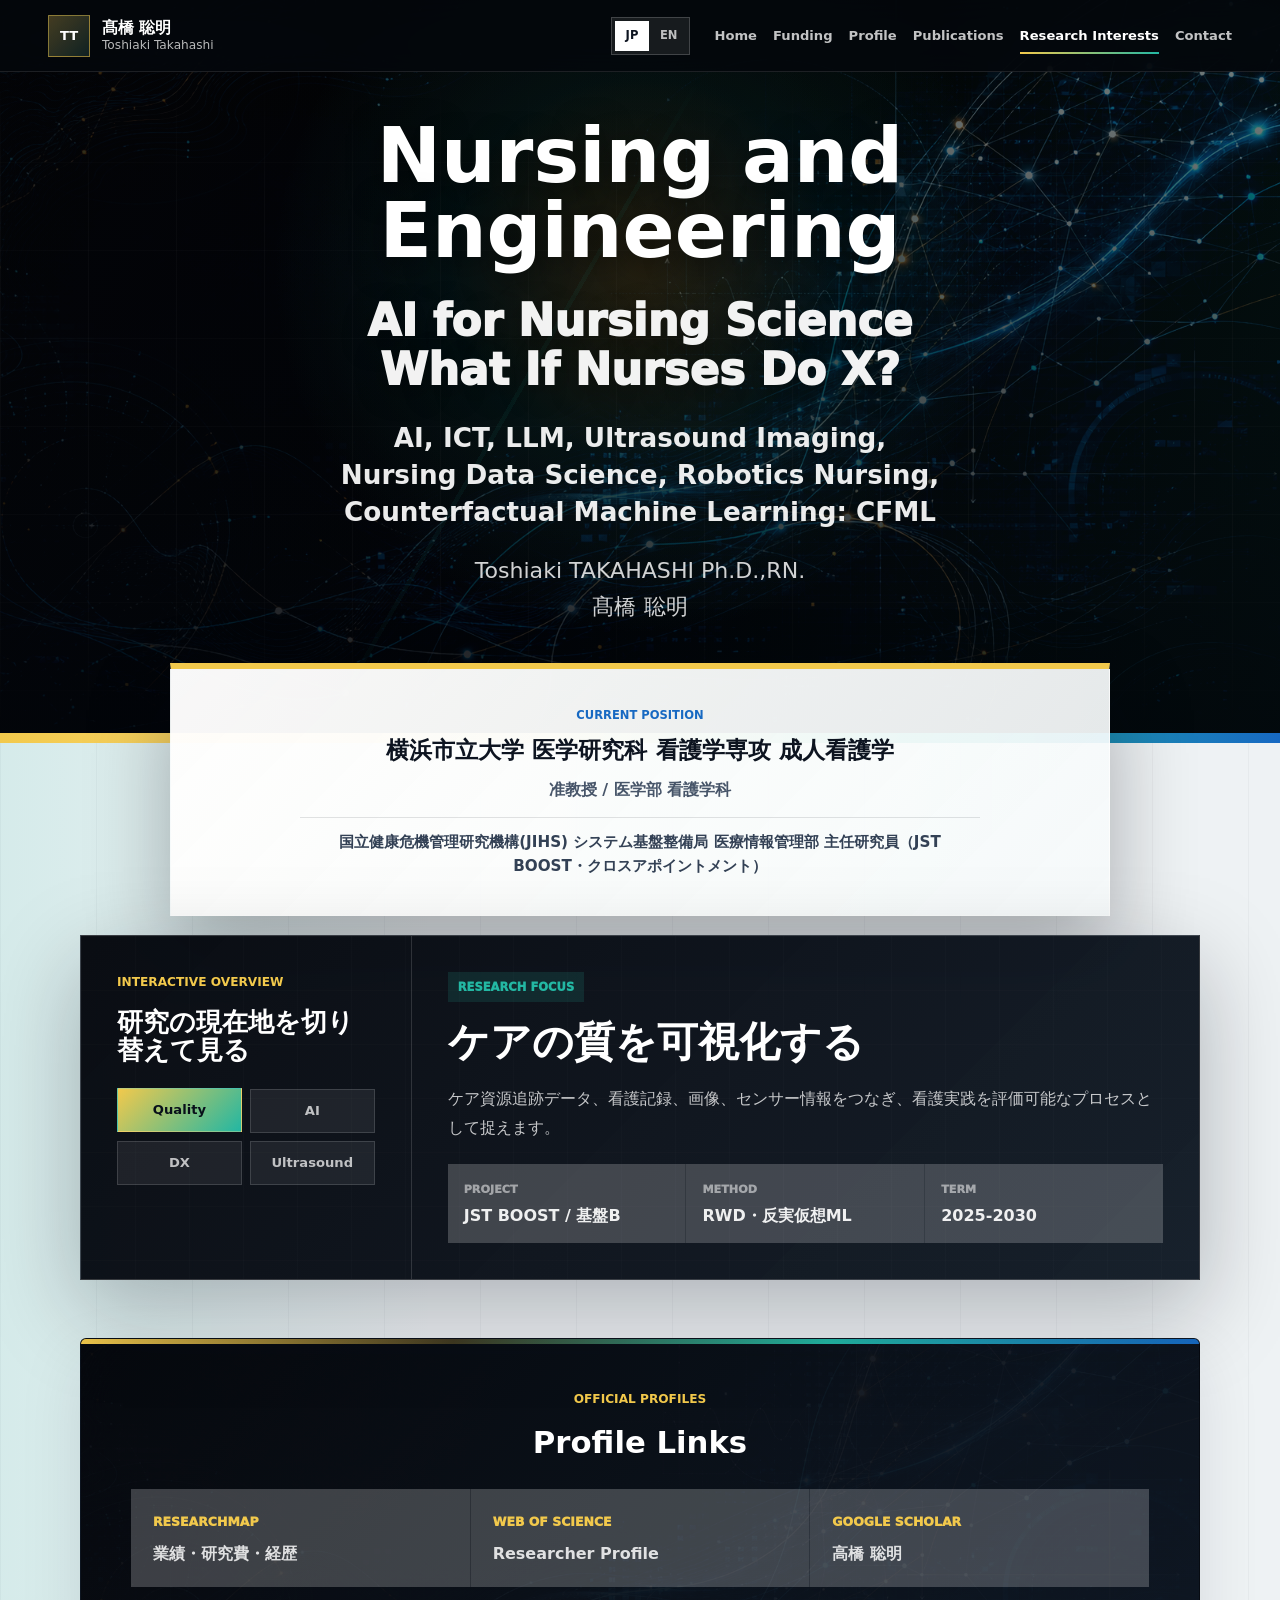
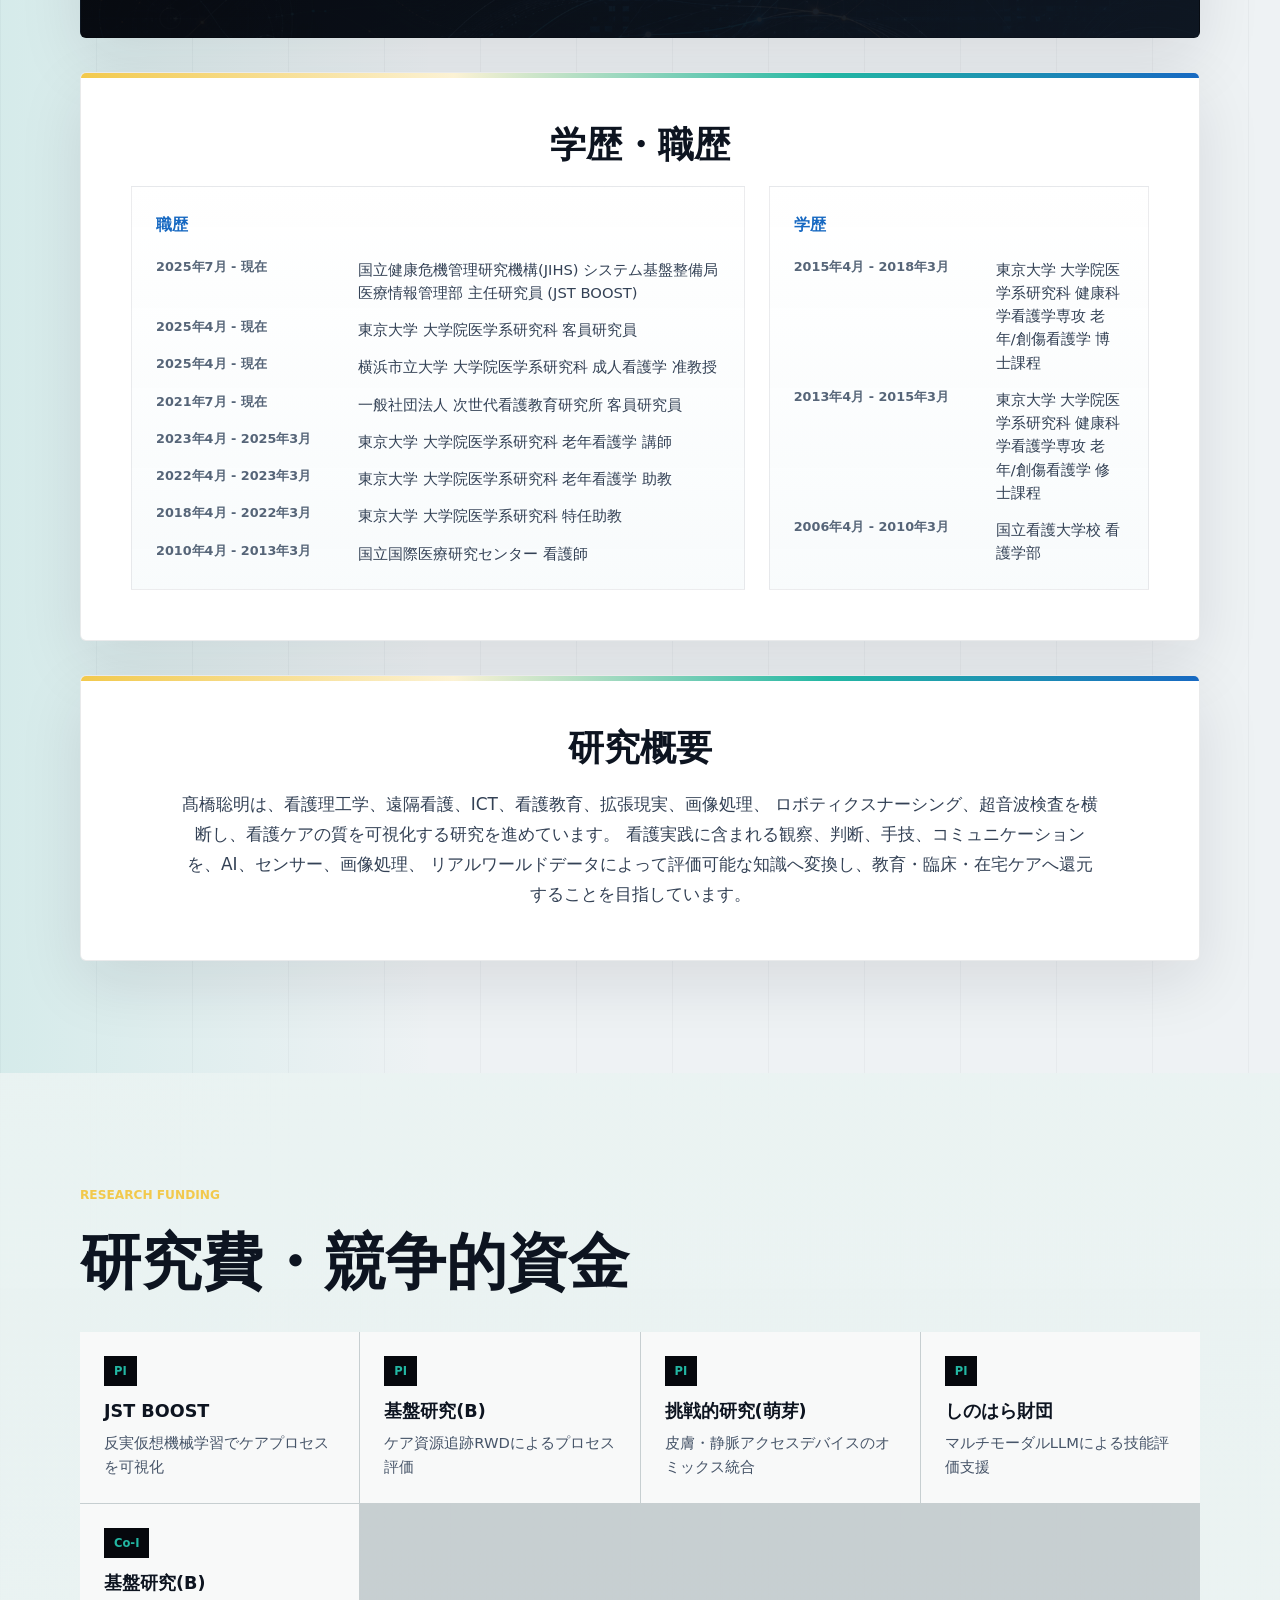
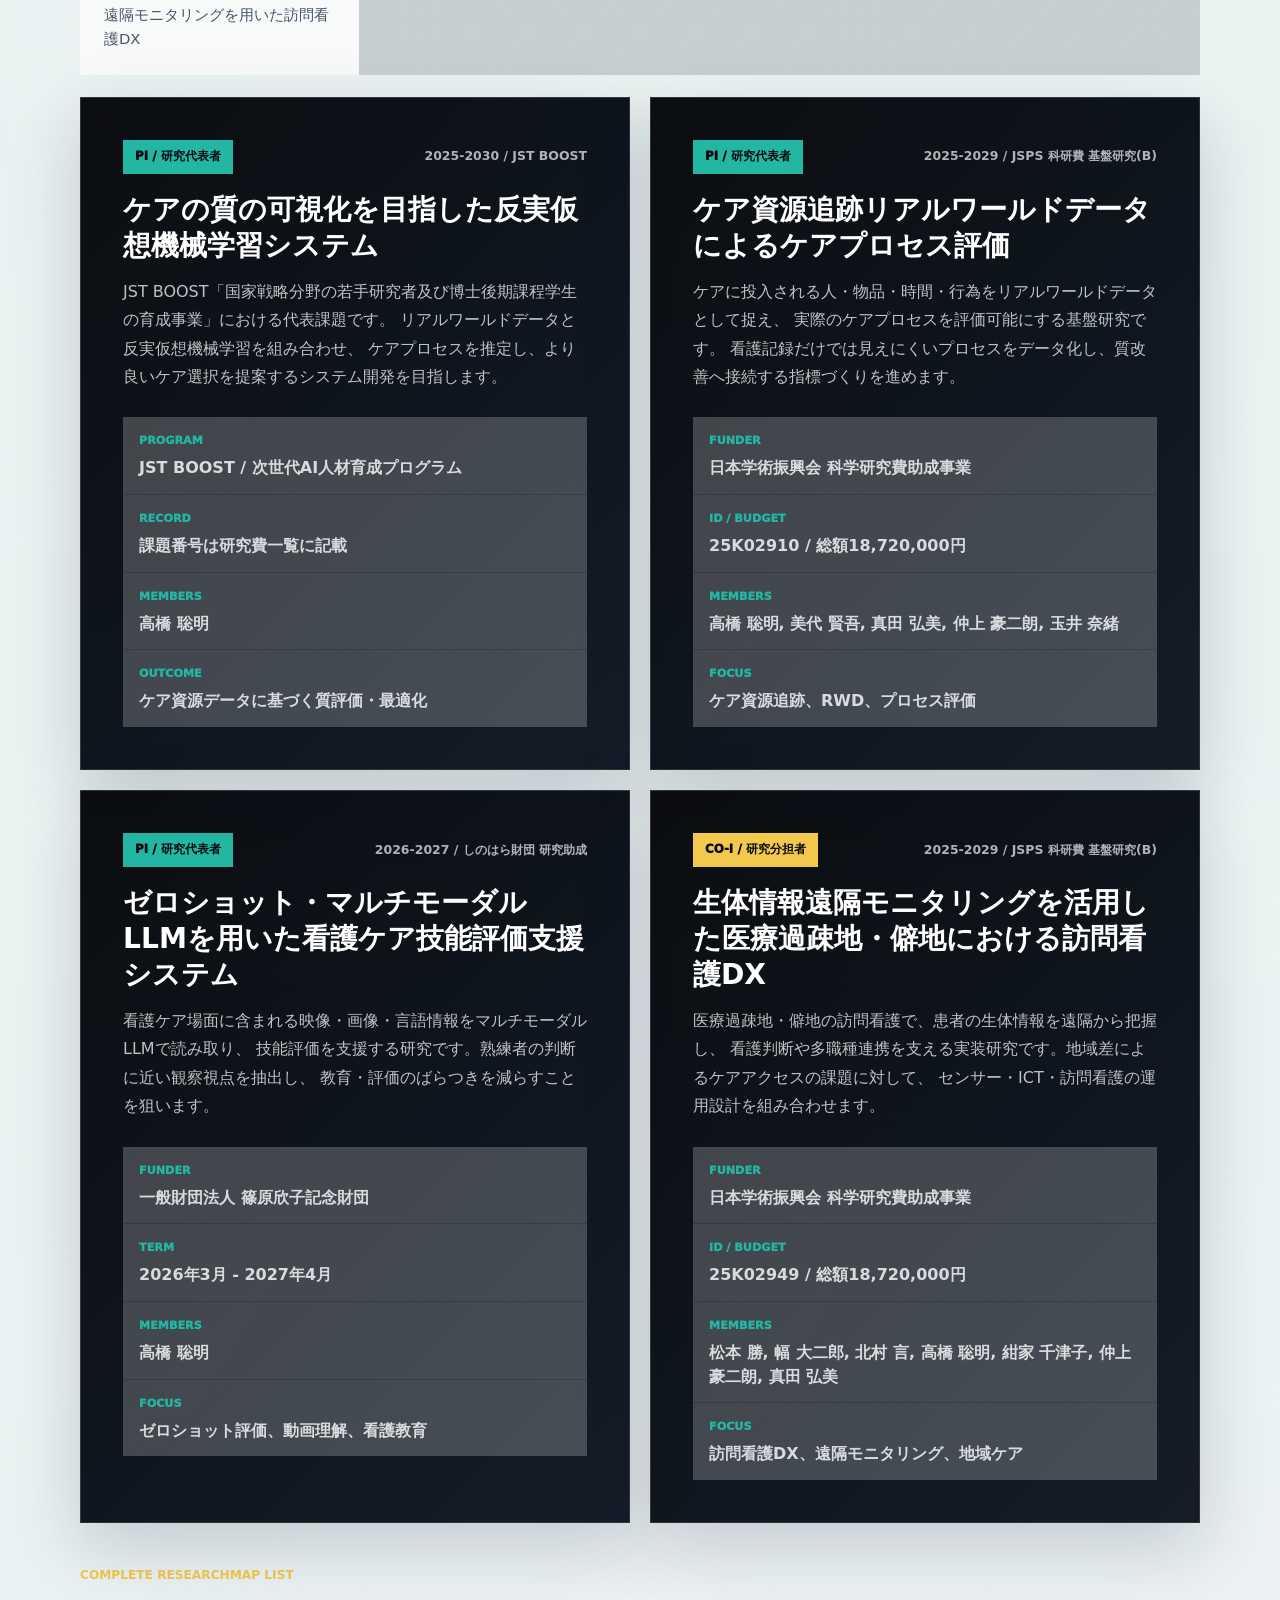
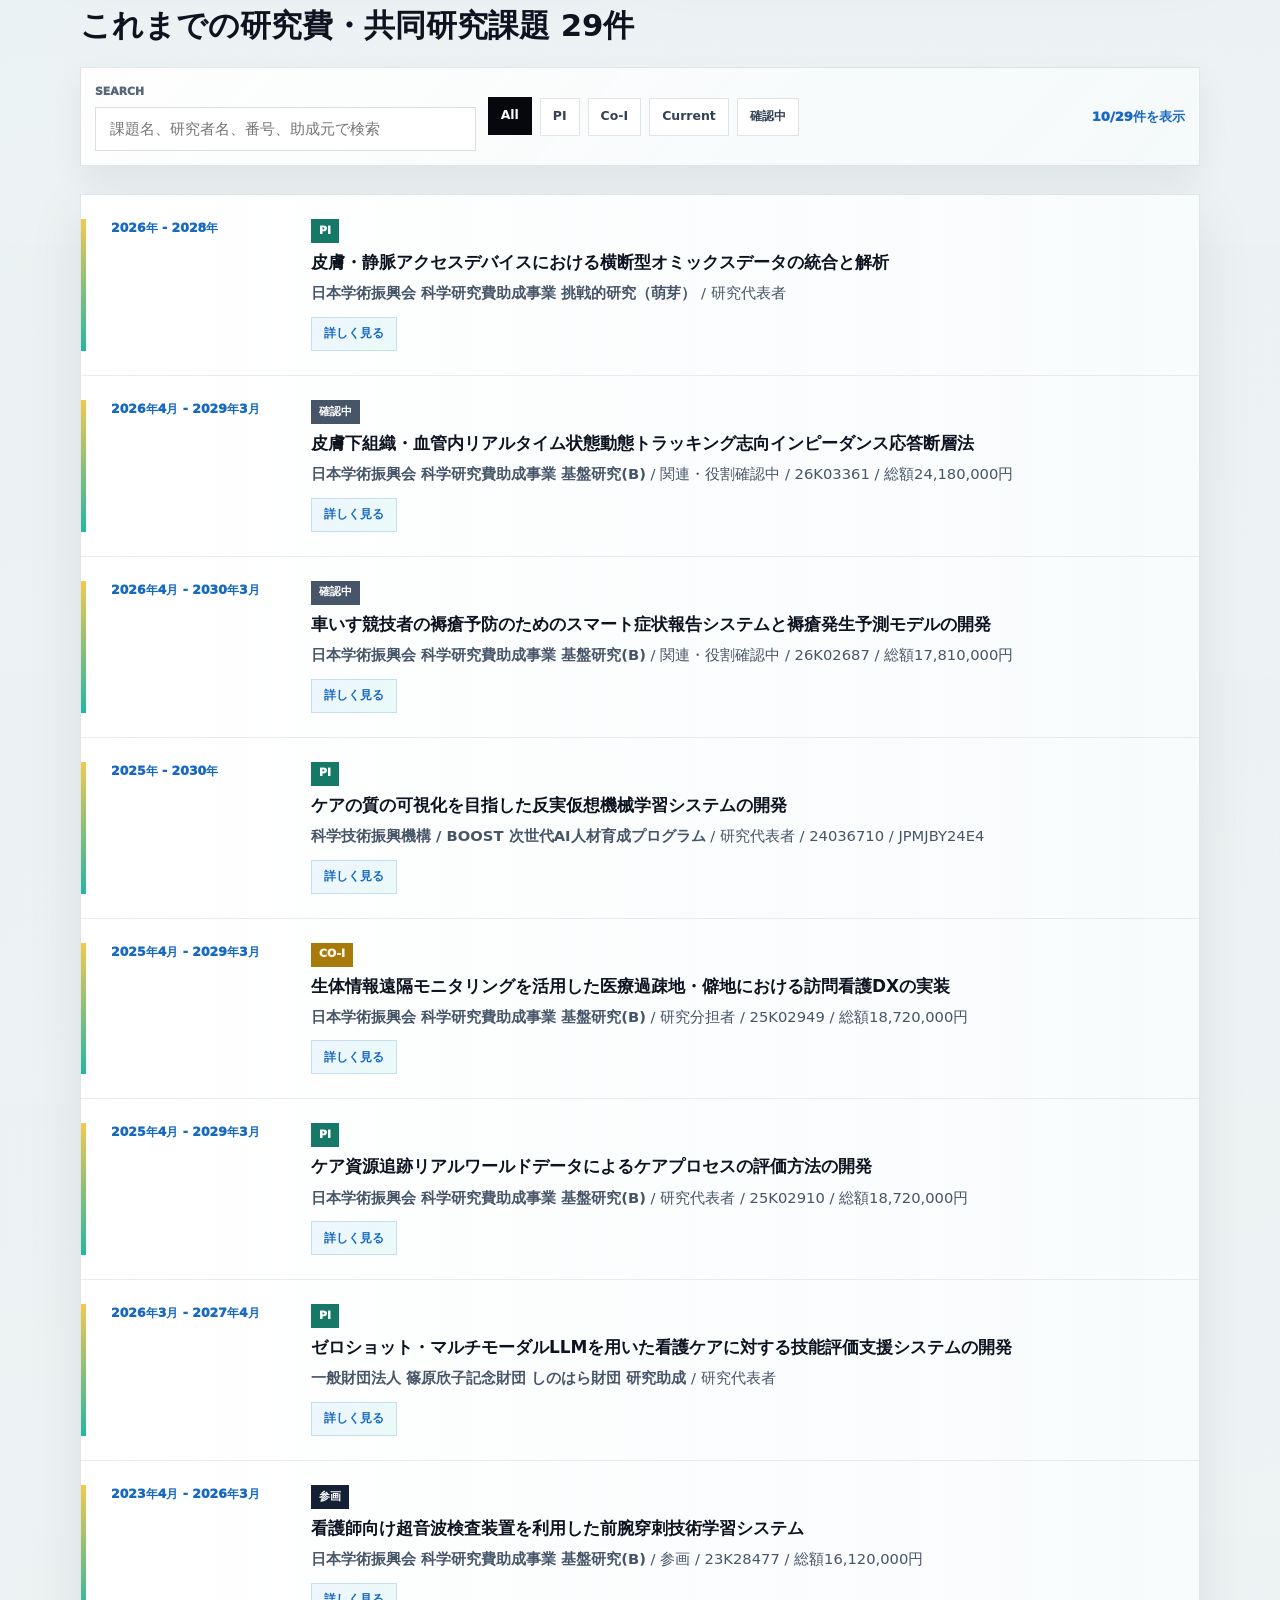
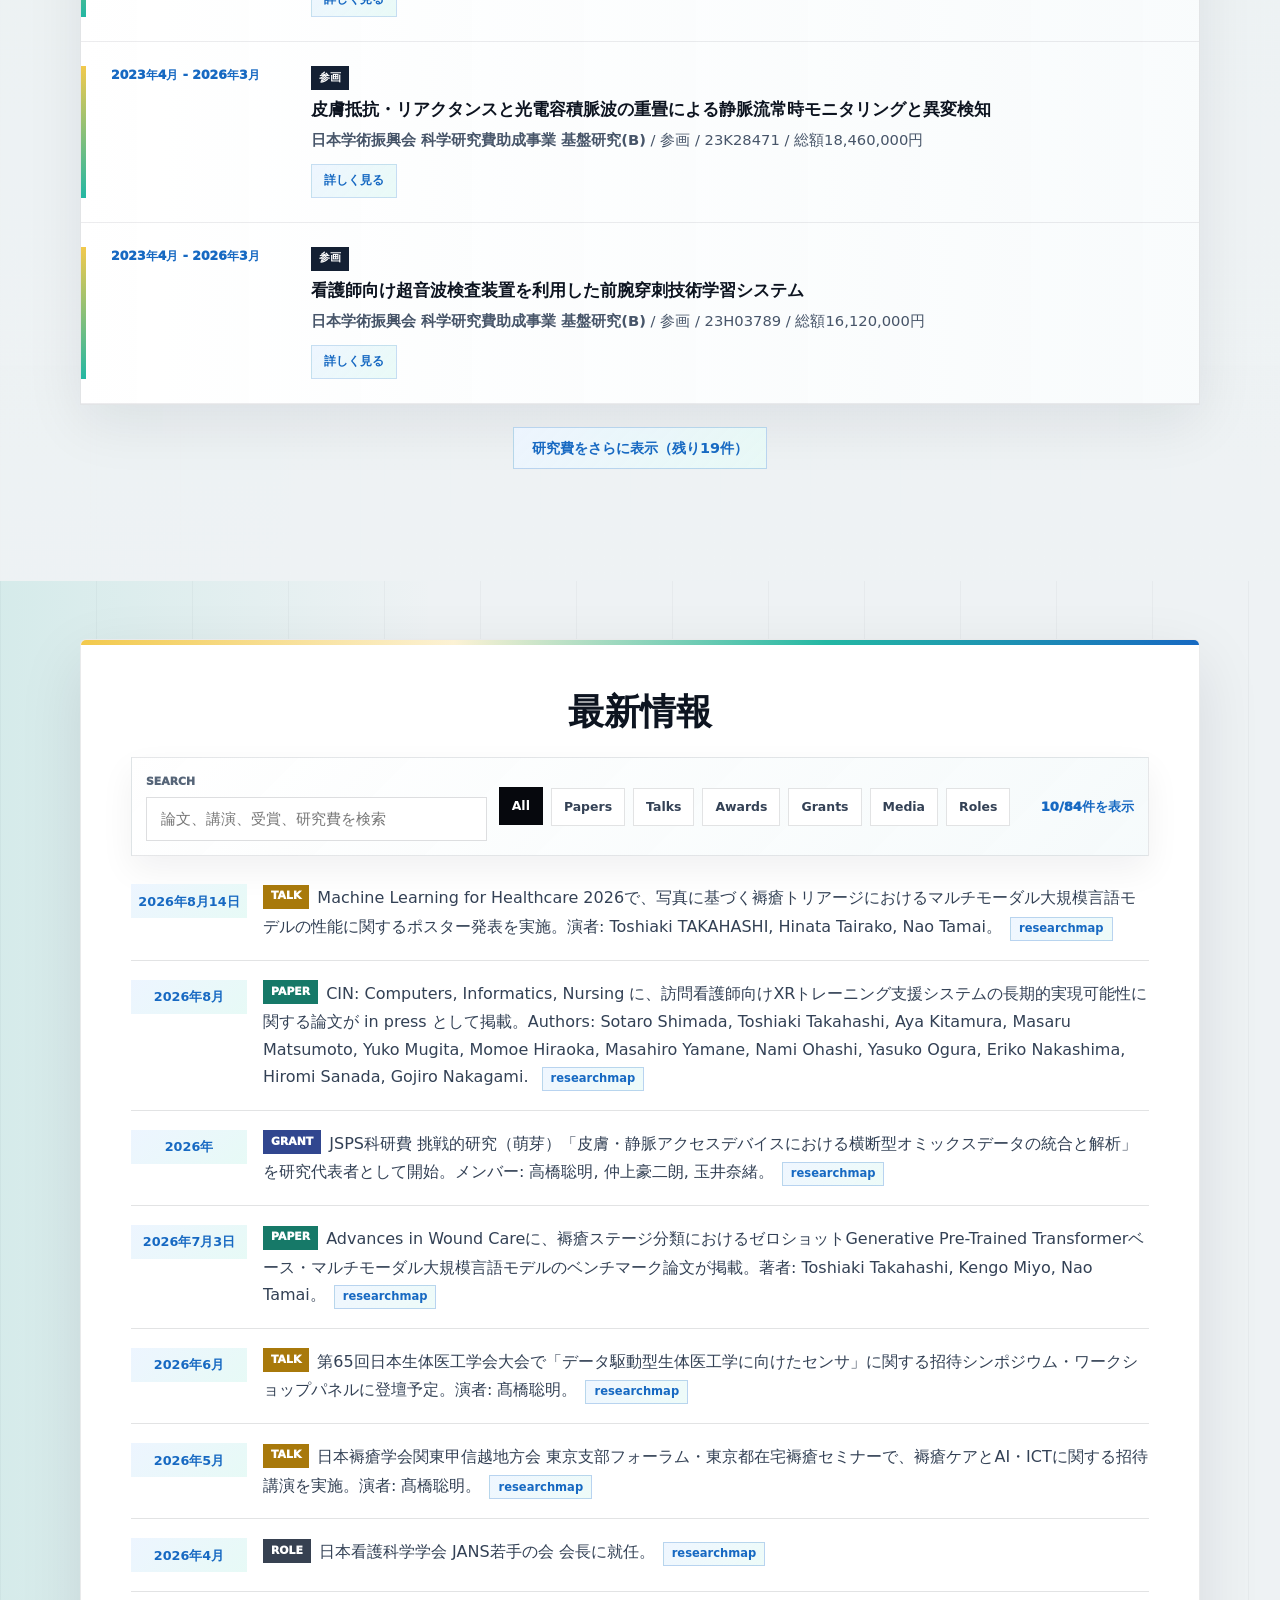
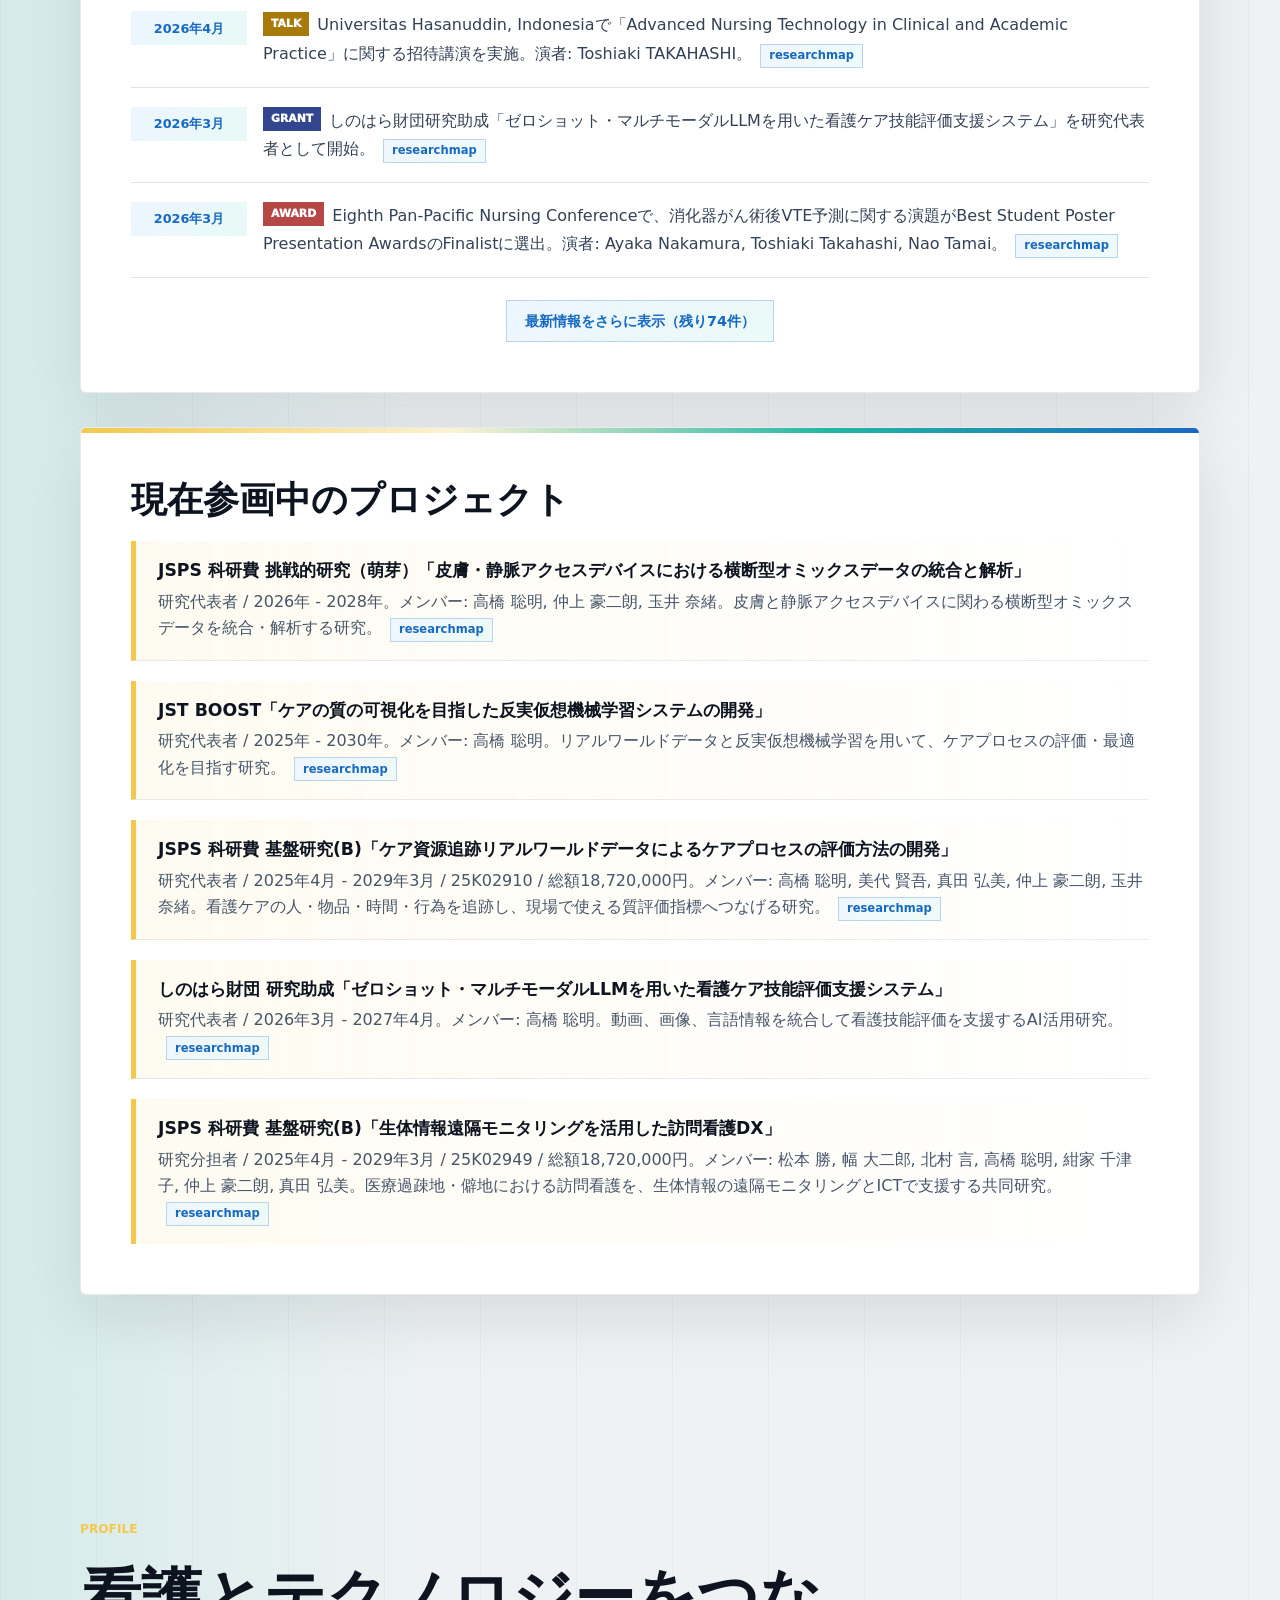
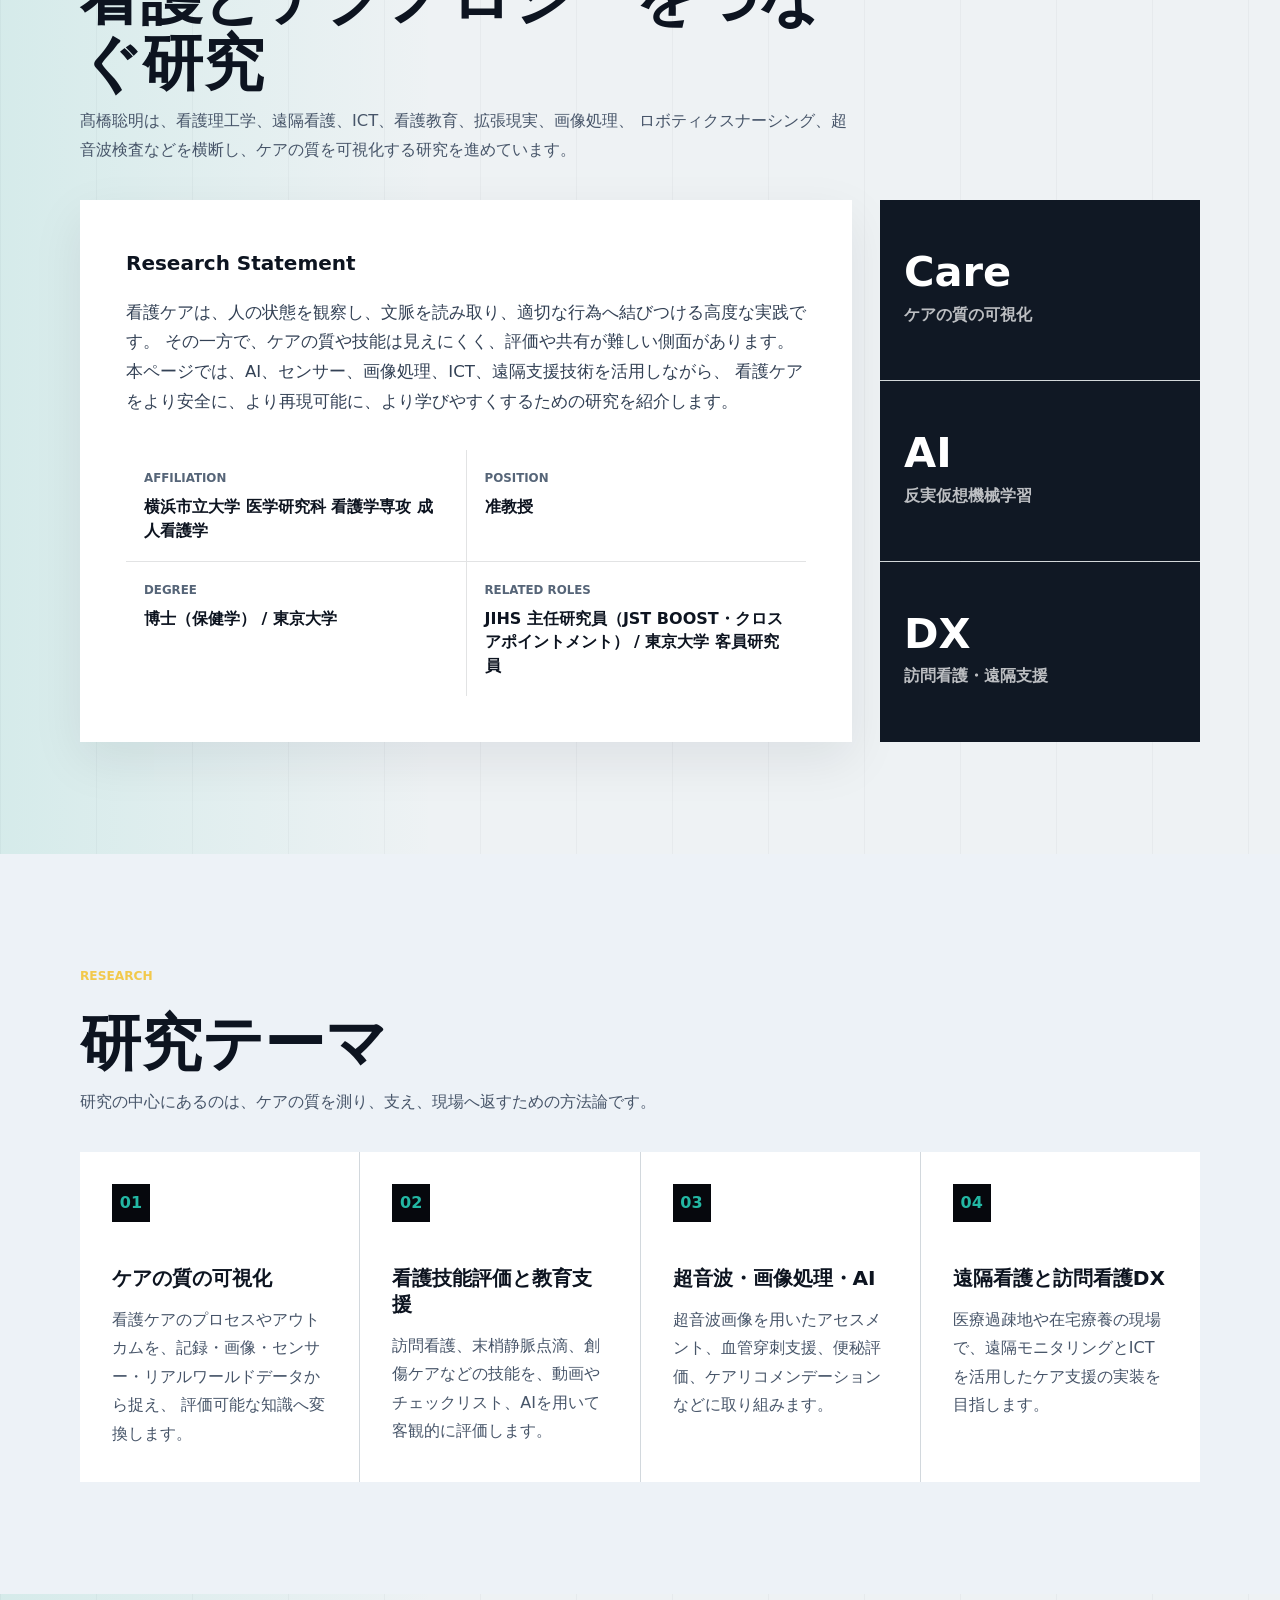
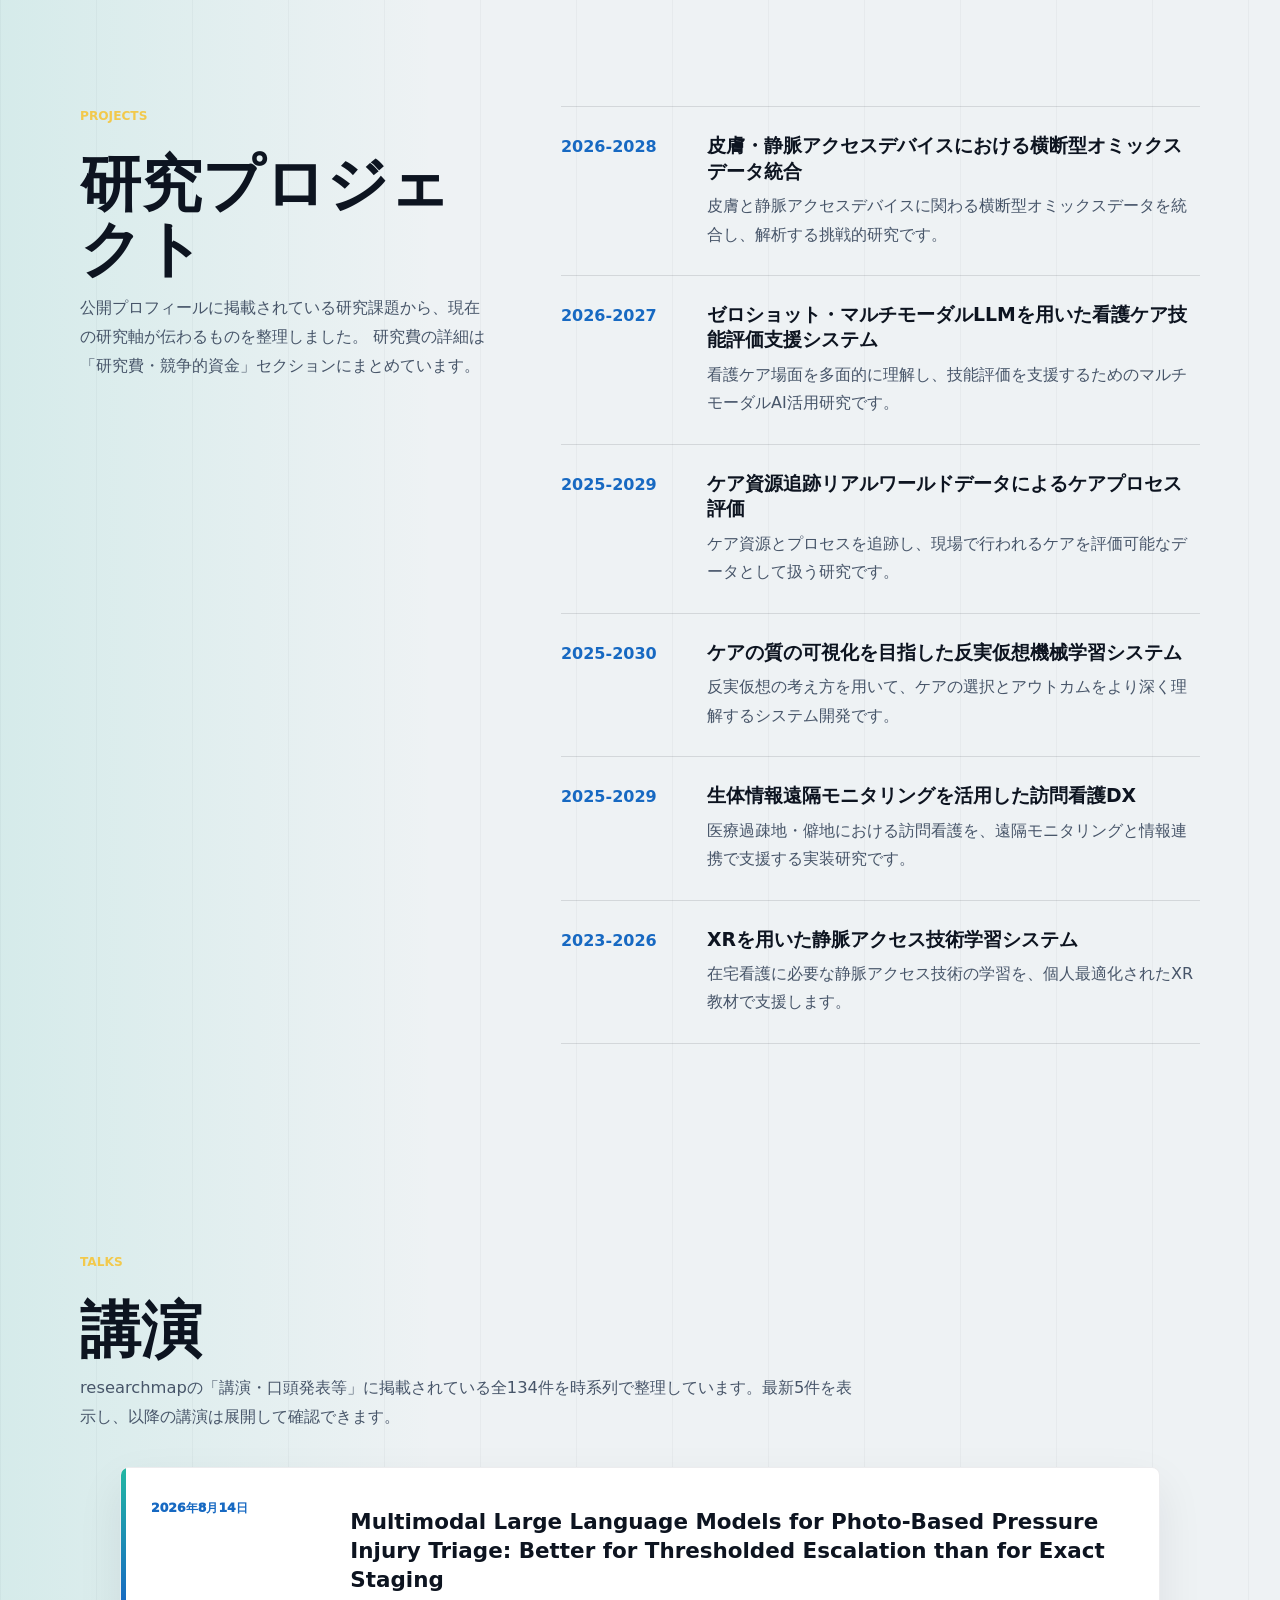
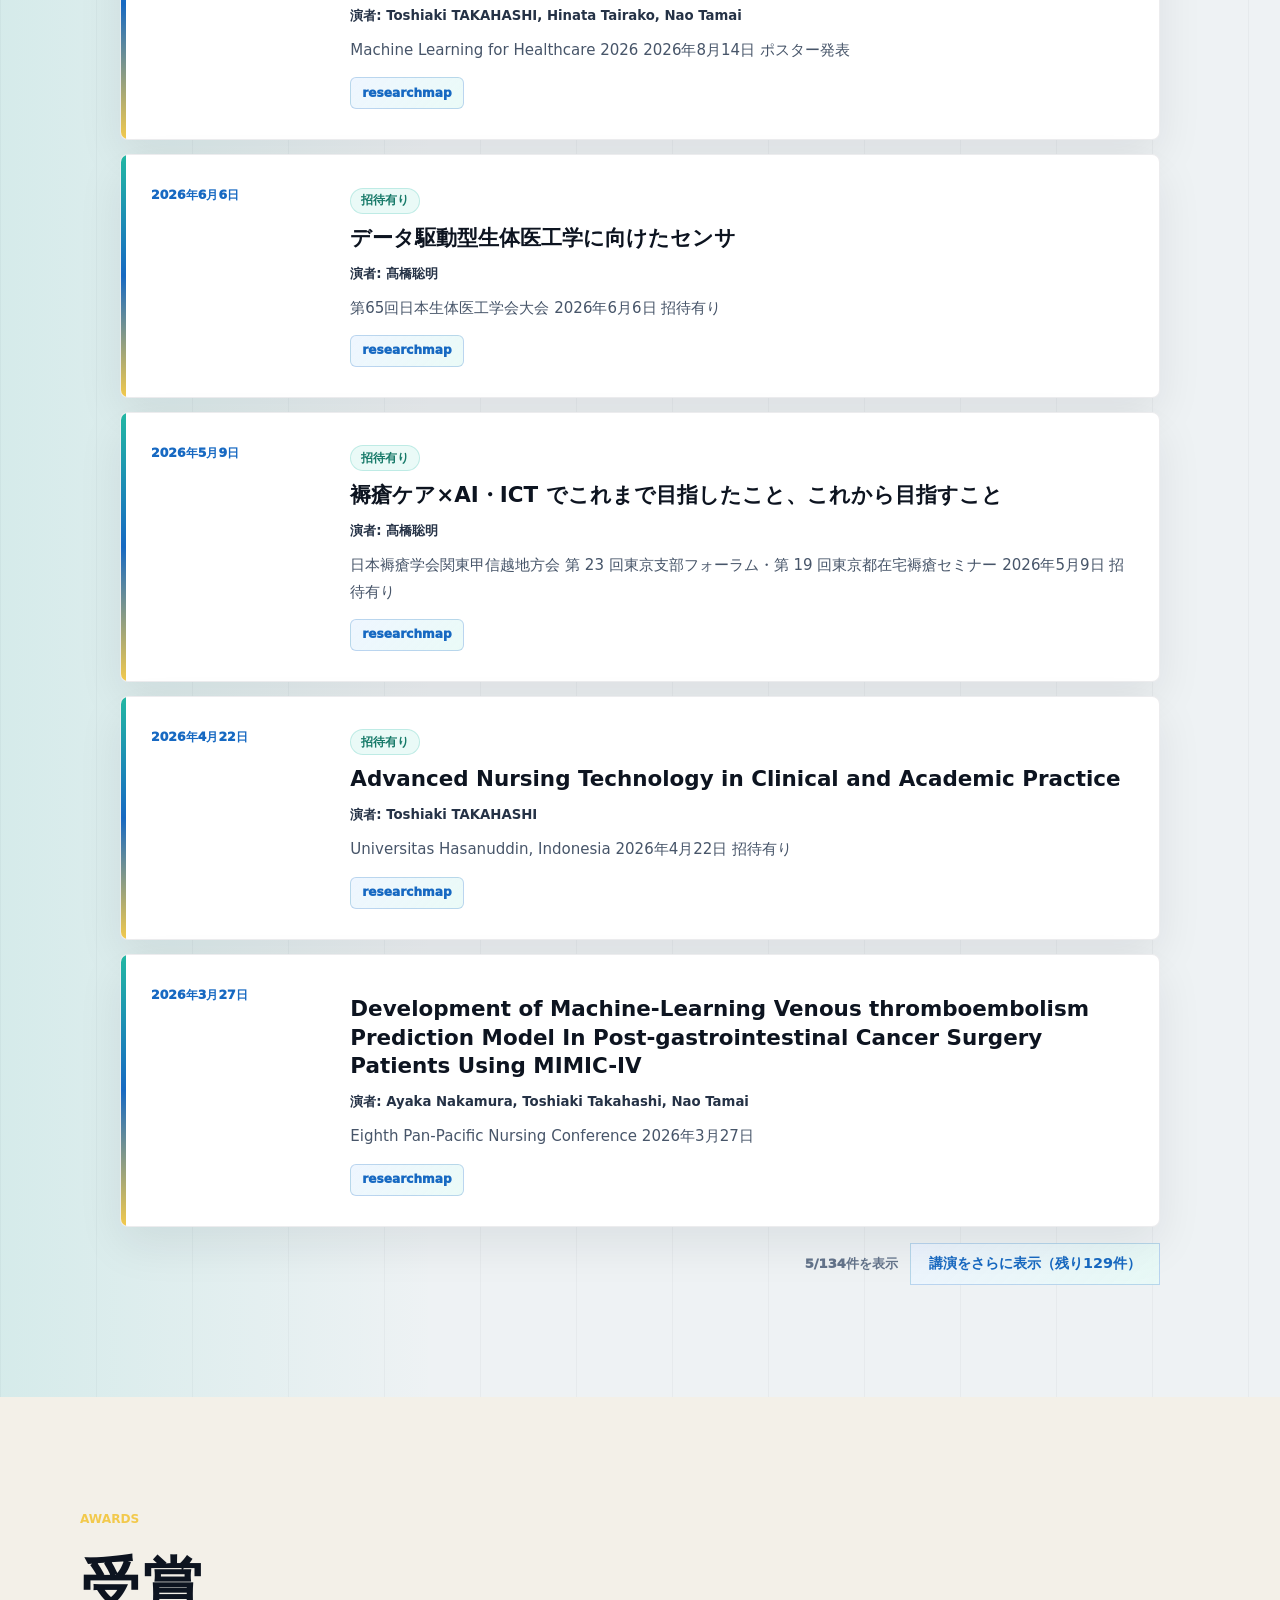
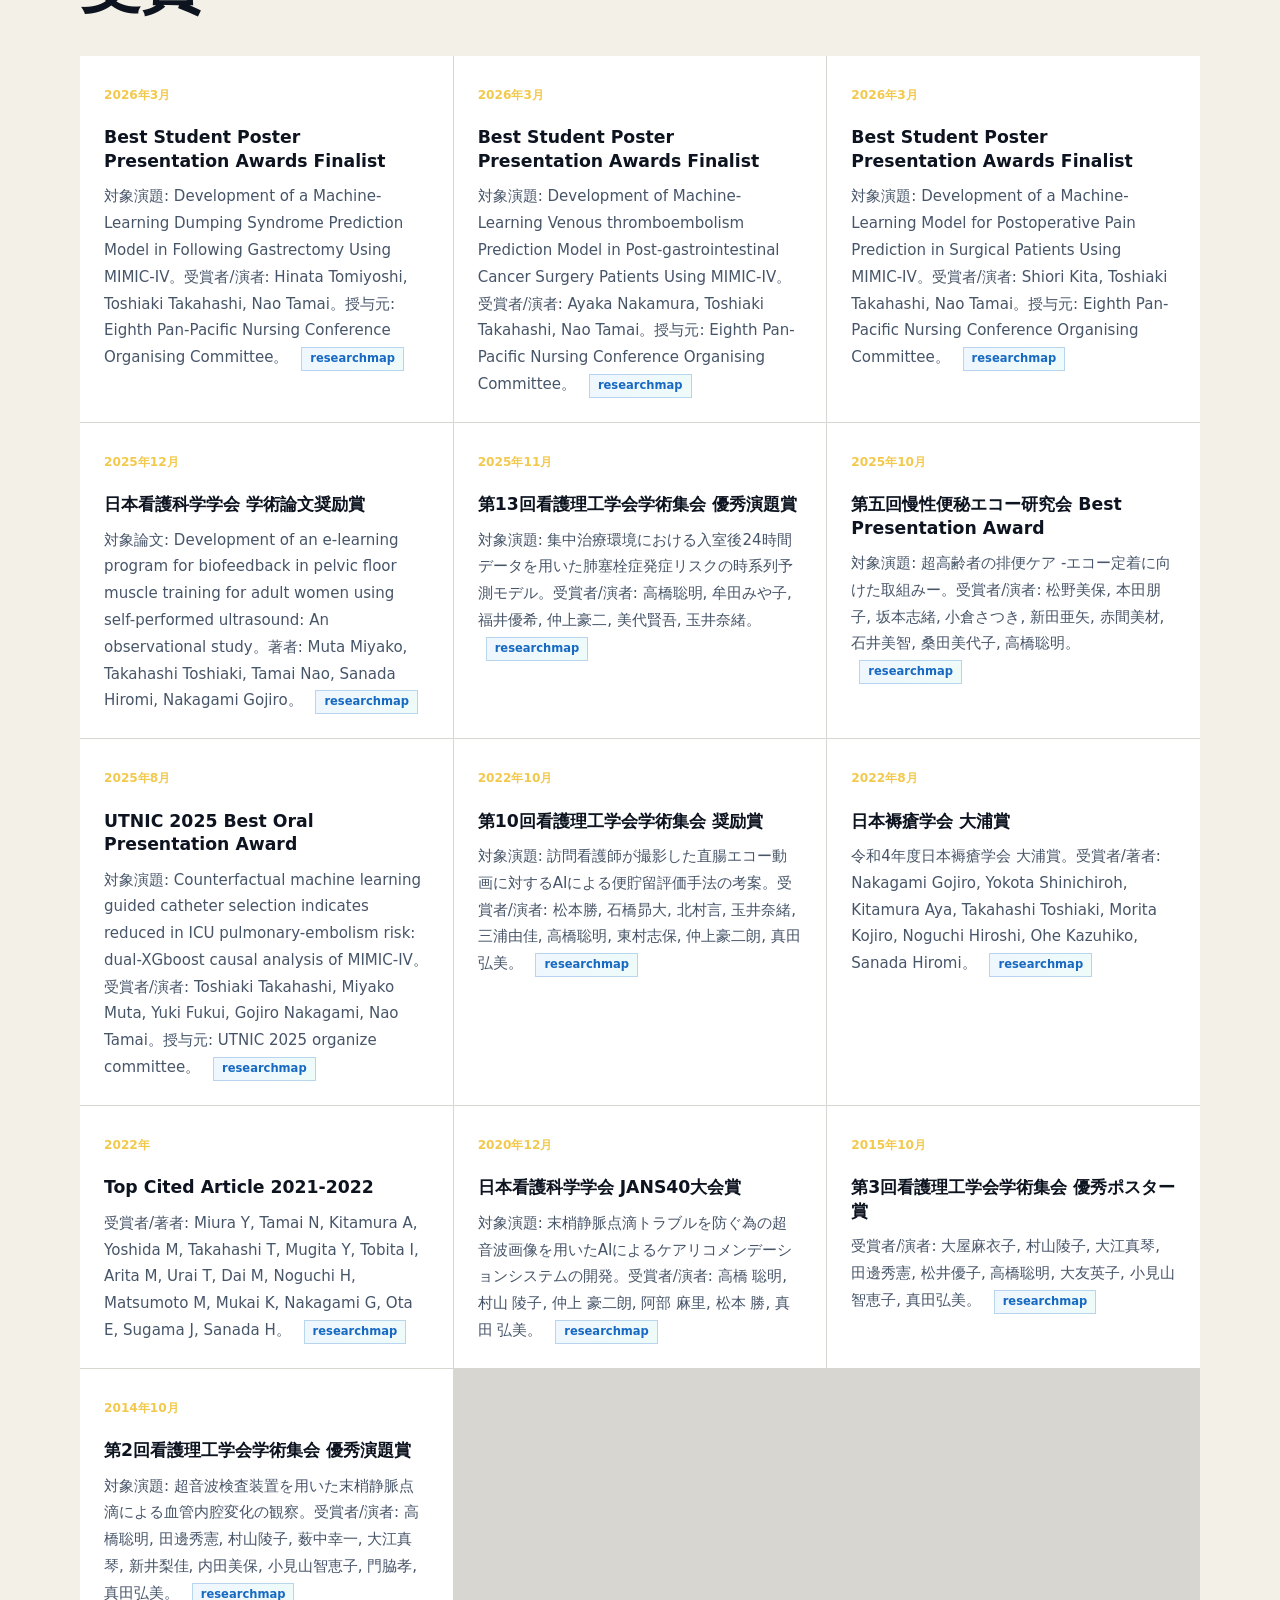
==== index.html @ 97d1c649 "Add latest researchmap presentation" ====
<!doctype html>
<html lang="ja">
  <head>
    <meta charset="utf-8">
    <meta name="viewport" content="width=device-width, initial-scale=1">
    <title>髙橋 聡明 | Toshiaki Takahashi</title>
    <meta
      name="description"
      content="髙橋聡明の研究プロフィールページ。看護理工学、ケアの質の可視化、遠隔看護、ICT、AI、超音波検査、訪問看護DXに関する研究情報を掲載。"
    >
    <link rel="alternate" hreflang="ja" href="index.html">
    <link rel="alternate" hreflang="en" href="en.html">
    <link rel="stylesheet" href="styles.css?v=20260618-researchmap">
  </head>
  <body>
    <header class="site-header" data-header>
      <a class="brand" href="#top" aria-label="Go to top">
        <span class="brand-mark">TT</span>
        <span>
          <strong>髙橋 聡明</strong>
          <small>Toshiaki Takahashi</small>
        </span>
      </a>

      <div class="language-switch" aria-label="Language switch">
        <a class="is-active" href="index.html" aria-current="page">JP</a>
        <a href="en.html">EN</a>
      </div>

      <button class="nav-toggle" type="button" aria-label="Open navigation" aria-expanded="false" data-nav-toggle>
        <span></span>
        <span></span>
      </button>

      <nav class="site-nav" aria-label="Main navigation" data-nav>
        <a href="#home">Home</a>
        <a href="#funding">Funding</a>
        <a href="#profile">Profile</a>
        <a href="#publications">Publications</a>
        <a href="#research">Research Interests</a>
        <a href="#links">Contact</a>
      </nav>
    </header>
    <div class="scroll-progress" aria-hidden="true" data-scroll-progress></div>

    <main id="top">
      <section class="hero" aria-labelledby="hero-title">
        <img class="hero-image" src="assets/research-hero.png" alt="">
        <div class="hero-shade"></div>
        <div class="hero-content">
          <h1 id="hero-title">Nursing and Engineering</h1>
          <p class="hero-question">
            <span>AI for Nursing Science</span>
            <span>What If Nurses Do X?</span>
          </p>
          <p class="hero-name">
            <span>AI, ICT, LLM, Ultrasound Imaging,</span>
            <span>Nursing Data Science, Robotics Nursing,</span>
            <span>Counterfactual Machine Learning: CFML</span>
          </p>
          <p class="hero-copy">
            <span>Toshiaki TAKAHASHI Ph.D.,RN.</span>
            <span>髙橋 聡明</span>
          </p>
        </div>
        <div class="hero-panel" aria-label="Current affiliation">
          <span class="panel-kicker">Current Position</span>
          <strong>横浜市立大学 医学研究科 看護学専攻 成人看護学</strong>
          <p>准教授 / 医学部 看護学科</p>
          <p class="cross-appointment">
            国立健康危機管理研究機構(JIHS) システム基盤整備局 医療情報管理部
            主任研究員（JST BOOST・クロスアポイントメント）
          </p>
        </div>
      </section>

      <section class="research-console" aria-label="Interactive research overview" data-console>
        <div class="console-panel">
          <p class="eyebrow">Interactive Overview</p>
          <h2>研究の現在地を切り替えて見る</h2>
          <div class="console-tabs" role="tablist" aria-label="Research focus">
            <button class="is-active" type="button" role="tab" aria-selected="true" data-console-tab="quality">
              Quality
            </button>
            <button type="button" role="tab" aria-selected="false" data-console-tab="ai">
              AI
            </button>
            <button type="button" role="tab" aria-selected="false" data-console-tab="dx">
              DX
            </button>
            <button type="button" role="tab" aria-selected="false" data-console-tab="ultrasound">
              Ultrasound
            </button>
          </div>
        </div>
        <div class="console-stage">
          <span class="console-kicker" data-console-kicker>Research Focus</span>
          <h2 data-console-title>ケアの質を可視化する</h2>
          <p data-console-text>
            ケア資源追跡データ、看護記録、画像、センサー情報をつなぎ、看護実践を評価可能なプロセスとして捉えます。
          </p>
          <div class="console-metrics" aria-label="Focus details">
            <div>
              <span>Project</span>
              <strong data-console-project>JST BOOST / 基盤B</strong>
            </div>
            <div>
              <span>Method</span>
              <strong data-console-method>RWD・反実仮想ML</strong>
            </div>
            <div>
              <span>Term</span>
              <strong data-console-term>2025-2030</strong>
            </div>
          </div>
        </div>
      </section>

      <section class="section home-section" id="home">
        <article class="home-card official-profile-card">
          <p class="eyebrow">Official Profiles</p>
          <h2>Profile Links</h2>
          <div class="official-link-grid" aria-label="Official profile links">
            <a href="https://researchmap.jp/some0104" target="_blank" rel="noreferrer">
              <span>researchmap</span>
              <strong>業績・研究費・経歴</strong>
            </a>
            <a href="https://www.webofscience.com/wos/author/record/GSD-2869-2022" target="_blank" rel="noreferrer">
              <span>Web of Science</span>
              <strong>Researcher Profile</strong>
            </a>
            <a href="https://scholar.google.com/citations?user=sXyr4_oAAAAJ&amp;hl=ja" target="_blank" rel="noreferrer">
              <span>Google Scholar</span>
              <strong>高橋 聡明</strong>
            </a>
          </div>
        </article>

        <article class="home-card career-snapshot-card">
          <h2>学歴・職歴</h2>
          <div class="timeline-columns">
            <section>
              <h3>職歴</h3>
              <ol class="compact-timeline">
                <li><time>2025年7月 - 現在</time><span>国立健康危機管理研究機構(JIHS) システム基盤整備局医療情報管理部 主任研究員 (JST BOOST)</span></li>
                <li><time>2025年4月 - 現在</time><span>東京大学 大学院医学系研究科 客員研究員</span></li>
                <li><time>2025年4月 - 現在</time><span>横浜市立大学 大学院医学系研究科 成人看護学 准教授</span></li>
                <li><time>2021年7月 - 現在</time><span>一般社団法人 次世代看護教育研究所 客員研究員</span></li>
                <li><time>2023年4月 - 2025年3月</time><span>東京大学 大学院医学系研究科 老年看護学 講師</span></li>
                <li><time>2022年4月 - 2023年3月</time><span>東京大学 大学院医学系研究科 老年看護学 助教</span></li>
                <li><time>2018年4月 - 2022年3月</time><span>東京大学 大学院医学系研究科 特任助教</span></li>
                <li><time>2010年4月 - 2013年3月</time><span>国立国際医療研究センター 看護師</span></li>
              </ol>
            </section>
            <section>
              <h3>学歴</h3>
              <ol class="compact-timeline">
                <li><time>2015年4月 - 2018年3月</time><span>東京大学 大学院医学系研究科 健康科学看護学専攻 老年/創傷看護学 博士課程</span></li>
                <li><time>2013年4月 - 2015年3月</time><span>東京大学 大学院医学系研究科 健康科学看護学専攻 老年/創傷看護学 修士課程</span></li>
                <li><time>2006年4月 - 2010年3月</time><span>国立看護大学校 看護学部</span></li>
              </ol>
            </section>
          </div>
        </article>

        <article class="home-card home-summary">
          <h2>研究概要</h2>
          <p>
            髙橋聡明は、看護理工学、遠隔看護、ICT、看護教育、拡張現実、画像処理、
            ロボティクスナーシング、超音波検査を横断し、看護ケアの質を可視化する研究を進めています。
            看護実践に含まれる観察、判断、手技、コミュニケーションを、AI、センサー、画像処理、
            リアルワールドデータによって評価可能な知識へ変換し、教育・臨床・在宅ケアへ還元することを目指しています。
          </p>
        </article>
      </section>

      <section class="section band funding-section" id="funding">
        <div class="section-heading">
          <p class="eyebrow">Research Funding</p>
          <h2>研究費・競争的資金</h2>
        </div>

        <div class="funding-overview" aria-label="Funding overview">
          <div>
            <span>PI</span>
            <strong>JST BOOST</strong>
            <p>反実仮想機械学習でケアプロセスを可視化</p>
          </div>
          <div>
            <span>PI</span>
            <strong>基盤研究(B)</strong>
            <p>ケア資源追跡RWDによるプロセス評価</p>
          </div>
          <div>
            <span>PI</span>
            <strong>挑戦的研究(萌芽)</strong>
            <p>皮膚・静脈アクセスデバイスのオミックス統合</p>
          </div>
          <div>
            <span>PI</span>
            <strong>しのはら財団</strong>
            <p>マルチモーダルLLMによる技能評価支援</p>
          </div>
          <div>
            <span>Co-I</span>
            <strong>基盤研究(B)</strong>
            <p>遠隔モニタリングを用いた訪問看護DX</p>
          </div>
        </div>

        <div class="funding-feature">
          <article class="grant-spotlight">
            <div class="grant-head">
              <span class="grant-role">PI / 研究代表者</span>
              <small>2025-2030 / JST BOOST</small>
            </div>
            <h3>ケアの質の可視化を目指した反実仮想機械学習システム</h3>
            <p>
              JST BOOST「国家戦略分野の若手研究者及び博士後期課程学生の育成事業」における代表課題です。
              リアルワールドデータと反実仮想機械学習を組み合わせ、
              ケアプロセスを推定し、より良いケア選択を提案するシステム開発を目指します。
            </p>
            <dl class="grant-meta">
              <div>
                <dt>Program</dt>
                <dd>JST BOOST / 次世代AI人材育成プログラム</dd>
              </div>
              <div>
                <dt>Record</dt>
                <dd>課題番号は研究費一覧に記載</dd>
              </div>
              <div>
                <dt>Members</dt>
                <dd>高橋 聡明</dd>
              </div>
              <div>
                <dt>Outcome</dt>
                <dd>ケア資源データに基づく質評価・最適化</dd>
              </div>
            </dl>
          </article>

          <article class="grant-spotlight">
            <div class="grant-head">
              <span class="grant-role">PI / 研究代表者</span>
              <small>2025-2029 / JSPS 科研費 基盤研究(B)</small>
            </div>
            <h3>ケア資源追跡リアルワールドデータによるケアプロセス評価</h3>
            <p>
              ケアに投入される人・物品・時間・行為をリアルワールドデータとして捉え、
              実際のケアプロセスを評価可能にする基盤研究です。
              看護記録だけでは見えにくいプロセスをデータ化し、質改善へ接続する指標づくりを進めます。
            </p>
            <dl class="grant-meta">
              <div>
                <dt>Funder</dt>
                <dd>日本学術振興会 科学研究費助成事業</dd>
              </div>
              <div>
                <dt>ID / Budget</dt>
                <dd>25K02910 / 総額18,720,000円</dd>
              </div>
              <div>
                <dt>Members</dt>
                <dd>高橋 聡明, 美代 賢吾, 真田 弘美, 仲上 豪二朗, 玉井 奈緒</dd>
              </div>
              <div>
                <dt>Focus</dt>
                <dd>ケア資源追跡、RWD、プロセス評価</dd>
              </div>
            </dl>
          </article>

          <article class="grant-spotlight">
            <div class="grant-head">
              <span class="grant-role">PI / 研究代表者</span>
              <small>2026-2027 / しのはら財団 研究助成</small>
            </div>
            <h3>ゼロショット・マルチモーダルLLMを用いた看護ケア技能評価支援システム</h3>
            <p>
              看護ケア場面に含まれる映像・画像・言語情報をマルチモーダルLLMで読み取り、
              技能評価を支援する研究です。熟練者の判断に近い観察視点を抽出し、
              教育・評価のばらつきを減らすことを狙います。
            </p>
            <dl class="grant-meta">
              <div>
                <dt>Funder</dt>
                <dd>一般財団法人 篠原欣子記念財団</dd>
              </div>
              <div>
                <dt>Term</dt>
                <dd>2026年3月 - 2027年4月</dd>
              </div>
              <div>
                <dt>Members</dt>
                <dd>高橋 聡明</dd>
              </div>
              <div>
                <dt>Focus</dt>
                <dd>ゼロショット評価、動画理解、看護教育</dd>
              </div>
            </dl>
          </article>

          <article class="grant-spotlight">
            <div class="grant-head">
              <span class="grant-role co">Co-I / 研究分担者</span>
              <small>2025-2029 / JSPS 科研費 基盤研究(B)</small>
            </div>
            <h3>生体情報遠隔モニタリングを活用した医療過疎地・僻地における訪問看護DX</h3>
            <p>
              医療過疎地・僻地の訪問看護で、患者の生体情報を遠隔から把握し、
              看護判断や多職種連携を支える実装研究です。地域差によるケアアクセスの課題に対して、
              センサー・ICT・訪問看護の運用設計を組み合わせます。
            </p>
            <dl class="grant-meta">
              <div>
                <dt>Funder</dt>
                <dd>日本学術振興会 科学研究費助成事業</dd>
              </div>
              <div>
                <dt>ID / Budget</dt>
                <dd>25K02949 / 総額18,720,000円</dd>
              </div>
              <div>
                <dt>Members</dt>
                <dd>松本 勝, 幅 大二郎, 北村 言, 高橋 聡明, 紺家 千津子, 仲上 豪二朗, 真田 弘美</dd>
              </div>
              <div>
                <dt>Focus</dt>
                <dd>訪問看護DX、遠隔モニタリング、地域ケア</dd>
              </div>
            </dl>
          </article>
        </div>

        <div class="funding-subhead">
          <p class="eyebrow">Complete Researchmap List</p>
          <h3>これまでの研究費・共同研究課題 29件</h3>
        </div>

        <div class="interactive-toolbar funding-toolbar" data-funding-controls>
          <label>
            <span>Search</span>
            <input type="search" placeholder="課題名、研究者名、番号、助成元で検索" data-funding-search>
          </label>
          <div class="filter-group" role="group" aria-label="Funding filter">
            <button class="is-active" type="button" data-funding-filter="all">All</button>
            <button type="button" data-funding-filter="pi">PI</button>
            <button type="button" data-funding-filter="co">Co-I</button>
            <button type="button" data-funding-filter="current">Current</button>
            <button type="button" data-funding-filter="related">確認中</button>
          </div>
          <p class="result-count" data-funding-count>29件を表示</p>
        </div>

        <ol class="funding-ledger" id="funding-ledger" aria-label="Complete research funding list" data-funding-list>
          <li>
            <time>2026年 - 2028年</time>
            <div>
              <h3><a href="https://researchmap.jp/some0104/research_projects/54341096?lang=ja" target="_blank" rel="noreferrer">皮膚・静脈アクセスデバイスにおける横断型オミックスデータの統合と解析</a></h3>
              <p><strong>日本学術振興会 科学研究費助成事業 挑戦的研究（萌芽）</strong> / 研究代表者</p>
              <p class="members">メンバー: 高橋 聡明, 仲上 豪二朗, 玉井 奈緒</p>
            </div>
          </li>
          <li>
            <time>2026年4月 - 2029年3月</time>
            <div>
              <h3><a href="https://kaken.nii.ac.jp/ja/grant/KAKENHI-PROJECT-26K03361/" target="_blank" rel="noreferrer">皮膚下組織・血管内リアルタイム状態動態トラッキング志向インピーダンス応答断層法</a></h3>
              <p><strong>日本学術振興会 科学研究費助成事業 基盤研究(B)</strong> / 関連・役割確認中 / 26K03361 / 総額24,180,000円</p>
              <p class="members">KAKEN公開表示: 研究代表者 森 武俊。高橋先生の担当区分はresearchmap反映後に確認予定。</p>
            </div>
          </li>
          <li>
            <time>2026年4月 - 2030年3月</time>
            <div>
              <h3><a href="https://kaken.nii.ac.jp/ja/grant/KAKENHI-PROJECT-26K02687/" target="_blank" rel="noreferrer">車いす競技者の褥瘡予防のためのスマート症状報告システムと褥瘡発生予測モデルの開発</a></h3>
              <p><strong>日本学術振興会 科学研究費助成事業 基盤研究(B)</strong> / 関連・役割確認中 / 26K02687 / 総額17,810,000円</p>
              <p class="members">KAKEN公開表示: 研究代表者 玉井 奈緒。高橋先生の担当区分はresearchmap反映後に確認予定。</p>
            </div>
          </li>
          <li>
            <time>2025年 - 2030年</time>
            <div>
              <h3><a href="https://researchmap.jp/some0104/research_projects/50336627?lang=ja" target="_blank" rel="noreferrer">ケアの質の可視化を目指した反実仮想機械学習システムの開発</a></h3>
              <p><strong>科学技術振興機構 / BOOST 次世代AI人材育成プログラム</strong> / 研究代表者 / 24036710 / JPMJBY24E4</p>
              <p class="members">メンバー: 高橋 聡明</p>
            </div>
          </li>
          <li>
            <time>2025年4月 - 2029年3月</time>
            <div>
              <h3><a href="https://researchmap.jp/some0104/research_projects/50547393?lang=ja" target="_blank" rel="noreferrer">生体情報遠隔モニタリングを活用した医療過疎地・僻地における訪問看護DXの実装</a></h3>
              <p><strong>日本学術振興会 科学研究費助成事業 基盤研究(B)</strong> / 研究分担者 / 25K02949 / 総額18,720,000円</p>
              <p class="members">メンバー: 松本 勝, 幅 大二郎, 北村 言, 高橋 聡明, 紺家 千津子, 仲上 豪二朗, 真田 弘美</p>
            </div>
          </li>
          <li>
            <time>2025年4月 - 2029年3月</time>
            <div>
              <h3><a href="https://researchmap.jp/some0104/research_projects/50331793?lang=ja" target="_blank" rel="noreferrer">ケア資源追跡リアルワールドデータによるケアプロセスの評価方法の開発</a></h3>
              <p><strong>日本学術振興会 科学研究費助成事業 基盤研究(B)</strong> / 研究代表者 / 25K02910 / 総額18,720,000円</p>
              <p class="members">メンバー: 高橋 聡明, 美代 賢吾, 真田 弘美, 仲上 豪二朗, 玉井 奈緒</p>
            </div>
          </li>
          <li>
            <time>2026年3月 - 2027年4月</time>
            <div>
              <h3><a href="https://researchmap.jp/some0104/research_projects/52979107?lang=ja" target="_blank" rel="noreferrer">ゼロショット・マルチモーダルLLMを用いた看護ケアに対する技能評価支援システムの開発</a></h3>
              <p><strong>一般財団法人 篠原欣子記念財団 しのはら財団 研究助成</strong> / 研究代表者</p>
              <p class="members">メンバー: 高橋 聡明</p>
            </div>
          </li>
          <li>
            <time>2023年4月 - 2026年3月</time>
            <div>
              <h3><a href="https://researchmap.jp/some0104/research_projects/47788537?lang=ja" target="_blank" rel="noreferrer">看護師向け超音波検査装置を利用した前腕穿刺技術学習システム</a></h3>
              <p><strong>日本学術振興会 科学研究費助成事業 基盤研究(B)</strong> / 参画 / 23K28477 / 総額16,120,000円</p>
              <p class="members">メンバー: 野口 博史, 吉本 佳世, 村山 陵子, 森 武俊, 高橋 聡明</p>
            </div>
          </li>
          <li>
            <time>2023年4月 - 2026年3月</time>
            <div>
              <h3><a href="https://researchmap.jp/some0104/research_projects/47464760?lang=ja" target="_blank" rel="noreferrer">皮膚抵抗・リアクタンスと光電容積脈波の重畳による静脈流常時モニタリングと異変検知</a></h3>
              <p><strong>日本学術振興会 科学研究費助成事業 基盤研究(B)</strong> / 参画 / 23K28471 / 総額18,460,000円</p>
              <p class="members">メンバー: 森 武俊, 矢入 郁子, 土井 麻里, 高橋 聡明, 山田 憲嗣, 仲上 豪二朗</p>
            </div>
          </li>
          <li>
            <time>2023年4月 - 2026年3月</time>
            <div>
              <h3><a href="https://researchmap.jp/some0104/research_projects/43024876?lang=ja" target="_blank" rel="noreferrer">看護師向け超音波検査装置を利用した前腕穿刺技術学習システム</a></h3>
              <p><strong>日本学術振興会 科学研究費助成事業 基盤研究(B)</strong> / 参画 / 23H03789 / 総額16,120,000円</p>
              <p class="members">メンバー: 野口 博史, 吉本 佳世, 村山 陵子, 森 武俊, 高橋 聡明</p>
            </div>
          </li>
          <li>
            <time>2022年4月 - 2026年3月</time>
            <div>
              <h3><a href="https://researchmap.jp/some0104/research_projects/40422809?lang=ja" target="_blank" rel="noreferrer">スマートセンサーとAIによるがん性皮膚潰瘍においモニタリング・ケアシステムの開発</a></h3>
              <p><strong>日本学術振興会 科学研究費助成事業 基盤研究(B)</strong> / 参画 / 22H03384 / 総額17,290,000円</p>
              <p class="members">メンバー: 玉井 奈緒, 峰松 健夫, 真田 弘美, 高橋 聡明</p>
            </div>
          </li>
          <li>
            <time>2023年4月 - 2026年3月</time>
            <div>
              <h3><a href="https://researchmap.jp/some0104/research_projects/43024875?lang=ja" target="_blank" rel="noreferrer">在宅看護で必要な静脈アクセス技術の習得を個人最適化するXR学習システムの開発</a></h3>
              <p><strong>日本学術振興会 科学研究費助成事業 若手研究</strong> / 研究代表者 / 23K16486 / 総額4,680,000円</p>
              <p class="members">メンバー: 高橋 聡明</p>
            </div>
          </li>
          <li>
            <time>2024年4月 - 2025年3月</time>
            <div>
              <h3><a href="https://researchmap.jp/some0104/research_projects/47039311?lang=ja" target="_blank" rel="noreferrer">バイタルサイン測定連動型コミュニケーションロボットシステムの実装に向けた生成系AIによる会話生成機能の開発</a></h3>
              <p><strong>日本看護科学学会 研究助成制度</strong> / 研究代表者</p>
              <p class="members">メンバー: 高橋 聡明</p>
            </div>
          </li>
          <li>
            <time>2022年6月 - 2025年3月</time>
            <div>
              <h3><a href="https://researchmap.jp/some0104/research_projects/40422798?lang=ja" target="_blank" rel="noreferrer">セルフエコーとAIケアリコメンデーションによる骨盤底筋訓練サポートシステムの開発</a></h3>
              <p><strong>日本学術振興会 科学研究費助成事業 挑戦的研究(萌芽)</strong> / 参画 / 22K19685 / 総額6,240,000円</p>
              <p class="members">メンバー: 玉井 奈緒, 松本 勝, 真田 弘美, 高橋 聡明, 仲上 豪二朗</p>
            </div>
          </li>
          <li>
            <time>2021年4月 - 2024年3月</time>
            <div>
              <h3><a href="https://researchmap.jp/some0104/research_projects/34277666?lang=ja" target="_blank" rel="noreferrer">高齢者看護ケア提供のためのＡＩ技術等を活用した動作支援プログラムの開発研究</a></h3>
              <p><strong>日本医療研究開発機構(AMED) 長寿科学研究開発事業</strong> / 研究分担者</p>
              <p class="members">メンバー: 真田 弘美, 仲上豪二朗, 高橋聡明, 野口博史, 小池武嗣, 松本勝, 北村言, 小路和幸, 東村志保, 麦田裕子, 須藤翔太, 山家亮太</p>
            </div>
          </li>
          <li>
            <time>2022年5月 - 2023年5月</time>
            <div>
              <h3><a href="https://researchmap.jp/some0104/research_projects/40427467?lang=ja" target="_blank" rel="noreferrer">体圧・皮膚温連続測定による高精度褥瘡発生リスクアセスメントの開発</a></h3>
              <p><strong>日本創傷・オストミー・失禁管理学会 アルケア技術・研究助成</strong> / 研究分担者</p>
              <p class="members">メンバー: 新川みなみ, 真田弘美, 仲上豪二朗, 麦田裕子, 高橋聡明, 國光真生, 高田千嘉</p>
            </div>
          </li>
          <li>
            <time>2022年5月 - 2023年5月</time>
            <div>
              <h3><a href="https://researchmap.jp/some0104/research_projects/40427463?lang=ja" target="_blank" rel="noreferrer">尿失禁のある女性高齢者のセルフエコーによる骨盤底筋訓練を支援するAIを用いた骨盤底筋挙上判定システムの開発</a></h3>
              <p><strong>日本創傷・オストミー・失禁管理学会 アルケア技術・研究助成</strong> / 研究分担者</p>
              <p class="members">メンバー: 牟田みや子, 玉井奈緒, 高橋聡明, 仲上豪二朗, 真田弘美, 鈴木基文</p>
            </div>
          </li>
          <li>
            <time>2020年4月 - 2023年3月</time>
            <div>
              <h3><a href="https://researchmap.jp/some0104/research_projects/34276954?lang=ja" target="_blank" rel="noreferrer">インピーダンストモグラフィ法に基づくシート型創傷モニタリングシステムの開発</a></h3>
              <p><strong>日本学術振興会 科学研究費助成事業 基盤研究(B)</strong> / 参画 / 20H04560 / 総額17,550,000円</p>
              <p class="members">メンバー: 森 武俊, 野口 博史, 山田 憲嗣, 高橋 聡明, 真田 弘美, 仲上 豪二朗</p>
            </div>
          </li>
          <li>
            <time>2020年4月 - 2023年3月</time>
            <div>
              <h3><a href="https://researchmap.jp/some0104/research_projects/27416635?lang=ja" target="_blank" rel="noreferrer">認知症BPSD緩和に向けた休息パターン把握とパーソナライズドロボットチェア開発</a></h3>
              <p><strong>日本学術振興会 科学研究費助成事業 若手研究</strong> / 研究代表者 / 20K19270 / 総額4,290,000円</p>
              <p class="members">メンバー: 高橋 聡明</p>
            </div>
          </li>
          <li>
            <time>2020年7月 - 2022年3月</time>
            <div>
              <h3><a href="https://researchmap.jp/some0104/research_projects/34276951?lang=ja" target="_blank" rel="noreferrer">創傷画像データベースの機械学習に基づく重度・治癒度スコアリング支援システムの開発</a></h3>
              <p><strong>日本学術振興会 科学研究費助成事業 挑戦的研究(萌芽)</strong> / 参画 / 20K21700 / 総額6,370,000円</p>
              <p class="members">メンバー: 森 武俊, 野口 博史, 真田 弘美, 高橋 聡明</p>
            </div>
          </li>
          <li>
            <time>2019年6月 - 2022年3月</time>
            <div>
              <h3><a href="https://researchmap.jp/some0104/research_projects/24551155?lang=ja" target="_blank" rel="noreferrer">AR技術の援用による新人看護師向け穿刺技術自己学習システム</a></h3>
              <p><strong>日本学術振興会 科学研究費助成事業 挑戦的研究(萌芽)</strong> / 参画 / 19K22742 / 総額6,240,000円</p>
              <p class="members">メンバー: 真田 弘美, 村山 陵子, 野口 博史, 仲上 豪二朗, 高橋 聡明</p>
            </div>
          </li>
          <li>
            <time>2020年4月 - 2021年3月</time>
            <div>
              <h3><a href="https://researchmap.jp/some0104/research_projects/34277303?lang=ja" target="_blank" rel="noreferrer">訪問系サービスにおけるロボット技術活用の効果検証事業</a></h3>
              <p><strong>厚生労働省 老人保健健康増進等事業</strong> / 研究分担者</p>
              <p class="members">メンバー: 真田 弘美, 仲上 豪二朗, 松本 勝, 高橋 聡明, 北村 言, 東村 志保</p>
            </div>
          </li>
          <li>
            <time>2017年4月 - 2020年3月</time>
            <div>
              <h3><a href="https://researchmap.jp/some0104/research_projects/24551159?lang=ja" target="_blank" rel="noreferrer">ベッドサイドで利用可能な四肢の３次元的アセスメントのためのハンディスキャナ</a></h3>
              <p><strong>日本学術振興会 科学研究費助成事業 基盤研究(C)</strong> / 参画 / 17K01554 / 総額4,420,000円</p>
              <p class="members">メンバー: 野口 博史, 仲上 豪二朗, 森 武俊, 荒木 大地, 高橋 聡明</p>
            </div>
          </li>
          <li>
            <time>2016年4月 - 2020年3月</time>
            <div>
              <h3><a href="https://researchmap.jp/some0104/research_projects/24551166?lang=ja" target="_blank" rel="noreferrer">可視化デバイスを用いたエビデンスに基づく輸液管理プログラムの開発と評価</a></h3>
              <p><strong>日本学術振興会 科学研究費助成事業 基盤研究(B)</strong> / 参画 / 16H05561 / 総額15,210,000円</p>
              <p class="members">メンバー: 村山 陵子, 松井 優子, 真田 弘美, 土井 麻里, 高橋 聡明, 小見山 智恵子, 大江 真琴</p>
            </div>
          </li>
          <li>
            <time>2018年12月 - 2020年3月</time>
            <div>
              <h3><a href="https://researchmap.jp/some0104/research_projects/12865290?lang=ja" target="_blank" rel="noreferrer">点滴トラブルを防ぐ新しい可視化ソリューションの開発と評価</a></h3>
              <p><strong>公益財団法人テルモ生命科学芸術財団</strong> / 研究代表者</p>
              <p class="members">メンバー: 高橋聡明</p>
            </div>
          </li>
          <li>
            <time>2018年8月 - 2020年3月</time>
            <div>
              <h3><a href="https://researchmap.jp/some0104/research_projects/34276955?lang=ja" target="_blank" rel="noreferrer">点滴漏れ予防の新規手法開発と評価-AIによる超音波画像上のケア情報提示システム-</a></h3>
              <p><strong>日本学術振興会 科学研究費助成事業 研究活動スタート支援</strong> / 研究代表者 / 19K21424 / 総額2,990,000円</p>
              <p class="members">メンバー: 高橋 聡明</p>
            </div>
          </li>
          <li>
            <time>2018年11月 - 2019年12月</time>
            <div>
              <h3><a href="https://researchmap.jp/some0104/research_projects/12508184?lang=ja" target="_blank" rel="noreferrer">軽度認知機能障害の高齢者に対するコミュニケーションロボットの利用適性実態調査</a></h3>
              <p><strong>公益財団法人 太陽生命厚生財団 研究・調査助成</strong> / 研究代表者</p>
              <p class="members">メンバー: 高橋聡明</p>
            </div>
          </li>
          <li>
            <time>2018年5月 - 2019年5月</time>
            <div>
              <h3><a href="https://researchmap.jp/some0104/research_projects/12508185?lang=ja" target="_blank" rel="noreferrer">超音波検査装置による高濃度薬剤による血管外漏出の予防方法の開発</a></h3>
              <p><strong>日本創傷オストミー失禁管理学会 研究助成</strong> / 研究代表者</p>
              <p class="members">メンバー: 高橋聡明</p>
            </div>
          </li>
          <li>
            <time>2016年4月 - 2018年3月</time>
            <div>
              <h3><a href="https://researchmap.jp/some0104/research_projects/12508183?lang=ja" target="_blank" rel="noreferrer">可視化デバイスを用いた末梢静脈カテーテル留置支援アルゴリズムの開発</a></h3>
              <p><strong>公益信託山路ふみ子専門看護教育研究助成基金</strong> / 研究代表者</p>
              <p class="members">メンバー: 高橋聡明</p>
            </div>
          </li>
        </ol>
        <div class="list-actions">
          <button
            class="list-toggle"
            type="button"
            data-funding-toggle
            data-collapsed-label="研究費をさらに表示"
            data-expanded-label="研究費を10件表示に戻す"
            aria-controls="funding-ledger"
            aria-expanded="false"
          >
            研究費をさらに表示
          </button>
        </div>
      </section>

      <section class="section home-section home-section-after-funding" aria-label="Current projects and updates">
        <article class="home-card news-card">
          <h2>最新情報</h2>
          <div class="interactive-toolbar news-toolbar" data-news-controls>
            <label>
              <span>Search</span>
              <input type="search" placeholder="論文、講演、受賞、研究費を検索" data-news-search>
            </label>
            <div class="filter-group" role="group" aria-label="News filter">
              <button class="is-active" type="button" data-news-filter="all">All</button>
              <button type="button" data-news-filter="paper">Papers</button>
              <button type="button" data-news-filter="talk">Talks</button>
              <button type="button" data-news-filter="award">Awards</button>
              <button type="button" data-news-filter="grant">Grants</button>
              <button type="button" data-news-filter="media">Media</button>
              <button type="button" data-news-filter="role">Roles</button>
            </div>
            <p class="result-count" data-news-count>84件を表示</p>
          </div>
          <ul class="news-list home-news-list" id="latest-news-list" data-news-list>
            <li><time>2026年8月14日</time><span>Machine Learning for Healthcare 2026で、写真に基づく褥瘡トリアージにおけるマルチモーダル大規模言語モデルの性能に関するポスター発表を実施。演者: Toshiaki TAKAHASHI, Hinata Tairako, Nao Tamai。<a class="source-link" href="https://researchmap.jp/some0104/presentations/54672453?lang=ja" target="_blank" rel="noreferrer">researchmap</a></span></li>
            <li><time>2026年8月</time><span>CIN: Computers, Informatics, Nursing に、訪問看護師向けXRトレーニング支援システムの長期的実現可能性に関する論文が in press として掲載。Authors: Sotaro Shimada, Toshiaki Takahashi, Aya Kitamura, Masaru Matsumoto, Yuko Mugita, Momoe Hiraoka, Masahiro Yamane, Nami Ohashi, Yasuko Ogura, Eriko Nakashima, Hiromi Sanada, Gojiro Nakagami. <a class="source-link" href="https://researchmap.jp/some0104/published_papers/54492163?lang=ja" target="_blank" rel="noreferrer">researchmap</a></span></li>
            <li><time>2026年</time><span>JSPS科研費 挑戦的研究（萌芽）「皮膚・静脈アクセスデバイスにおける横断型オミックスデータの統合と解析」を研究代表者として開始。メンバー: 高橋聡明, 仲上豪二朗, 玉井奈緒。<a class="source-link" href="https://researchmap.jp/some0104/research_projects/54341096?lang=ja" target="_blank" rel="noreferrer">researchmap</a></span></li>
            <li><time>2026年7月3日</time><span>Advances in Wound Careに、褥瘡ステージ分類におけるゼロショットGenerative Pre-Trained Transformerベース・マルチモーダル大規模言語モデルのベンチマーク論文が掲載。著者: Toshiaki Takahashi, Kengo Miyo, Nao Tamai。<a class="source-link" href="https://researchmap.jp/some0104/published_papers/54170512?lang=ja" target="_blank" rel="noreferrer">researchmap</a></span></li>
            <li><time>2026年6月</time><span>第65回日本生体医工学会大会で「データ駆動型生体医工学に向けたセンサ」に関する招待シンポジウム・ワークショップパネルに登壇予定。演者: 髙橋聡明。<a class="source-link" href="https://researchmap.jp/some0104/presentations/53331632?lang=ja" target="_blank" rel="noreferrer">researchmap</a></span></li>
            <li><time>2026年5月</time><span>日本褥瘡学会関東甲信越地方会 東京支部フォーラム・東京都在宅褥瘡セミナーで、褥瘡ケアとAI・ICTに関する招待講演を実施。演者: 髙橋聡明。<a class="source-link" href="https://researchmap.jp/some0104/presentations/53331595?lang=ja" target="_blank" rel="noreferrer">researchmap</a></span></li>
            <li><time>2026年4月</time><span>日本看護科学学会 JANS若手の会 会長に就任。<a class="source-link" href="https://researchmap.jp/some0104/committee_memberships/53654649?lang=ja" target="_blank" rel="noreferrer">researchmap</a></span></li>
            <li><time>2026年4月</time><span>Universitas Hasanuddin, Indonesiaで「Advanced Nursing Technology in Clinical and Academic Practice」に関する招待講演を実施。演者: Toshiaki TAKAHASHI。<a class="source-link" href="https://researchmap.jp/some0104/presentations/53331978?lang=ja" target="_blank" rel="noreferrer">researchmap</a></span></li>
            <li><time>2026年3月</time><span>しのはら財団研究助成「ゼロショット・マルチモーダルLLMを用いた看護ケア技能評価支援システム」を研究代表者として開始。<a class="source-link" href="https://researchmap.jp/some0104/research_projects/52979107?lang=ja" target="_blank" rel="noreferrer">researchmap</a></span></li>
            <li><time>2026年3月</time><span>Eighth Pan-Pacific Nursing Conferenceで、消化器がん術後VTE予測に関する演題がBest Student Poster Presentation AwardsのFinalistに選出。演者: Ayaka Nakamura, Toshiaki Takahashi, Nao Tamai。<a class="source-link" href="https://researchmap.jp/some0104/awards/52178598?lang=ja" target="_blank" rel="noreferrer">researchmap</a></span></li>
            <li><time>2026年3月</time><span>Eighth Pan-Pacific Nursing Conferenceで、術後疼痛予測に関する演題がBest Student Poster Presentation AwardsのFinalistに選出。演者: Shiori Kita, Toshiaki Takahashi, Nao Tamai。<a class="source-link" href="https://researchmap.jp/some0104/awards/52178594?lang=ja" target="_blank" rel="noreferrer">researchmap</a></span></li>
            <li><time>2026年3月</time><span>Eighth Pan-Pacific Nursing Conferenceで、ダンピング症候群予測に関する演題がBest Student Poster Presentation AwardsのFinalistに選出。演者: Hinata Tomiyoshi, Toshiaki Takahashi, Nao Tamai。<a class="source-link" href="https://researchmap.jp/some0104/awards/52178612?lang=ja" target="_blank" rel="noreferrer">researchmap</a></span></li>
            <li><time>2026年3月</time><span>看護展望 2026年3月増刊号に「看護×生成AI 実践ガイド 教育・臨床で使える活用法と事例『医療・教育分野における生成AIの諸外国の活用事例』」を執筆。著者: 髙橋聡明。<a class="source-link" href="https://researchmap.jp/some0104/misc/52575470?lang=ja" target="_blank" rel="noreferrer">researchmap</a></span></li>
            <li><time>2026年3月</time><span>Eighth Pan-Pacific Nursing Conferenceで、MIMIC-IVを用いた術後疼痛予測に関するポスター発表を実施。演者: Shiori Kita, Toshiaki Takahashi, Nao Tamai。<a class="source-link" href="https://researchmap.jp/some0104/presentations/52126035?lang=ja" target="_blank" rel="noreferrer">researchmap</a></span></li>
            <li><time>2026年3月</time><span>Eighth Pan-Pacific Nursing Conferenceで、MIMIC-IVを用いたダンピング症候群予測に関するポスター発表を実施。演者: Hinata Tomiyoshi, Toshiaki Takahashi, Nao Tamai。<a class="source-link" href="https://researchmap.jp/some0104/presentations/52126014?lang=ja" target="_blank" rel="noreferrer">researchmap</a></span></li>
            <li><time>2026年3月</time><span>Eighth Pan-Pacific Nursing Conferenceで、MIMIC-IVを用いた消化器がん術後VTE予測に関するポスター発表を実施。演者: Ayaka Nakamura, Toshiaki Takahashi, Nao Tamai。<a class="source-link" href="https://researchmap.jp/some0104/presentations/52126046?lang=ja" target="_blank" rel="noreferrer">researchmap</a></span></li>
            <li><time>2026年2月</time><span>Health Science Reportsに、地域在住高齢者のメンタルヘルスとソーシャルサポート互恵性に関する論文がaccepted。著者: Natsumi Hirose, Toshiaki Takahashi, Tomoki Tanaka, Bo-Kyung Son, Weida Lyu, Katsuya Iijima, Gojiro Nakagami。<a class="source-link" href="https://researchmap.jp/some0104/published_papers/52230296?lang=ja" target="_blank" rel="noreferrer">researchmap</a></span></li>
            <li><time>2026年2月</time><span>29th East Asian Forum of Nursing Scholarsで、上肢表在静脈の解剖学的多様性と血流動態に関する口頭発表を実施。演者: Sakura Oishi, Toshiaki Takahashi, Nao Tamai。<a class="source-link" href="https://researchmap.jp/some0104/presentations/52126071?lang=ja" target="_blank" rel="noreferrer">researchmap</a></span></li>
            <li><time>2026年2月</time><span>第40回日本がん看護学会学術集会で、ロボット支援下前立腺全摘除術後の骨盤底筋収縮機能改善に対するエコー可視化と臀部挙上運動の活用に関する事例報告を発表。演者: 玉井奈緒, 林ゑり子, 高橋聡明。<a class="source-link" href="https://researchmap.jp/some0104/presentations/52255853?lang=ja" target="_blank" rel="noreferrer">researchmap</a></span></li>
            <li><time>2026年2月</time><span>JSTとRoyal Academy of EngineeringによるFrontiers symposium Artificial Intelligenceに招待参加。<a class="source-link" href="https://researchmap.jp/some0104/others/52552966?lang=ja" target="_blank" rel="noreferrer">researchmap</a></span></li>
            <li><time>2026年1月</time><span>Journal of Tissue Viabilityに、褥瘡の予後因子に関するスコーピングレビューが掲載。著者: Yuki Fukui, Toshiaki Takahashi, Mao Kunimitsu, Miyako Muta, Sotaro Shimada, Gojiro Nakagami。<a class="source-link" href="https://researchmap.jp/some0104/published_papers/52030128?lang=ja" target="_blank" rel="noreferrer">researchmap</a></span></li>
            <li><time>2026年1月</time><span>横浜市立大学エクステンション講座で「看護と理工学の融合: AI搭載超音波装置で変える看護の未来」を企画・担当。<a class="source-link" href="https://researchmap.jp/some0104/social_contribution/52099033?lang=ja" target="_blank" rel="noreferrer">researchmap</a></span></li>
            <li><time>2025年12月</time><span>日本看護科学学会 学術論文奨励賞を受賞。対象論文: Development of an e-learning program for biofeedback in pelvic floor muscle training for adult women using self-performed ultrasound。<a class="source-link" href="https://researchmap.jp/some0104/awards/51824693?lang=ja" target="_blank" rel="noreferrer">researchmap</a></span></li>
            <li><time>2025年12月</time><span>医学界新聞に「ロボット，AIとARが拓く看護・在宅ケア」を本人執筆で掲載。<a class="source-link" href="https://researchmap.jp/some0104/media_coverage/52077540?lang=ja" target="_blank" rel="noreferrer">researchmap</a></span></li>
            <li><time>2025年12月</time><span>看護理工学会 法人化アドホック委員会に参画。<a class="source-link" href="https://researchmap.jp/some0104/committee_memberships/51824720?lang=ja" target="_blank" rel="noreferrer">researchmap</a></span></li>
            <li><time>2025年12月</time><span>看護理工学会 広報委員会に参画。<a class="source-link" href="https://researchmap.jp/some0104/committee_memberships/51824717?lang=ja" target="_blank" rel="noreferrer">researchmap</a></span></li>
            <li><time>2025年12月</time><span>東京大学 松尾・岩澤研究室 大規模言語モデルLLM講座 応用編を修了。<a class="source-link" href="https://researchmap.jp/some0104/others/53051278?lang=ja" target="_blank" rel="noreferrer">researchmap</a></span></li>
            <li><time>2025年11月</time><span>第13回看護理工学会学術集会 優秀演題賞を受賞。対象演題: 集中治療環境における入室後24時間データを用いた肺塞栓症発症リスクの時系列予測モデル。受賞者/演者: 高橋聡明, 牟田みや子, 福井優希, 仲上豪二, 美代賢吾, 玉井奈緒。<a class="source-link" href="https://researchmap.jp/some0104/awards/51620773?lang=ja" target="_blank" rel="noreferrer">researchmap</a></span></li>
            <li><time>2025年11月</time><span>第13回看護理工学会学術集会で、集中治療環境における入室後24時間データを用いた肺塞栓症発症リスクの時系列予測モデルを発表。演者: 高橋聡明, 牟田みや子, 福井優希, 仲上豪二朗, 美代賢吾, 玉井奈緒。<a class="source-link" href="https://researchmap.jp/some0104/presentations/51638579?lang=ja" target="_blank" rel="noreferrer">researchmap</a></span></li>
            <li><time>2025年11月</time><span>第13回看護理工学会学術集会で、在宅リアルワールドデータを用いた仙骨部褥瘡保有療養者の特徴に関する後ろ向きコホート研究を発表。演者: 福井優希, 高橋聡明, 國光真生, 牟田みや子, 北村言, 真田弘美, 三宅邦明, 仲上豪二朗。<a class="source-link" href="https://researchmap.jp/some0104/presentations/51638569?lang=ja" target="_blank" rel="noreferrer">researchmap</a></span></li>
            <li><time>2025年11月</time><span>第13回看護理工学会学術集会で、ロボット支援下前立腺全摘除術後の経腹部エコーによる膀胱および膀胱底部の観察可能性を発表。演者: 神原真理子, 藤澤海帆, 高橋聡明, 林ゑり子, 玉井奈緒。<a class="source-link" href="https://researchmap.jp/some0104/presentations/51643645?lang=ja" target="_blank" rel="noreferrer">researchmap</a></span></li>
            <li><time>2025年10月</time><span>日本泌尿器内視鏡・ロボティクス学会総会 39回で、RARP施行患者におけるエコーを用いた骨盤底筋群収縮量と術後尿失禁の関連について発表。演者: 蓼沼 知之, 神原 真理子, 玉井 奈緒, 高橋 聡明, 林 ゑり子, 槙山 和秀。<a class="source-link" href="https://researchmap.jp/some0104/presentations/54170481?lang=ja" target="_blank" rel="noreferrer">researchmap</a></span></li>
            <li><time>2025年10月</time><span>第五回慢性便秘エコー研究会 Best Presentation Awardを受賞。対象演題: 超高齢者の排便ケア -エコー定着に向けた取組みー。受賞者/演者: 松野美保, 本田朋子, 坂本志緒, 小倉さつき, 新田亜矢, 赤間美材, 石井美智, 桑田美代子, 高橋聡明。<a class="source-link" href="https://researchmap.jp/some0104/awards/51540667?lang=ja" target="_blank" rel="noreferrer">researchmap</a></span></li>
            <li><time>2025年10月</time><span>Nursing Research and Practiceに、胸部装着カメラ映像を用いた訪問看護師の技能評価チェックリストに関する論文が掲載。著者: Sotaro Shimada, Toshiaki Takahashi, Aya Kitamura, Masaru Matsumoto, Yuko Mugita, Hiromi Sanada, Gojiro Nakagami。<a class="source-link" href="https://researchmap.jp/some0104/published_papers/51523444?lang=ja" target="_blank" rel="noreferrer">researchmap</a></span></li>
            <li><time>2025年9月</time><span>Medical Tribuneに、褥瘡予防におけるロボット介護機器の有用性と展望に関する内容が掲載。<a class="source-link" href="https://researchmap.jp/some0104/media_coverage/51258892?lang=ja" target="_blank" rel="noreferrer">researchmap</a></span></li>
            <li><time>2025年9月</time><span>近畿地区国立病院 第67回看護学会で、シンポジウム「テクノロジーと歩む看護の未来」に登壇。演者: 髙橋聡明。<a class="source-link" href="https://researchmap.jp/some0104/presentations/51037137?lang=ja" target="_blank" rel="noreferrer">researchmap</a></span></li>
            <li><time>2025年8月</time><span>UTNIC 2025 Best Oral Presentation Awardを受賞。対象演題: Counterfactual machine learning guided catheter selection indicates reduced in ICU pulmonary-embolism risk: dual-XGboost causal analysis of MIMIC-IV。受賞者/演者: Toshiaki Takahashi, Miyako Muta, Yuki Fukui, Gojiro Nakagami, Nao Tamai。<a class="source-link" href="https://researchmap.jp/some0104/awards/50798649?lang=ja" target="_blank" rel="noreferrer">researchmap</a></span></li>
            <li><time>2025年8月</time><span>Journal of Ultrasoundに、超音波ガイド下血管穿刺におけるドレッシングフィルム評価の論文が掲載。著者: Mari Abe, Toshiaki Takahashi, Miyako Muta, Atsuo Kawamoto, Ryoko Murayama, Gojiro Nakagami。<a class="source-link" href="https://researchmap.jp/some0104/published_papers/51408914?lang=ja" target="_blank" rel="noreferrer">researchmap</a></span></li>
            <li><time>2025年8月</time><span>Journal of Infusion Nursingに、末梢静脈カテーテル留置後の皮下浮腫とカテーテル不成功の関連に関する論文が掲載。著者: Toshiaki Takahashi, Gojiro Nakagami, Ryoko Murayama, Mari Abe, Hiromi Sanada。<a class="source-link" href="https://researchmap.jp/some0104/published_papers/49027180?lang=ja" target="_blank" rel="noreferrer">researchmap</a></span></li>
            <li><time>2025年8月</time><span>高齢者の便秘検出における超音波検査の診断精度に関するシステマティックレビュー・メタ分析論文が掲載。著者: Nakai Ayano, Shimizu Mikiko, Katogi Masashi, Hamada Mayumi, Sonoda Nozomi, Urai Tamae, Takahashi Toshiaki, Dai Misako, Ishimitsu Fumiko, Miura Yukaほか。<a class="source-link" href="https://researchmap.jp/some0104/published_papers/50798618?lang=ja" target="_blank" rel="noreferrer">researchmap</a></span></li>
            <li><time>2025年8月</time><span>UTNIC2025で、ICU肺塞栓リスクとカテーテル選択に関する反実仮想機械学習研究を口頭発表。演者: Toshiaki Takahashi, Miyako Muta, Yuki Fukui, Gojiro Nakagami, Nao Tamai。<a class="source-link" href="https://researchmap.jp/some0104/presentations/50798632?lang=ja" target="_blank" rel="noreferrer">researchmap</a></span></li>
            <li><time>2025年8月</time><span>第27回日本褥瘡学会学術集会で、教育講演「近未来、褥瘡予防にロボット介護機器ができることは？ 褥瘡への活用の可能性」に登壇。演者: 髙橋聡明。<a class="source-link" href="https://researchmap.jp/some0104/presentations/51037118?lang=ja" target="_blank" rel="noreferrer">researchmap</a></span></li>
            <li><time>2025年8月</time><span>第27回日本褥瘡学会学術集会で、訪問看護利用者の仙骨部褥瘡の経過に関する在宅リアルワールドデータ研究を発表。演者: 福井優希, 高橋聡明, 牟田みや子, 北村言, 阿部麻里, 真田弘美, 仲上豪二。<a class="source-link" href="https://researchmap.jp/some0104/presentations/51037111?lang=ja" target="_blank" rel="noreferrer">researchmap</a></span></li>
            <li><time>2025年7月</time><span>国立健康危機管理研究機構(JIHS) システム基盤整備局 医療情報管理部 主任研究員として着任。<a class="source-link" href="https://researchmap.jp/some0104/research_experience/50518928?lang=ja" target="_blank" rel="noreferrer">researchmap</a></span></li>
            <li><time>2025年7月</time><span>松尾研LLM開発コンペ2025で、チームCogitoのサブリーダーとして医療特化型LLMの安全性検証・実証に参画。<a class="source-link" href="https://researchmap.jp/some0104/others/52236796?lang=ja" target="_blank" rel="noreferrer">researchmap</a></span></li>
            <li><time>2025年7月</time><span>日本老年泌尿器科学会誌に、エコーを用いた骨盤底筋群収縮量と術後尿失禁の関連に関する症例集積研究が掲載。著者: 神原 真理子, 蓼沼 知之, 槙山 和秀, 牟田 みや子, 高橋 聡明, 仲上 豪二朗, 林 ゑり子, 玉井 奈緒。<a class="source-link" href="https://researchmap.jp/some0104/published_papers/52865220?lang=ja" target="_blank" rel="noreferrer">researchmap</a></span></li>
            <li><time>2025年7月</time><span>IEEE EMBC 2025で、MIMIC-IV電子健康記録データを用いたICU肺塞栓予測研究をポスター発表。演者: Toshiaki Takahashi, Miyako Muta, Yuki Fukui, Nao Tamai, Gojiro Nakagami。<a class="source-link" href="https://researchmap.jp/some0104/presentations/50650100?lang=ja" target="_blank" rel="noreferrer">researchmap</a></span></li>
            <li><time>2025年6月</time><span>Journal of the Association for Vascular Accessに、超音波画像から血栓・皮下浮腫を自動検出する研究論文が掲載。著者: Toshiaki Takahashi, Gojiro Nakagami, Ryoko Murayama, Mari Abe, Masaru Matsumoto, Hiromi Sanada。<a class="source-link" href="https://researchmap.jp/some0104/published_papers/48871216?lang=ja" target="_blank" rel="noreferrer">researchmap</a></span></li>
            <li><time>2025年6月</time><span>第67回日本老年医学会学術集会で、介護ロボットや新しい医療介護機器による高齢者支援に関する招待講演を実施。演者: 高橋聡明。<a class="source-link" href="https://researchmap.jp/some0104/presentations/50505371?lang=ja" target="_blank" rel="noreferrer">researchmap</a></span></li>
            <li><time>2025年6月</time><span>第34回日本創傷・オストミー・失禁管理学会学術集会で、WOCケアを支える次世代イノベーション技術に関する教育講演を実施。演者: 高橋聡明。<a class="source-link" href="https://researchmap.jp/some0104/presentations/50447200?lang=ja" target="_blank" rel="noreferrer">researchmap</a></span></li>
            <li><time>2025年4月</time><span>横浜市立大学 医学研究科 成人看護学 准教授に着任。<a class="source-link" href="https://researchmap.jp/some0104/research_experience/49662053?lang=ja" target="_blank" rel="noreferrer">researchmap</a></span></li>
            <li><time>2025年4月</time><span>東京大学大学院医学系研究科 客員研究員としての活動を開始。<a class="source-link" href="https://researchmap.jp/some0104/research_experience/50665033?lang=ja" target="_blank" rel="noreferrer">researchmap</a></span></li>
            <li><time>2025年4月</time><span>JSPS科研費 基盤研究(B)「ケア資源追跡リアルワールドデータによるケアプロセスの評価方法の開発」を研究代表者として開始。<a class="source-link" href="https://researchmap.jp/some0104/research_projects/50331793?lang=ja" target="_blank" rel="noreferrer">researchmap</a></span></li>
            <li><time>2025年4月</time><span>JSPS科研費 基盤研究(B)「生体情報遠隔モニタリングを活用した訪問看護DX」に研究分担者として参画。<a class="source-link" href="https://researchmap.jp/some0104/research_projects/50547393?lang=ja" target="_blank" rel="noreferrer">researchmap</a></span></li>
            <li><time>2025年3月</time><span>看護薬理学カンファレンス 2025 in 幕張で、シンポジウム「AIの基本と看護応用 今更聞けない！まだ間に合う！ AIで何ができるの？」に登壇。演者: 高橋聡明。<a class="source-link" href="https://researchmap.jp/some0104/presentations/49932168?lang=ja" target="_blank" rel="noreferrer">researchmap</a></span></li>
            <li><time>2025年2月</time><span>15th International Nursing Conference & 28th East Asian Forum of Nursing Scholarsで、褥瘡予後因子に関するスコーピングレビューを発表。演者: Fukui Yuki, Takahashi Toshiaki, Muta Miyako, Shimada Sotaro, Nakagami Gojiro。<a class="source-link" href="https://researchmap.jp/some0104/presentations/49259674?lang=ja" target="_blank" rel="noreferrer">researchmap</a></span></li>
            <li><time>2025年2月</time><span>15th International Nursing Conference & 28th East Asian Forum of Nursing Scholarsで、地域在住高齢者のソーシャルサポート互恵性とメンタルヘルスに関する研究を発表。演者: Hirose Natsumi, Takahashi Toshiaki, Tanaka Tomoki, Son Bo-kyung, Lyu Weida, Iijima Katsuya, Nakagami Gojiro。<a class="source-link" href="https://researchmap.jp/some0104/presentations/49259662?lang=ja" target="_blank" rel="noreferrer">researchmap</a></span></li>
            <li><time>2025年1月</time><span>Cureusに、訪問系サービス利用者におけるコミュニケーションロボットとバイタルサイン測定連携システムに関する論文が掲載。著者: Toshiaki Takahashi, Shiho Higashimura, Tsuneki Ninomiya, Sachiyo Fujimura, Naoki Sugimoto, Tetsuhiko Horai, Tomoko Abe, Aya Kitamura, Masaru Matsumoto, Gojiro Nakagamiほか。<a class="source-link" href="https://researchmap.jp/some0104/published_papers/48960590?lang=ja" target="_blank" rel="noreferrer">researchmap</a></span></li>
            <li><time>2025年</time><span>JST BOOST「ケアの質の可視化を目指した反実仮想機械学習システムの開発」を研究代表者として開始。<a class="source-link" href="https://researchmap.jp/some0104/research_projects/50336627?lang=ja" target="_blank" rel="noreferrer">researchmap</a></span></li>
            <li><time>2025年</time><span>国立看護大学校同窓会 会長としての社会貢献活動を担当（2018年 - 2025年）。<a class="source-link" href="https://researchmap.jp/some0104/social_contribution/51153227?lang=ja" target="_blank" rel="noreferrer">researchmap</a></span></li>
            <li><time>2024年12月</time><span>Clinical Biomechanicsに、連続身体センサーデータに基づく褥瘡発生予測のための皮膚温推定システムに関する論文が掲載。著者: Minami Shinkawa, Yuko Mugita, Toshiaki Takahashi, Daijiro Haba, Hiromi Sanada, Gojiro Nakagami。<a class="source-link" href="https://researchmap.jp/some0104/published_papers/48972410?lang=ja" target="_blank" rel="noreferrer">researchmap</a></span></li>
            <li><time>2024年12月</time><span>18th International Conference on Biomedical Engineeringで、訪問看護師向けXRトレーニングシステムの有効性評価に関する発表を実施。演者: Toshiaki Takahashi, Sotaro Shimada, Masaru Matsumoto, Aya Kitamura, Yuko Mugita, Gojiro Nakagami, Hiromi Sanada。<a class="source-link" href="https://researchmap.jp/some0104/presentations/48871264?lang=ja" target="_blank" rel="noreferrer">researchmap</a></span></li>
            <li><time>2024年12月</time><span>18th International Conference on Biomedical Engineeringで、ICU入室時の褥瘡発生予測モデルに関する発表を実施。演者: Miyako Muta, Toshiaki Takahashi, Gojiro Nakagami。<a class="source-link" href="https://researchmap.jp/some0104/presentations/48871250?lang=ja" target="_blank" rel="noreferrer">researchmap</a></span></li>
            <li><time>2024年10月</time><span>National Hartford Center of Gerontological Nursing Excellenceで、超音波、XR、AIを高齢者看護教育・実践に統合する取り組みについて講演。演者: Toshiaki Takahashi。<a class="source-link" href="https://researchmap.jp/some0104/presentations/48384255?lang=ja" target="_blank" rel="noreferrer">researchmap</a></span></li>
            <li><time>2024年9月</time><span>「Nursing Skills 超音波検査(エコー)を用いた可視化によるフィジカルアセスメント 表在エコー」を執筆。著者: 高橋聡明。<a class="source-link" href="https://researchmap.jp/some0104/books_etc/48206639?lang=ja" target="_blank" rel="noreferrer">researchmap</a></span></li>
            <li><time>2024年8月</time><span>第25回日本医療情報学会看護学術大会で、大会企画看護理工学会共同企画シンポジウム「AIは看護の可能性を拡げるか」に登壇。演者: 高橋聡明。<a class="source-link" href="https://researchmap.jp/some0104/presentations/47644638?lang=ja" target="_blank" rel="noreferrer">researchmap</a></span></li>
            <li><time>2024年9月</time><span>第25回日本医療情報学会看護学術大会で、電子カルテデータに基づく集中治療環境の肺塞栓発生予測モデルを発表。演者: 高橋聡明, 牟田みや子, 仲上豪二朗。<a class="source-link" href="https://researchmap.jp/some0104/presentations/47644630?lang=ja" target="_blank" rel="noreferrer">researchmap</a></span></li>
            <li><time>2024年8月</time><span>書籍「ポイントオブケア看護エコー」に共著者として参画し、「エコー技術の遠隔支援」「セルフエコー」を担当。著者: 松本 勝, 野村岳志, 河本敦夫, 次世代看護教育研究所, 真田弘美, 高橋聡明ほか。<a class="source-link" href="https://researchmap.jp/some0104/books_etc/47644682?lang=ja" target="_blank" rel="noreferrer">researchmap</a></span></li>
            <li><time>2024年6月</time><span>Japan Journal of Nursing Scienceに、自己操作超音波を用いた骨盤底筋訓練バイオフィードバックe-learningプログラムに関する論文が掲載。著者: Miyako Muta, Toshiaki Takahashi, Nao Tamai, Hiromi Sanada, Gojiro Nakagami。<a class="source-link" href="https://researchmap.jp/some0104/published_papers/46803778?lang=ja" target="_blank" rel="noreferrer">researchmap</a></span></li>
            <li><time>2024年6月</time><span>Journal of Nursing Science and Engineeringに、超音波ガイド下末梢静脈カテーテル留置におけるフィルムドレッシング越し画像品質の予備評価論文が掲載。著者: Mari Abe, Toshiaki Takahashi, Atsuo Kawamoto, Gojiro Nakagami。<a class="source-link" href="https://researchmap.jp/some0104/published_papers/46685026?lang=ja" target="_blank" rel="noreferrer">researchmap</a></span></li>
            <li><time>2024年5月</time><span>IEEE International Conference on Robotics and Automationで、輸液療法の合併症予防に向けたインピーダンス測定と光電容積脈波の予備的人試験を発表。演者: Sooin Kang, Toshiaki Takahashi, Mari Abe-Doi, Gojiro Nakagami, Taketoshi Mori。<a class="source-link" href="https://researchmap.jp/some0104/presentations/46535481?lang=ja" target="_blank" rel="noreferrer">researchmap</a></span></li>
            <li><time>2024年5月</time><span>IEEE International Conference on Robotics and Automationで、訪問系サービス利用者におけるコミュニケーションロボット長期活用とバイタルサイン測定連携システムを発表。演者: Toshiaki Takahashi, Shiho Higashimura, Aya Kitamura, Masaru Matsumoto, Gojiro Nakagami, Hiromi Sanada。<a class="source-link" href="https://researchmap.jp/some0104/presentations/46535460?lang=ja" target="_blank" rel="noreferrer">researchmap</a></span></li>
            <li><time>2024年5月</time><span>Columbia UniversityとUTokyo NursingのJoint eventで、看護における可視化データ分析の応用について招待講演。演者: Takahashi Toshiaki。<a class="source-link" href="https://researchmap.jp/some0104/presentations/49261895?lang=ja" target="_blank" rel="noreferrer">researchmap</a></span></li>
            <li><time>2024年4月</time><span>Expert Review of Medical Devicesに、ICUにおけるPICCと中心静脈カテーテルの合併症比較に関する全国データベース解析論文が掲載。著者: Toshiaki Takahashi, Kojiro Morita, Kazuaki Uda, Hiroki Matsui, Hideo Yasunaga, Gojiro Nakagami。<a class="source-link" href="https://researchmap.jp/some0104/published_papers/45861365?lang=ja" target="_blank" rel="noreferrer">researchmap</a></span></li>
            <li><time>2024年4月</time><span>8th World Congress on Vascular Accessで、末梢静脈カテーテル不成功予防に向けたTransformerモデルによる機械学習リスク評価法を発表。演者: Toshiaki Takahashi, Mari Doi-Abe, Ryoko Murayama, Hiromi Sanada, Gojiro Nanakagami。<a class="source-link" href="https://researchmap.jp/some0104/presentations/46329504?lang=ja" target="_blank" rel="noreferrer">researchmap</a></span></li>
            <li><time>2024年4月</time><span>8th World Congress on Vascular Accessで、超音波を用いた末梢静脈カテーテル留置時の血管選定時間に触診が与える影響を発表。演者: Mari Abe-Doi, Toshiaki Takahashi, Ryoko Murayama, Hiromi Sanada, Gojiro Nakagami。<a class="source-link" href="https://researchmap.jp/some0104/presentations/46329501?lang=ja" target="_blank" rel="noreferrer">researchmap</a></span></li>
            <li><time>2024年4月</time><span>BMC Women's Healthに、自己操作超音波を用いた骨盤底筋訓練バイオフィードバックのための骨盤底筋収縮自動評価アルゴリズム論文が掲載。著者: Miyako Muta, Toshiaki Takahashi, Nao Tamai, Motofumi Suzuki, Atsuo Kawamoto, Hiromi Sanada, Gojiro Nakagami。<a class="source-link" href="https://researchmap.jp/some0104/published_papers/46043237?lang=ja" target="_blank" rel="noreferrer">researchmap</a></span></li>
            <li><time>2024年4月</time><span>日本看護科学学会 研究助成制度「バイタルサイン測定連動型コミュニケーションロボットシステムの実装に向けた生成系AIによる会話生成機能の開発」を研究代表者として開始。<a class="source-link" href="https://researchmap.jp/some0104/research_projects/47039311?lang=ja" target="_blank" rel="noreferrer">researchmap</a></span></li>
            <li><time>2024年3月</time><span>EAFONS 2024で、看護教育・実践における超音波、XR、AIを用いた革新的介入について招待講演。演者: Toshiaki Takahashi。<a class="source-link" href="https://researchmap.jp/some0104/presentations/45604123?lang=ja" target="_blank" rel="noreferrer">researchmap</a></span></li>
            <li><time>2024年3月</time><span>EAFONS 2024で、訪問看護師向けCross Realityベース訓練支援システムの実現可能性を発表。演者: Shimada Sotaro, Takahashi Toshiaki, Kitamura Aya, Matsumoto Masaru, Mugita Yuko, Sanada Hiromi, Nakagami Gojiro。<a class="source-link" href="https://researchmap.jp/some0104/presentations/45907835?lang=ja" target="_blank" rel="noreferrer">researchmap</a></span></li>
            <li><time>2024年3月</time><span>看護研究に「看護理工学を基盤に，ケアの『なぜ』の探索と『無いならつくる』によってめざす，より良い未来」を掲載。著者: 高橋聡明。<a class="source-link" href="https://researchmap.jp/some0104/misc/45716547?lang=ja" target="_blank" rel="noreferrer">researchmap</a></span></li>
            <li><time>2024年1月 - 2024年2月</time><span>第2回 金融データ活用チャレンジ SIGNATEに参加し、企業向けローン返済可否予測タスクに取り組む。<a class="source-link" href="https://researchmap.jp/some0104/others/52237042?lang=ja" target="_blank" rel="noreferrer">researchmap</a></span></li>
            <li><time>2024年1月</time><span>日本創傷治癒学会 教育委員会に参画。<a class="source-link" href="https://researchmap.jp/some0104/committee_memberships/45603676?lang=ja" target="_blank" rel="noreferrer">researchmap</a></span></li>
            <li><time>2023年12月</time><span>日本看護科学学会学術集会講演集に、DPCデータベースを用いた末梢挿入型中心静脈カテーテル合併症の後ろ向きコホート研究が掲載。著者: 高橋 聡明, 森田 光治良, 仲上 豪二朗。<a class="source-link" href="https://researchmap.jp/some0104/misc/53066599?lang=ja" target="_blank" rel="noreferrer">researchmap</a></span></li>
          </ul>
          <div class="list-actions">
            <button
              class="list-toggle"
              type="button"
              data-news-toggle
              data-collapsed-label="最新情報をさらに表示"
              data-expanded-label="最新情報を10件表示に戻す"
              aria-controls="latest-news-list"
              aria-expanded="false"
            >
              最新情報をさらに表示
            </button>
          </div>
        </article>

        <article class="home-card current-project-card">
          <h2>現在参画中のプロジェクト</h2>
          <ul class="project-list project-list-detailed">
            <li>
              <strong>JSPS 科研費 挑戦的研究（萌芽）「皮膚・静脈アクセスデバイスにおける横断型オミックスデータの統合と解析」</strong>
              <span>研究代表者 / 2026年 - 2028年。メンバー: 高橋 聡明, 仲上 豪二朗, 玉井 奈緒。皮膚と静脈アクセスデバイスに関わる横断型オミックスデータを統合・解析する研究。<a class="source-link" href="https://researchmap.jp/some0104/research_projects/54341096?lang=ja" target="_blank" rel="noreferrer">researchmap</a></span>
            </li>
            <li>
              <strong>JST BOOST「ケアの質の可視化を目指した反実仮想機械学習システムの開発」</strong>
              <span>研究代表者 / 2025年 - 2030年。メンバー: 高橋 聡明。リアルワールドデータと反実仮想機械学習を用いて、ケアプロセスの評価・最適化を目指す研究。<a class="source-link" href="https://researchmap.jp/some0104/research_projects/50336627?lang=ja" target="_blank" rel="noreferrer">researchmap</a></span>
            </li>
            <li>
              <strong>JSPS 科研費 基盤研究(B)「ケア資源追跡リアルワールドデータによるケアプロセスの評価方法の開発」</strong>
              <span>研究代表者 / 2025年4月 - 2029年3月 / 25K02910 / 総額18,720,000円。メンバー: 高橋 聡明, 美代 賢吾, 真田 弘美, 仲上 豪二朗, 玉井 奈緒。看護ケアの人・物品・時間・行為を追跡し、現場で使える質評価指標へつなげる研究。<a class="source-link" href="https://researchmap.jp/some0104/research_projects/50331793?lang=ja" target="_blank" rel="noreferrer">researchmap</a></span>
            </li>
            <li>
              <strong>しのはら財団 研究助成「ゼロショット・マルチモーダルLLMを用いた看護ケア技能評価支援システム」</strong>
              <span>研究代表者 / 2026年3月 - 2027年4月。メンバー: 高橋 聡明。動画、画像、言語情報を統合して看護技能評価を支援するAI活用研究。<a class="source-link" href="https://researchmap.jp/some0104/research_projects/52979107?lang=ja" target="_blank" rel="noreferrer">researchmap</a></span>
            </li>
            <li>
              <strong>JSPS 科研費 基盤研究(B)「生体情報遠隔モニタリングを活用した訪問看護DX」</strong>
              <span>研究分担者 / 2025年4月 - 2029年3月 / 25K02949 / 総額18,720,000円。メンバー: 松本 勝, 幅 大二郎, 北村 言, 高橋 聡明, 紺家 千津子, 仲上 豪二朗, 真田 弘美。医療過疎地・僻地における訪問看護を、生体情報の遠隔モニタリングとICTで支援する共同研究。<a class="source-link" href="https://researchmap.jp/some0104/research_projects/50547393?lang=ja" target="_blank" rel="noreferrer">researchmap</a></span>
            </li>
          </ul>
        </article>

      </section>

      <section class="section profile-section" id="profile">
        <div class="section-heading">
          <p class="eyebrow">Profile</p>
          <h2>看護とテクノロジーをつなぐ研究</h2>
          <p>
            髙橋聡明は、看護理工学、遠隔看護、ICT、看護教育、拡張現実、画像処理、
            ロボティクスナーシング、超音波検査などを横断し、ケアの質を可視化する研究を進めています。
          </p>
        </div>

        <div class="profile-grid">
          <article class="profile-main">
            <h3>Research Statement</h3>
            <p>
              看護ケアは、人の状態を観察し、文脈を読み取り、適切な行為へ結びつける高度な実践です。
              その一方で、ケアの質や技能は見えにくく、評価や共有が難しい側面があります。
              本ページでは、AI、センサー、画像処理、ICT、遠隔支援技術を活用しながら、
              看護ケアをより安全に、より再現可能に、より学びやすくするための研究を紹介します。
            </p>
            <dl class="facts">
              <div>
                <dt>Affiliation</dt>
                <dd>横浜市立大学 医学研究科 看護学専攻 成人看護学</dd>
              </div>
              <div>
                <dt>Position</dt>
                <dd>准教授</dd>
              </div>
              <div>
                <dt>Degree</dt>
                <dd>博士（保健学） / 東京大学</dd>
              </div>
              <div>
                <dt>Related Roles</dt>
                <dd>JIHS 主任研究員（JST BOOST・クロスアポイントメント） / 東京大学 客員研究員</dd>
              </div>
            </dl>
          </article>

          <aside class="profile-side" aria-label="Research highlights">
            <div>
              <strong>Care</strong>
              <span>ケアの質の可視化</span>
            </div>
            <div>
              <strong>AI</strong>
              <span>反実仮想機械学習</span>
            </div>
            <div>
              <strong>DX</strong>
              <span>訪問看護・遠隔支援</span>
            </div>
          </aside>
        </div>
      </section>

      <section class="section band" id="research">
        <div class="section-heading">
          <p class="eyebrow">Research</p>
          <h2>研究テーマ</h2>
          <p>研究の中心にあるのは、ケアの質を測り、支え、現場へ返すための方法論です。</p>
        </div>
        <div class="research-grid">
          <article class="topic">
            <span>01</span>
            <h3>ケアの質の可視化</h3>
            <p>
              看護ケアのプロセスやアウトカムを、記録・画像・センサー・リアルワールドデータから捉え、
              評価可能な知識へ変換します。
            </p>
          </article>
          <article class="topic">
            <span>02</span>
            <h3>看護技能評価と教育支援</h3>
            <p>
              訪問看護、末梢静脈点滴、創傷ケアなどの技能を、動画やチェックリスト、AIを用いて客観的に評価します。
            </p>
          </article>
          <article class="topic">
            <span>03</span>
            <h3>超音波・画像処理・AI</h3>
            <p>
              超音波画像を用いたアセスメント、血管穿刺支援、便秘評価、ケアリコメンデーションなどに取り組みます。
            </p>
          </article>
          <article class="topic">
            <span>04</span>
            <h3>遠隔看護と訪問看護DX</h3>
            <p>
              医療過疎地や在宅療養の現場で、遠隔モニタリングとICTを活用したケア支援の実装を目指します。
            </p>
          </article>
        </div>
      </section>

      <section class="section split" id="projects">
        <div class="section-heading">
          <p class="eyebrow">Projects</p>
          <h2>研究プロジェクト</h2>
          <p>
            公開プロフィールに掲載されている研究課題から、現在の研究軸が伝わるものを整理しました。
            研究費の詳細は「研究費・競争的資金」セクションにまとめています。
          </p>
        </div>
        <div class="timeline">
          <article>
            <time>2026-2028</time>
            <div>
              <h3>皮膚・静脈アクセスデバイスにおける横断型オミックスデータ統合</h3>
              <p>皮膚と静脈アクセスデバイスに関わる横断型オミックスデータを統合し、解析する挑戦的研究です。</p>
            </div>
          </article>
          <article>
            <time>2026-2027</time>
            <div>
              <h3>ゼロショット・マルチモーダルLLMを用いた看護ケア技能評価支援システム</h3>
              <p>看護ケア場面を多面的に理解し、技能評価を支援するためのマルチモーダルAI活用研究です。</p>
            </div>
          </article>
          <article>
            <time>2025-2029</time>
            <div>
              <h3>ケア資源追跡リアルワールドデータによるケアプロセス評価</h3>
              <p>ケア資源とプロセスを追跡し、現場で行われるケアを評価可能なデータとして扱う研究です。</p>
            </div>
          </article>
          <article>
            <time>2025-2030</time>
            <div>
              <h3>ケアの質の可視化を目指した反実仮想機械学習システム</h3>
              <p>反実仮想の考え方を用いて、ケアの選択とアウトカムをより深く理解するシステム開発です。</p>
            </div>
          </article>
          <article>
            <time>2025-2029</time>
            <div>
              <h3>生体情報遠隔モニタリングを活用した訪問看護DX</h3>
              <p>医療過疎地・僻地における訪問看護を、遠隔モニタリングと情報連携で支援する実装研究です。</p>
            </div>
          </article>
          <article>
            <time>2023-2026</time>
            <div>
              <h3>XRを用いた静脈アクセス技術学習システム</h3>
              <p>在宅看護に必要な静脈アクセス技術の学習を、個人最適化されたXR教材で支援します。</p>
            </div>
          </article>
        </div>
      </section>
      <section class="section activity-section" id="talks">
        <div class="section-heading">
          <p class="eyebrow">Talks</p>
          <h2>講演</h2>
          <p>
            researchmapの「講演・口頭発表等」に掲載されている全134件を時系列で整理しています。最新5件を表示し、以降の講演は展開して確認できます。
          </p>
        </div>
        <div class="activity-grid" id="talk-list" data-talk-list>
          <article>
            <time>2026年8月14日</time>
            <div>
              <h3><a href="https://researchmap.jp/some0104/presentations/54672453?lang=ja" target="_blank" rel="noreferrer">Multimodal Large Language Models for Photo-Based Pressure Injury Triage: Better for Thresholded Escalation than for Exact Staging</a></h3>
              <p class="talk-authors">演者: Toshiaki TAKAHASHI, Hinata Tairako, Nao Tamai</p>
              <p>Machine Learning for Healthcare 2026 2026年8月14日 ポスター発表</p>
              <div class="talk-links"><a href="https://researchmap.jp/some0104/presentations/54672453?lang=ja" target="_blank" rel="noreferrer">researchmap</a></div>
            </div>
          </article>
          <article>
            <time>2026年6月6日</time>
            <div>
              <span class="talk-label">招待有り</span>
              <h3><a href="https://researchmap.jp/some0104/presentations/53331632?lang=ja" target="_blank" rel="noreferrer">データ駆動型生体医工学に向けたセンサ</a></h3>
              <p class="talk-authors">演者: 髙橋聡明</p>
              <p>第65回日本生体医工学会大会 2026年6月6日 招待有り</p>
              <div class="talk-links"><a href="https://researchmap.jp/some0104/presentations/53331632?lang=ja" target="_blank" rel="noreferrer">researchmap</a></div>
            </div>
          </article>
          <article>
            <time>2026年5月9日</time>
            <div>
              <span class="talk-label">招待有り</span>
              <h3><a href="https://researchmap.jp/some0104/presentations/53331595?lang=ja" target="_blank" rel="noreferrer">褥瘡ケア×AI・ICT でこれまで目指したこと、これから目指すこと</a></h3>
              <p class="talk-authors">演者: 髙橋聡明</p>
              <p>日本褥瘡学会関東甲信越地方会 第 23 回東京支部フォーラム・第 19 回東京都在宅褥瘡セミナー 2026年5月9日 招待有り</p>
              <div class="talk-links"><a href="https://researchmap.jp/some0104/presentations/53331595?lang=ja" target="_blank" rel="noreferrer">researchmap</a></div>
            </div>
          </article>
          <article>
            <time>2026年4月22日</time>
            <div>
              <span class="talk-label">招待有り</span>
              <h3><a href="https://researchmap.jp/some0104/presentations/53331978?lang=ja" target="_blank" rel="noreferrer">Advanced Nursing Technology in Clinical and Academic Practice</a></h3>
              <p class="talk-authors">演者: Toshiaki TAKAHASHI</p>
              <p>Universitas Hasanuddin, Indonesia 2026年4月22日 招待有り</p>
              <div class="talk-links"><a href="https://researchmap.jp/some0104/presentations/53331978?lang=ja" target="_blank" rel="noreferrer">researchmap</a></div>
            </div>
          </article>
          <article>
            <time>2026年3月27日</time>
            <div>
              <h3><a href="https://researchmap.jp/some0104/presentations/52126046?lang=ja" target="_blank" rel="noreferrer">Development of Machine-Learning Venous thromboembolism Prediction Model In Post-gastrointestinal Cancer Surgery Patients Using MIMIC-IV</a></h3>
              <p class="talk-authors">演者: Ayaka Nakamura, Toshiaki Takahashi, Nao Tamai</p>
              <p>Eighth Pan-Pacific Nursing Conference 2026年3月27日</p>
              <div class="talk-links"><a href="https://researchmap.jp/some0104/presentations/52126046?lang=ja" target="_blank" rel="noreferrer">researchmap</a></div>
            </div>
          </article>
          <article>
            <time>2026年3月27日</time>
            <div>
              <h3><a href="https://researchmap.jp/some0104/presentations/52126035?lang=ja" target="_blank" rel="noreferrer">Development of a Machine-Learning Model for Postoperative Pain Prediction in Surgical Patients Using MIMIC-IV</a></h3>
              <p class="talk-authors">演者: Shiori Kita, Toshiaki Takahashi, Nao Tamai</p>
              <p>Eighth Pan-Pacific Nursing Conference 2026年3月27日</p>
              <div class="talk-links"><a href="https://researchmap.jp/some0104/presentations/52126035?lang=ja" target="_blank" rel="noreferrer">researchmap</a></div>
            </div>
          </article>
          <article>
            <time>2026年3月26日</time>
            <div>
              <h3><a href="https://researchmap.jp/some0104/presentations/52126014?lang=ja" target="_blank" rel="noreferrer">Development of a machine-learning model to predict dumping syndrome after gastrectomy using MIMIC-IV</a></h3>
              <p class="talk-authors">演者: Hinata Tomiyoshi, Toshiaki Takahashi, Nao Tamai</p>
              <p>Eighth Pan-Pacific Nursing Conference 2026年3月26日</p>
              <div class="talk-links"><a href="https://researchmap.jp/some0104/presentations/52126014?lang=ja" target="_blank" rel="noreferrer">researchmap</a></div>
            </div>
          </article>
          <article>
            <time>2026年2月27日</time>
            <div>
              <h3><a href="https://researchmap.jp/some0104/presentations/52126071?lang=ja" target="_blank" rel="noreferrer">Anatomical variations and blood flow dynamics of superficial veins in the upper limb measured by ultrasound</a></h3>
              <p class="talk-authors">演者: Sakura Oishi, Toshiaki Takahashi, Nao Tamai</p>
              <p>29th East Asian Forum of Nursing Scholars 2026年2月27日</p>
              <div class="talk-links"><a href="https://researchmap.jp/some0104/presentations/52126071?lang=ja" target="_blank" rel="noreferrer">researchmap</a></div>
            </div>
          </article>
          <article>
            <time>2026年2月22日</time>
            <div>
              <h3><a href="https://researchmap.jp/some0104/presentations/52255853?lang=ja" target="_blank" rel="noreferrer">前立腺全摘除術後の骨盤底筋収縮機能改善に対するエコーを用いた可視化と臀部挙上運動の活用：事例報告</a></h3>
              <p class="talk-authors">演者: 玉井奈緒, 林ゑり子, 高橋聡明</p>
              <p>第40回日本がん看護学会学術集会 2026年2月22日</p>
              <div class="talk-links"><a href="https://researchmap.jp/some0104/presentations/52255853?lang=ja" target="_blank" rel="noreferrer">researchmap</a></div>
            </div>
          </article>
          <article>
            <time>2025年11月9日</time>
            <div>
              <h3><a href="https://researchmap.jp/some0104/presentations/51638579?lang=ja" target="_blank" rel="noreferrer">集中治療環境における入室後24時間データを用いた肺塞栓症発症リスクの時系列予測モデル</a></h3>
              <p class="talk-authors">演者: 高橋聡明, 牟田みや子, 福井優希, 仲上豪二朗, 美代賢吾, 玉井奈緒</p>
              <p>第13回看護理工学会学術集会 2025年11月9日</p>
              <div class="talk-links"><a href="https://researchmap.jp/some0104/presentations/51638579?lang=ja" target="_blank" rel="noreferrer">researchmap</a></div>
            </div>
          </article>
          <article>
            <time>2025年11月9日</time>
            <div>
              <h3><a href="https://researchmap.jp/some0104/presentations/51638569?lang=ja" target="_blank" rel="noreferrer">訪問看護利用下で治癒まで追跡し得た仙骨部褥瘡保有療養者の特徴―在宅リアルワールドデータを用いた後ろ向きコホート研究―</a></h3>
              <p class="talk-authors">演者: 福井優希, 高橋聡明, 國光真生, 牟田みや子, 北村言, 真田弘美, 三宅邦明, 仲上豪二朗</p>
              <p>第13回看護理工学会学術集会 2025年11月9日</p>
              <div class="talk-links"><a href="https://researchmap.jp/some0104/presentations/51638569?lang=ja" target="_blank" rel="noreferrer">researchmap</a></div>
            </div>
          </article>
          <article>
            <time>2025年11月8日</time>
            <div>
              <h3><a href="https://researchmap.jp/some0104/presentations/51643645?lang=ja" target="_blank" rel="noreferrer">ロボット支援下前立腺全摘除術後の経腹部エコーを用いた​膀胱および膀胱底部の観察可能性の検討</a></h3>
              <p class="talk-authors">演者: 神原真理子, 藤澤海帆, 高橋聡明, 林ゑり子, 玉井奈緒</p>
              <p>第13回看護理工学会学術集会 2025年11月8日</p>
              <div class="talk-links"><a href="https://researchmap.jp/some0104/presentations/51643645?lang=ja" target="_blank" rel="noreferrer">researchmap</a></div>
            </div>
          </article>
          <article>
            <time>2025年10月</time>
            <div>
              <h3><a href="https://researchmap.jp/some0104/presentations/54170481?lang=ja" target="_blank" rel="noreferrer">RARP施行患者に対するエコーを用いた骨盤底筋群収縮量と術後尿失禁の関連</a></h3>
              <p class="talk-authors">演者: 蓼沼 知之, 神原 真理子, 玉井 奈緒, 高橋 聡明, 林 ゑり子, 槙山 和秀</p>
              <p>日本泌尿器内視鏡・ロボティクス学会総会 39回 2025年10月</p>
              <div class="talk-links"><a href="https://researchmap.jp/some0104/presentations/54170481?lang=ja" target="_blank" rel="noreferrer">researchmap</a></div>
            </div>
          </article>
          <article>
            <time>2025年9月6日</time>
            <div>
              <span class="talk-label">招待有り</span>
              <h3><a href="https://researchmap.jp/some0104/presentations/51037137?lang=ja" target="_blank" rel="noreferrer">シンポジウム テクノロジーと歩む看護の未来</a></h3>
              <p class="talk-authors">演者: 髙橋聡明</p>
              <p>近畿地区国立病院 第67回看護学会 2025年9月6日 招待有り</p>
              <div class="talk-links"><a href="https://researchmap.jp/some0104/presentations/51037137?lang=ja" target="_blank" rel="noreferrer">researchmap</a></div>
            </div>
          </article>
          <article>
            <time>2025年8月31日</time>
            <div>
              <span class="talk-label">招待有り</span>
              <h3><a href="https://researchmap.jp/some0104/presentations/51037118?lang=ja" target="_blank" rel="noreferrer">教育講演 近未来、褥瘡予防にロボット介護機器ができることは？ 褥瘡への活用の可能性</a></h3>
              <p class="talk-authors">演者: 髙橋聡明</p>
              <p>第27回褥瘡学会学術集会 2025年8月31日 招待有り</p>
              <div class="talk-links"><a href="https://researchmap.jp/some0104/presentations/51037118?lang=ja" target="_blank" rel="noreferrer">researchmap</a></div>
            </div>
          </article>
          <article>
            <time>2025年8月29日</time>
            <div>
              <h3><a href="https://researchmap.jp/some0104/presentations/51037111?lang=ja" target="_blank" rel="noreferrer">訪問看護利用者の仙骨部褥瘡の経過の実態：在宅リアルワールドデータを用いた記述研究</a></h3>
              <p class="talk-authors">演者: 福井優希, 高橋聡明, 牟田みや子, 北村言, 阿部麻里, 真田弘美, 仲上豪二</p>
              <p>第27回褥瘡学会学術集会 2025年8月29日</p>
              <div class="talk-links"><a href="https://researchmap.jp/some0104/presentations/51037111?lang=ja" target="_blank" rel="noreferrer">researchmap</a></div>
            </div>
          </article>
          <article>
            <time>2025年8月6日</time>
            <div>
              <h3><a href="https://researchmap.jp/some0104/presentations/50798632?lang=ja" target="_blank" rel="noreferrer">Counterfactual machine learning guided catheter selection indicates reduced in ICU pulmonary‑embolism risk: dual‑XGboost causal analysis of MIMIC‑IV</a></h3>
              <p class="talk-authors">演者: Toshiaki Takahashi, Miyako Muta, Yuki Fukui, Gojiro Nakagami, Nao Tamai</p>
              <p>UTNIC2025 2025年8月6日</p>
              <div class="talk-links"><a href="https://researchmap.jp/some0104/presentations/50798632?lang=ja" target="_blank" rel="noreferrer">researchmap</a></div>
            </div>
          </article>
          <article>
            <time>2025年7月17日</time>
            <div>
              <h3><a href="https://researchmap.jp/some0104/presentations/50650100?lang=ja" target="_blank" rel="noreferrer">Predicting Pulmonary Embolism in ICU Patients Using Machine Learning and MIMIC-IV Electronic Health Records Data</a></h3>
              <p class="talk-authors">演者: Toshiaki Takahashi, Miyako Muta, Yuki Fukui, Nao Tamai, Gojiro Nakagami</p>
              <p>47th Annual International Conference of the IEEE Engineering in Medicine and Biology Society 2025年7月17日</p>
              <div class="talk-links"><a href="https://researchmap.jp/some0104/presentations/50650100?lang=ja" target="_blank" rel="noreferrer">researchmap</a></div>
            </div>
          </article>
          <article>
            <time>2025年6月29日</time>
            <div>
              <span class="talk-label">招待有り</span>
              <h3><a href="https://researchmap.jp/some0104/presentations/50505371?lang=ja" target="_blank" rel="noreferrer">シンポジウム26 介護ロボットや新しい医療介護機器等の利用による高齢者支援の動き</a></h3>
              <p class="talk-authors">演者: 高橋聡明</p>
              <p>第67回日本老年医学会学術集会 2025年6月29日 招待有り</p>
              <div class="talk-links"><a href="https://researchmap.jp/some0104/presentations/50505371?lang=ja" target="_blank" rel="noreferrer">researchmap</a></div>
            </div>
          </article>
          <article>
            <time>2025年6月21日</time>
            <div>
              <span class="talk-label">招待有り</span>
              <h3><a href="https://researchmap.jp/some0104/presentations/50447200?lang=ja" target="_blank" rel="noreferrer">教育講演 WOCケアを支える次世代イノベーション技術とその展望</a></h3>
              <p class="talk-authors">演者: 高橋聡明</p>
              <p>第34回 日本創傷・オストミー・失禁管理学会学術集会 2025年6月21日 招待有り</p>
              <div class="talk-links"><a href="https://researchmap.jp/some0104/presentations/50447200?lang=ja" target="_blank" rel="noreferrer">researchmap</a></div>
            </div>
          </article>
          <article>
            <time>2025年3月20日</time>
            <div>
              <span class="talk-label">招待有り</span>
              <h3><a href="https://researchmap.jp/some0104/presentations/49932168?lang=ja" target="_blank" rel="noreferrer">AIの基本と看護応用 シンポジウム2 今更聞けない！まだ間に合う！ AIで何ができるの？</a></h3>
              <p class="talk-authors">演者: 高橋聡明</p>
              <p>看護薬理学カンファレンス 2025 in 幕張 2025年3月20日 招待有り</p>
              <div class="talk-links"><a href="https://researchmap.jp/some0104/presentations/49932168?lang=ja" target="_blank" rel="noreferrer">researchmap</a></div>
            </div>
          </article>
          <article>
            <time>2025年2月14日</time>
            <div>
              <h3><a href="https://researchmap.jp/some0104/presentations/49259674?lang=ja" target="_blank" rel="noreferrer">Predictors of pressure injury prognosis: a scoping review</a></h3>
              <p class="talk-authors">演者: Fukui Yuki, Takahashi Toshiaki, Muta Miyako, Shimada Sotaro, Nakagami Gojiro</p>
              <p>15th International Nursing Conference &amp; 28th East Asian Forum of Nursing Scholars 2025年2月14日</p>
              <div class="talk-links"><a href="https://researchmap.jp/some0104/presentations/49259674?lang=ja" target="_blank" rel="noreferrer">researchmap</a></div>
            </div>
          </article>
          <article>
            <time>2025年2月13日</time>
            <div>
              <h3><a href="https://researchmap.jp/some0104/presentations/49259662?lang=ja" target="_blank" rel="noreferrer">Effect of social support reciprocity on mental health status among community-dwelling older adults: Kashiwa Cohort Study</a></h3>
              <p class="talk-authors">演者: Hirose Natsumi, Takahashi Toshiaki, Tanaka Tomoki, Son Bo-kyung, Lyu Weida, Iijima Katsuya, Nakagami Gojiro</p>
              <p>15th International Nursing Conference &amp; 28th East Asian Forum of Nursing Scholars 2025年2月13日</p>
              <div class="talk-links"><a href="https://researchmap.jp/some0104/presentations/49259662?lang=ja" target="_blank" rel="noreferrer">researchmap</a></div>
            </div>
          </article>
          <article>
            <time>2024年12月</time>
            <div>
              <h3><a href="https://researchmap.jp/some0104/presentations/48871264?lang=ja" target="_blank" rel="noreferrer">Evaluating the Efficacy of XR-Based Training Systems for Home-Visiting Nurses: A Prospective Non-Randomized Controlled Trial</a></h3>
              <p class="talk-authors">演者: Toshiaki Takahashi, Sotaro Shimada, Masaru Matsumoto, Aya Kitamura, Yuko Mugita, Gojiro Nakagami, Hiromi Sanada</p>
              <p>18th International Conference on Biomedical Engineering 2024年12月</p>
              <div class="talk-links"><a href="https://researchmap.jp/some0104/presentations/48871264?lang=ja" target="_blank" rel="noreferrer">researchmap</a></div>
            </div>
          </article>
          <article>
            <time>2024年12月</time>
            <div>
              <h3><a href="https://researchmap.jp/some0104/presentations/48871250?lang=ja" target="_blank" rel="noreferrer">Development of a pressure injury prediction model at admission for intensive care unit patients using large-scale electronic health record data</a></h3>
              <p class="talk-authors">演者: Miyako Muta, Toshiaki Takahashi, Gojiro Nakagami</p>
              <p>18th International Conference on Biomedical Engineering 2024年12月</p>
              <div class="talk-links"><a href="https://researchmap.jp/some0104/presentations/48871250?lang=ja" target="_blank" rel="noreferrer">researchmap</a></div>
            </div>
          </article>
          <article>
            <time>2024年10月22日</time>
            <div>
              <h3><a href="https://researchmap.jp/some0104/presentations/48384255?lang=ja" target="_blank" rel="noreferrer">Integrating Ultrasonography, XR, and AI into Nursing Education and Practice for Older Adults</a></h3>
              <p class="talk-authors">演者: Toshiaki Takahashi</p>
              <p>2024 National Hartford Center of Gerontological Nursing Excellence 2024年10月22日</p>
              <div class="talk-links"><a href="https://researchmap.jp/some0104/presentations/48384255?lang=ja" target="_blank" rel="noreferrer">researchmap</a></div>
            </div>
          </article>
          <article>
            <time>2024年9月1日</time>
            <div>
              <h3><a href="https://researchmap.jp/some0104/presentations/47644630?lang=ja" target="_blank" rel="noreferrer">集中治療環境における肺塞栓発生を予測する 電子カルテデータに基づく機械学習モデルの開発</a></h3>
              <p class="talk-authors">演者: 高橋聡明, 牟田みや子, 仲上豪二朗</p>
              <p>第25回日本医療情報学会看護学術大会 2024年9月1日</p>
              <div class="talk-links"><a href="https://researchmap.jp/some0104/presentations/47644630?lang=ja" target="_blank" rel="noreferrer">researchmap</a></div>
            </div>
          </article>
          <article>
            <time>2024年8月31日</time>
            <div>
              <span class="talk-label">招待有り</span>
              <h3><a href="https://researchmap.jp/some0104/presentations/47644638?lang=ja" target="_blank" rel="noreferrer">大会企画看護理工学会共同企画シンポジウム 「AIは看護の可能性を拡げるか」</a></h3>
              <p class="talk-authors">演者: 高橋聡明</p>
              <p>第25回日本医療情報学会看護学術大会 2024年8月31日 招待有り</p>
              <div class="talk-links"><a href="https://researchmap.jp/some0104/presentations/47644638?lang=ja" target="_blank" rel="noreferrer">researchmap</a></div>
            </div>
          </article>
          <article>
            <time>2024年5月17日</time>
            <div>
              <h3><a href="https://researchmap.jp/some0104/presentations/46535481?lang=ja" target="_blank" rel="noreferrer">Impedance measurement and photoplethysmography for complication prevention in intravenous therapy: a preliminary human trial</a></h3>
              <p class="talk-authors">演者: Sooin Kang, Toshiaki Takahashi, Mari Abe-Doi, Gojiro Nakagami, Taketoshi Mori</p>
              <p>2024 IEEE International Conference on Robotics and Automation 2024年5月17日</p>
              <div class="talk-links"><a href="https://researchmap.jp/some0104/presentations/46535481?lang=ja" target="_blank" rel="noreferrer">researchmap</a></div>
            </div>
          </article>
          <article>
            <time>2024年5月17日</time>
            <div>
              <h3><a href="https://researchmap.jp/some0104/presentations/46535460?lang=ja" target="_blank" rel="noreferrer">Long-Term Utilization of Communication Robots by Users of Visiting Services: Development of a Vital Signs Measurement System Integration</a></h3>
              <p class="talk-authors">演者: Toshiaki Takahashi, Shiho Higashimura, Aya Kitamura, Masaru Matsumoto, Gojiro Nakagami, Hiromi Sanada</p>
              <p>2024 IEEE International Conference on Robotics and Automation 2024年5月17日</p>
              <div class="talk-links"><a href="https://researchmap.jp/some0104/presentations/46535460?lang=ja" target="_blank" rel="noreferrer">researchmap</a></div>
            </div>
          </article>
          <article>
            <time>2024年5月13日</time>
            <div>
              <span class="talk-label">招待有り</span>
              <h3><a href="https://researchmap.jp/some0104/presentations/49261895?lang=ja" target="_blank" rel="noreferrer">Nursing applications of visualization data analysis</a></h3>
              <p class="talk-authors">演者: Takahashi Toshiaki</p>
              <p>Joint event Columbia University and UTokyo Nursing, The University of Tokyo New York Office, New York, US 2024年5月13日 招待有り</p>
              <div class="talk-links"><a href="https://researchmap.jp/some0104/presentations/49261895?lang=ja" target="_blank" rel="noreferrer">researchmap</a></div>
            </div>
          </article>
          <article>
            <time>2024年4月19日</time>
            <div>
              <h3><a href="https://researchmap.jp/some0104/presentations/46329504?lang=ja" target="_blank" rel="noreferrer">Developing a machine learning-based risk assessment method using Transformer models for enhancing ultrasonography utilization in preventing peripheral intravenous catheter failure</a></h3>
              <p class="talk-authors">演者: Toshiaki Takahashi, Mari Doi-Abe, Ryoko Murayama, Hiromi Sanada, Gojiro Nanakagami</p>
              <p>8th World Congress on Vascular Access 2024年4月19日</p>
              <div class="talk-links"><a href="https://researchmap.jp/some0104/presentations/46329504?lang=ja" target="_blank" rel="noreferrer">researchmap</a></div>
            </div>
          </article>
          <article>
            <time>2024年4月17日</time>
            <div>
              <h3><a href="https://researchmap.jp/some0104/presentations/46329501?lang=ja" target="_blank" rel="noreferrer">Effect of palpation on time required for vessel selection during peripheral intravenous catheter placement using ultrasound</a></h3>
              <p class="talk-authors">演者: Mari Abe-Doi, Toshiaki Takahashi, Ryoko Murayama, Hiromi Sanada, Gojiro Nakagami</p>
              <p>8th World Congress on Vascular Access 2024年4月17日</p>
              <div class="talk-links"><a href="https://researchmap.jp/some0104/presentations/46329501?lang=ja" target="_blank" rel="noreferrer">researchmap</a></div>
            </div>
          </article>
          <article>
            <time>2024年3月7日</time>
            <div>
              <span class="talk-label">招待有り</span>
              <h3><a href="https://researchmap.jp/some0104/presentations/45604123?lang=ja" target="_blank" rel="noreferrer">Innovative Interventions in Research and Education, Using Ultrasonography and XR and AI in Nursing education and practice: Experience in UTokyo Nursing</a></h3>
              <p class="talk-authors">演者: Toshiaki Takahashi</p>
              <p>The 27th East Asian Forum of Nursing Scholars (EAFONS 2024) Conference 2024年3月7日 招待有り</p>
              <div class="talk-links"><a href="https://researchmap.jp/some0104/presentations/45604123?lang=ja" target="_blank" rel="noreferrer">researchmap</a></div>
            </div>
          </article>
          <article>
            <time>2024年3月6日</time>
            <div>
              <h3><a href="https://researchmap.jp/some0104/presentations/45907835?lang=ja" target="_blank" rel="noreferrer">Feasibility examination of cross reality-based training support systems for home-visiting nurses.</a></h3>
              <p class="talk-authors">演者: Shimada Sotaro, Takahashi Toshiaki, Kitamura Aya, Matsumoto Masaru, Mugita Yuko, Sanada Hiromi, Nakagami Gojiro</p>
              <p>The 27th East Asian Forum of Nursing Scholars. 2024 2024年3月6日</p>
              <div class="talk-links"><a href="https://researchmap.jp/some0104/presentations/45907835?lang=ja" target="_blank" rel="noreferrer">researchmap</a></div>
            </div>
          </article>
          <article>
            <time>2023年12月10日</time>
            <div>
              <h3><a href="https://researchmap.jp/some0104/presentations/44348136?lang=ja" target="_blank" rel="noreferrer">末梢挿入型中心静脈カテーテル合併症の分析：DPCデータベースを用いた後向きコホート研究</a></h3>
              <p class="talk-authors">演者: 高橋 聡明, 森田 光治良, 仲上 豪二朗</p>
              <p>第43回日本看護科学学会学術集会 2023年12月10日</p>
              <div class="talk-links"><a href="https://researchmap.jp/some0104/presentations/44348136?lang=ja" target="_blank" rel="noreferrer">researchmap</a></div>
            </div>
          </article>
          <article>
            <time>2023年7月26日</time>
            <div>
              <h3><a href="https://researchmap.jp/some0104/presentations/42950821?lang=ja" target="_blank" rel="noreferrer">Establishment of a method for estimating skin temperature through clothes via machine learning: a skin thermal simulation study</a></h3>
              <p class="talk-authors">演者: Minami Shinkawa, Toshiaki Takahashi, Yuko Mugita, Hiromi Sanada, Gojiro Nakagami</p>
              <p>45th Annual International Conferences of the IEEE Engineering in Medicine and Biology Society 2023年7月26日</p>
              <div class="talk-links"><a href="https://researchmap.jp/some0104/presentations/42950821?lang=ja" target="_blank" rel="noreferrer">researchmap</a></div>
            </div>
          </article>
          <article>
            <time>2023年7月26日</time>
            <div>
              <h3><a href="https://researchmap.jp/some0104/presentations/42950808?lang=ja" target="_blank" rel="noreferrer">Preliminary examination of usability and feasibility of tele-accompanying system using augment reality glasses for nurses</a></h3>
              <p class="talk-authors">演者: Sotaro Shimada, Toshiaki Takahashi, Aya Kitamura, Masaru Matsumoto, Yuko Mugita, Hiromi Sanada, Gojiro Nakagami</p>
              <p>45th Annual International Conferences of the IEEE Engineering in Medicine and Biology Society 2023年7月26日</p>
              <div class="talk-links"><a href="https://researchmap.jp/some0104/presentations/42950808?lang=ja" target="_blank" rel="noreferrer">researchmap</a></div>
            </div>
          </article>
          <article>
            <time>2023年7月26日</time>
            <div>
              <h3><a href="https://researchmap.jp/some0104/presentations/42950522?lang=ja" target="_blank" rel="noreferrer">Estimation of Wound Area and Severity Level of Skin tear using Deep Learning Methods.</a></h3>
              <p class="talk-authors">演者: Kenshin Sato, Yuko Mugita, Toshiaki Takahashi, Gojiro Nakagami, Hiromi Sanada, Hiroshi Noguchi</p>
              <p>45th Annual International Conferences of the IEEE Engineering in Medicine and Biology Society 2023年7月26日</p>
              <div class="talk-links"><a href="https://researchmap.jp/some0104/presentations/42950522?lang=ja" target="_blank" rel="noreferrer">researchmap</a></div>
            </div>
          </article>
          <article>
            <time>2023年7月25日</time>
            <div>
              <h3><a href="https://researchmap.jp/some0104/presentations/42950824?lang=ja" target="_blank" rel="noreferrer">Development of a risk assessment method based on machine learning to promote appropriate use of ultrasonography for the prevention of peripheral intravenous catheter failure</a></h3>
              <p class="talk-authors">演者: Toshiaki Takahashi, Takuma Kinoshita, Hiroshi Noguchi, Mari Abe-Doi, Ryoko Murayama, Gojiro Nakagami, Hiromi Sanada</p>
              <p>45th Annual International Conferences of the IEEE Engineering in Medicine and Biology Society 2023年7月25日</p>
              <div class="talk-links"><a href="https://researchmap.jp/some0104/presentations/42950824?lang=ja" target="_blank" rel="noreferrer">researchmap</a></div>
            </div>
          </article>
          <article>
            <time>2023年7月25日</time>
            <div>
              <h3><a href="https://researchmap.jp/some0104/presentations/42950813?lang=ja" target="_blank" rel="noreferrer">Development of pelvic floor muscle contraction automatic evaluation algorithm using self-performed ultrasound</a></h3>
              <p class="talk-authors">演者: Miyako Muta, Toshiaki Takahashi, Nao Tamai, Motofumi Suzuki, Atsuo Kawamoto, Hiromi Sanada, Gojiro Nakagami</p>
              <p>45th Annual International Conferences of the IEEE Engineering in Medicine and Biology Society 2023年7月25日</p>
              <div class="talk-links"><a href="https://researchmap.jp/some0104/presentations/42950813?lang=ja" target="_blank" rel="noreferrer">researchmap</a></div>
            </div>
          </article>
          <article>
            <time>2023年7月25日</time>
            <div>
              <h3><a href="https://researchmap.jp/some0104/presentations/42950796?lang=ja" target="_blank" rel="noreferrer">Creation of the Forearm 3D-Model with Veins from Transversal Ultrasonography Image Sequence.</a></h3>
              <p class="talk-authors">演者: Takuma Kinoshita, Toshiaki Takahashi, Ryoko Murayama, Gojiro Nakagami, Hiromi Sanada, Hiroshi Noguchi</p>
              <p>5th Annual International Conferences of the IEEE Engineering in Medicine and Biology Society 2023年7月25日</p>
              <div class="talk-links"><a href="https://researchmap.jp/some0104/presentations/42950796?lang=ja" target="_blank" rel="noreferrer">researchmap</a></div>
            </div>
          </article>
          <article>
            <time>2023年7月8日</time>
            <div>
              <h3><a href="https://researchmap.jp/some0104/presentations/42797159?lang=ja" target="_blank" rel="noreferrer">経時的生体センサデータに基づく褥瘡発生予測法のための皮膚温度推定法の開発 ―同一姿勢の健常成人における検証―</a></h3>
              <p class="talk-authors">演者: 新川 みなみ, 高橋 聡明, 麦田 裕子, 真田 弘美, 仲上 豪二朗</p>
              <p>第32回日本創傷・オストミー・失禁管理学会学術集会 2023年7月8日</p>
              <div class="talk-links"><a href="https://researchmap.jp/some0104/presentations/42797159?lang=ja" target="_blank" rel="noreferrer">researchmap</a></div>
            </div>
          </article>
          <article>
            <time>2023年7月8日</time>
            <div>
              <h3><a href="https://researchmap.jp/some0104/presentations/42796763?lang=ja" target="_blank" rel="noreferrer">自己操作による超音波検査を用いた骨盤底筋訓練のバイオフィードバック方法の開発：eラーニングと骨盤底筋収縮自動判定アルゴリズム</a></h3>
              <p class="talk-authors">演者: 牟田 みや子, 高橋 聡明, 玉井 奈緒, 鈴木 基文, 河本 敦夫, 真田 弘美, 仲上 豪二朗</p>
              <p>第32回日本創傷・オストミー・失禁管理学会学術集会 2023年7月8日</p>
              <div class="talk-links"><a href="https://researchmap.jp/some0104/presentations/42796763?lang=ja" target="_blank" rel="noreferrer">researchmap</a></div>
            </div>
          </article>
          <article>
            <time>2023年6月10日</time>
            <div>
              <h3><a href="https://researchmap.jp/some0104/presentations/42523388?lang=ja" target="_blank" rel="noreferrer">超音波検査を用いた末梢静脈カテーテル留置訓練に向けたハンドトラッキング複合シミュレーションの学習効果の予備的検証</a></h3>
              <p class="talk-authors">演者: 高橋 聡明, 北村 言, 阿部 麻里, 麦田 裕子, 島田 宗太郎, 土屋 悠, 牟田 みや子, 堀之内 愛, 松本 勝, 仲上 豪二朗, 真田 弘美</p>
              <p>第11回看護理工学会学術集会 2023年6月10日</p>
              <div class="talk-links"><a href="https://researchmap.jp/some0104/presentations/42523388?lang=ja" target="_blank" rel="noreferrer">researchmap</a></div>
            </div>
          </article>
          <article>
            <time>2023年6月10日</time>
            <div>
              <h3><a href="https://researchmap.jp/some0104/presentations/42523381?lang=ja" target="_blank" rel="noreferrer">骨盤底筋訓練のバイオフィードバックを目的とした自己操作による超音波検査のためのeラーニングの開発</a></h3>
              <p class="talk-authors">演者: 牟田 みや子, 高橋 聡明, 玉井 奈緒, 真田 弘美, 仲上 豪二朗</p>
              <p>第11回看護理工学会学術集会 2023年6月10日</p>
              <div class="talk-links"><a href="https://researchmap.jp/some0104/presentations/42523381?lang=ja" target="_blank" rel="noreferrer">researchmap</a></div>
            </div>
          </article>
          <article>
            <time>2023年6月10日</time>
            <div>
              <h3><a href="https://researchmap.jp/some0104/presentations/42523370?lang=ja" target="_blank" rel="noreferrer">超小型チェストマウントカメラを用いた訪問看護師の褥瘡ケア・スキンケア技術評価指標の作成および信頼性・妥当性の検証</a></h3>
              <p class="talk-authors">演者: 島田 宗太郎, 高橋 聡明, 北村 言, 松本 勝, 麦田 裕子, 真田 弘美, 仲上, 豪二朗</p>
              <p>第11回看護理工学会学術集会 2023年6月10日</p>
              <div class="talk-links"><a href="https://researchmap.jp/some0104/presentations/42523370?lang=ja" target="_blank" rel="noreferrer">researchmap</a></div>
            </div>
          </article>
          <article>
            <time>2023年6月10日</time>
            <div>
              <h3><a href="https://researchmap.jp/some0104/presentations/42523272?lang=ja" target="_blank" rel="noreferrer">Mask R-CNNによる前腕の縦断超音波画像群からの表皮;血管領域推定と;Dモデル生成</a></h3>
              <p class="talk-authors">演者: 木下 拓磨, 高橋 聡明, 村山 陵子, 仲上 豪二朗, 真田 弘美, 野口 博史</p>
              <p>第11回看護理工学会学術集会 2023年6月10日</p>
              <div class="talk-links"><a href="https://researchmap.jp/some0104/presentations/42523272?lang=ja" target="_blank" rel="noreferrer">researchmap</a></div>
            </div>
          </article>
          <article>
            <time>2023年6月10日</time>
            <div>
              <h3><a href="https://researchmap.jp/some0104/presentations/42523268?lang=ja" target="_blank" rel="noreferrer">スキン-テアの重症度の自動推定に向けた深層学習手法による創傷領域検出の試み</a></h3>
              <p class="talk-authors">演者: 佐藤 健心, 麦田 裕子, 高橋 聡明, 仲上 豪二朗, 真田 弘美, 野口 博史</p>
              <p>第11回看護理工学会学術集会 2023年6月10日</p>
              <div class="talk-links"><a href="https://researchmap.jp/some0104/presentations/42523268?lang=ja" target="_blank" rel="noreferrer">researchmap</a></div>
            </div>
          </article>
          <article>
            <time>2023年5月28日</time>
            <div>
              <span class="talk-label">招待有り</span>
              <h3><a href="https://researchmap.jp/some0104/presentations/42401187?lang=ja" target="_blank" rel="noreferrer">ワークショップ 救急(POCUS・横断) ポイントオブケア看護エコー最前線 POCUS による漏れない末梢静脈カテーテルの留置方法</a></h3>
              <p class="talk-authors">演者: 髙橋聡明, 阿部麻里, 村山陵子</p>
              <p>日本超音波医学会第 96 回学術集会 2023年5月28日 招待有り</p>
              <div class="talk-links"><a href="https://researchmap.jp/some0104/presentations/42401187?lang=ja" target="_blank" rel="noreferrer">researchmap</a></div>
            </div>
          </article>
          <article>
            <time>2023年4月21日</time>
            <div>
              <h3><a href="https://researchmap.jp/some0104/presentations/42120162?lang=ja" target="_blank" rel="noreferrer">AR援用による医療/看護支援方法の開発と試行</a></h3>
              <p class="talk-authors">演者: Toshiaki Takahashi, Ryota Yamaga</p>
              <p>Hololab Conference 2023 2023年4月21日</p>
              <div class="talk-links"><a href="https://researchmap.jp/some0104/presentations/42120162?lang=ja" target="_blank" rel="noreferrer">researchmap</a></div>
            </div>
          </article>
          <article>
            <time>2023年3月10日</time>
            <div>
              <h3><a href="https://researchmap.jp/some0104/presentations/42413819?lang=ja" target="_blank" rel="noreferrer">Automatic evaluation of pelvic floor muscle contraction from the bladder images obtained by self-operated ultrasound in healthy women.</a></h3>
              <p class="talk-authors">演者: Miyako Muta, Toshiaki Takahashi, Nao Tamai, Atsuo Kawamoto, Motofumi Suzuki, Hiromi Sanada, Gojiro Nakagami</p>
              <p>The 26th East Asian Forum of Nursing Scholars 2023年3月10日</p>
              <div class="talk-links"><a href="https://researchmap.jp/some0104/presentations/42413819?lang=ja" target="_blank" rel="noreferrer">researchmap</a></div>
            </div>
          </article>
          <article>
            <time>2023年3月10日</time>
            <div>
              <h3><a href="https://researchmap.jp/some0104/presentations/42413795?lang=ja" target="_blank" rel="noreferrer">Assessing the reliability of the video-based objective evaluation checklist for skill of pressure injury care provided in home healthcare setting.</a></h3>
              <p class="talk-authors">演者: Sotaro Shimada, Toshiaki Takahahis, Aya Kitamura, Masaru Matsumoto, YUko Mugita, Gojiro Nakagami, Hiromi Sanada</p>
              <p>The 26th East Asian Forum of Nursing Scholars 2023年3月10日</p>
              <div class="talk-links"><a href="https://researchmap.jp/some0104/presentations/42413795?lang=ja" target="_blank" rel="noreferrer">researchmap</a></div>
            </div>
          </article>
          <article>
            <time>2023年3月10日</time>
            <div>
              <span class="talk-label">招待有り</span>
              <h3><a href="https://researchmap.jp/some0104/presentations/41738460?lang=ja" target="_blank" rel="noreferrer">WORKSHOP 5 Bio-Engineering Nursing/ Hands-on Workshop: Use of Ultrasonography, AI/AR, and Wound Biofilm Visualization Technologies</a></h3>
              <p class="talk-authors">演者: Toshiaki Takahashi</p>
              <p>26th EAFONS2023 2023年3月10日 招待有り</p>
              <div class="talk-links"><a href="https://researchmap.jp/some0104/presentations/41738460?lang=ja" target="_blank" rel="noreferrer">researchmap</a></div>
            </div>
          </article>
          <article>
            <time>2023年2月17日</time>
            <div>
              <span class="talk-label">招待有り</span>
              <h3><a href="https://researchmap.jp/some0104/presentations/41469560?lang=ja" target="_blank" rel="noreferrer">訪問看護における DX(デジタルトラン スフォーメーション)活用の未来像 ~VR・AR・エコーなど~</a></h3>
              <p class="talk-authors">演者: 高橋聡明</p>
              <p>全国訪問看護事業協会 令和四年度 訪問看護事業者(管理者)大会 2023年2月17日 招待有り</p>
              <div class="talk-links"><a href="https://researchmap.jp/some0104/presentations/41469560?lang=ja" target="_blank" rel="noreferrer">researchmap</a></div>
            </div>
          </article>
          <article>
            <time>2022年12月4日</time>
            <div>
              <h3><a href="https://researchmap.jp/some0104/presentations/40632304?lang=ja" target="_blank" rel="noreferrer">集まれ Young Researchers！研究活動の共有・交流をはかろう 研究活動報告 南関東エリア.</a></h3>
              <p class="talk-authors">演者: 高橋 聡明, 細野 知子, 椿 美智博, 橋本 友美</p>
              <p>第42回日本看護科学学会学術集会 2022年12月4日</p>
              <div class="talk-links"><a href="https://researchmap.jp/some0104/presentations/40632304?lang=ja" target="_blank" rel="noreferrer">researchmap</a></div>
            </div>
          </article>
          <article>
            <time>2022年12月4日</time>
            <div>
              <h3><a href="https://researchmap.jp/some0104/presentations/40632287?lang=ja" target="_blank" rel="noreferrer">末梢静脈カテーテル留置のための穿刺部位選定における AIによるエコー画像読影サポート機能の効果</a></h3>
              <p class="talk-authors">演者: 阿部 麻里, 村山 陵子, 高橋 聡明, 松本 勝, 玉井 奈緒, 仲上 豪二朗, 真田 弘美</p>
              <p>第42回日本看護科学学会学術集会 2022年12月4日</p>
              <div class="talk-links"><a href="https://researchmap.jp/some0104/presentations/40632287?lang=ja" target="_blank" rel="noreferrer">researchmap</a></div>
            </div>
          </article>
          <article>
            <time>2022年12月4日</time>
            <div>
              <h3><a href="https://researchmap.jp/some0104/presentations/40632281?lang=ja" target="_blank" rel="noreferrer">訪問系サービス利用者におけるコミュニケーションロボットの長期間活用 -バイタルサイン測定機器連動システムの開発-.</a></h3>
              <p class="talk-authors">演者: 高橋 聡明, 東村 志保, 北村 言, 松本 勝, 仲上 豪二朗, 真田 弘美</p>
              <p>第42回日本看護科学学会学術集会 2022年12月4日</p>
              <div class="talk-links"><a href="https://researchmap.jp/some0104/presentations/40632281?lang=ja" target="_blank" rel="noreferrer">researchmap</a></div>
            </div>
          </article>
          <article>
            <time>2022年12月3日</time>
            <div>
              <span class="talk-label">招待有り</span>
              <h3><a href="https://researchmap.jp/some0104/presentations/40632309?lang=ja" target="_blank" rel="noreferrer">メインシンポジウム 看護におけるデジタル情報取得と処理、表現方法におけるトランスフォーメーション -超音波検査画像、人工知能自動処理、拡張複合現実の看護への実装-</a></h3>
              <p class="talk-authors">演者: 高橋 聡明</p>
              <p>第42回日本看護科学学会学術集会 2022年12月3日 招待有り</p>
              <div class="talk-links"><a href="https://researchmap.jp/some0104/presentations/40632309?lang=ja" target="_blank" rel="noreferrer">researchmap</a></div>
            </div>
          </article>
          <article>
            <time>2022年11月5日</time>
            <div>
              <h3><a href="https://researchmap.jp/some0104/presentations/40422638?lang=ja" target="_blank" rel="noreferrer">超音波検査で観察された末梢静脈カテーテル留置直後の皮下浮腫は中途抜去の要因となる</a></h3>
              <p class="talk-authors">演者: 高橋聡明, 仲上豪二朗, 村山陵子, 阿部麻里, 真田弘美</p>
              <p>国際リンパ浮腫フレームワーク・ジャパン研究協議会第11回学術集会 2022年11月5日</p>
              <div class="talk-links"><a href="https://researchmap.jp/some0104/presentations/40422638?lang=ja" target="_blank" rel="noreferrer">researchmap</a></div>
            </div>
          </article>
          <article>
            <time>2022年10月15日</time>
            <div>
              <h3><a href="https://researchmap.jp/some0104/presentations/40266952?lang=ja" target="_blank" rel="noreferrer">エコーを用いた排泄ケア実装の促進要因と阻害要因</a></h3>
              <p class="talk-authors">演者: 三浦 由佳, 玉井 奈緒, 松本 勝, 北村 言, 村山 陵子, 阿部 麻里, 高橋 聡明, 麦田 裕子, 永田 みさ子, 小路 和幸, 仲上 豪二朗, 須釜 淳子, 紺家 千津, 真田 弘美</p>
              <p>第10回看護理工学会学術集会 2022年10月15日</p>
              <div class="talk-links"><a href="https://researchmap.jp/some0104/presentations/40266952?lang=ja" target="_blank" rel="noreferrer">researchmap</a></div>
            </div>
          </article>
          <article>
            <time>2022年10月15日</time>
            <div>
              <h3><a href="https://researchmap.jp/some0104/presentations/40261780?lang=ja" target="_blank" rel="noreferrer">複合現実技術を用いた医療技術シミュレーションの評価 - 筋肉注射シミュレータの試用 -</a></h3>
              <p class="talk-authors">演者: 高橋 聡明, 仲上 豪二朗, 松本 勝, 北村言, 麦田 裕子, 東村 志保, 真田 弘美</p>
              <p>第10回看護理工学会学術集会 2022年10月15日</p>
              <div class="talk-links"><a href="https://researchmap.jp/some0104/presentations/40261780?lang=ja" target="_blank" rel="noreferrer">researchmap</a></div>
            </div>
          </article>
          <article>
            <time>2022年8月4日</time>
            <div>
              <span class="talk-label">招待有り</span>
              <h3><a href="https://researchmap.jp/some0104/presentations/39491725?lang=ja" target="_blank" rel="noreferrer">Using Ultrasonography and AR/XR in Nursing: Experience in Japan</a></h3>
              <p class="talk-authors">演者: Toshiaki Takahashi, Gojiro Nakagami</p>
              <p>Healthcare Education and Simulation Workshop 2022 THE UNIVERSITY OF HONG KONG LKS Faculty of Medicine School of Nursing 2022年8月4日 招待有り</p>
              <div class="talk-links"><a href="https://researchmap.jp/some0104/presentations/39491725?lang=ja" target="_blank" rel="noreferrer">researchmap</a></div>
            </div>
          </article>
          <article>
            <time>2022年7月22日</time>
            <div>
              <span class="talk-label">招待有り</span>
              <h3><a href="https://researchmap.jp/some0104/presentations/39016235?lang=ja" target="_blank" rel="noreferrer">Innovation in nursing: Global Nursing Research Center, The University of Tokyo</a></h3>
              <p class="talk-authors">演者: Gojiro Nakagami, Toshiaki Takahashi, Hiromi Tobe</p>
              <p>2022 Online Exchange Program, College of Nursing, Taipei Medical University 2022年7月22日 招待有り</p>
              <div class="talk-links"><a href="https://researchmap.jp/some0104/presentations/39016235?lang=ja" target="_blank" rel="noreferrer">researchmap</a></div>
            </div>
          </article>
          <article>
            <time>2022年6月25日</time>
            <div>
              <h3><a href="https://researchmap.jp/some0104/presentations/37240091?lang=ja" target="_blank" rel="noreferrer">文科省DX補正予算はこう活用しよう！ 看護基礎教育で身に着けたいエコーを用いた 老年看護のフィジカルアセスメント技法</a></h3>
              <p class="talk-authors">演者: 仲上豪二朗, 玉井奈緒, 村山陵子, 峰松健夫, 松本勝, 阿部麻里, 高橋聡明, 真田弘美</p>
              <p>第27回日本老年看護学会 2022年6月25日</p>
              <div class="talk-links"><a href="https://researchmap.jp/some0104/presentations/37240091?lang=ja" target="_blank" rel="noreferrer">researchmap</a></div>
            </div>
          </article>
          <article>
            <time>2022年6月1日</time>
            <div>
              <h3><a href="https://researchmap.jp/some0104/presentations/39100290?lang=ja" target="_blank" rel="noreferrer">深層学習を利用した前腕の縦断超音波画像群からの表皮・血管推定と3 次元モデル生成</a></h3>
              <p class="talk-authors">演者: 木下 拓磨, 高橋 聡明, 村山 陵子, 仲上 豪二朗, 真田 弘美, 野口 博史</p>
              <p>ロボティクス・メカトロニクス 講演会2022, 2022年6月1日</p>
              <div class="talk-links"><a href="https://researchmap.jp/some0104/presentations/39100290?lang=ja" target="_blank" rel="noreferrer">researchmap</a></div>
            </div>
          </article>
          <article>
            <time>2022年5月20日</time>
            <div>
              <h3><a href="https://researchmap.jp/some0104/presentations/37040869?lang=ja" target="_blank" rel="noreferrer">女性高齢者の骨盤底筋訓練支援の為のEラーニングによるセルフエコーの実施可能性を検証した一例.</a></h3>
              <p class="talk-authors">演者: 牟田みや子, 玉井 奈緒, 高橋 聡明, 新川 みなみ, 土屋 悠, 仲上 豪二朗, 真田 弘美</p>
              <p>第31回日本創傷・オストミー・失禁管理学会学術集会 2022年5月20日</p>
              <div class="talk-links"><a href="https://researchmap.jp/some0104/presentations/37040869?lang=ja" target="_blank" rel="noreferrer">researchmap</a></div>
            </div>
          </article>
          <article>
            <time>2022年5月20日</time>
            <div>
              <h3><a href="https://researchmap.jp/some0104/presentations/37040866?lang=ja" target="_blank" rel="noreferrer">訪問看護師に対する遠隔エコーコンサルテーションにおけるAR技術の活用による手技伝達方法の考案</a></h3>
              <p class="talk-authors">演者: 松本 勝, 高橋 聡明, 北村 言, 保坂 朋美, 渡辺 久美, 津田 桃子, 紺屋 千津子, 真田 弘美</p>
              <p>第31回日本創傷・オストミー・失禁管理学会学術集会 2022年5月20日</p>
              <div class="talk-links"><a href="https://researchmap.jp/some0104/presentations/37040866?lang=ja" target="_blank" rel="noreferrer">researchmap</a></div>
            </div>
          </article>
          <article>
            <time>2021年9月</time>
            <div>
              <h3><a href="https://researchmap.jp/some0104/presentations/34279537?lang=ja" target="_blank" rel="noreferrer">言語データを可視化する：テキストマイニング</a></h3>
              <p class="talk-authors">演者: 高橋聡明</p>
              <p>第9回看護理工学入門セミナー 2021年9月</p>
              <div class="talk-links"><a href="https://researchmap.jp/some0104/presentations/34279537?lang=ja" target="_blank" rel="noreferrer">researchmap</a></div>
            </div>
          </article>
          <article>
            <time>2021年7月3日</time>
            <div>
              <h3><a href="https://researchmap.jp/some0104/presentations/34275981?lang=ja" target="_blank" rel="noreferrer">Extraction of outcome candidates to evaluate the effects of nurses who have completed advanced nursing training.</a></h3>
              <p class="talk-authors">演者: Miura Yuka, Nakagami Gojiro, Yoshida Mikako, Higashimura Shiho, Mugita Yuko, Yoshikawa Tomohiro, Murayama Ryoko, Oe Makoto, Tamai Nao, Matsumoto Masaru, Dai Misako, Kitamura Aya, Takahashi Toshiaki, Abe Mari, Sanada Hiromi</p>
              <p>The 9th Asia Pacific Enterostomal Therapy Nurse Association Conference 2021年7月3日</p>
              <div class="talk-links"><a href="https://researchmap.jp/some0104/presentations/34275981?lang=ja" target="_blank" rel="noreferrer">researchmap</a></div>
            </div>
          </article>
          <article>
            <time>2021年7月3日</time>
            <div>
              <h3><a href="https://researchmap.jp/some0104/presentations/34275690?lang=ja" target="_blank" rel="noreferrer">A scoping review: Which telemedicine intervention from wound experts support wound management for people with pressure injuries in community settings?.</a></h3>
              <p class="talk-authors">演者: Kitamura Aya, Takahashi Toshiaki, Nakagami Gojiro, Weller Carolina, Sanada Hiromi</p>
              <p>The 9th Asia Pacific Enterostomal Therapy Nurse Association Conference abstract book. 2021 2021年7月3日</p>
              <div class="talk-links"><a href="https://researchmap.jp/some0104/presentations/34275690?lang=ja" target="_blank" rel="noreferrer">researchmap</a></div>
            </div>
          </article>
          <article>
            <time>2021年7月2日</time>
            <div>
              <h3><a href="https://researchmap.jp/some0104/presentations/34276806?lang=ja" target="_blank" rel="noreferrer">訪問看護師によるエコーを用いた膀胱留置カテーテル挿入後の観察により観察時間の短縮につながった一例.</a></h3>
              <p class="talk-authors">演者: 新関 こずえ, 小川 真里子, 松本 勝, 玉井 奈緒, 三浦 由佳, 東村 志保, 北村 言, 高橋 聡明, 仲上 豪二朗, 真田 弘美</p>
              <p>第30回日本創傷・オストミー・管理学会 2021年7月2日</p>
              <div class="talk-links"><a href="https://researchmap.jp/some0104/presentations/34276806?lang=ja" target="_blank" rel="noreferrer">researchmap</a></div>
            </div>
          </article>
          <article>
            <time>2021年7月2日</time>
            <div>
              <span class="talk-label">招待有り</span>
              <h3><a href="https://researchmap.jp/some0104/presentations/34276671?lang=ja" target="_blank" rel="noreferrer">訪問看護師によるエコーを用いた排便ケアがリハビリテーションへの不安と緩下剤使用の減少につながった一例.</a></h3>
              <p class="talk-authors">演者: 菅野 智穂, 関根 明子, 佐藤 美雪, 阿部 智子, 松本 勝, 東村 志保, 高橋 聡明, 北村 言, 仲上 豪二朗, 真田 弘美</p>
              <p>第30回日本創傷・オストミー・管理学会 2021年7月2日 招待有り</p>
              <div class="talk-links"><a href="https://researchmap.jp/some0104/presentations/34276671?lang=ja" target="_blank" rel="noreferrer">researchmap</a></div>
            </div>
          </article>
          <article>
            <time>2021年7月2日</time>
            <div>
              <h3><a href="https://researchmap.jp/some0104/presentations/34276574?lang=ja" target="_blank" rel="noreferrer">訪問看護におけるエコーを用いた膀胱の可視化により残尿の原因のアセスメントとケアにつながった一例.</a></h3>
              <p class="talk-authors">演者: 保坂 明美, 小路 郁美, 高橋 明美, 工藤 陽子, 藤森 昌子, 清水 鉄也, 松本 勝, 三浦 由佳, 玉井 奈緒, 真田 弘美</p>
              <p>第30回日本創傷・オストミー・管理学会 2021年7月2日</p>
              <div class="talk-links"><a href="https://researchmap.jp/some0104/presentations/34276574?lang=ja" target="_blank" rel="noreferrer">researchmap</a></div>
            </div>
          </article>
          <article>
            <time>2021年7月2日</time>
            <div>
              <h3><a href="https://researchmap.jp/some0104/presentations/34276452?lang=ja" target="_blank" rel="noreferrer">遠隔褥瘡コンサルテーションにおけるAR技術の援用によるエキスパート手技の伝達手法の開発</a></h3>
              <p class="talk-authors">演者: 北村 言, 高橋 聡明, 松本 勝, 仲上 豪二朗, 東村 志保, 真田 弘美</p>
              <p>第30回日本創傷・オストミー・管理学会 2021年7月2日</p>
              <div class="talk-links"><a href="https://researchmap.jp/some0104/presentations/34276452?lang=ja" target="_blank" rel="noreferrer">researchmap</a></div>
            </div>
          </article>
          <article>
            <time>2021年7月2日</time>
            <div>
              <h3><a href="https://researchmap.jp/some0104/presentations/34276364?lang=ja" target="_blank" rel="noreferrer">訪問看護師のエコーを用いた水腎症評価により早期介入と家族の負担軽減につながった18トリソミー児の一例.</a></h3>
              <p class="talk-authors">演者: 保坂 明美, 中島 美佳, 松本 勝, 三浦 由佳, 北村 言, 玉井 奈緒, 高橋 聡明, 東村 志保, 仲上 豪二朗, 真田 弘美</p>
              <p>第30回日本創傷・オストミー・管理学会 2021年7月2日</p>
              <div class="talk-links"><a href="https://researchmap.jp/some0104/presentations/34276364?lang=ja" target="_blank" rel="noreferrer">researchmap</a></div>
            </div>
          </article>
          <article>
            <time>2021年7月2日</time>
            <div>
              <h3><a href="https://researchmap.jp/some0104/presentations/34276302?lang=ja" target="_blank" rel="noreferrer">訪問看護師によるエコーを用いた下行結腸の便貯留評価に基づく便秘への介入が自力排便につながった一症例.</a></h3>
              <p class="talk-authors">演者: 新関 こずえ, 小川 真里子, 松本 勝, 玉井 奈緒, 三浦 由佳, 東村 志保, 北村 言, 高橋 聡明, 仲上 豪二朗, 真田 弘美</p>
              <p>第30回日本創傷・オストミー・管理学会 2021年7月2日</p>
              <div class="talk-links"><a href="https://researchmap.jp/some0104/presentations/34276302?lang=ja" target="_blank" rel="noreferrer">researchmap</a></div>
            </div>
          </article>
          <article>
            <time>2021年7月2日</time>
            <div>
              <h3><a href="https://researchmap.jp/some0104/presentations/34276253?lang=ja" target="_blank" rel="noreferrer">訪問看護師が撮影した直腸エコー動画に対するAIによる便貯留評価手法の考案.</a></h3>
              <p class="talk-authors">演者: 松本 勝, 石橋 昂大, 北村 言, 玉井 奈緒, 三浦 由佳, 高橋 聡明, 東村 志保, 仲上 豪二朗, 真田 弘美</p>
              <p>第30回日本創傷・オストミー・管理学会 2021年7月2日</p>
              <div class="talk-links"><a href="https://researchmap.jp/some0104/presentations/34276253?lang=ja" target="_blank" rel="noreferrer">researchmap</a></div>
            </div>
          </article>
          <article>
            <time>2021年7月</time>
            <div>
              <h3><a href="https://researchmap.jp/some0104/presentations/43337610?lang=ja" target="_blank" rel="noreferrer">訪問看護師によるエコーを用いた排便ケアがリハビリテーションへの不安と緩下剤使用の減少につながった一例</a></h3>
              <p class="talk-authors">演者: 菅野 智穂, 関根 明子, 佐藤 美雪, 阿部 智子, 松本 勝, 東村 志保, 高橋 聡明, 北村 言, 仲上 豪二朗, 真田 弘美</p>
              <p>日本創傷・オストミー・失禁管理学会誌 2021年7月 (一社)日本創傷・オストミー・失禁管理学会</p>
              <div class="talk-links"><a href="https://researchmap.jp/some0104/presentations/43337610?lang=ja" target="_blank" rel="noreferrer">researchmap</a></div>
            </div>
          </article>
          <article>
            <time>2021年7月</time>
            <div>
              <h3><a href="https://researchmap.jp/some0104/presentations/43126344?lang=ja" target="_blank" rel="noreferrer">訪問看護師のエコーを用いた水腎症評価により早期介入と家族の負担軽減につながった18トリソミー児の一例</a></h3>
              <p class="talk-authors">演者: 保坂 明美, 中島 美佳, 松本 勝, 三浦 由佳, 北村 言, 玉井 奈緒, 高橋 聡明, 東村 志保, 仲上 豪二朗, 真田 弘美</p>
              <p>日本創傷・オストミー・失禁管理学会誌 2021年7月 (一社)日本創傷・オストミー・失禁管理学会</p>
              <div class="talk-links"><a href="https://researchmap.jp/some0104/presentations/43126344?lang=ja" target="_blank" rel="noreferrer">researchmap</a></div>
            </div>
          </article>
          <article>
            <time>2021年7月</time>
            <div>
              <h3><a href="https://researchmap.jp/some0104/presentations/43126332?lang=ja" target="_blank" rel="noreferrer">訪問看護師によるエコーを用いた下行結腸の便貯留評価に基づく便秘への介入が自力排便につながった一症例</a></h3>
              <p class="talk-authors">演者: 新関 こずえ, 小川 真里子, 松本 勝, 玉井 奈緒, 三浦 由佳, 東村 志保, 北村 言, 高橋 聡明, 仲上 豪二朗, 真田 弘美</p>
              <p>日本創傷・オストミー・失禁管理学会誌 2021年7月 (一社)日本創傷・オストミー・失禁管理学会</p>
              <div class="talk-links"><a href="https://researchmap.jp/some0104/presentations/43126332?lang=ja" target="_blank" rel="noreferrer">researchmap</a></div>
            </div>
          </article>
          <article>
            <time>2021年7月</time>
            <div>
              <h3><a href="https://researchmap.jp/some0104/presentations/43126326?lang=ja" target="_blank" rel="noreferrer">訪問看護師によるエコーを用いた膀胱留置カテーテル挿入後の観察により観察時間の短縮につながった一例</a></h3>
              <p class="talk-authors">演者: 新関 こずえ, 小川 真里子, 松本 勝, 玉井 奈緒, 三浦 由佳, 東村 志保, 北村 言, 高橋 聡明, 仲上 豪二朗, 真田 弘美</p>
              <p>日本創傷・オストミー・失禁管理学会誌 2021年7月 (一社)日本創傷・オストミー・失禁管理学会</p>
              <div class="talk-links"><a href="https://researchmap.jp/some0104/presentations/43126326?lang=ja" target="_blank" rel="noreferrer">researchmap</a></div>
            </div>
          </article>
          <article>
            <time>2021年7月</time>
            <div>
              <h3><a href="https://researchmap.jp/some0104/presentations/43126320?lang=ja" target="_blank" rel="noreferrer">訪問看護師が撮影した直腸エコー動画に対するAIによる便貯留評価手法の考案</a></h3>
              <p class="talk-authors">演者: 松本 勝, 石橋 昂大, 北村 言, 玉井 奈緒, 三浦 由佳, 高橋 聡明, 東村 志保, 仲上 豪二朗, 真田 弘美</p>
              <p>日本創傷・オストミー・失禁管理学会誌 2021年7月 (一社)日本創傷・オストミー・失禁管理学会</p>
              <div class="talk-links"><a href="https://researchmap.jp/some0104/presentations/43126320?lang=ja" target="_blank" rel="noreferrer">researchmap</a></div>
            </div>
          </article>
          <article>
            <time>2021年6月</time>
            <div>
              <h3><a href="https://researchmap.jp/some0104/presentations/39100294?lang=ja" target="_blank" rel="noreferrer">静脈穿刺時の仮想超音波画像表示のためのRGB-Dカメラを用いたプローブの位置推定の試み</a></h3>
              <p class="talk-authors">演者: 筒田 航平, 木下 拓磨, 高橋 聡明, 村山 陵子, 仲上 豪二朗, 真田 弘美, 野口 博史</p>
              <p>ロボティクス・メカトロニクス 講演会 2021予稿集, 2A1-E02(1)～2A1-E02(4), 2021. (ロボティクス・メカトロニクス 講演会2021, オンライン開催，6月6～8日開催，8日発表) 2021年6月</p>
              <div class="talk-links"><a href="https://researchmap.jp/some0104/presentations/39100294?lang=ja" target="_blank" rel="noreferrer">researchmap</a></div>
            </div>
          </article>
          <article>
            <time>2021年6月</time>
            <div>
              <h3><a href="https://researchmap.jp/some0104/presentations/34276526?lang=ja" target="_blank" rel="noreferrer">静脈穿刺時の仮想超音波画像表示のためのRGB-Dカメラを用いたプローブの位置推定の試み.</a></h3>
              <p class="talk-authors">演者: 筒田 航平, 木下 拓磨, 高橋 聡明, 村山 陵子, 仲上 豪二朗, 真田 弘美, 野口 博史</p>
              <p>ロボティクス・メカトロニクス 講演会 2021年6月</p>
              <div class="talk-links"><a href="https://researchmap.jp/some0104/presentations/34276526?lang=ja" target="_blank" rel="noreferrer">researchmap</a></div>
            </div>
          </article>
          <article>
            <time>2021年4月24日</time>
            <div>
              <h3><a href="https://researchmap.jp/some0104/presentations/34275743?lang=ja" target="_blank" rel="noreferrer">An observational study of the blood vessel and subcutaneous tissue placed peripheral intravenous catheter during chemotherapy: A descriptive study.</a></h3>
              <p class="talk-authors">演者: Abe M, Murayama R, Sanada H, Takahashi T, Shintani Y, Oyama H, Kawamoto A</p>
              <p>WoCoVA 2020 2021年4月24日</p>
              <div class="talk-links"><a href="https://researchmap.jp/some0104/presentations/34275743?lang=ja" target="_blank" rel="noreferrer">researchmap</a></div>
            </div>
          </article>
          <article>
            <time>2020年12月12日</time>
            <div>
              <span class="talk-label">招待有り</span>
              <h3><a href="https://researchmap.jp/some0104/presentations/31452097?lang=ja" target="_blank" rel="noreferrer">末梢静脈点滴トラブルを防ぐ為の超音波画像を用いたAI によるケアリコメンデーションシステムの開発</a></h3>
              <p class="talk-authors">演者: 高橋 聡明, 村山 陵子, 仲上 豪二朗, 阿部 麻里, 松本 勝, 真田 弘美</p>
              <p>第40回日本看護科学学会学術集会 2020年12月12日 招待有り</p>
              <div class="talk-links"><a href="https://researchmap.jp/some0104/presentations/31452097?lang=ja" target="_blank" rel="noreferrer">researchmap</a></div>
            </div>
          </article>
          <article>
            <time>2020年11月9日</time>
            <div>
              <h3><a href="https://researchmap.jp/some0104/presentations/30814292?lang=ja" target="_blank" rel="noreferrer">教師あり機械学習による褥瘡発生予測手法の検討:電子カルテデータを用いたレトロ スペクティブコホート研究</a></h3>
              <p class="talk-authors">演者: 仲上豪二朗, 横田慎一郎, 北村, 高橋 聡明, 森田光治良, 野口 博史, 大江 和彦, 真田 弘美</p>
              <p>第 50 回日本創傷治癒学会 2020年11月9日</p>
              <div class="talk-links"><a href="https://researchmap.jp/some0104/presentations/30814292?lang=ja" target="_blank" rel="noreferrer">researchmap</a></div>
            </div>
          </article>
          <article>
            <time>2020年7月23日</time>
            <div>
              <span class="talk-label">招待有り</span>
              <h3><a href="https://researchmap.jp/some0104/presentations/29306030?lang=ja" target="_blank" rel="noreferrer">緩和ケアおよび終末期にある患者に存在する皮膚変化と皮膚の不全に関する定義の検討と避けられない褥瘡の定義策定に向けた検討</a></h3>
              <p class="talk-authors">演者: 高橋聡明</p>
              <p>第29回日本創傷・オストミー・失禁管理学会学術集会 2020年7月23日 招待有り</p>
              <div class="talk-links"><a href="https://researchmap.jp/some0104/presentations/29306030?lang=ja" target="_blank" rel="noreferrer">researchmap</a></div>
            </div>
          </article>
          <article>
            <time>2020年7月23日</time>
            <div>
              <h3><a href="https://researchmap.jp/some0104/presentations/29305998?lang=ja" target="_blank" rel="noreferrer">Developing wound monitoring system using electrical impedance tomography spectroscopy: Preliminary trial.</a></h3>
              <p class="talk-authors">演者: SooIn Kang, Shuhei Noyori, Hiroshi Noguchi, Toshiaki Takahashi, Hiromi Sanada, Taketoshi Mori</p>
              <p>The 29th Japanese Society of Wound, Ostomy &amp; Continence Management. 2020年7月23日</p>
              <div class="talk-links"><a href="https://researchmap.jp/some0104/presentations/29305998?lang=ja" target="_blank" rel="noreferrer">researchmap</a></div>
            </div>
          </article>
          <article>
            <time>2020年7月20日</time>
            <div>
              <h3><a href="https://researchmap.jp/some0104/presentations/29305974?lang=ja" target="_blank" rel="noreferrer">Development of an Electrical Impedance Tomography Spectroscopy for Pressure Ulcer Monitoring Tool: Preliminary Study.</a></h3>
              <p class="talk-authors">演者: SooIn Kang, Shuhei Noyori, Hiroshi Noguchi, Toshiaki Takahashi, Hiromi Sanada, Taketoshi Mori</p>
              <p>42nd Annual International Conferences of the IEEE Engineering in Medicine and Biology Society (IEEE EMBC 2020) 2020年7月20日</p>
              <div class="talk-links"><a href="https://researchmap.jp/some0104/presentations/29305974?lang=ja" target="_blank" rel="noreferrer">researchmap</a></div>
            </div>
          </article>
          <article>
            <time>2020年7月20日</time>
            <div>
              <h3><a href="https://researchmap.jp/some0104/presentations/29305962?lang=ja" target="_blank" rel="noreferrer">Bayesian Statistic Model for Nurse Call Data Considering Time-Series, Individual Patient Variabilities and Massive Zero-Count Call Data.</a></h3>
              <p class="talk-authors">演者: Hiroshi Noguchi, Maki Miyahara, SooIn Kang, Shuhei Noyori, Toshiaki Takahashi, Hiromi Sanada, Taketoshi Mori</p>
              <p>42nd Annual International Conferences of the IEEE Engineering in Medicine and Biology Society (IEEE EMBC 2020) 2020年7月20日</p>
              <div class="talk-links"><a href="https://researchmap.jp/some0104/presentations/29305962?lang=ja" target="_blank" rel="noreferrer">researchmap</a></div>
            </div>
          </article>
          <article>
            <time>2020年5月29日</time>
            <div>
              <h3><a href="https://researchmap.jp/some0104/presentations/27524472?lang=ja" target="_blank" rel="noreferrer">Impedance tomography spectroscopy for simultaneous classification of depth and tissue in pressure ulcers: Preliminary study. In Proceedings of the 2020 JSME Conference on Robotics and Mechatronics.</a></h3>
              <p class="talk-authors">演者: Kang SooIn, Noyori Shuhei, Noguchi Hiroshi, Toshiaki Takahashi, Sanada Hiromi, Mori Taketoshi</p>
              <p>ロボティクス・メカトロニクス講演会2020 2020年5月29日</p>
              <div class="talk-links"><a href="https://researchmap.jp/some0104/presentations/27524472?lang=ja" target="_blank" rel="noreferrer">researchmap</a></div>
            </div>
          </article>
          <article>
            <time>2020年5月29日</time>
            <div>
              <h3><a href="https://researchmap.jp/some0104/presentations/27524487?lang=ja" target="_blank" rel="noreferrer">術後ナースコール変化を対象とした調整モデルの違いによるベイズ統計モデルの検討</a></h3>
              <p class="talk-authors">演者: 野口 博史, 野寄 修平, 宮原 真紀, Soo In Kang, 高橋 聡明, 真田 弘美, 森 武俊</p>
              <p>ロボティクス・メカトロニクス講演会2020 2020年5月29日</p>
              <div class="talk-links"><a href="https://researchmap.jp/some0104/presentations/27524487?lang=ja" target="_blank" rel="noreferrer">researchmap</a></div>
            </div>
          </article>
          <article>
            <time>2020年5月5日</time>
            <div>
              <h3><a href="https://researchmap.jp/some0104/presentations/27132665?lang=ja" target="_blank" rel="noreferrer">言語データを可視化する：テキストマイニング</a></h3>
              <p class="talk-authors">演者: 高橋聡明</p>
              <p>第8回看護理工学入門セミナー 2020年5月5日</p>
              <div class="talk-links"><a href="https://researchmap.jp/some0104/presentations/27132665?lang=ja" target="_blank" rel="noreferrer">researchmap</a></div>
            </div>
          </article>
          <article>
            <time>2020年2月11日</time>
            <div>
              <span class="talk-label">招待有り</span>
              <h3><a href="https://researchmap.jp/some0104/presentations/7902266?lang=ja" target="_blank" rel="noreferrer">若手研究者のワークエンゲージメント― 研究ってやっぱり面白い！―</a></h3>
              <p class="talk-authors">演者: 高橋聡明</p>
              <p>第15回JANS セミナー 2020年2月11日 招待有り</p>
              <div class="talk-links"><a href="https://researchmap.jp/some0104/presentations/7902266?lang=ja" target="_blank" rel="noreferrer">researchmap</a></div>
            </div>
          </article>
          <article>
            <time>2019年12月11日</time>
            <div>
              <h3><a href="https://researchmap.jp/some0104/presentations/20441782?lang=ja" target="_blank" rel="noreferrer">長期療養型病院におけるKennedy Terminal Ulcerの発生とその特徴 シンポジウム1防ぎきれない褥瘡を考える</a></h3>
              <p class="talk-authors">演者: 玉井奈緒, 高橋聡明, 真田弘美</p>
              <p>第49回日本創傷治癒学会 2019年12月11日</p>
              <div class="talk-links"><a href="https://researchmap.jp/some0104/presentations/20441782?lang=ja" target="_blank" rel="noreferrer">researchmap</a></div>
            </div>
          </article>
          <article>
            <time>2019年12月</time>
            <div>
              <h3><a href="https://researchmap.jp/some0104/presentations/43126358?lang=ja" target="_blank" rel="noreferrer">防ぎきれない褥瘡を考える 長期療養型病院におけるKennedy Terminal Ulcerの発生とその特徴</a></h3>
              <p class="talk-authors">演者: 玉井 奈緒, 高橋 聡明, 真田 弘美</p>
              <p>日本創傷治癒学会プログラム・抄録集 2019年12月 (一社)日本創傷治癒学会</p>
              <div class="talk-links"><a href="https://researchmap.jp/some0104/presentations/43126358?lang=ja" target="_blank" rel="noreferrer">researchmap</a></div>
            </div>
          </article>
          <article>
            <time>2019年11月30日</time>
            <div>
              <h3><a href="https://researchmap.jp/some0104/presentations/17467906?lang=ja" target="_blank" rel="noreferrer">抜去した末梢静脈カテーテルに付着するヒト細胞の生物学的分析</a></h3>
              <p class="talk-authors">演者: 高橋聡明, 峰松健夫, 仲上豪二朗, 村山陵子, 森武俊, 真田弘美</p>
              <p>第39回日本看護科学学会学術集会 2019年11月30日</p>
              <div class="talk-links"><a href="https://researchmap.jp/some0104/presentations/17467906?lang=ja" target="_blank" rel="noreferrer">researchmap</a></div>
            </div>
          </article>
          <article>
            <time>2019年11月23日</time>
            <div>
              <h3><a href="https://researchmap.jp/some0104/presentations/17467927?lang=ja" target="_blank" rel="noreferrer">看護基礎情報を用いた褥瘡発生予測モデルの開発実験</a></h3>
              <p class="talk-authors">演者: 横田慎一郎, 仲上豪二朗, 森田光治良, 小栁礼恵, 北村言, 高橋聡明, 真田弘美, 大江和彦</p>
              <p>第39回医療情報学連合大会 2019年11月23日</p>
              <div class="talk-links"><a href="https://researchmap.jp/some0104/presentations/17467927?lang=ja" target="_blank" rel="noreferrer">researchmap</a></div>
            </div>
          </article>
          <article>
            <time>2019年11月23日</time>
            <div>
              <h3><a href="https://researchmap.jp/some0104/presentations/17467896?lang=ja" target="_blank" rel="noreferrer">Characteristics of patients with Kennedy Terminal Ulcer in a long-term care hospital in Japan</a></h3>
              <p class="talk-authors">演者: Takahashi T, Kuwata M, Tamai N, Noguchi H, Mori T, Sanada H</p>
              <p>APETNA 2019 : 8th Asia Pacific Enterostomal Therapy Nurse Association 2019年11月23日</p>
              <div class="talk-links"><a href="https://researchmap.jp/some0104/presentations/17467896?lang=ja" target="_blank" rel="noreferrer">researchmap</a></div>
            </div>
          </article>
          <article>
            <time>2019年11月22日</time>
            <div>
              <h3><a href="https://researchmap.jp/some0104/presentations/19930308?lang=ja" target="_blank" rel="noreferrer">ベイズ統計モデルに基づく整形病棟のナースコールログデータの術後コール数変化の解析</a></h3>
              <p class="talk-authors">演者: 野口 博史, 宮原 真紀, 高橋 聡明, 真田 弘美, 森 武俊</p>
              <p>第39回医療情報学連合大会 2019年11月22日</p>
              <div class="talk-links"><a href="https://researchmap.jp/some0104/presentations/19930308?lang=ja" target="_blank" rel="noreferrer">researchmap</a></div>
            </div>
          </article>
          <article>
            <time>2019年11月18日</time>
            <div>
              <span class="talk-label">招待有り</span>
              <h3><a href="https://researchmap.jp/some0104/presentations/17467885?lang=ja" target="_blank" rel="noreferrer">第６のフィジカルアセスメント エコーによる点滴管理</a></h3>
              <p class="talk-authors">演者: 高橋聡明</p>
              <p>大阪府看護協会 特定行為研修フォローアップ研修 2019年11月18日 大阪府看護協会 招待有り</p>
              <div class="talk-links"><a href="https://researchmap.jp/some0104/presentations/17467885?lang=ja" target="_blank" rel="noreferrer">researchmap</a></div>
            </div>
          </article>
          <article>
            <time>2019年9月26日</time>
            <div>
              <span class="talk-label">招待有り</span>
              <h3><a href="https://researchmap.jp/some0104/presentations/15727063?lang=ja" target="_blank" rel="noreferrer">整形病棟の大規模ナースコールログデータにおける疾患・手術に伴うコール数の比較</a></h3>
              <p class="talk-authors">演者: 野口 博史, 宮原 真紀, 倉持 江美子, 荒川 清美, 小柳 礼恵, 山本 千恵美, 小見山 智恵子, 真田 弘美, 高橋 聡明, 森 武俊</p>
              <p>第20回日本医療情報学会看護学術大会 2019年9月26日 招待有り</p>
              <div class="talk-links"><a href="https://researchmap.jp/some0104/presentations/15727063?lang=ja" target="_blank" rel="noreferrer">researchmap</a></div>
            </div>
          </article>
          <article>
            <time>2019年9月26日</time>
            <div>
              <span class="talk-label">招待有り</span>
              <h3><a href="https://researchmap.jp/some0104/presentations/15350448?lang=ja" target="_blank" rel="noreferrer">看護Creative 見せる化の看護、ものづくりの看護</a></h3>
              <p class="talk-authors">演者: 高橋聡明</p>
              <p>第20回日本医療情報学会看護学術大会 2019年9月26日 招待有り</p>
              <div class="talk-links"><a href="https://researchmap.jp/some0104/presentations/15350448?lang=ja" target="_blank" rel="noreferrer">researchmap</a></div>
            </div>
          </article>
          <article>
            <time>2019年8月24日</time>
            <div>
              <span class="talk-label">招待有り</span>
              <h3><a href="https://researchmap.jp/some0104/presentations/13016952?lang=ja" target="_blank" rel="noreferrer">エコーを用いた可視化による点滴管理 (LS)</a></h3>
              <p class="talk-authors">演者: 高橋聡明</p>
              <p>第23回看護管理学会学術集会 2019年8月24日 招待有り</p>
              <div class="talk-links"><a href="https://researchmap.jp/some0104/presentations/13016952?lang=ja" target="_blank" rel="noreferrer">researchmap</a></div>
            </div>
          </article>
          <article>
            <time>2019年8月23日</time>
            <div>
              <h3><a href="https://researchmap.jp/some0104/presentations/13016950?lang=ja" target="_blank" rel="noreferrer">長期療養病床における褥瘡及びKennedy Terminal Ulcerの発生頻度</a></h3>
              <p class="talk-authors">演者: 桑田 美代子, 高橋 聡明, 伴 英美子, 氏原 千寿子, 玉井 奈緒, 野口 博史, 森 武俊, 真田 弘美</p>
              <p>第23回看護管理学会学術集会 2019年8月23日</p>
              <div class="talk-links"><a href="https://researchmap.jp/some0104/presentations/13016950?lang=ja" target="_blank" rel="noreferrer">researchmap</a></div>
            </div>
          </article>
          <article>
            <time>2019年6月7日</time>
            <div>
              <h3><a href="https://researchmap.jp/some0104/presentations/11587563?lang=ja" target="_blank" rel="noreferrer">介護保険病床を有する病院での認知症高齢者へのコミュニケーションロボットの継続的な活用方法の探索</a></h3>
              <p class="talk-authors">演者: 中山絵美子, 高橋聡明, 北村言, 野口博史, 仲上豪二朗, 桑田美代子, 四垂美保, 真田弘美</p>
              <p>第７回看護理工学会学術集会 2019年6月7日</p>
              <div class="talk-links"><a href="https://researchmap.jp/some0104/presentations/11587563?lang=ja" target="_blank" rel="noreferrer">researchmap</a></div>
            </div>
          </article>
          <article>
            <time>2019年6月7日</time>
            <div>
              <h3><a href="https://researchmap.jp/some0104/presentations/11587562?lang=ja" target="_blank" rel="noreferrer">Developing skin condition monitoring tool using multi-frequency electrical impedance tomography</a></h3>
              <p class="talk-authors">演者: Kang Soo In, 野寄修平, 高橋聡明, 野口博史, 真田弘美, 森武俊</p>
              <p>第７回看護理工学会学術集会 2019年6月7日</p>
              <div class="talk-links"><a href="https://researchmap.jp/some0104/presentations/11587562?lang=ja" target="_blank" rel="noreferrer">researchmap</a></div>
            </div>
          </article>
          <article>
            <time>2019年5月25日</time>
            <div>
              <h3><a href="https://researchmap.jp/some0104/presentations/11014985?lang=ja" target="_blank" rel="noreferrer">Posture Classification and Posture Based Pressure Ulcer Risk Estimation By Pressure Sensor Mattress Using Deep Learning.</a></h3>
              <p class="talk-authors">演者: Kang Soo In, Noguchi Hiroshi, Toshiaki Takahashi, Sanada Hiromi, Mori Taketoshi</p>
              <p>Japanese Society of Wound, Ostomy and Continence Management conference 2019年5月25日</p>
              <div class="talk-links"><a href="https://researchmap.jp/some0104/presentations/11014985?lang=ja" target="_blank" rel="noreferrer">researchmap</a></div>
            </div>
          </article>
          <article>
            <time>2019年5月25日</time>
            <div>
              <h3><a href="https://researchmap.jp/some0104/presentations/11014972?lang=ja" target="_blank" rel="noreferrer">血管外漏出の予防の為の超音波検査装置による上肢血流量の探索的研究.</a></h3>
              <p class="talk-authors">演者: 高橋聡明, 新谷由依, 村山陵子, 森武俊, 真田弘美</p>
              <p>第28回日本創傷・オストミー・失禁管理学会学術集会 2019年5月25日</p>
              <div class="talk-links"><a href="https://researchmap.jp/some0104/presentations/11014972?lang=ja" target="_blank" rel="noreferrer">researchmap</a></div>
            </div>
          </article>
          <article>
            <time>2019年5月13日</time>
            <div>
              <h3><a href="https://researchmap.jp/some0104/presentations/10405192?lang=ja" target="_blank" rel="noreferrer">Catheter tip are possible resource for biological study on catheter failure.</a></h3>
              <p class="talk-authors">演者: Takahashi T, Minematsu T, Murayama R, Mori T, Sanada H</p>
              <p>AVASSM2019 2019年5月13日</p>
              <div class="talk-links"><a href="https://researchmap.jp/some0104/presentations/10405192?lang=ja" target="_blank" rel="noreferrer">researchmap</a></div>
            </div>
          </article>
          <article>
            <time>2019年5月13日</time>
            <div>
              <h3><a href="https://researchmap.jp/some0104/presentations/10405191?lang=ja" target="_blank" rel="noreferrer">Development of an algorithm using ultrasonography-assisted peripheral intravenous catheter placement for reducing catheter failure: uncontrolled Before and after study.</a></h3>
              <p class="talk-authors">演者: Murayama R, Kanno C, Abe M, Takahashi T, Shintani Y, Nogami J, Komiyama C, Sanada H</p>
              <p>AVASSM2019 2019年5月13日</p>
              <div class="talk-links"><a href="https://researchmap.jp/some0104/presentations/10405191?lang=ja" target="_blank" rel="noreferrer">researchmap</a></div>
            </div>
          </article>
          <article>
            <time>2018年12月16日</time>
            <div>
              <h3><a href="https://researchmap.jp/some0104/presentations/5479833?lang=ja" target="_blank" rel="noreferrer">シンポジウムⅡ 看護行為の開発ならびに標準化のプロセス 摂食嚥下時の誤嚥・残留アセスメントに関する看護ケアガイドラインの作成</a></h3>
              <p class="talk-authors">演者: 須釜淳子, 仲上豪二朗, 大田えりか, 臺美佐子, 佐藤直子, 長谷剛志, 深田順子, 三浦由佳, 三鬼達人, 北村言, 玉井奈緒, 三浦由佳, 有田弥棋子, 浦井珠恵, 大川洋平, 臺美佐子, 高橋聡明, 飛田伊都子, 野口博史, 松本勝, 向井加奈恵, 麦田裕子, 吉田美香子</p>
              <p>第38回 日本看護科学学会学術集会 2018年12月16日</p>
              <div class="talk-links"><a href="https://researchmap.jp/some0104/presentations/5479833?lang=ja" target="_blank" rel="noreferrer">researchmap</a></div>
            </div>
          </article>
          <article>
            <time>2018年12月15日</time>
            <div>
              <h3><a href="https://researchmap.jp/some0104/presentations/5121624?lang=ja" target="_blank" rel="noreferrer">末梢静脈カテーテルトラブル予防の為の機械的刺激低減ケアバンドルの効果とリスク因子の探索</a></h3>
              <p class="talk-authors">演者: 高橋聡明</p>
              <p>第38回 日本看護科学学会学術集会 2018年12月15日</p>
              <div class="talk-links"><a href="https://researchmap.jp/some0104/presentations/5121624?lang=ja" target="_blank" rel="noreferrer">researchmap</a></div>
            </div>
          </article>
          <article>
            <time>2018年10月</time>
            <div>
              <span class="talk-label">招待有り</span>
              <h3><a href="https://researchmap.jp/some0104/presentations/21808478?lang=ja" target="_blank" rel="noreferrer">末梢静脈カテーテルによるトラブル予防の為の機械的刺激を低減するケアバンドル</a></h3>
              <p class="talk-authors">演者: 高橋聡明</p>
              <p>第7回東大看護研究シンポジウム 2018年10月 招待有り</p>
              <div class="talk-links"><a href="https://researchmap.jp/some0104/presentations/21808478?lang=ja" target="_blank" rel="noreferrer">researchmap</a></div>
            </div>
          </article>
          <article>
            <time>2018年10月</time>
            <div>
              <span class="talk-label">招待有り</span>
              <h3><a href="https://researchmap.jp/some0104/presentations/21807991?lang=ja" target="_blank" rel="noreferrer">シンポジウム１ 末梢静脈カテーテル留置の看護技術（Step 1）「点滴トラブルの低減にむけて」</a></h3>
              <p class="talk-authors">演者: 高橋聡明</p>
              <p>第6回看護理工学会学術集会 2018年10月 招待有り</p>
              <div class="talk-links"><a href="https://researchmap.jp/some0104/presentations/21807991?lang=ja" target="_blank" rel="noreferrer">researchmap</a></div>
            </div>
          </article>
          <article>
            <time>2018年10月</time>
            <div>
              <h3><a href="https://researchmap.jp/some0104/presentations/21807861?lang=ja" target="_blank" rel="noreferrer">点滴スタンド装着型超音波プローブ支持機による末梢静脈カテーテル穿刺支援</a></h3>
              <p class="talk-authors">演者: 高橋聡明, 村山陵子, 野口博史, 阿部(土井)麻里, 菅野智穂, 森武俊, 真田弘美</p>
              <p>第6回看護理工学会学術集会 2018年10月</p>
              <div class="talk-links"><a href="https://researchmap.jp/some0104/presentations/21807861?lang=ja" target="_blank" rel="noreferrer">researchmap</a></div>
            </div>
          </article>
          <article>
            <time>2018年9月</time>
            <div>
              <h3><a href="https://researchmap.jp/some0104/presentations/21807820?lang=ja" target="_blank" rel="noreferrer">横断面の超音波画像群中からの静脈留置中カテーテル位置推定手法についての検討</a></h3>
              <p class="talk-authors">演者: 野口博史, 高橋聡明, 村山陵子, 真田弘美, 森武俊</p>
              <p>LIFE 2018年9月</p>
              <div class="talk-links"><a href="https://researchmap.jp/some0104/presentations/21807820?lang=ja" target="_blank" rel="noreferrer">researchmap</a></div>
            </div>
          </article>
          <article>
            <time>2018年7月</time>
            <div>
              <h3><a href="https://researchmap.jp/some0104/presentations/21807837?lang=ja" target="_blank" rel="noreferrer">Particle filter-based method for estimation of a vein area from cross-sectional ultrasound image sequence of an arm</a></h3>
              <p class="talk-authors">演者: Noguchi H, Noyori S, Takahashi T, Sanada H, Mori T</p>
              <p>40th Annual International Conference of the IEEE Engineering in Medicine and Biology Society 2018年7月</p>
              <div class="talk-links"><a href="https://researchmap.jp/some0104/presentations/21807837?lang=ja" target="_blank" rel="noreferrer">researchmap</a></div>
            </div>
          </article>
          <article>
            <time>2018年5月</time>
            <div>
              <h3><a href="https://researchmap.jp/some0104/presentations/21792008?lang=ja" target="_blank" rel="noreferrer">Interventional study of care protocols including using ultrasonography to reduce mechanical irritation for the prevention of peripheral intravenous catheter failure.</a></h3>
              <p class="talk-authors">演者: Takahashi T, Murayama R, Abe M, Miyahara M, Kanno C, Sanada H</p>
              <p>WoCoVA 2018 2018年5月</p>
              <div class="talk-links"><a href="https://researchmap.jp/some0104/presentations/21792008?lang=ja" target="_blank" rel="noreferrer">researchmap</a></div>
            </div>
          </article>
          <article>
            <time>2018年5月</time>
            <div>
              <h3><a href="https://researchmap.jp/some0104/presentations/21791997?lang=ja" target="_blank" rel="noreferrer">The influence of peripheral intravenous catheterization on the sleep quality of patients.</a></h3>
              <p class="talk-authors">演者: Murayama R, Abe M, Takahashi T, Kanno C, Sanada H</p>
              <p>WoCoVA 2018 2018年5月</p>
              <div class="talk-links"><a href="https://researchmap.jp/some0104/presentations/21791997?lang=ja" target="_blank" rel="noreferrer">researchmap</a></div>
            </div>
          </article>
          <article>
            <time>2017年5月</time>
            <div>
              <h3><a href="https://researchmap.jp/some0104/presentations/21791927?lang=ja" target="_blank" rel="noreferrer">Exproring the cause of the peripheral intravenous catheter failure with an upper arm catheterization: case report.</a></h3>
              <p class="talk-authors">演者: Murayama R, Takahashi T, Tanabe H, Yabunaka K, Oe M, Sanada H</p>
              <p>AVAS Scientific Meeting 2017年5月</p>
              <div class="talk-links"><a href="https://researchmap.jp/some0104/presentations/21791927?lang=ja" target="_blank" rel="noreferrer">researchmap</a></div>
            </div>
          </article>
          <article>
            <time>2017年5月</time>
            <div>
              <h3><a href="https://researchmap.jp/some0104/presentations/21791896?lang=ja" target="_blank" rel="noreferrer">Usefulness of tablet-type ultranonography for assessing peripharal veins for intravenous catheterization: a pilot study.</a></h3>
              <p class="talk-authors">演者: Takahashi T, Murayama R, Yabunaka K, Tanabe H, Sanada H</p>
              <p>AVAS Scientific Meeting, 2017年5月</p>
              <div class="talk-links"><a href="https://researchmap.jp/some0104/presentations/21791896?lang=ja" target="_blank" rel="noreferrer">researchmap</a></div>
            </div>
          </article>
          <article>
            <time>2016年10月</time>
            <div>
              <h3><a href="https://researchmap.jp/some0104/presentations/21791914?lang=ja" target="_blank" rel="noreferrer">超音波検査とスケッチ技法を用いた末梢静脈カテーテル留置時の観察研究.</a></h3>
              <p class="talk-authors">演者: 高橋聡明, 村山陵子, 田邊秀憲, 玉井奈緒, 藪中幸一, 真田弘美</p>
              <p>第4回看護理工学会学術集会 2016年10月</p>
              <div class="talk-links"><a href="https://researchmap.jp/some0104/presentations/21791914?lang=ja" target="_blank" rel="noreferrer">researchmap</a></div>
            </div>
          </article>
          <article>
            <time>2016年6月</time>
            <div>
              <h3><a href="https://researchmap.jp/some0104/presentations/21791931?lang=ja" target="_blank" rel="noreferrer">Low-angled catheter tip placement decreased phlebitis.</a></h3>
              <p class="talk-authors">演者: Tanabe H, Murayama R, Yabunaka K, Oe M, Takahashi T, Komiyama C, Sanada H</p>
              <p>WoCoVA2016 2016年6月</p>
              <div class="talk-links"><a href="https://researchmap.jp/some0104/presentations/21791931?lang=ja" target="_blank" rel="noreferrer">researchmap</a></div>
            </div>
          </article>
          <article>
            <time>2016年6月</time>
            <div>
              <h3><a href="https://researchmap.jp/some0104/presentations/21791905?lang=ja" target="_blank" rel="noreferrer">Thrombus with subcutaneous edema detected by ultrasonography related to peripheral intravenous catheter failure.</a></h3>
              <p class="talk-authors">演者: Takahashi T, Murayama R, Oe M, Nakagami G, Tanabe H, Yabunaka K, Arai R, Komiyama C, Uchida M, Sanada H</p>
              <p>WoCoVA2016 2016年6月</p>
              <div class="talk-links"><a href="https://researchmap.jp/some0104/presentations/21791905?lang=ja" target="_blank" rel="noreferrer">researchmap</a></div>
            </div>
          </article>
          <article>
            <time>2015年12月</time>
            <div>
              <h3><a href="https://researchmap.jp/some0104/presentations/21791966?lang=ja" target="_blank" rel="noreferrer">Ultrasonography revealed subcutaneous edema in a thermographically observed low temperature area in patients with infiltration: A case report.</a></h3>
              <p class="talk-authors">演者: Oya M, Murayama R, Yabunaka K, Tanabe H, Takahashi T, Matsui Y, Sanada H</p>
              <p>第35回看護科学学会学術集会 2015年12月</p>
              <div class="talk-links"><a href="https://researchmap.jp/some0104/presentations/21791966?lang=ja" target="_blank" rel="noreferrer">researchmap</a></div>
            </div>
          </article>
          <article>
            <time>2015年12月</time>
            <div>
              <h3><a href="https://researchmap.jp/some0104/presentations/21791944?lang=ja" target="_blank" rel="noreferrer">Thrombus with subcutaneous edema increases due to a peripheral intravenous lock over 12 hours: an observational study.</a></h3>
              <p class="talk-authors">演者: Tanabe H, Murayama R, Yabunaka K, Oe M, Takahashi T, Uchida M, Sanada H</p>
              <p>第35回看護科学学会学術集会 2015年12月</p>
              <div class="talk-links"><a href="https://researchmap.jp/some0104/presentations/21791944?lang=ja" target="_blank" rel="noreferrer">researchmap</a></div>
            </div>
          </article>
          <article>
            <time>2015年10月</time>
            <div>
              <h3><a href="https://researchmap.jp/some0104/presentations/21791983?lang=ja" target="_blank" rel="noreferrer">超音波診断装置ガイド下末梢静脈カテーテル留置におけるヘッドマウントディスプレイの有用性についての予備的研究.</a></h3>
              <p class="talk-authors">演者: 村山陵子, 花房規男, 高橋聡明, 大屋麻衣子, 大江真琴, 田邊秀憲, 仲上豪二朗, 真田弘美</p>
              <p>第3回看護理工学会学術集会 2015年10月</p>
              <div class="talk-links"><a href="https://researchmap.jp/some0104/presentations/21791983?lang=ja" target="_blank" rel="noreferrer">researchmap</a></div>
            </div>
          </article>
          <article>
            <time>2015年10月</time>
            <div>
              <h3><a href="https://researchmap.jp/some0104/presentations/21791980?lang=ja" target="_blank" rel="noreferrer">末梢静脈点滴による血管外漏出の早期発見のための液晶感温フィルムの開発.</a></h3>
              <p class="talk-authors">演者: 田邊秀憲, 大屋麻衣子, 村山陵子, 松井優子, 高橋聡明, 大江真琴, 内田美保, 小見山智恵子, 真田弘美</p>
              <p>第3回看護理工学会学術集会 2015年10月</p>
              <div class="talk-links"><a href="https://researchmap.jp/some0104/presentations/21791980?lang=ja" target="_blank" rel="noreferrer">researchmap</a></div>
            </div>
          </article>
          <article>
            <time>2015年10月</time>
            <div>
              <h3><a href="https://researchmap.jp/some0104/presentations/21791971?lang=ja" target="_blank" rel="noreferrer">赤外線サーモグラフィ動画を用いた抗がん剤末梢静脈投与における刺入部温度分布の経時的変化の観察</a></h3>
              <p class="talk-authors">演者: 大屋麻衣子, 村山陵子, 大江真琴, 田邊秀憲, 松井優子, 高橋聡明, 大友英子, 小見山智恵子, 真田弘美</p>
              <p>第3回看護理工学会学術集会 2015年10月</p>
              <div class="talk-links"><a href="https://researchmap.jp/some0104/presentations/21791971?lang=ja" target="_blank" rel="noreferrer">researchmap</a></div>
            </div>
          </article>
          <article>
            <time>2015年1月</time>
            <div>
              <h3><a href="https://researchmap.jp/some0104/presentations/21808417?lang=ja" target="_blank" rel="noreferrer">Does thrombus with edema detected by ultrasonography relate to peripheral intravenous catheter failure?</a></h3>
              <p class="talk-authors">演者: 高橋聡明</p>
              <p>第2回東大看護研究シンポジウム 2015年1月</p>
              <div class="talk-links"><a href="https://researchmap.jp/some0104/presentations/21808417?lang=ja" target="_blank" rel="noreferrer">researchmap</a></div>
            </div>
          </article>
          <article>
            <time>2014年10月</time>
            <div>
              <h3><a href="https://researchmap.jp/some0104/presentations/21791924?lang=ja" target="_blank" rel="noreferrer">超音波検査装置を用いた末梢静脈点滴による血管内腔変化の観察</a></h3>
              <p class="talk-authors">演者: 高橋聡明, 田邊秀憲, 村山陵子, 藪中幸一, 大江真琴, 新井梨佳, 内田美保, 小見山智恵子, 門脇孝, 真田弘美</p>
              <p>第2回看護理工学会学術集会 2014年10月</p>
              <div class="talk-links"><a href="https://researchmap.jp/some0104/presentations/21791924?lang=ja" target="_blank" rel="noreferrer">researchmap</a></div>
            </div>
          </article>
        </div>
        <div class="list-actions talk-actions">
          <p class="result-count" data-talk-count>5/134件を表示</p>
          <button
            class="list-toggle"
            type="button"
            data-talk-toggle
            data-collapsed-label="講演をさらに表示"
            data-expanded-label="講演を5件表示に戻す"
            aria-controls="talk-list"
            aria-expanded="false"
            hidden
          >
            講演をさらに表示
          </button>
        </div>
      </section>

      <section class="section band awards-section" id="awards">
        <div class="section-heading">
          <p class="eyebrow">Awards</p>
          <h2>受賞</h2>
        </div>
        <div class="award-list">
          <article>
            <time>2026年3月</time>
            <h3>Best Student Poster Presentation Awards Finalist</h3>
            <p>
              対象演題: Development of a Machine-Learning Dumping Syndrome Prediction Model in Following Gastrectomy Using MIMIC-IV。受賞者/演者: Hinata Tomiyoshi, Toshiaki Takahashi, Nao Tamai。授与元: Eighth Pan-Pacific Nursing Conference Organising Committee。
              <a class="source-link" href="https://researchmap.jp/some0104/awards/52178612?lang=ja" target="_blank" rel="noreferrer">researchmap</a>
            </p>
          </article>
          <article>
            <time>2026年3月</time>
            <h3>Best Student Poster Presentation Awards Finalist</h3>
            <p>
              対象演題: Development of Machine-Learning Venous thromboembolism Prediction Model in Post-gastrointestinal Cancer Surgery Patients Using MIMIC-IV。受賞者/演者: Ayaka Nakamura, Toshiaki Takahashi, Nao Tamai。授与元: Eighth Pan-Pacific Nursing Conference Organising Committee。
              <a class="source-link" href="https://researchmap.jp/some0104/awards/52178598?lang=ja" target="_blank" rel="noreferrer">researchmap</a>
            </p>
          </article>
          <article>
            <time>2026年3月</time>
            <h3>Best Student Poster Presentation Awards Finalist</h3>
            <p>
              対象演題: Development of a Machine-Learning Model for Postoperative Pain Prediction in Surgical Patients Using MIMIC-IV。受賞者/演者: Shiori Kita, Toshiaki Takahashi, Nao Tamai。授与元: Eighth Pan-Pacific Nursing Conference Organising Committee。
              <a class="source-link" href="https://researchmap.jp/some0104/awards/52178594?lang=ja" target="_blank" rel="noreferrer">researchmap</a>
            </p>
          </article>
          <article>
            <time>2025年12月</time>
            <h3>日本看護科学学会 学術論文奨励賞</h3>
            <p>
              対象論文: Development of an e-learning program for biofeedback in pelvic floor muscle training for adult women using self-performed ultrasound: An observational study。著者: Muta Miyako, Takahashi Toshiaki, Tamai Nao, Sanada Hiromi, Nakagami Gojiro。
              <a class="source-link" href="https://researchmap.jp/some0104/awards/51824693?lang=ja" target="_blank" rel="noreferrer">researchmap</a>
            </p>
          </article>
          <article>
            <time>2025年11月</time>
            <h3>第13回看護理工学会学術集会 優秀演題賞</h3>
            <p>
              対象演題: 集中治療環境における入室後24時間データを用いた肺塞栓症発症リスクの時系列予測モデル。受賞者/演者: 高橋聡明, 牟田みや子, 福井優希, 仲上豪二, 美代賢吾, 玉井奈緒。
              <a class="source-link" href="https://researchmap.jp/some0104/awards/51620773?lang=ja" target="_blank" rel="noreferrer">researchmap</a>
            </p>
          </article>
          <article>
            <time>2025年10月</time>
            <h3>第五回慢性便秘エコー研究会 Best Presentation Award</h3>
            <p>
              対象演題: 超高齢者の排便ケア -エコー定着に向けた取組みー。受賞者/演者: 松野美保, 本田朋子, 坂本志緒, 小倉さつき, 新田亜矢, 赤間美材, 石井美智, 桑田美代子, 高橋聡明。
              <a class="source-link" href="https://researchmap.jp/some0104/awards/51540667?lang=ja" target="_blank" rel="noreferrer">researchmap</a>
            </p>
          </article>
          <article>
            <time>2025年8月</time>
            <h3>UTNIC 2025 Best Oral Presentation Award</h3>
            <p>
              対象演題: Counterfactual machine learning guided catheter selection indicates reduced in ICU pulmonary-embolism risk: dual-XGboost causal analysis of MIMIC-IV。受賞者/演者: Toshiaki Takahashi, Miyako Muta, Yuki Fukui, Gojiro Nakagami, Nao Tamai。授与元: UTNIC 2025 organize committee。
              <a class="source-link" href="https://researchmap.jp/some0104/awards/50798649?lang=ja" target="_blank" rel="noreferrer">researchmap</a>
            </p>
          </article>
          <article>
            <time>2022年10月</time>
            <h3>第10回看護理工学会学術集会 奨励賞</h3>
            <p>
              対象演題: 訪問看護師が撮影した直腸エコー動画に対するAIによる便貯留評価手法の考案。受賞者/演者: 松本勝, 石橋昴大, 北村言, 玉井奈緒, 三浦由佳, 高橋聡明, 東村志保, 仲上豪二朗, 真田弘美。
              <a class="source-link" href="https://researchmap.jp/some0104/awards/51620903?lang=ja" target="_blank" rel="noreferrer">researchmap</a>
            </p>
          </article>
          <article>
            <time>2022年8月</time>
            <h3>日本褥瘡学会 大浦賞</h3>
            <p>
              令和4年度日本褥瘡学会 大浦賞。受賞者/著者: Nakagami Gojiro, Yokota Shinichiroh, Kitamura Aya, Takahashi Toshiaki, Morita Kojiro, Noguchi Hiroshi, Ohe Kazuhiko, Sanada Hiromi。
              <a class="source-link" href="https://researchmap.jp/some0104/awards/51620950?lang=ja" target="_blank" rel="noreferrer">researchmap</a>
            </p>
          </article>
          <article>
            <time>2022年</time>
            <h3>Top Cited Article 2021-2022</h3>
            <p>
              受賞者/著者: Miura Y, Tamai N, Kitamura A, Yoshida M, Takahashi T, Mugita Y, Tobita I, Arita M, Urai T, Dai M, Noguchi H, Matsumoto M, Mukai K, Nakagami G, Ota E, Sugama J, Sanada H。
              <a class="source-link" href="https://researchmap.jp/some0104/awards/46307012?lang=ja" target="_blank" rel="noreferrer">researchmap</a>
            </p>
          </article>
          <article>
            <time>2020年12月</time>
            <h3>日本看護科学学会 JANS40大会賞</h3>
            <p>
              対象演題: 末梢静脈点滴トラブルを防ぐ為の超音波画像を用いたAIによるケアリコメンデーションシステムの開発。受賞者/演者: 高橋 聡明, 村山 陵子, 仲上 豪二朗, 阿部 麻里, 松本 勝, 真田 弘美。
              <a class="source-link" href="https://researchmap.jp/some0104/awards/31233934?lang=ja" target="_blank" rel="noreferrer">researchmap</a>
            </p>
          </article>
          <article>
            <time>2015年10月</time>
            <h3>第3回看護理工学会学術集会 優秀ポスター賞</h3>
            <p>
              受賞者/演者: 大屋麻衣子, 村山陵子, 大江真琴, 田邊秀憲, 松井優子, 高橋聡明, 大友英子, 小見山智恵子, 真田弘美。
              <a class="source-link" href="https://researchmap.jp/some0104/awards/51620891?lang=ja" target="_blank" rel="noreferrer">researchmap</a>
            </p>
          </article>
          <article>
            <time>2014年10月</time>
            <h3>第2回看護理工学会学術集会 優秀演題賞</h3>
            <p>
              対象演題: 超音波検査装置を用いた末梢静脈点滴による血管内腔変化の観察。受賞者/演者: 高橋聡明, 田邊秀憲, 村山陵子, 薮中幸一, 大江真琴, 新井梨佳, 内田美保, 小見山智恵子, 門脇孝, 真田弘美。
              <a class="source-link" href="https://researchmap.jp/some0104/awards/2874543?lang=ja" target="_blank" rel="noreferrer">researchmap</a>
            </p>
          </article>
        </div>
      </section>

      <section class="section committees-section" id="committees">
        <div class="section-heading">
          <p class="eyebrow">Committee Activities</p>
          <h2>委員・学会活動</h2>
          <p>
            看護科学、看護理工学、創傷治癒の各領域で、若手研究者支援、学会運営、広報、教育に関わる役割を担っています。
          </p>
        </div>
        <div class="committee-list" id="committee-list" data-committee-list>
          <article>
            <time>2026年4月 - 現在</time>
            <div>
              <span class="committee-label">Leadership</span>
              <h3>公益社団法人 日本看護科学学会, JANS, 若手の会 会長</h3>
              <p>
                若手研究者・実践者の交流と研究活動の活性化を支える役割として参画。
                <a class="source-link" href="https://researchmap.jp/some0104/committee_memberships/53654649?lang=ja" target="_blank" rel="noreferrer">researchmap</a>
              </p>
            </div>
          </article>
          <article>
            <time>2025年12月 - 現在</time>
            <div>
              <span class="committee-label">Governance</span>
              <h3>看護理工学会 法人化アドホック委員会</h3>
              <p>
                看護理工学領域の学会運営基盤を整えるための検討に参画。
                <a class="source-link" href="https://researchmap.jp/some0104/committee_memberships/51824720?lang=ja" target="_blank" rel="noreferrer">researchmap</a>
              </p>
            </div>
          </article>
          <article>
            <time>2025年12月 - 現在</time>
            <div>
              <span class="committee-label">Communication</span>
              <h3>看護理工学会 広報委員会</h3>
              <p>
                看護理工学の研究・教育・社会実装に関する情報発信を支える委員として参画。
                <a class="source-link" href="https://researchmap.jp/some0104/committee_memberships/51824717?lang=ja" target="_blank" rel="noreferrer">researchmap</a>
              </p>
            </div>
          </article>
          <article>
            <time>2024年1月 - 現在</time>
            <div>
              <span class="committee-label">Education</span>
              <h3>日本創傷治癒学会 教育委員会</h3>
              <p>
                創傷治癒に関する教育活動・専門知の普及に関わる委員として参画。
                <a class="source-link" href="https://researchmap.jp/some0104/committee_memberships/45603676?lang=ja" target="_blank" rel="noreferrer">researchmap</a>
              </p>
            </div>
          </article>
          <article>
            <time>2023年10月 - 現在</time>
            <div>
              <span class="committee-label">Council</span>
              <h3>看護理工学会 評議員</h3>
              <p>
                看護理工学領域の学術活動と学会運営に関わる評議員として参画。
                <a class="source-link" href="https://researchmap.jp/some0104/committee_memberships/43896628?lang=ja" target="_blank" rel="noreferrer">researchmap</a>
              </p>
            </div>
          </article>
          <article>
            <time>2021年12月 - 現在</time>
            <div>
              <span class="committee-label">Coordination</span>
              <h3>公益社団法人 日本看護科学学会 JANS若手の会 エリア・コーディネーター</h3>
              <p>
                JANS若手の会における地域・領域を横断した若手研究者支援に参画。
                <a class="source-link" href="https://researchmap.jp/some0104/committee_memberships/36031512?lang=ja" target="_blank" rel="noreferrer">researchmap</a>
              </p>
            </div>
          </article>
          <article>
            <time>2021年9月 - 現在</time>
            <div>
              <span class="committee-label">Education</span>
              <h3>一般社団法人 次世代看護教育研究所 講師</h3>
              <p>
                次世代看護教育に関する教育・研修活動に講師として参画。
                <a class="source-link" href="https://researchmap.jp/some0104/committee_memberships/36036351?lang=ja" target="_blank" rel="noreferrer">researchmap</a>
              </p>
            </div>
          </article>
          <article>
            <time>2021年7月 - 現在</time>
            <div>
              <span class="committee-label">ICT</span>
              <h3>一般社団法人 全国訪問看護事業協会 訪問看護推進委員会ICTプロジェクト</h3>
              <p>
                訪問看護におけるICT活用と推進に関わるプロジェクトに参画。
                <a class="source-link" href="https://researchmap.jp/some0104/committee_memberships/34278945?lang=ja" target="_blank" rel="noreferrer">researchmap</a>
              </p>
            </div>
          </article>
          <article>
            <time>2021年12月 - 2023年12月</time>
            <div>
              <span class="committee-label">Guideline</span>
              <h3>日本看護科学学会 高齢者の便秘時の大腸便貯留アセスメントに関する診療ガイドライン SRチーム</h3>
              <p>
                看護ケアに関する診療ガイドライン作成のシステマティックレビューに参画。
                <a class="source-link" href="https://researchmap.jp/some0104/committee_memberships/36139584?lang=ja" target="_blank" rel="noreferrer">researchmap</a>
              </p>
            </div>
          </article>
          <article>
            <time>2022年4月 - 2023年3月</time>
            <div>
              <span class="committee-label">International</span>
              <h3>26th East Asian Forum of Nursing Scholars: EAFONS2023 committee member</h3>
              <p>
                EAFONS2023の運営委員として国際学術集会の運営に参画。
                <a class="source-link" href="https://researchmap.jp/some0104/committee_memberships/41738416?lang=ja" target="_blank" rel="noreferrer">researchmap</a>
              </p>
            </div>
          </article>
          <article>
            <time>2022年4月 - 2023年3月</time>
            <div>
              <span class="committee-label">Review</span>
              <h3>26th East Asian Forum of Nursing Scholars: EAFONS2023 review committee member</h3>
              <p>
                EAFONS2023の査読委員として演題審査に参画。
                <a class="source-link" href="https://researchmap.jp/some0104/committee_memberships/39942942?lang=ja" target="_blank" rel="noreferrer">researchmap</a>
              </p>
            </div>
          </article>
          <article>
            <time>2018年4月 - 2022年3月</time>
            <div>
              <span class="committee-label">Guideline</span>
              <h3>日本看護科学学会 看護ケア開発・標準化委員会 ガイドライン作成システマティックレビューメンバー</h3>
              <p>
                摂食嚥下時の誤嚥・残留アセスメントに関する看護ケアのガイドライン作成に参画。
                <a class="source-link" href="https://researchmap.jp/some0104/committee_memberships/6927676?lang=ja" target="_blank" rel="noreferrer">researchmap</a>
              </p>
            </div>
          </article>
          <article>
            <time>2021年3月 - 2021年10月</time>
            <div>
              <span class="committee-label">Planning</span>
              <h3>日本家族看護学会 第28回学術集会 企画委員会 企画委員</h3>
              <p>
                学術集会の企画委員としてプログラム運営に参画。
                <a class="source-link" href="https://researchmap.jp/some0104/committee_memberships/34278336?lang=ja" target="_blank" rel="noreferrer">researchmap</a>
              </p>
            </div>
          </article>
          <article>
            <time>2019年4月 - 2021年8月</time>
            <div>
              <span class="committee-label">Event</span>
              <h3>第30回日本創傷・オストミー・失禁管理学会学術集会 実行委員会 実行委員</h3>
              <p>
                学術集会の実行委員として大会運営に参画。
                <a class="source-link" href="https://researchmap.jp/some0104/committee_memberships/34278168?lang=ja" target="_blank" rel="noreferrer">researchmap</a>
              </p>
            </div>
          </article>
          <article>
            <time>2019年3月 - 2021年8月</time>
            <div>
              <span class="committee-label">Organizing</span>
              <h3>APETNA2021 Organizing Committee</h3>
              <p>
                APETNA2021のOrganizing Committeeとして国際的な教育・研究交流に参画。
                <a class="source-link" href="https://researchmap.jp/some0104/committee_memberships/7191508?lang=ja" target="_blank" rel="noreferrer">researchmap</a>
              </p>
            </div>
          </article>
          <article>
            <time>2020年4月 - 2020年9月</time>
            <div>
              <span class="committee-label">Event</span>
              <h3>日本家族療法学会第37回大会 実行委員会 実行委員</h3>
              <p>
                日本家族療法学会第37回大会の実行委員として参画。
                <a class="source-link" href="https://researchmap.jp/some0104/committee_memberships/30008552?lang=ja" target="_blank" rel="noreferrer">researchmap</a>
              </p>
            </div>
          </article>
          <article>
            <time>2019年4月 - 2020年3月</time>
            <div>
              <span class="committee-label">Research</span>
              <h3>厚生労働科学研究費補助金 特定行為研修の修了者の活用に際しての方策に関する研究 研究協力者</h3>
              <p>
                特定行為研修修了者の活用に関する研究班に研究協力者として参画。
                <a class="source-link" href="https://researchmap.jp/some0104/committee_memberships/27827536?lang=ja" target="_blank" rel="noreferrer">researchmap</a>
              </p>
            </div>
          </article>
        </div>
        <div class="list-actions committee-actions">
          <p class="result-count" data-committee-count>17件を表示</p>
          <button
            class="list-toggle"
            type="button"
            data-committee-toggle
            data-collapsed-label="委員歴をさらに表示"
            data-expanded-label="委員歴を5件表示に戻す"
            aria-controls="committee-list"
            aria-expanded="false"
            hidden
          >
            委員歴をさらに表示
          </button>
        </div>
      </section>

      <section class="section academic-section" id="academic-contribution">
        <div class="section-heading">
          <p class="eyebrow">Academic Contribution</p>
          <h2>査読・学術貢献</h2>
          <p>
            researchmapの学術貢献活動に掲載されている査読活動を整理しています。
          </p>
        </div>
        <div class="committee-list academic-list">
          <article>
            <time>2023年 - 現在</time>
            <div>
              <span class="committee-label">Peer Review</span>
              <h3>Journal of Multidisciplinary Healthcare</h3>
              <p>
                査読者として学術誌の査読活動に参画。
                <a class="source-link" href="https://researchmap.jp/some0104/academic_contribution/44371972?lang=ja" target="_blank" rel="noreferrer">researchmap</a>
              </p>
            </div>
          </article>
          <article>
            <time>2023年 - 現在</time>
            <div>
              <span class="committee-label">Peer Review</span>
              <h3>Scientific Reports</h3>
              <p>
                査読者として学術誌の査読活動に参画。
                <a class="source-link" href="https://researchmap.jp/some0104/academic_contribution/44369404?lang=ja" target="_blank" rel="noreferrer">researchmap</a>
              </p>
            </div>
          </article>
          <article>
            <time>2023年 - 現在</time>
            <div>
              <span class="committee-label">Peer Review</span>
              <h3>Geriatrics &amp; Gerontology International</h3>
              <p>
                査読者として学術誌の査読活動に参画。
                <a class="source-link" href="https://researchmap.jp/some0104/academic_contribution/44369324?lang=ja" target="_blank" rel="noreferrer">researchmap</a>
              </p>
            </div>
          </article>
          <article>
            <time>2023年 - 現在</time>
            <div>
              <span class="committee-label">Peer Review</span>
              <h3>Thrombosis Journal</h3>
              <p>
                査読者として学術誌の査読活動に参画。
                <a class="source-link" href="https://researchmap.jp/some0104/academic_contribution/43896789?lang=ja" target="_blank" rel="noreferrer">researchmap</a>
              </p>
            </div>
          </article>
          <article>
            <time>2023年 - 現在</time>
            <div>
              <span class="committee-label">Peer Review</span>
              <h3>BMC Cardiovascular Disorders</h3>
              <p>
                査読者として学術誌の査読活動に参画。
                <a class="source-link" href="https://researchmap.jp/some0104/academic_contribution/43896785?lang=ja" target="_blank" rel="noreferrer">researchmap</a>
              </p>
            </div>
          </article>
          <article>
            <time>2023年 - 現在</time>
            <div>
              <span class="committee-label">Peer Review</span>
              <h3>BMC Anesthesiology</h3>
              <p>
                査読者として学術誌の査読活動に参画。
                <a class="source-link" href="https://researchmap.jp/some0104/academic_contribution/43896777?lang=ja" target="_blank" rel="noreferrer">researchmap</a>
              </p>
            </div>
          </article>
          <article>
            <time>2018年 - 現在</time>
            <div>
              <span class="committee-label">Peer Review</span>
              <h3>Journal of Nursing Science and Engineering</h3>
              <p>
                査読者として学術誌の査読活動に参画。
                <a class="source-link" href="https://researchmap.jp/some0104/academic_contribution/43896783?lang=ja" target="_blank" rel="noreferrer">researchmap</a>
              </p>
            </div>
          </article>
        </div>
      </section>

      <section class="section media-section" id="media">
        <div class="section-heading">
          <p class="eyebrow">Media Coverage</p>
          <h2>メディア・掲載</h2>
          <p>
            看護とテクノロジー、褥瘡予防、在宅ケアに関するメディア掲載・寄稿を整理しています。
          </p>
        </div>
        <div class="media-list">
          <article>
            <time>2025年12月</time>
            <div>
              <span class="media-label">新聞・雑誌</span>
              <h3>ロボット，AIとARが拓く看護・在宅ケア 安全はテクノロジーに，安心は人に</h3>
              <p>
                医学書院 / 医学界新聞。看護・在宅ケアにおけるロボット、AI、ARの可能性について本人執筆で掲載。
                <a class="source-link" href="https://researchmap.jp/some0104/media_coverage/52077540?lang=ja" target="_blank" rel="noreferrer">researchmap</a>
              </p>
            </div>
          </article>
          <article>
            <time>2025年9月</time>
            <div>
              <span class="media-label">Web Media</span>
              <h3>褥瘡予防にロボット介護機器が有用！ 新たな取り組みや今後の展望などを解説</h3>
              <p>
                メディカルトリビューン社 / Medical Tribune。褥瘡予防とロボット介護機器の活用に関する内容が掲載。
                <a class="source-link" href="https://researchmap.jp/some0104/media_coverage/51258892?lang=ja" target="_blank" rel="noreferrer">researchmap</a>
              </p>
            </div>
          </article>
        </div>
      </section>

      <section class="section publication-section" id="publications">
        <div class="section-heading">
          <p class="eyebrow">Publications</p>
          <h2>論文</h2>
          <p>
            査読論文、英文誌、和文誌、国際会議論文を含む発表論文を時系列で整理しています。
            最新5件を表示し、以降の論文は展開して確認できます。
          </p>
        </div>
        <div class="publication-list" id="publication-list" data-publication-list>
          <article>
            <span>CIN: Computers, Informatics, Nursing in press 2026年8月</span>
            <h3><a href="https://researchmap.jp/some0104/published_papers/54492163?lang=ja" target="_blank" rel="noreferrer">Long-term feasibility of extended reality-based training support systems for home-visiting nurses</a></h3>
            <p class="publication-authors">Authors: Sotaro Shimada, Toshiaki Takahashi, Aya Kitamura, Masaru Matsumoto, Yuko Mugita, Momoe Hiraoka, Masahiro Yamane, Nami Ohashi, Yasuko Ogura, Eriko Nakashima, Hiromi Sanada, Gojiro Nakagami</p>
            <div class="publication-links">
              <a href="https://researchmap.jp/some0104/published_papers/54492163?lang=ja" target="_blank" rel="noreferrer">researchmap</a>
            </div>
          </article>
          <article>
            <span>Advances in Wound Care 2026年7月3日 査読有り 筆頭著者 責任著者</span>
            <h3><a href="https://researchmap.jp/some0104/published_papers/54170512?lang=ja" target="_blank" rel="noreferrer">Benchmarking Zero-Shot Generative Pre-Trained Transformer-Based Multimodal Large Language Models for Pressure Injury Staging</a></h3>
            <p class="publication-authors">Authors: Toshiaki Takahashi, Kengo Miyo, Nao Tamai</p>
            <div class="publication-links">
              <a href="https://researchmap.jp/some0104/published_papers/54170512?lang=ja" target="_blank" rel="noreferrer">researchmap</a>
            </div>
          </article>
          <article>
            <span>Health Science Reports. accepted 2026年2月 査読有り</span>
            <h3><a href="https://researchmap.jp/some0104/published_papers/52230296?lang=ja" target="_blank" rel="noreferrer">Effect of social support reciprocity on mental health status among community-dwelling older adults: A cross-sectional study of the Kashiwa Cohort Study</a></h3>
            <p class="publication-authors">Authors: Natsumi Hirose, Toshiaki Takahashi, Tomoki Tanaka, Bo-Kyung Son, Weida Lyu, Katsuya Iijima, Gojiro Nakagami</p>
            <div class="publication-links">
              <a href="https://researchmap.jp/some0104/published_papers/52230296?lang=ja" target="_blank" rel="noreferrer">researchmap</a>
            </div>
          </article>
          <article>
            <span>Journal of Tissue Viability 100984-100984 2026年1月 査読有り</span>
            <h3><a href="https://researchmap.jp/some0104/published_papers/52030128?lang=ja" target="_blank" rel="noreferrer">Prognostic factors of pressure injury: a scoping review</a></h3>
            <p class="publication-authors">Authors: Yuki Fukui, Toshiaki Takahashi, Mao Kunimitsu, Miyako Muta, Sotaro Shimada, Gojiro Nakagami</p>
            <div class="publication-links">
              <a href="https://researchmap.jp/some0104/published_papers/52030128?lang=ja" target="_blank" rel="noreferrer">researchmap</a>
            </div>
          </article>
          <article>
            <span>Nursing Research and Practice 2025(1) 2025年10月23日 査読有り</span>
            <h3><a href="https://researchmap.jp/some0104/published_papers/51523444?lang=ja" target="_blank" rel="noreferrer">Development and Evaluation of the Reliability and Validity of Video‐Based Assessment Checklists of Nursing Skills via Chest‐Mounted Cameras for Home‐Visiting Nurses</a></h3>
            <p class="publication-authors">Authors: Sotaro Shimada, Toshiaki Takahashi, Aya Kitamura, Masaru Matsumoto, Yuko Mugita, Hiromi Sanada, Gojiro Nakagami</p>
            <div class="publication-links">
              <a href="https://researchmap.jp/some0104/published_papers/51523444?lang=ja" target="_blank" rel="noreferrer">researchmap</a>
            </div>
          </article>
          <article>
            <span>Journal of Ultrasound 2025年8月31日 査読有り</span>
            <h3><a href="https://researchmap.jp/some0104/published_papers/51408914?lang=ja" target="_blank" rel="noreferrer">Evaluation of a dressing film for ultrasound-guided vascular puncture to achieve high-quality imaging and infection prevention</a></h3>
            <p class="publication-authors">Authors: Mari Abe, Toshiaki Takahashi, Miyako Muta, Atsuo Kawamoto, Ryoko Murayama, Gojiro Nakagami</p>
            <div class="publication-links">
              <a href="https://researchmap.jp/some0104/published_papers/51408914?lang=ja" target="_blank" rel="noreferrer">researchmap</a>
            </div>
          </article>
          <article>
            <span>Journal of Japanese Society of Wound, Ostomy and Continence Management 29(Supplement) S11-S24 2025年8月6日 査読有り</span>
            <h3><a href="https://researchmap.jp/some0104/published_papers/50798618?lang=ja" target="_blank" rel="noreferrer">Constipation detection accuracy of ultrasonography for elderly people with difficulty in communicating symptoms in nursing care: A systematic review and meta-analysis</a></h3>
            <p class="publication-authors">Authors: Nakai Ayano, Shimizu Mikiko, Katogi Masashi, Hamada Mayumi, Sonoda Nozomi, Urai Tamae, Takahashi Toshiaki, Dai Misako, Ishimitsu Fumiko, Miura Yuka …</p>
            <div class="publication-links">
              <a href="https://researchmap.jp/some0104/published_papers/50798618?lang=ja" target="_blank" rel="noreferrer">researchmap</a>
            </div>
          </article>
          <article>
            <span>Journal of Infusion Nursing 48(4) 268-274 2025年8月 査読有り筆頭著者</span>
            <h3><a href="https://researchmap.jp/some0104/published_papers/49027180?lang=ja" target="_blank" rel="noreferrer">Ultrasonography-Observed Subcutaneous Edema Immediately After Peripheral Intravenous Catheter Placement Is a Factor in Subsequent Catheter Failure.</a></h3>
            <p class="publication-authors">Authors: Toshiaki Takahashi, Gojiro Nakagami, Ryoko Murayama, Mari Abe, Hiromi Sanada</p>
            <div class="publication-links">
              <a href="https://researchmap.jp/some0104/published_papers/49027180?lang=ja" target="_blank" rel="noreferrer">researchmap</a>
            </div>
          </article>
          <article>
            <span>日本老年泌尿器科学会誌 38(1) 101-101 2025年7月 査読有り</span>
            <h3><a href="https://researchmap.jp/some0104/published_papers/52865220?lang=ja" target="_blank" rel="noreferrer">ロボット支援下前立腺全摘除術を受けた患者のエコーを用いた骨盤底筋群収縮量と術後尿失禁の関連 症例集積研究</a></h3>
            <p class="publication-authors">Authors: 神原 真理子, 蓼沼 知之, 槙山 和秀, 牟田 みや子, 高橋 聡明, 仲上 豪二朗, 林 ゑり子, 玉井 奈緒</p>
            <div class="publication-links">
              <a href="https://researchmap.jp/some0104/published_papers/52865220?lang=ja" target="_blank" rel="noreferrer">researchmap</a>
            </div>
          </article>
          <article>
            <span>Journal of the Association for Vascular Access 30(2) 27-32 2025年6月 査読有り</span>
            <h3><a href="https://researchmap.jp/some0104/published_papers/48871216?lang=ja" target="_blank" rel="noreferrer">Automated Ultrasonographic Detection of Thrombus and Subcutaneous Edema due to Peripheral Intravenous Catheter</a></h3>
            <p class="publication-authors">Authors: Toshiaki Takahashi, Gojiro Nakagami, Ryoko Murayama, Mari Abe, Masaru Matsumoto, Hiromi Sanada</p>
            <div class="publication-links">
              <a href="https://researchmap.jp/some0104/published_papers/48871216?lang=ja" target="_blank" rel="noreferrer">researchmap</a>
            </div>
          </article>
          <article>
            <span>Cureus 17(1) e77635 2025年1月 査読有り筆頭著者</span>
            <h3><a href="https://researchmap.jp/some0104/published_papers/48960590?lang=ja" target="_blank" rel="noreferrer">The Long-Term Use of Communication Robots by Users of Visiting Healthcare Services: Development of an Integrated Vital Signs Measurement System.</a></h3>
            <p class="publication-authors">Authors: Toshiaki Takahashi, Shiho Higashimura, Tsuneki Ninomiya, Sachiyo Fujimura, Naoki Sugimoto, Tetsuhiko Horai, Tomoko Abe, Aya Kitamura, Masaru Matsumoto, Gojiro Nakagami …</p>
            <div class="publication-links">
              <a href="https://researchmap.jp/some0104/published_papers/48960590?lang=ja" target="_blank" rel="noreferrer">researchmap</a>
            </div>
          </article>
          <article>
            <span>Clinical biomechanics (Bristol, Avon) 122 106413-106413 2024年12月8日</span>
            <h3><a href="https://researchmap.jp/some0104/published_papers/48972410?lang=ja" target="_blank" rel="noreferrer">A novel skin temperature estimation system for predicting pressure injury occurrence based on continuous body sensor data: A pilot study.</a></h3>
            <p class="publication-authors">Authors: Minami Shinkawa, Yuko Mugita, Toshiaki Takahashi, Daijiro Haba, Hiromi Sanada, Gojiro Nakagami</p>
            <div class="publication-links">
              <a href="https://researchmap.jp/some0104/published_papers/48972410?lang=ja" target="_blank" rel="noreferrer">researchmap</a>
            </div>
          </article>
          <article>
            <span>Japan Journal of Nursing Science e12609. 1-9 2024年6月16日 査読有り</span>
            <h3><a href="https://researchmap.jp/some0104/published_papers/46803778?lang=ja" target="_blank" rel="noreferrer">Development of an e-learning program for biofeedback in pelvic floor muscle training for adult women using self-performed ultrasound: An observational study</a></h3>
            <p class="publication-authors">Authors: Miyako Muta, Toshiaki Takahashi, Nao Tamai, Hiromi Sanada, Gojiro Nakagami</p>
            <div class="publication-links">
              <a href="https://researchmap.jp/some0104/published_papers/46803778?lang=ja" target="_blank" rel="noreferrer">researchmap</a>
            </div>
          </article>
          <article>
            <span>Journal of Nursing Science and Engineering 11 208-214 2024年6月 査読有り</span>
            <h3><a href="https://researchmap.jp/some0104/published_papers/46685026?lang=ja" target="_blank" rel="noreferrer">Preliminary evaluation of ultrasound image quality obtained through film dressing for ultrasound-guided peripheral venous catheter placement</a></h3>
            <p class="publication-authors">Authors: Mari Abe, Toshiaki Takahashi, Atsuo Kawamoto, Gojiro Nakagami</p>
            <div class="publication-links">
              <a href="https://researchmap.jp/some0104/published_papers/46685026?lang=ja" target="_blank" rel="noreferrer">researchmap</a>
            </div>
          </article>
          <article>
            <span>Expert Review of Medical Devices 1-7 2024年4月26日 査読有り筆頭著者</span>
            <h3><a href="https://researchmap.jp/some0104/published_papers/45861365?lang=ja" target="_blank" rel="noreferrer">Complications after peripherally inserted central catheter versus central venous catheter in intensive care unit: Propensity score analysis using a nationwide database</a></h3>
            <p class="publication-authors">Authors: Toshiaki Takahashi, Kojiro Morita, Kazuaki Uda, Hiroki Matsui, Hideo Yasunaga, Gojiro Nakagami</p>
            <div class="publication-links">
              <a href="https://researchmap.jp/some0104/published_papers/45861365?lang=ja" target="_blank" rel="noreferrer">researchmap</a>
            </div>
          </article>
          <article>
            <span>BMC Women's Health 24(1) 2024年4月4日</span>
            <h3><a href="https://researchmap.jp/some0104/published_papers/46043237?lang=ja" target="_blank" rel="noreferrer">Pelvic floor muscle contraction automatic evaluation algorithm for pelvic floor muscle training biofeedback using self-performed ultrasound</a></h3>
            <p class="publication-authors">Authors: Miyako Muta, Toshiaki Takahashi, Nao Tamai, Motofumi Suzuki, Atsuo Kawamoto, Hiromi Sanada, Gojiro Nakagami</p>
            <div class="publication-links">
              <a href="https://researchmap.jp/some0104/published_papers/46043237?lang=ja" target="_blank" rel="noreferrer">researchmap</a>
            </div>
          </article>
          <article>
            <span>Journal of Wound Care 32(Sup8) clxvi-clxx 2023年8月1日 査読有り筆頭著者</span>
            <h3><a href="https://researchmap.jp/some0104/published_papers/39272917?lang=ja" target="_blank" rel="noreferrer">Introduction of augmented reality to the remote wound care nursing consultation system</a></h3>
            <p class="publication-authors">Authors: Toshiaki Takahashi, Aya Kitamura, Masaru Matsumoto, Shiho Higashimura, Gojiro Nakagami, Hiromi Sanada</p>
            <div class="publication-links">
              <a href="https://researchmap.jp/some0104/published_papers/39272917?lang=ja" target="_blank" rel="noreferrer">researchmap</a>
            </div>
          </article>
          <article>
            <span>The Journal of Vascular Access 112972982311564-112972982311564 2023年3月9日 査読有り</span>
            <h3><a href="https://researchmap.jp/some0104/published_papers/41745655?lang=ja" target="_blank" rel="noreferrer">Effects of ultrasound with an automatic vessel detection system using artificial intelligence on the selection of puncture points among ultrasound beginner clinical nurses</a></h3>
            <p class="publication-authors">Authors: Mari Abe-Doi, Ryoko Murayama, Toshiaki Takahashi, Masaru Matsumoto, Nao Tamai, Gojiro Nakagami, Hiromi Sanada</p>
            <div class="publication-links">
              <a href="https://researchmap.jp/some0104/published_papers/41745655?lang=ja" target="_blank" rel="noreferrer">researchmap</a>
            </div>
          </article>
          <article>
            <span>日本創傷・オストミー・失禁管理学会誌 26(4) 396-416 2023年1月</span>
            <h3><a href="https://researchmap.jp/some0104/published_papers/47292939?lang=ja" target="_blank" rel="noreferrer">WOC領域における看護専門外来の現状と将来展望</a></h3>
            <p class="publication-authors">Authors: 土田 敏恵, 田中 秀子, 飯坂 真司, 横野 知江, 高橋 聡明, 小柳 礼恵, 酒井 透江, 間宮 直子, 渡辺 光子, 渡邉 光子 …</p>
            <div class="publication-links">
              <a href="https://researchmap.jp/some0104/published_papers/47292939?lang=ja" target="_blank" rel="noreferrer">researchmap</a>
            </div>
          </article>
          <article>
            <span>Japan Journal of Nursing Science 19(4) e12496. 2022年6月18日 査読有り</span>
            <h3><a href="https://researchmap.jp/some0104/published_papers/37190823?lang=ja" target="_blank" rel="noreferrer">Japanese clinical practice guidelines for aspiration and pharyngeal residual assessment during eating and swallowing for nursing care</a></h3>
            <p class="publication-authors">Authors: Junko Sugama, Miyuki Ishibasi, Erika Ota, Yayoi Kamakura, Eiichi Saitoh, Hiromi Sanada, Takeo Nakayama, Takeshi Nomura, Masako Yamada, Gojiro Nakagami …</p>
            <div class="publication-links">
              <a href="https://researchmap.jp/some0104/published_papers/37190823?lang=ja" target="_blank" rel="noreferrer">researchmap</a>
            </div>
          </article>
          <article>
            <span>BMJ Open 12(5) e051466 2022年5月24日 査読有り筆頭著者</span>
            <h3><a href="https://researchmap.jp/some0104/published_papers/37026727?lang=ja" target="_blank" rel="noreferrer">Automatic vein measurement by ultrasonography to prevent peripheral intravenous catheter failure for clinical practice using artificial intelligence: development and evaluation study of an automatic detection method based on deep learning</a></h3>
            <p class="publication-authors">Authors: Toshiaki Takahashi, Gojiro Nakagami, Ryoko Murayama, Mari Abe-Doi, Masaru Matsumoto, Hiromi Sanada</p>
            <div class="publication-links">
              <a href="https://researchmap.jp/some0104/published_papers/37026727?lang=ja" target="_blank" rel="noreferrer">researchmap</a>
            </div>
          </article>
          <article>
            <span>Wound Repair and Regeneration 30(4) 1-15 2022年5月14日 査読有り</span>
            <h3><a href="https://researchmap.jp/some0104/published_papers/37091957?lang=ja" target="_blank" rel="noreferrer">Incidence of and risk factors for self‐load‐related and medical device‐related pressure injuries in critically ill patients: a prospective observational cohort study</a></h3>
            <p class="publication-authors">Authors: Tomoko Shimura, Gojiro Nakagami, Rei Ogawa, Shimpei Ono, Toshiaki Takahashi, Misako Nagata, Kosuke Kashiwabara, Junko Sugama, Hiromi Sanada, Makoto Oe</p>
            <div class="publication-links">
              <a href="https://researchmap.jp/some0104/published_papers/37091957?lang=ja" target="_blank" rel="noreferrer">researchmap</a>
            </div>
          </article>
          <article>
            <span>Drug Discoveries &amp; Therapeutics 15(5) 236-240 2021年11月 査読有り筆頭著者</span>
            <h3><a href="https://researchmap.jp/some0104/published_papers/35784109?lang=ja" target="_blank" rel="noreferrer">Catheter failure in the administration of hyperosmotic drugs through a peripheral vein and vascular selection: A retrospective cohort study</a></h3>
            <p class="publication-authors">Authors: Toshiaki Takahashi, Ryoko Murayama, Mari Abe-Doi, Maki Miyahara, Chiho Kanno, Gojiro Nakagami, Hiromi Sanada</p>
            <div class="publication-links">
              <a href="https://researchmap.jp/some0104/published_papers/35784109?lang=ja" target="_blank" rel="noreferrer">researchmap</a>
            </div>
          </article>
          <article>
            <span>Computers, Informatics, Nursing 39(7) 375-383 2021年7月 査読有り</span>
            <h3><a href="https://researchmap.jp/some0104/published_papers/33647960?lang=ja" target="_blank" rel="noreferrer">Modeling for change of daily nurse calls after surgery in an orthopedics ward using bayesian statistics</a></h3>
            <p class="publication-authors">Authors: Hiroshi Noguchi, Maki Miyahara, Toshiaki Takahashi, Hiromi Sanada, Taketoshi Mori</p>
            <div class="publication-links">
              <a href="https://researchmap.jp/some0104/published_papers/33647960?lang=ja" target="_blank" rel="noreferrer">researchmap</a>
            </div>
          </article>
          <article>
            <span>International Journal of Nursing Studies 119 103932-103932 2021年7月</span>
            <h3><a href="https://researchmap.jp/some0104/published_papers/31992287?lang=ja" target="_blank" rel="noreferrer">Supervised machine learning-based prediction for in-hospital pressure injury development using electronic health records: A retrospective observational cohort study in a university hospital in Japan</a></h3>
            <p class="publication-authors">Authors: Gojiro Nakagami, Shinichiroh Yokota, Aya Kitamura, Toshiaki Takahashi, Kojiro Morita, Hiroshi Noguchi, Kazuhiko Ohe, Hiromi Sanada</p>
            <div class="publication-links">
              <a href="https://researchmap.jp/some0104/published_papers/31992287?lang=ja" target="_blank" rel="noreferrer">researchmap</a>
            </div>
          </article>
          <article>
            <span>Journal of Nursing Science and Engineering 8 134-142 2021年5月 査読有り</span>
            <h3><a href="https://researchmap.jp/some0104/published_papers/31568240?lang=ja" target="_blank" rel="noreferrer">The influence of peripheral intravenous catheterization on the sleep quality of ophthalmic inpatients: An observational study</a></h3>
            <p class="publication-authors">Authors: Ryoko Murayama, Mari Abe-Doi, Takamasa Kogure, Toshiaki Takahashi, Chiho Kanno, Mariko Ishigaki, Hiromi Sanada</p>
            <div class="publication-links">
              <a href="https://researchmap.jp/some0104/published_papers/31568240?lang=ja" target="_blank" rel="noreferrer">researchmap</a>
            </div>
          </article>
          <article>
            <span>Japan Journal of Nursing Science 18(2) e12396 2021年4月 査読有り</span>
            <h3><a href="https://researchmap.jp/some0104/published_papers/33647985?lang=ja" target="_blank" rel="noreferrer">Diagnostic accuracy of ultrasound examination in detecting aspiration and pharyngeal residue in patients with dysphagia: A systematic review and meta‐analysis</a></h3>
            <p class="publication-authors">Authors: Yuka Miura, Nao Tamai, Aya Kitamura, Mikako Yoshida, Toshiaki Takahashi, Yuko Mugita, Itoko Tobita, Mikiko Arita, Tamae Urai, Misako Dai …</p>
            <div class="publication-links">
              <a href="https://researchmap.jp/some0104/published_papers/33647985?lang=ja" target="_blank" rel="noreferrer">researchmap</a>
            </div>
          </article>
          <article>
            <span>看護理工学会誌 8 134-142 2021年</span>
            <h3><a href="https://researchmap.jp/some0104/published_papers/47638636?lang=ja" target="_blank" rel="noreferrer">末梢静脈カテーテル留置が眼科入院患者の睡眠の質に及ぼす影響 観察研究(The influence of peripheral intravenous catheterization on the sleep quality of ophthalmic inpatients: An observational study)</a></h3>
            <p class="publication-authors">Authors: 村山 陵子, 阿部 麻里, 木暮 貴政, 高橋 聡明, 菅野 智穂, 石垣 真理, 真田 弘美</p>
            <div class="publication-links">
              <a href="https://researchmap.jp/some0104/published_papers/47638636?lang=ja" target="_blank" rel="noreferrer">researchmap</a>
            </div>
          </article>
          <article>
            <span>Journal of the Japanese Society of Wound, Ostomy, and Continence Management 25(3) 2021年 査読有り筆頭著者</span>
            <h3><a href="https://researchmap.jp/some0104/published_papers/31568244?lang=ja" target="_blank" rel="noreferrer">Ultrasonographic measurement of blood flow of peripheral vein in the upper limb of healthy participants: a pilot study</a></h3>
            <p class="publication-authors">Authors: Toshiaki Takahashi, Yui Shintani, Ryoko Murayama, Hiroshi Noguchi, Mari Abe-Doi, Sofoklis Koudounas, Gojiro Nakagami, Taketoshi Mori, Hiromi Sanada</p>
            <div class="publication-links">
              <a href="https://researchmap.jp/some0104/published_papers/31568244?lang=ja" target="_blank" rel="noreferrer">researchmap</a>
            </div>
          </article>
          <article>
            <span>WOUND REPAIR AND REGENERATION 28(5) A1 2020年9月 査読有り</span>
            <h3><a href="https://researchmap.jp/some0104/published_papers/33648008?lang=ja" target="_blank" rel="noreferrer">Characteristics of kennedy terminal ulcer in long-term care facilities</a></h3>
            <p class="publication-authors">Authors: Nao Tamai, Toshiaki Takahashi, Hiromi Sanada</p>
            <div class="publication-links">
              <a href="https://researchmap.jp/some0104/published_papers/33648008?lang=ja" target="_blank" rel="noreferrer">researchmap</a>
            </div>
          </article>
          <article>
            <span>Journal of Japanese Society of Wound, Ostomy &amp; Continence Management 24(2) 156-156 2020年7月</span>
            <h3><a href="https://researchmap.jp/some0104/published_papers/34427790?lang=ja" target="_blank" rel="noreferrer">Developing Wound Monitoring System Using Electrical Impedance Tomography Spectroscopy: Preliminary Trial</a></h3>
            <p class="publication-authors">Authors: Kang SooIn, Noyori Shuhei, Noguchi Hiroshi, Takahashi Toshiaki, Sanada Hiromi, Mori Taketoshi</p>
            <div class="publication-links">
              <a href="https://researchmap.jp/some0104/published_papers/34427790?lang=ja" target="_blank" rel="noreferrer">researchmap</a>
            </div>
          </article>
          <article>
            <span>Scientific reports 10(1) 1550-1550 2020年1月31日 査読有り筆頭著者</span>
            <h3><a href="https://researchmap.jp/some0104/published_papers/16345319?lang=ja" target="_blank" rel="noreferrer">Preventing peripheral intravenous catheter failure by reducing mechanical irritation.</a></h3>
            <p class="publication-authors">Authors: Toshiaki Takahashi, Ryoko Murayama, Mari Abe-Doi, Maki Miyahara-Kaneko, Chiho Kanno, Miwa Nakamura, Mariko Mizuno, Chieko Komiyama, Hiromi Sanada</p>
            <div class="publication-links">
              <a href="https://researchmap.jp/some0104/published_papers/16345319?lang=ja" target="_blank" rel="noreferrer">researchmap</a>
            </div>
          </article>
          <article>
            <span>42nd Annual International Conference of the IEEE Engineering in Medicine &amp; Biology Society(EMBC) 5598-5601 2020年</span>
            <h3><a href="https://researchmap.jp/some0104/published_papers/34208310?lang=ja" target="_blank" rel="noreferrer">Bayesian statistic model for nurse call data considering time-series, individual patient variabilities and massive zero-count call data.</a></h3>
            <p class="publication-authors">Authors: Hiroshi Noguchi, Maki Miyahara, Soo-In Kang, Shuhei Noyori, Toshiaki Takahashi, Hiromi Sanada, Taketoshi Mori</p>
            <div class="publication-links">
              <a href="https://researchmap.jp/some0104/published_papers/34208310?lang=ja" target="_blank" rel="noreferrer">researchmap</a>
            </div>
          </article>
          <article>
            <span>42nd Annual International Conference of the IEEE Engineering in Medicine &amp; Biology Society(EMBC) 5073-5076 2020年</span>
            <h3><a href="https://researchmap.jp/some0104/published_papers/34208303?lang=ja" target="_blank" rel="noreferrer">Development of an Electrical Impedance Tomography Spectroscopy for Pressure Ulcer Monitoring Tool: Preliminary study.</a></h3>
            <p class="publication-authors">Authors: Soo-In Kang, Shuhei Noyori, Hiroshi Noguchi, Toshiaki Takahashi, Hiromi Sanada, Taketoshi Mori</p>
            <div class="publication-links">
              <a href="https://researchmap.jp/some0104/published_papers/34208303?lang=ja" target="_blank" rel="noreferrer">researchmap</a>
            </div>
          </article>
          <article>
            <span>Drug discoveries &amp; therapeutics 14(1) 27-34 2020年 査読有り</span>
            <h3><a href="https://researchmap.jp/some0104/published_papers/24675528?lang=ja" target="_blank" rel="noreferrer">Development of an algorithm using ultrasonography-assisted peripheral intravenous catheter placement for reducing catheter failure.</a></h3>
            <p class="publication-authors">Authors: Chiho Kanno, Ryoko Murayama, Mari Abe-Doi, Toshiaki Takahashi, Yui Shintani, Junko Nogami, Chieko Komiyama, Hiromi Sanada</p>
            <div class="publication-links">
              <a href="https://researchmap.jp/some0104/published_papers/24675528?lang=ja" target="_blank" rel="noreferrer">researchmap</a>
            </div>
          </article>
          <article>
            <span>医療情報学連合大会論文集 39回 169-171 2019年11月</span>
            <h3><a href="https://researchmap.jp/some0104/published_papers/40156342?lang=ja" target="_blank" rel="noreferrer">ベイズ統計モデルに基づく整形病棟のナースコールログデータの術後コール数変化の解析</a></h3>
            <p class="publication-authors">Authors: 野口 博史, 宮原 真希, 高橋 聡明, 真田 弘美, 森 武俊</p>
            <div class="publication-links">
              <a href="https://researchmap.jp/some0104/published_papers/40156342?lang=ja" target="_blank" rel="noreferrer">researchmap</a>
            </div>
          </article>
          <article>
            <span>Journal of the Association for Vascular Access. 24(3) 1-6 2019年6月 査読有り筆頭著者</span>
            <h3><a href="https://researchmap.jp/some0104/published_papers/21425141?lang=ja" target="_blank" rel="noreferrer">Using Tablet-Type Ultrasonography to Assess Peripheral Veins for Intravenous Catheterization: A Pilot Study.</a></h3>
            <p class="publication-authors">Authors: Takahashi T, Murayama R, Yabunaka K, Tanabe H, Sanada H</p>
            <div class="publication-links">
              <a href="https://researchmap.jp/some0104/published_papers/21425141?lang=ja" target="_blank" rel="noreferrer">researchmap</a>
            </div>
          </article>
          <article>
            <span>Drug discoveries &amp; therapeutics 13(5) 280-287 2019年 査読有り筆頭著者</span>
            <h3><a href="https://researchmap.jp/some0104/published_papers/5742517?lang=ja" target="_blank" rel="noreferrer">Catheter tips are a possible resource for biological study on catheter failure.</a></h3>
            <p class="publication-authors">Authors: Toshiaki Takahashi, Takeo Minematsu, Ryoko Murayama, Gojiro Nakagami, Taketoshi Mori, Hiromi Sanada</p>
            <div class="publication-links">
              <a href="https://researchmap.jp/some0104/published_papers/5742517?lang=ja" target="_blank" rel="noreferrer">researchmap</a>
            </div>
          </article>
          <article>
            <span>看護理工学会誌 5(1) 2-11 2018年 査読有り筆頭著者</span>
            <h3><a href="https://researchmap.jp/some0104/published_papers/43138305?lang=ja" target="_blank" rel="noreferrer">超音波検査とスケッチ技法を用いた末梢静脈カテーテル留置時の観察研究</a></h3>
            <p class="publication-authors">Authors: 高橋 聡明, 村山 陵子, 田邊 秀憲, 玉井 奈緒, 藪中 幸一, 真田 弘美</p>
            <div class="publication-links">
              <a href="https://researchmap.jp/some0104/published_papers/43138305?lang=ja" target="_blank" rel="noreferrer">researchmap</a>
            </div>
          </article>
          <article>
            <span>Drug discoveries &amp; therapeutics 12(3) 170-177 2018年 査読有り</span>
            <h3><a href="https://researchmap.jp/some0104/published_papers/12285856?lang=ja" target="_blank" rel="noreferrer">Exploring the causes of peripheral intravenous catheter failure based on shape of catheters removed from various insertion sites.</a></h3>
            <p class="publication-authors">Authors: Murayama R, Takahashi T, Tanabe H, Yabunaka K, Oe M, Komiyama C, Sanada H</p>
            <div class="publication-links">
              <a href="https://researchmap.jp/some0104/published_papers/12285856?lang=ja" target="_blank" rel="noreferrer">researchmap</a>
            </div>
          </article>
          <article>
            <span>EUROPEAN JOURNAL OF ONCOLOGY NURSING 28 56-61 2017年6月 査読有り</span>
            <h3><a href="https://researchmap.jp/some0104/published_papers/12285860?lang=ja" target="_blank" rel="noreferrer">Continuous thermographic observation may predict extravasation in chemotherapy-treated patients</a></h3>
            <p class="publication-authors">Authors: Maiko Oya, Ryoko Murayama, Makoto Oe, Koichi Yabunaka, Hidenori Tanabe, Toshiaki Takahashi, Yuko Matsui, Eiko Otomo, Chieko Komiyama, Hiromi Sanada</p>
            <div class="publication-links">
              <a href="https://researchmap.jp/some0104/published_papers/12285860?lang=ja" target="_blank" rel="noreferrer">researchmap</a>
            </div>
          </article>
          <article>
            <span>Journal of Infusion Nursing 40(4) 224-231 2017年 査読有り</span>
            <h3><a href="https://researchmap.jp/some0104/published_papers/12285858?lang=ja" target="_blank" rel="noreferrer">Removal of peripheral intravenous catheters due to catheter failures among adult patients</a></h3>
            <p class="publication-authors">Authors: Ryoko Murayama, Miho Uchida, Makoto Oe, Toshiaki Takahashi, Maiko Oya, Chieko Komiyama, Hiromi Sanada</p>
            <div class="publication-links">
              <a href="https://researchmap.jp/some0104/published_papers/12285858?lang=ja" target="_blank" rel="noreferrer">researchmap</a>
            </div>
          </article>
          <article>
            <span>Journal of Infusion Nursing 40(5) 313-322 2017年 査読有り筆頭著者</span>
            <h3><a href="https://researchmap.jp/some0104/published_papers/12285857?lang=ja" target="_blank" rel="noreferrer">Is Thrombus with Subcutaneous Edema Detected by Ultrasonography Related to Short Peripheral Catheter Failure? A Prospective Observational Study</a></h3>
            <p class="publication-authors">Authors: Takahashi, T., Murayama, R., Oe, M., Nakagami, G., Tanabe, H., Yabunaka, K., Arai, R., Komiyama, C., Uchida, M., Sanada, H.</p>
            <div class="publication-links">
              <a href="https://researchmap.jp/some0104/published_papers/12285857?lang=ja" target="_blank" rel="noreferrer">researchmap</a>
            </div>
          </article>
          <article>
            <span>JOURNAL OF VASCULAR ACCESS 17(6) 542-547 2016年11月 査読有り</span>
            <h3><a href="https://researchmap.jp/some0104/published_papers/12285859?lang=ja" target="_blank" rel="noreferrer">Low-angled peripheral intravenous catheter tip placement decreases phlebitis</a></h3>
            <p class="publication-authors">Authors: Hidenori Tanabe, Ryoko Murayama, Koichi Yabunaka, Makoto Oe, Toshiaki Takahashi, Chieko Komiyama, Hiromi Sanada</p>
            <div class="publication-links">
              <a href="https://researchmap.jp/some0104/published_papers/12285859?lang=ja" target="_blank" rel="noreferrer">researchmap</a>
            </div>
          </article>
          <article>
            <span>Journal of Medical Ultrasound 24(2) 60-65 2016年6月1日 査読有り</span>
            <h3><a href="https://researchmap.jp/some0104/published_papers/29672037?lang=ja" target="_blank" rel="noreferrer">Ultrasonographic Classification of Subcutaneous Edema Caused by Infusion via Peripheral Intravenous Catheter</a></h3>
            <p class="publication-authors">Authors: Koichi Yabunaka, Ryoko Murayama, Hidenori Tanabe, Toshiaki Takahashi, Makoto Oe, Maiko Oya, Masayuki Fujioka, Hiromi Sanada</p>
            <div class="publication-links">
              <a href="https://researchmap.jp/some0104/published_papers/29672037?lang=ja" target="_blank" rel="noreferrer">researchmap</a>
            </div>
          </article>
          <article>
            <span>Journal of Infusion Nursing 39(2) 105-111 2016年3月23日 査読有り</span>
            <h3><a href="https://researchmap.jp/some0104/published_papers/12285862?lang=ja" target="_blank" rel="noreferrer">Using ultrasonography for vessel diameter assessment to prevent infiltration</a></h3>
            <p class="publication-authors">Authors: Hidenori Tanabe, Toshiaki Takahashi, Ryoko Murayama, Koichi Yabunaka, Makoto Oe, Yuko Matsui, Rika Arai, Miho Uchida, Chieko Komiyama, Hiromi Sanada</p>
            <div class="publication-links">
              <a href="https://researchmap.jp/some0104/published_papers/12285862?lang=ja" target="_blank" rel="noreferrer">researchmap</a>
            </div>
          </article>
          <article>
            <span>Drug Discoveries &amp;amp; Therapeutics 10(2) 117-122 2016年 査読有り</span>
            <h3><a href="https://researchmap.jp/some0104/published_papers/12285861?lang=ja" target="_blank" rel="noreferrer">Low-temperature infiltration identified using infrared thermography in patients with subcutaneous edema revealed ultrasonographically: A case report</a></h3>
            <p class="publication-authors">Authors: Maiko Oya, Toshiaki Takahashi, Koichi Yabunaka, Hiromi Sanada, Hidenori Tanabe, Makoto Oe, Ryoko Murayama, Hidenori Tanabe, Yuko Matsui</p>
            <div class="publication-links">
              <a href="https://researchmap.jp/some0104/published_papers/12285861?lang=ja" target="_blank" rel="noreferrer">researchmap</a>
            </div>
          </article>
          <article>
            <span>Journal of Japanese Society Wound, Ostomy, and Continence Management, 19(4) 394-402 2015年12月 査読有り</span>
            <h3><a href="https://researchmap.jp/some0104/published_papers/21425155?lang=ja" target="_blank" rel="noreferrer">Patient risk factors for developing sign- and symptom-related peripheral intravenous catheter failure : A retrospective stud</a></h3>
            <p class="publication-authors">Authors: Murayama R, Uchida M, Oe M, Takahashi T, Oya M, Komiyama C, Sanada H</p>
            <div class="publication-links">
              <a href="https://researchmap.jp/some0104/published_papers/21425155?lang=ja" target="_blank" rel="noreferrer">researchmap</a>
            </div>
          </article>
          <article>
            <span>BIOSCIENCE TRENDS 9(6) 414-419 2015年12月 査読有り</span>
            <h3><a href="https://researchmap.jp/some0104/published_papers/12285863?lang=ja" target="_blank" rel="noreferrer">The relationship between the tip position of an indwelling venous catheter and the subcutaneous edema</a></h3>
            <p class="publication-authors">Authors: Ryoko Murayama, Toshiaki Takahashi, Hidenori Tanabe, Koichi Yabunaka, Makoto Oe, Maiko Oya, Miho Uchida, Chieko Komiyama, Hiromi Sanada</p>
            <div class="publication-links">
              <a href="https://researchmap.jp/some0104/published_papers/12285863?lang=ja" target="_blank" rel="noreferrer">researchmap</a>
            </div>
          </article>
          <article>
            <span>JNSE 2(1) 40-46 2015年1月 査読有り</span>
            <h3><a href="https://researchmap.jp/some0104/published_papers/21425149?lang=ja" target="_blank" rel="noreferrer">Ultrasonographic appearance of infusion via the peripheral intravenous catheters</a></h3>
            <p class="publication-authors">Authors: Yabunaka K, Murayama R, Takahashi T, Tanabe H, Kawamoto A, Oe M, Arai R, Sanada H</p>
            <div class="publication-links">
              <a href="https://researchmap.jp/some0104/published_papers/21425149?lang=ja" target="_blank" rel="noreferrer">researchmap</a>
            </div>
          </article>
        </div>
        <div class="list-actions publication-actions">
          <p class="result-count" data-publication-count>49件を表示</p>
          <button
            class="list-toggle"
            type="button"
            data-publication-toggle
            data-collapsed-label="論文をさらに表示"
            data-expanded-label="論文を5件表示に戻す"
            aria-controls="publication-list"
            aria-expanded="false"
            hidden
          >
            論文をさらに表示
          </button>
        </div>
      </section>

      <section class="section band" id="career">
        <div class="section-heading">
          <p class="eyebrow">Career</p>
          <h2>経歴・学歴</h2>
        </div>
        <div class="career-grid">
          <article>
            <h3>Current</h3>
            <ul>
              <li><strong>2025年7月 - 現在</strong> 国立健康危機管理研究機構 JIHS 主任研究員（JST BOOST・クロスアポイントメント）</li>
              <li><strong>2025年4月 - 現在</strong> 東京大学 大学院医学系研究科 客員研究員</li>
              <li><strong>2025年4月 - 現在</strong> 横浜市立大学 大学院医学系研究科 成人看護学 准教授</li>
              <li><strong>2021年7月 - 現在</strong> 一般社団法人 次世代看護教育研究所 客員研究員</li>
            </ul>
          </article>
          <article>
            <h3>Previous</h3>
            <ul>
              <li><strong>2023年4月 - 2025年3月</strong> 東京大学 大学院医学系研究科 老年看護学 講師</li>
              <li><strong>2022年4月 - 2023年3月</strong> 東京大学 大学院医学系研究科 老年看護学 助教</li>
              <li><strong>2018年4月 - 2022年3月</strong> 東京大学 大学院医学系研究科 特任助教</li>
              <li><strong>2010年4月 - 2013年3月</strong> 国立国際医療研究センター 看護師</li>
            </ul>
          </article>
          <article>
            <h3>Education</h3>
            <ul>
              <li><strong>2015年4月 - 2018年3月</strong> 東京大学 大学院医学系研究科 健康科学看護学専攻 老年/創傷看護学 博士課程</li>
              <li><strong>2013年4月 - 2015年3月</strong> 東京大学 大学院医学系研究科 健康科学看護学専攻 老年/創傷看護学 修士課程</li>
              <li><strong>2006年4月 - 2010年3月</strong> 国立看護大学校 看護学部</li>
            </ul>
          </article>
        </div>
      </section>

      <section class="section keyword-section" aria-labelledby="keywords-title">
        <div class="section-heading">
          <p class="eyebrow">Keywords</p>
          <h2 id="keywords-title">研究キーワード</h2>
        </div>
        <div class="keyword-cloud" aria-label="Research keywords">
          <span>看護理工学</span>
          <span>遠隔看護</span>
          <span>ICT</span>
          <span>看護教育</span>
          <span>成人看護学</span>
          <span>慢性期看護学</span>
          <span>急性期看護学</span>
          <span>地域看護学</span>
          <span>基礎看護学</span>
          <span>老年看護学</span>
          <span>拡張現実</span>
          <span>画像処理</span>
          <span>ロボティクスナーシング</span>
          <span>ケアイノベーション</span>
          <span>イメージング看護学</span>
          <span>末梢静脈点滴</span>
          <span>訪問看護</span>
          <span>超音波検査</span>
        </div>
      </section>

      <section class="section contact" id="links">
        <div class="contact-copy">
          <p class="eyebrow">Official Links</p>
          <h2>公式プロフィール</h2>
          <p>
            詳細な業績、経歴、競争的資金、委員歴、学術貢献、社会貢献活動は、公式データベースをご確認ください。
          </p>
        </div>
        <div class="contact-card" id="contact">
          <a href="https://researchmap.jp/some0104" target="_blank" rel="noreferrer">researchmap</a>
          <a href="https://www.webofscience.com/wos/author/record/GSD-2869-2022" target="_blank" rel="noreferrer">Web of Science</a>
          <a href="https://scholar.google.com/citations?user=sXyr4_oAAAAJ&amp;hl=ja" target="_blank" rel="noreferrer">Google Scholar</a>
          <a href="https://researcher.yokohama-cu.ac.jp/html/100001847_ja.html" target="_blank" rel="noreferrer">
            横浜市立大学 研究者詳細
          </a>
          <a href="https://www.jst.go.jp/program/boost/yr/research/index.html" target="_blank" rel="noreferrer">
            JST BOOST
          </a>
          <span>Yokohama City University / Adult Nursing</span>
        </div>
      </section>
    </main>

    <footer class="site-footer">
      <p>&copy; 2026 Toshiaki Takahashi. Profile draft based on public research information.</p>
      <a href="#top">Back to top</a>
    </footer>

    <button class="floating-top" type="button" aria-label="Back to top" data-top-button>↑</button>
    <script src="script.js?v=20260618-researchmap"></script>
  </body>
</html>
---- styles.css ----
:root {
  --bg: #06080d;
  --bg-soft: #101824;
  --paper: #f7f9fb;
  --site-bg: #eef2f4;
  --paper-warm: #fbf7ef;
  --ink: #0d1420;
  --muted: #566578;
  --line: rgba(255, 255, 255, 0.14);
  --line-dark: rgba(17, 24, 39, 0.12);
  --blue: #1769c2;
  --teal: #23b7a3;
  --amber: #f2c94c;
  --green: #5f9f63;
  --white: #ffffff;
  --shadow: 0 34px 90px rgba(4, 8, 16, 0.26);
  --soft-shadow: 0 22px 64px rgba(15, 23, 42, 0.1);
  --max: 1120px;
}

* {
  box-sizing: border-box;
}

html {
  scroll-behavior: smooth;
}

body {
  margin: 0;
  background:
    linear-gradient(180deg, rgba(255, 255, 255, 0.82) 0, rgba(255, 255, 255, 0) 420px),
    linear-gradient(90deg, rgba(35, 183, 163, 0.12), rgba(23, 105, 194, 0) 34%),
    repeating-linear-gradient(90deg, rgba(13, 20, 32, 0.035) 0 1px, transparent 1px 96px),
    var(--site-bg);
  color: var(--ink);
  font-family:
    Inter,
    "Hiragino Kaku Gothic ProN",
    "Yu Gothic",
    Meiryo,
    system-ui,
    sans-serif;
  line-height: 1.78;
}

a {
  color: inherit;
  text-decoration: none;
}

img {
  display: block;
  max-width: 100%;
}

.site-header {
  position: fixed;
  z-index: 20;
  top: 0;
  right: 0;
  left: 0;
  display: flex;
  align-items: center;
  justify-content: space-between;
  gap: 24px;
  padding: 14px clamp(18px, 4vw, 48px);
  border-bottom: 1px solid rgba(255, 255, 255, 0.1);
  background: rgba(4, 7, 12, 0.86);
  color: var(--white);
  backdrop-filter: blur(16px);
  transition:
    background 180ms ease,
    box-shadow 180ms ease;
}

.site-header.is-scrolled,
.site-header.is-open {
  background: rgba(4, 7, 12, 0.94);
  box-shadow: 0 16px 44px rgba(0, 0, 0, 0.26);
  backdrop-filter: blur(18px);
}

.brand {
  display: inline-flex;
  align-items: center;
  gap: 12px;
  min-width: 0;
}

.brand-mark {
  display: grid;
  width: 42px;
  height: 42px;
  place-items: center;
  border: 1px solid rgba(242, 201, 76, 0.5);
  background:
    linear-gradient(135deg, rgba(242, 201, 76, 0.24), rgba(35, 183, 163, 0.1)),
    rgba(255, 255, 255, 0.04);
  color: var(--white);
  font-size: 0.82rem;
  font-weight: 800;
  letter-spacing: 0;
}

.brand strong,
.brand small {
  display: block;
}

.brand strong {
  font-size: 0.98rem;
  line-height: 1.2;
}

.brand small {
  color: rgba(255, 255, 255, 0.72);
  font-size: 0.76rem;
  line-height: 1.2;
}

.language-switch {
  display: inline-flex;
  align-items: center;
  gap: 2px;
  flex: 0 0 auto;
  margin-left: auto;
  padding: 3px;
  border: 1px solid rgba(255, 255, 255, 0.18);
  background: rgba(255, 255, 255, 0.08);
}

.language-switch a {
  display: grid;
  min-width: 34px;
  min-height: 30px;
  place-items: center;
  padding: 4px 9px;
  color: rgba(255, 255, 255, 0.72);
  font-size: 0.72rem;
  font-weight: 800;
  letter-spacing: 0;
}

.language-switch a:hover,
.language-switch a:focus-visible,
.language-switch a.is-active {
  background: var(--white);
  color: var(--ink);
}

.site-nav {
  display: flex;
  align-items: center;
  gap: clamp(9px, 1.25vw, 18px);
  color: rgba(255, 255, 255, 0.76);
  font-size: 0.82rem;
  font-weight: 700;
}

.site-nav a {
  position: relative;
  padding: 10px 0;
}

.site-nav a::after {
  position: absolute;
  right: 0;
  bottom: 3px;
  left: 0;
  height: 2px;
  background: linear-gradient(90deg, var(--amber), var(--teal));
  content: "";
  transform: scaleX(0);
  transform-origin: left;
  transition: transform 180ms ease;
}

.site-nav a:hover,
.site-nav a:focus-visible,
.site-nav a.is-active {
  color: var(--white);
}

.site-nav a:hover::after,
.site-nav a:focus-visible::after,
.site-nav a.is-active::after {
  transform: scaleX(1);
}

.nav-toggle {
  display: none;
  width: 44px;
  height: 44px;
  border: 1px solid rgba(255, 255, 255, 0.24);
  background: rgba(255, 255, 255, 0.08);
  color: var(--white);
  cursor: pointer;
}

.nav-toggle span {
  display: block;
  width: 18px;
  height: 2px;
  margin: 5px auto;
  background: currentColor;
}

.scroll-progress {
  position: fixed;
  z-index: 40;
  top: 0;
  right: 0;
  left: 0;
  height: 3px;
  background: linear-gradient(90deg, var(--amber), var(--teal), var(--blue));
  box-shadow: 0 0 20px rgba(35, 183, 163, 0.42);
  transform: scaleX(0);
  transform-origin: left;
}

.hero {
  position: relative;
  min-height: clamp(720px, 80svh, 900px);
  display: grid;
  align-items: center;
  overflow: visible;
  background: var(--bg);
  color: var(--white);
  isolation: isolate;
  margin-bottom: clamp(224px, 20vw, 280px);
}

.hero-image,
.hero-shade {
  position: absolute;
  inset: 0;
  width: 100%;
  height: 100%;
}

.hero-image {
  z-index: -3;
  object-fit: cover;
  object-position: center;
  filter: saturate(1.12) contrast(1.16) brightness(0.88);
}

.hero-shade {
  z-index: -2;
  background:
    linear-gradient(180deg, rgba(0, 0, 0, 0.35) 0%, rgba(2, 5, 10, 0.82) 100%),
    linear-gradient(110deg, rgba(6, 8, 13, 0.72) 0%, rgba(6, 8, 13, 0.28) 48%, rgba(35, 183, 163, 0.16) 100%);
}

.hero-shade::after {
  position: absolute;
  inset: 0;
  background:
    radial-gradient(
      circle at var(--pointer-x, 50%) var(--pointer-y, 36%),
      rgba(242, 201, 76, 0.2),
      rgba(35, 183, 163, 0.1) 24%,
      transparent 46%
    );
  content: "";
  opacity: 0.72;
  mix-blend-mode: screen;
  transition: opacity 180ms ease;
}

.hero::before {
  position: absolute;
  inset: 74px 0 0;
  z-index: -1;
  background:
    linear-gradient(90deg, rgba(255, 255, 255, 0.07) 1px, transparent 1px),
    linear-gradient(180deg, rgba(255, 255, 255, 0.055) 1px, transparent 1px),
    linear-gradient(120deg, transparent 0 42%, rgba(35, 183, 163, 0.18) 42% 42.3%, transparent 42.3% 100%);
  background-size: 88px 88px, 88px 88px, 100% 100%;
  content: "";
  mask-image: linear-gradient(180deg, transparent 0, #000 18%, #000 72%, transparent 100%);
  opacity: 0.34;
}

.hero::after {
  position: absolute;
  right: 0;
  bottom: 0;
  left: 0;
  z-index: 1;
  height: 10px;
  background: linear-gradient(90deg, var(--amber), #ffe28a 42%, var(--teal), var(--blue));
  content: "";
}

.hero-content {
  width: min(var(--max), calc(100% - 36px));
  margin: 0 auto;
  padding: 118px 0 118px;
  text-align: center;
}

.eyebrow {
  margin: 0 0 14px;
  color: var(--amber);
  font-size: 0.76rem;
  font-weight: 850;
  letter-spacing: 0;
  text-transform: uppercase;
}

.hero h1 {
  max-width: 1060px;
  margin: 0 auto;
  font-size: clamp(3.05rem, 6vw, 6.5rem);
  line-height: 0.98;
  letter-spacing: 0;
  text-shadow: 0 8px 32px rgba(0, 0, 0, 0.56);
}

.hero-question {
  max-width: 960px;
  margin: 28px auto 0;
  color: rgba(255, 255, 255, 0.95);
  font-size: clamp(1.82rem, 3.4vw, 3.25rem);
  font-weight: 950;
  line-height: 1.14;
  text-shadow: 0 8px 28px rgba(0, 0, 0, 0.42);
}

.hero-name {
  max-width: 1040px;
  margin: 24px auto 0;
  color: rgba(255, 255, 255, 0.92);
  font-size: clamp(1.08rem, 2.05vw, 1.82rem);
  font-weight: 850;
  line-height: 1.42;
}

.hero-question span,
.hero-name span,
.hero-copy span {
  display: block;
}

.hero-copy {
  max-width: 720px;
  margin: 22px auto 0;
  color: rgba(255, 255, 255, 0.82);
  font-size: clamp(1.04rem, 2.2vw, 1.38rem);
  line-height: 1.62;
}

.hero-actions {
  display: flex;
  flex-wrap: wrap;
  justify-content: center;
  gap: 12px;
  margin-top: 34px;
}

.button {
  display: inline-flex;
  min-height: 48px;
  align-items: center;
  justify-content: center;
  padding: 0 22px;
  border: 1px solid transparent;
  font-weight: 850;
}

.button.primary {
  background: var(--white);
  color: var(--ink);
}

.button.ghost {
  border-color: rgba(255, 255, 255, 0.34);
  color: var(--white);
}

.button:hover,
.button:focus-visible {
  transform: translateY(-1px);
}

.hero-panel {
  position: absolute;
  right: auto;
  bottom: clamp(-208px, -13.5vw, -156px);
  left: 50%;
  z-index: 2;
  width: min(940px, calc(100% - 36px));
  padding: clamp(26px, 3vw, 36px);
  border: 1px solid rgba(255, 255, 255, 0.18);
  border-top: 6px solid var(--amber);
  background:
    linear-gradient(135deg, rgba(255, 255, 255, 0.97), rgba(248, 251, 252, 0.91)),
    linear-gradient(90deg, rgba(242, 201, 76, 0.18), rgba(35, 183, 163, 0.1));
  color: var(--ink);
  box-shadow: 0 34px 84px rgba(2, 6, 14, 0.3);
  text-align: center;
  transform: translateX(-50%);
}

.panel-kicker {
  display: block;
  margin-bottom: 8px;
  color: var(--blue);
  font-size: 0.72rem;
  font-weight: 850;
  text-transform: uppercase;
}

.hero-panel strong {
  display: block;
  font-size: clamp(1.12rem, 1.9vw, 1.46rem);
  line-height: 1.5;
}

.hero-panel p {
  margin: 8px 0 0;
  color: #475569;
  font-weight: 760;
}

.hero-panel .cross-appointment {
  max-width: 680px;
  margin: 12px auto 0;
  padding-top: 12px;
  border-top: 1px solid var(--line-dark);
  color: #334155;
  font-size: 0.95rem;
  line-height: 1.62;
}

.research-console {
  position: relative;
  z-index: 3;
  display: grid;
  grid-template-columns: minmax(280px, 0.42fr) minmax(0, 1fr);
  width: min(var(--max), calc(100% - 36px));
  margin: clamp(-82px, -5vw, -52px) auto 0;
  border: 1px solid rgba(255, 255, 255, 0.18);
  background:
    linear-gradient(135deg, rgba(5, 8, 14, 0.98), rgba(15, 24, 36, 0.96)),
    linear-gradient(120deg, rgba(242, 201, 76, 0.08), rgba(35, 183, 163, 0.08));
  color: var(--white);
  box-shadow: 0 30px 86px rgba(5, 10, 22, 0.28);
  overflow: hidden;
}

.research-console::before {
  position: absolute;
  inset: 0;
  background:
    linear-gradient(90deg, rgba(255, 255, 255, 0.06) 1px, transparent 1px),
    linear-gradient(180deg, rgba(255, 255, 255, 0.05) 1px, transparent 1px);
  background-size: 54px 54px;
  content: "";
  opacity: 0.24;
  pointer-events: none;
}

.console-panel,
.console-stage {
  position: relative;
  min-width: 0;
  padding: clamp(24px, 3vw, 36px);
}

.console-panel {
  border-right: 1px solid rgba(255, 255, 255, 0.14);
}

.console-panel h2,
.console-stage h2 {
  margin: 0;
  line-height: 1.12;
}

.console-panel h2 {
  max-width: 320px;
  font-size: clamp(1.3rem, 2vw, 1.75rem);
}

.console-tabs {
  display: grid;
  grid-template-columns: repeat(2, minmax(0, 1fr));
  gap: 8px;
  margin-top: 24px;
}

.console-tabs button,
.filter-group button,
.item-toggle,
.floating-top {
  border: 0;
  font: inherit;
  cursor: pointer;
}

.console-tabs button {
  min-height: 44px;
  padding: 0 12px;
  border: 1px solid rgba(255, 255, 255, 0.14);
  background: rgba(255, 255, 255, 0.07);
  color: rgba(255, 255, 255, 0.72);
  font-size: 0.82rem;
  font-weight: 900;
  transition:
    background 180ms ease,
    color 180ms ease,
    transform 180ms ease;
}

.console-tabs button:hover,
.console-tabs button:focus-visible,
.console-tabs button.is-active {
  background: linear-gradient(135deg, var(--amber), var(--teal));
  color: #08101a;
  transform: translateY(-1px);
}

.console-stage {
  display: grid;
  align-content: center;
  gap: 18px;
}

.console-kicker {
  display: inline-flex;
  width: fit-content;
  min-height: 30px;
  align-items: center;
  padding: 0 10px;
  background: rgba(35, 183, 163, 0.14);
  color: var(--teal);
  font-size: 0.72rem;
  font-weight: 950;
  text-transform: uppercase;
}

.console-stage h2 {
  max-width: 720px;
  font-size: clamp(1.75rem, 3.2vw, 3.1rem);
}

.console-stage p {
  max-width: 760px;
  margin: 0;
  color: rgba(255, 255, 255, 0.76);
  font-size: 1.02rem;
}

.console-metrics {
  display: grid;
  grid-template-columns: repeat(3, minmax(0, 1fr));
  gap: 1px;
  margin-top: 4px;
  background: rgba(255, 255, 255, 0.14);
}

.console-metrics div {
  min-width: 0;
  padding: 16px;
  background: rgba(255, 255, 255, 0.07);
}

.console-metrics span,
.console-metrics strong {
  display: block;
}

.console-metrics span {
  color: rgba(255, 255, 255, 0.52);
  font-size: 0.7rem;
  font-weight: 950;
  text-transform: uppercase;
}

.console-metrics strong {
  margin-top: 5px;
  color: rgba(255, 255, 255, 0.92);
  line-height: 1.36;
}

.section {
  width: min(var(--max), calc(100% - 36px));
  margin: 0 auto;
  padding: clamp(72px, 10vw, 112px) 0;
}

.band {
  width: 100%;
  max-width: none;
  padding-right: max(18px, calc((100vw - var(--max)) / 2));
  padding-left: max(18px, calc((100vw - var(--max)) / 2));
  background: #edf2f7;
}

.home-section {
  display: grid;
  gap: 34px;
  padding-top: clamp(34px, 5vw, 58px);
}

.home-card {
  position: relative;
  min-width: 0;
  padding: clamp(30px, 4.2vw, 50px);
  border: 1px solid rgba(17, 24, 39, 0.09);
  border-radius: 6px;
  background: var(--white);
  box-shadow: var(--soft-shadow);
  overflow: hidden;
}

.home-card,
.grant-spotlight,
.publication-list article,
.career-grid article,
.topic,
.activity-grid article,
.award-list article,
.committee-list article,
.media-list article {
  transition:
    box-shadow 220ms ease,
    transform 220ms ease,
    border-color 220ms ease;
}

.home-card:hover,
.grant-spotlight:hover,
.publication-list article:hover,
.career-grid article:hover,
.topic:hover,
.activity-grid article:hover,
.award-list article:hover,
.committee-list article:hover,
.media-list article:hover {
  transform: translateY(-4px);
}

.home-card::before {
  position: absolute;
  top: 0;
  right: 0;
  left: 0;
  height: 5px;
  background: linear-gradient(90deg, var(--amber), rgba(242, 201, 76, 0.24), var(--teal), var(--blue));
  content: "";
}

.home-card h2 {
  margin: 0 0 20px;
  font-size: clamp(1.55rem, 3vw, 2.25rem);
  line-height: 1.2;
}

.interactive-toolbar {
  display: grid;
  grid-template-columns: minmax(240px, 0.9fr) minmax(0, 1.4fr) auto;
  gap: 12px;
  align-items: center;
  margin: 24px 0 28px;
  padding: 14px;
  border: 1px solid rgba(17, 24, 39, 0.1);
  background:
    linear-gradient(135deg, rgba(255, 255, 255, 0.96), rgba(245, 250, 251, 0.92));
  box-shadow: 0 14px 34px rgba(15, 23, 42, 0.06);
  text-align: left;
}

.interactive-toolbar label {
  display: grid;
  gap: 6px;
  min-width: 0;
}

.interactive-toolbar label span {
  color: var(--muted);
  font-size: 0.68rem;
  font-weight: 950;
  text-transform: uppercase;
}

.interactive-toolbar input {
  width: 100%;
  min-height: 44px;
  padding: 0 14px;
  border: 1px solid rgba(17, 24, 39, 0.14);
  border-radius: 0;
  background: var(--white);
  color: var(--ink);
  font: inherit;
  font-size: 0.92rem;
  outline: 0;
}

.interactive-toolbar input:focus {
  border-color: rgba(23, 105, 194, 0.58);
  box-shadow: 0 0 0 4px rgba(35, 183, 163, 0.16);
}

.filter-group {
  display: flex;
  flex-wrap: wrap;
  gap: 8px;
  min-width: 0;
}

.filter-group button {
  min-height: 38px;
  padding: 0 12px;
  border: 1px solid rgba(17, 24, 39, 0.12);
  background: var(--white);
  color: #334155;
  font-size: 0.78rem;
  font-weight: 900;
  transition:
    background 180ms ease,
    border-color 180ms ease,
    color 180ms ease,
    transform 180ms ease;
}

.filter-group button:hover,
.filter-group button:focus-visible,
.filter-group button.is-active {
  border-color: transparent;
  background: var(--bg);
  color: var(--white);
  transform: translateY(-1px);
}

.result-count {
  margin: 0;
  color: var(--blue);
  font-size: 0.82rem;
  font-weight: 950;
  white-space: nowrap;
}

.home-source,
.official-profile-card {
  background:
    linear-gradient(135deg, rgba(6, 8, 13, 0.96), rgba(15, 24, 36, 0.94)),
    url("assets/research-hero.png") center / cover;
  color: var(--white);
  text-align: center;
}

.home-source h2,
.official-profile-card h2 {
  max-width: 880px;
  margin-right: auto;
  margin-left: auto;
  font-size: clamp(1.45rem, 2.4vw, 2rem);
}

.home-source p:not(.eyebrow) {
  max-width: 860px;
  margin: 0 auto;
  color: #475569;
}

.official-link-grid {
  display: grid;
  grid-template-columns: repeat(3, minmax(0, 1fr));
  gap: 1px;
  margin-top: 28px;
  background: rgba(255, 255, 255, 0.14);
  text-align: left;
}

.official-link-grid a {
  display: grid;
  gap: 10px;
  min-width: 0;
  padding: 22px;
  border: 0;
  background: rgba(255, 255, 255, 0.085);
  color: var(--white);
  text-decoration: none;
  box-shadow: none;
}

.official-link-grid a:hover {
  transform: translateY(-2px);
  background: rgba(255, 255, 255, 0.13);
}

.official-link-grid span {
  color: var(--amber);
  font-size: 0.78rem;
  font-weight: 950;
  text-transform: uppercase;
}

.official-link-grid strong {
  font-size: 1rem;
  line-height: 1.35;
  color: rgba(255, 255, 255, 0.84);
  overflow-wrap: anywhere;
}

.home-summary,
.news-card {
  text-align: center;
}

.home-summary p:not(.eyebrow) {
  max-width: 920px;
  margin: 0 auto;
  color: #334155;
  font-size: 1.06rem;
}

.home-columns {
  display: grid;
  grid-template-columns: 1.18fr 0.82fr;
  gap: 26px;
  align-items: start;
}

.career-snapshot-card h2 {
  text-align: center;
}

.timeline-columns {
  display: grid;
  grid-template-columns: minmax(0, 1.42fr) minmax(0, 0.88fr);
  gap: 24px;
  text-align: left;
}

.timeline-columns section {
  min-width: 0;
  padding: 24px;
  border: 1px solid rgba(17, 24, 39, 0.08);
  background:
    linear-gradient(180deg, rgba(255, 255, 255, 0.98), rgba(248, 251, 252, 0.96));
}

.timeline-columns h3 {
  margin: 0 0 18px;
  color: var(--blue);
  font-size: 1rem;
  letter-spacing: 0;
}

.compact-timeline {
  display: grid;
  gap: 14px;
  margin: 0;
  padding: 0;
  list-style: none;
}

.compact-timeline li {
  display: grid;
  grid-template-columns: minmax(186px, 0.42fr) minmax(0, 1fr);
  gap: 16px;
  min-width: 0;
}

.compact-timeline time {
  display: block;
  color: var(--muted);
  font-size: clamp(0.74rem, 1vw, 0.82rem);
  font-weight: 900;
  line-height: 1.42;
  overflow-wrap: normal;
  white-space: nowrap;
  word-break: keep-all;
}

.compact-timeline span {
  color: #334155;
  font-size: 0.92rem;
  line-height: 1.58;
}

.project-list,
.news-list {
  display: grid;
  gap: 18px;
  margin: 0;
  padding: 0;
  list-style: none;
}

.project-list li {
  display: grid;
  gap: 6px;
  padding: 18px 0 18px 22px;
  border-left: 5px solid var(--amber);
  background:
    linear-gradient(90deg, rgba(242, 201, 76, 0.08), rgba(242, 201, 76, 0));
}

.project-list-detailed {
  gap: 20px;
}

.project-list-detailed li {
  padding: 18px 0 18px 22px;
  border-bottom: 1px solid rgba(17, 24, 39, 0.08);
}

.project-list-detailed li:last-child {
  border-bottom: 0;
}

.project-list strong {
  font-size: 1.02rem;
  line-height: 1.35;
}

.project-list-detailed strong {
  color: var(--ink);
  font-size: 1.08rem;
}

.project-list span {
  color: #475569;
  line-height: 1.65;
}

.news-list li {
  display: grid;
  grid-template-columns: 84px minmax(0, 1fr);
  gap: 14px;
  padding-bottom: 16px;
  border-bottom: 1px solid var(--line-dark);
}

.news-list li:last-child {
  padding-bottom: 0;
  border-bottom: 0;
}

.news-list time {
  color: var(--blue);
  font-size: 0.86rem;
  font-weight: 900;
}

.news-list span {
  color: #334155;
}

.home-news-list {
  gap: 0;
  text-align: left;
}

.home-news-list li {
  grid-template-columns: minmax(96px, 116px) minmax(0, 1fr);
  gap: 16px;
  align-items: start;
  padding: 19px 0;
  border-bottom: 1px solid var(--line-dark);
}

.home-news-list li:first-child {
  padding-top: 0;
}

.home-news-list li:last-child {
  padding-bottom: 0;
  border-bottom: 0;
}

.home-news-list time {
  display: inline-flex;
  min-height: 34px;
  align-items: center;
  justify-content: center;
  padding: 0 10px;
  background: linear-gradient(135deg, #edf5ff, #e7faf6);
  color: var(--blue);
  font-size: 0.8rem;
  font-weight: 900;
  line-height: 1.2;
  white-space: nowrap;
}

.home-news-list span {
  color: #334155;
  line-height: 1.72;
}

.news-chip,
.funding-chip {
  display: inline-flex;
  min-height: 24px;
  align-items: center;
  margin: 0 8px 4px 0;
  padding: 0 8px;
  background: var(--bg);
  color: var(--white);
  font-size: 0.68rem;
  font-weight: 950;
  line-height: 1;
  text-transform: uppercase;
  vertical-align: middle;
}

.news-chip.paper {
  background: #167968;
}

.news-chip.talk {
  background: #a8790b;
}

.news-chip.award {
  background: #b54747;
}

.news-chip.grant {
  background: #31468f;
}

.news-chip.media {
  background: #6d4c1d;
}

.news-chip.role {
  background: #374151;
}

.home-news-list .news-chip {
  color: var(--white);
  line-height: 1;
}

.is-filter-hidden {
  display: none !important;
}

.is-archive-hidden {
  display: none !important;
}

.list-actions {
  display: flex;
  justify-content: center;
  margin-top: 22px;
}

.list-toggle {
  min-height: 42px;
  padding: 0 18px;
  border: 1px solid rgba(23, 105, 194, 0.24);
  background: linear-gradient(135deg, rgba(237, 245, 255, 0.96), rgba(231, 250, 246, 0.88));
  color: var(--blue);
  font: inherit;
  font-size: 0.9rem;
  font-weight: 900;
  line-height: 1;
  cursor: pointer;
}

.list-toggle:hover {
  border-color: rgba(23, 105, 194, 0.4);
  background: var(--blue);
  color: var(--white);
}

.source-link {
  display: inline-flex;
  min-height: 24px;
  align-items: center;
  margin-left: 8px;
  padding: 0 8px;
  border: 1px solid rgba(23, 105, 194, 0.25);
  background: linear-gradient(135deg, rgba(237, 245, 255, 0.88), rgba(231, 250, 246, 0.72));
  color: var(--blue);
  font-size: 0.72rem;
  font-weight: 900;
  line-height: 1;
  text-decoration: none;
  white-space: nowrap;
}

.source-link:hover {
  background: var(--blue);
  color: var(--white);
}

.source-card {
  background:
    linear-gradient(135deg, rgba(8, 11, 16, 0.92), rgba(17, 24, 39, 0.82)),
    url("assets/research-hero.png") center / cover;
  color: var(--white);
}

.source-card p:not(.eyebrow) {
  margin: 0;
  color: rgba(255, 255, 255, 0.74);
}

.source-metrics {
  display: grid;
  gap: 1px;
  margin-top: 28px;
  background: rgba(255, 255, 255, 0.18);
}

.source-metrics div {
  min-width: 0;
  padding: 16px;
  background: rgba(255, 255, 255, 0.08);
}

.source-metrics strong,
.source-metrics span {
  display: block;
}

.source-metrics strong {
  color: var(--amber);
  font-size: 1.08rem;
  line-height: 1.25;
}

.source-metrics span {
  margin-top: 4px;
  color: rgba(255, 255, 255, 0.72);
  font-size: 0.82rem;
  font-weight: 780;
}

.news-card-full {
  padding: 0;
  overflow: hidden;
}

.news-header {
  display: grid;
  grid-template-columns: minmax(0, 0.72fr) minmax(0, 1fr);
  gap: 24px;
  align-items: end;
  padding: clamp(28px, 4vw, 46px);
  border-bottom: 1px solid var(--line-dark);
}

.news-header h2 {
  margin: 0;
  font-size: clamp(1.9rem, 3.8vw, 3rem);
  line-height: 1.08;
}

.news-header p:not(.eyebrow) {
  margin: 0;
  color: #475569;
}

.rich-news-list {
  gap: 0;
}

.rich-news-list li {
  grid-template-columns: 116px minmax(0, 1fr);
  gap: 24px;
  padding: 24px clamp(24px, 4vw, 46px);
  border-bottom: 1px solid var(--line-dark);
}

.rich-news-list li:last-child {
  border-bottom: 0;
}

.rich-news-list time {
  padding-top: 4px;
  color: var(--blue);
  font-size: 0.92rem;
}

.rich-news-list div {
  min-width: 0;
}

.news-tag {
  display: inline-flex;
  min-height: 28px;
  align-items: center;
  margin-bottom: 10px;
  padding: 0 10px;
  background: #e8eef7;
  color: #174a8b;
  font-size: 0.72rem;
  font-weight: 920;
}

.news-tag.paper {
  background: #e5f5f1;
  color: #116658;
}

.news-tag.talk,
.news-tag.presentation {
  background: #fff1bf;
  color: #80610c;
}

.news-tag.award {
  background: #fbe7e7;
  color: #8f2c2c;
}

.news-tag.grant {
  background: #e7ecfb;
  color: #31468f;
}

.news-tag.role,
.news-tag.social,
.news-tag.media {
  background: #eef0f3;
  color: #3f4a5a;
}

.rich-news-list strong {
  display: block;
  color: var(--ink);
  font-size: clamp(1rem, 1.45vw, 1.18rem);
  line-height: 1.42;
  overflow-wrap: anywhere;
}

.rich-news-list p {
  margin: 8px 0 0;
  color: #475569;
  font-size: 0.95rem;
  line-height: 1.7;
}

.section-heading {
  display: grid;
  gap: 10px;
  max-width: 780px;
  margin-bottom: 36px;
}

.section-heading h2,
.contact h2 {
  margin: 0;
  font-size: clamp(2rem, 4.8vw, 3.8rem);
  line-height: 1.08;
  letter-spacing: 0;
}

.section-heading p:not(.eyebrow),
.contact-copy p:not(.eyebrow) {
  margin: 0;
  color: #475569;
  font-size: 1.02rem;
}

.profile-grid {
  display: grid;
  grid-template-columns: minmax(0, 1fr) 320px;
  gap: 28px;
  align-items: stretch;
}

.profile-main {
  padding: clamp(28px, 4vw, 46px);
  background: var(--white);
  box-shadow: 0 18px 48px rgba(15, 23, 42, 0.08);
}

.profile-main h3 {
  margin: 0 0 16px;
  font-size: 1.25rem;
}

.profile-main p {
  margin: 0;
  color: #334155;
  font-size: 1.04rem;
}

.facts {
  display: grid;
  grid-template-columns: repeat(2, minmax(0, 1fr));
  gap: 1px;
  margin: 34px 0 0;
  background: var(--line-dark);
}

.facts div {
  min-width: 0;
  padding: 18px;
  background: var(--white);
}

.facts dt {
  color: var(--muted);
  font-size: 0.74rem;
  font-weight: 850;
  text-transform: uppercase;
}

.facts dd {
  margin: 6px 0 0;
  font-weight: 760;
  line-height: 1.48;
}

.profile-side {
  display: grid;
  gap: 1px;
  background: var(--line-dark);
}

.profile-side div {
  display: grid;
  align-content: center;
  min-height: 132px;
  padding: 24px;
  background: var(--bg-soft);
  color: var(--white);
}

.profile-side strong {
  font-size: 2.6rem;
  line-height: 1;
}

.profile-side span {
  margin-top: 8px;
  color: rgba(255, 255, 255, 0.72);
  font-weight: 760;
}

.research-grid {
  display: grid;
  grid-template-columns: repeat(4, minmax(0, 1fr));
  gap: 1px;
  background: var(--line-dark);
}

.topic {
  min-height: 330px;
  padding: clamp(24px, 3vw, 32px);
  background: var(--white);
}

.topic span {
  display: inline-grid;
  width: 38px;
  height: 38px;
  place-items: center;
  background: var(--bg);
  color: var(--teal);
  font-weight: 900;
}

.topic h3 {
  margin: 44px 0 14px;
  font-size: 1.26rem;
  line-height: 1.28;
}

.topic p {
  margin: 0;
  color: #475569;
}

.split {
  display: grid;
  grid-template-columns: 0.64fr 1fr;
  gap: clamp(28px, 6vw, 72px);
  align-items: start;
}

.split .section-heading {
  position: sticky;
  top: 110px;
}

.timeline {
  display: grid;
}

.timeline article {
  display: grid;
  grid-template-columns: 122px minmax(0, 1fr);
  gap: 24px;
  padding: 26px 0;
  border-top: 1px solid var(--line-dark);
}

.timeline article:last-child {
  border-bottom: 1px solid var(--line-dark);
}

.timeline time {
  color: var(--blue);
  font-weight: 900;
}

.timeline h3 {
  margin: 0 0 8px;
  font-size: 1.18rem;
  line-height: 1.35;
}

.timeline p {
  margin: 0;
  color: #475569;
}

.funding-section {
  background:
    linear-gradient(180deg, rgba(234, 243, 242, 0.94), rgba(238, 242, 244, 0.98)),
    repeating-linear-gradient(90deg, rgba(6, 8, 13, 0.04) 0 1px, transparent 1px 90px);
}

.funding-overview {
  display: grid;
  grid-template-columns: repeat(4, minmax(0, 1fr));
  gap: 1px;
  margin-bottom: 22px;
  background: rgba(17, 24, 39, 0.16);
}

.funding-overview div {
  min-width: 0;
  padding: 24px;
  background: rgba(255, 255, 255, 0.88);
}

.funding-overview span {
  display: inline-flex;
  min-height: 30px;
  align-items: center;
  padding: 0 10px;
  background: var(--bg);
  color: var(--teal);
  font-size: 0.72rem;
  font-weight: 900;
}

.funding-overview strong {
  display: block;
  margin-top: 14px;
  font-size: 1.1rem;
  line-height: 1.3;
}

.funding-overview p {
  margin: 8px 0 0;
  color: #475569;
  font-size: 0.92rem;
  line-height: 1.62;
}

.funding-feature {
  display: grid;
  grid-template-columns: repeat(2, minmax(0, 1fr));
  gap: 20px;
  margin-bottom: 42px;
}

.grant-spotlight {
  min-width: 0;
  padding: clamp(26px, 4vw, 42px);
  border: 1px solid rgba(255, 255, 255, 0.14);
  background:
    linear-gradient(135deg, rgba(6, 8, 13, 0.98), rgba(16, 24, 36, 0.98)),
    linear-gradient(120deg, rgba(242, 201, 76, 0.1), rgba(35, 183, 163, 0.08));
  color: var(--white);
  box-shadow: 0 24px 66px rgba(15, 23, 42, 0.18);
}

.grant-head {
  display: flex;
  flex-wrap: wrap;
  gap: 10px;
  align-items: center;
  justify-content: space-between;
  margin-bottom: 18px;
}

.grant-role {
  display: inline-flex;
  min-height: 34px;
  align-items: center;
  padding: 0 12px;
  background: var(--teal);
  color: var(--bg);
  font-size: 0.74rem;
  font-weight: 950;
  text-transform: uppercase;
}

.grant-role.co {
  background: var(--amber);
}

.grant-head small {
  color: rgba(255, 255, 255, 0.68);
  font-size: 0.78rem;
  font-weight: 850;
  text-transform: uppercase;
}

.grant-grid time,
.award-list time {
  color: var(--amber);
  font-size: 0.76rem;
  font-weight: 900;
  line-height: 1.45;
  text-transform: uppercase;
}

.grant-spotlight h3 {
  margin: 0 0 14px;
  font-size: clamp(1.35rem, 2.2vw, 1.85rem);
  line-height: 1.28;
  overflow-wrap: anywhere;
}

.grant-spotlight p {
  margin: 0;
  color: rgba(255, 255, 255, 0.74);
}

.grant-meta {
  display: grid;
  gap: 1px;
  margin: 26px 0 0;
  background: rgba(255, 255, 255, 0.16);
}

.grant-meta div {
  min-width: 0;
  padding: 14px 16px;
  background: rgba(255, 255, 255, 0.065);
}

.grant-meta dt {
  color: var(--teal);
  font-size: 0.7rem;
  font-weight: 950;
  text-transform: uppercase;
}

.grant-meta dd {
  margin: 5px 0 0;
  color: rgba(255, 255, 255, 0.8);
  font-weight: 760;
  line-height: 1.48;
}

.funding-subhead {
  display: grid;
  gap: 6px;
  margin-bottom: 18px;
}

.funding-subhead h3 {
  margin: 0;
  font-size: clamp(1.45rem, 2.4vw, 2.1rem);
  line-height: 1.18;
}

.funding-subhead p:not(.eyebrow) {
  max-width: 900px;
  margin: 0;
  color: #475569;
}

.funding-ledger {
  display: grid;
  gap: 0;
  margin: 0;
  padding: 0;
  border: 1px solid rgba(17, 24, 39, 0.1);
  background: rgba(255, 255, 255, 0.72);
  list-style: none;
  box-shadow: 0 18px 54px rgba(15, 23, 42, 0.08);
}

.funding-ledger li {
  position: relative;
  display: grid;
  grid-template-columns: 178px minmax(0, 1fr);
  gap: 22px;
  min-width: 0;
  padding: 24px 24px 24px 30px;
  border-bottom: 1px solid rgba(17, 24, 39, 0.08);
  background:
    linear-gradient(90deg, rgba(255, 255, 255, 0.98), rgba(248, 251, 252, 0.94));
  transition:
    background 180ms ease,
    box-shadow 180ms ease,
    transform 180ms ease;
}

.funding-ledger li:hover {
  background: var(--white);
  box-shadow: inset 0 0 0 1px rgba(35, 183, 163, 0.2);
}

.funding-ledger li:last-child {
  border-bottom: 0;
}

.funding-ledger li::before {
  position: absolute;
  top: 24px;
  bottom: 24px;
  left: 0;
  width: 5px;
  background: linear-gradient(180deg, var(--amber), var(--teal));
  content: "";
}

.funding-ledger time {
  color: var(--blue);
  font-size: 0.78rem;
  font-weight: 950;
  line-height: 1.45;
}

.funding-ledger h3 {
  margin: 0 0 8px;
  font-size: 1.06rem;
  line-height: 1.36;
  overflow-wrap: anywhere;
}

.funding-ledger h3 a {
  color: var(--ink);
  text-decoration-color: rgba(28, 126, 214, 0.34);
  text-underline-offset: 4px;
}

.funding-ledger h3 a:hover {
  color: var(--blue);
}

.funding-ledger p {
  margin: 0;
  color: #475569;
  font-size: 0.92rem;
  line-height: 1.55;
}

.funding-ledger .members {
  margin-top: 7px;
  color: #5d6b7d;
  font-size: 0.86rem;
}

.funding-chip {
  margin-bottom: 8px;
  background: #142033;
}

.funding-chip.pi {
  background: #167968;
}

.funding-chip.co {
  background: #a8790b;
  color: #fff8e6;
}

.funding-chip.related {
  background: #475569;
}

.funding-ledger li.is-collapsed p.members {
  display: none;
}

.funding-ledger li.is-collapsed p:not(.members) {
  display: -webkit-box;
  overflow: hidden;
  -webkit-box-orient: vertical;
  -webkit-line-clamp: 2;
}

.item-toggle {
  display: inline-flex;
  width: fit-content;
  min-height: 34px;
  align-items: center;
  margin-top: 12px;
  padding: 0 12px;
  border: 1px solid rgba(23, 105, 194, 0.18);
  background: linear-gradient(135deg, rgba(237, 245, 255, 0.94), rgba(231, 250, 246, 0.9));
  color: var(--blue);
  font-size: 0.76rem;
  font-weight: 950;
}

.item-toggle:hover,
.item-toggle:focus-visible {
  background: var(--blue);
  color: var(--white);
}

.grant-grid,
.award-list {
  display: grid;
  grid-template-columns: repeat(3, minmax(0, 1fr));
  gap: 1px;
  background: var(--line-dark);
}

.grant-grid article,
.award-list article {
  min-width: 0;
  min-height: 260px;
  padding: 24px;
  background: var(--white);
}

.grant-grid h3,
.award-list h3 {
  margin: 18px 0 10px;
  font-size: 1.08rem;
  line-height: 1.36;
  overflow-wrap: anywhere;
}

.grant-grid p,
.award-list p {
  margin: 0;
  color: #475569;
  font-size: 0.94rem;
}

.grant-grid strong {
  color: var(--ink);
}

.activity-section {
  padding-top: clamp(54px, 8vw, 96px);
}

.activity-grid {
  display: grid;
  gap: 14px;
  max-width: 1040px;
  margin: 0 auto;
}

.activity-grid article {
  position: relative;
  display: grid;
  grid-template-columns: minmax(128px, 0.22fr) minmax(0, 1fr);
  gap: clamp(16px, 3vw, 28px);
  min-width: 0;
  padding: clamp(22px, 3vw, 30px);
  overflow: hidden;
  border: 1px solid rgba(17, 24, 39, 0.08);
  border-radius: 8px;
  background: var(--white);
  color: var(--ink);
  box-shadow: 0 18px 46px rgba(15, 23, 42, 0.08);
}

.activity-grid article::before {
  position: absolute;
  top: 0;
  bottom: 0;
  left: 0;
  width: 5px;
  background: linear-gradient(180deg, var(--teal), var(--blue), var(--amber));
  content: "";
}

.activity-grid time {
  color: var(--blue);
  font-size: 0.78rem;
  font-weight: 950;
  line-height: 1.55;
}

.activity-grid h3 {
  margin: 10px 0 10px;
  font-size: clamp(1.08rem, 1.8vw, 1.34rem);
  line-height: 1.35;
  overflow-wrap: anywhere;
}

.activity-grid h3 a {
  color: inherit;
  text-decoration: none;
}

.activity-grid h3 a:hover {
  color: var(--blue);
}

.activity-grid p {
  margin: 0;
  color: #475569;
  font-size: 0.94rem;
  line-height: 1.75;
}

.activity-grid .talk-authors {
  margin: 0 0 10px;
  color: #253246;
  font-size: 0.83rem;
  font-weight: 850;
  line-height: 1.65;
}

.talk-label {
  display: inline-flex;
  min-height: 26px;
  align-items: center;
  padding: 0 10px;
  border: 1px solid rgba(35, 183, 163, 0.22);
  border-radius: 999px;
  background: rgba(231, 250, 246, 0.88);
  color: #167968;
  font-size: 0.72rem;
  font-weight: 950;
}

.talk-links {
  display: flex;
  flex-wrap: wrap;
  gap: 8px;
  margin-top: 14px;
}

.talk-links a {
  display: inline-flex;
  min-height: 32px;
  align-items: center;
  justify-content: center;
  padding: 0 11px;
  border: 1px solid rgba(23, 105, 194, 0.24);
  border-radius: 6px;
  background: linear-gradient(135deg, rgba(237, 245, 255, 0.92), rgba(231, 250, 246, 0.86));
  color: var(--blue);
  font-size: 0.76rem;
  font-weight: 950;
  text-decoration: none;
}

.talk-links a:hover {
  background: var(--blue);
  color: var(--white);
}

.talk-actions {
  max-width: 1040px;
  align-items: center;
  justify-content: flex-end;
  gap: 12px;
  margin: 16px auto 0;
}

.talk-actions .result-count {
  color: #64748b;
}

.awards-section {
  background: #f3f0e8;
}

.committees-section {
  padding-top: clamp(56px, 8vw, 92px);
  padding-bottom: clamp(56px, 8vw, 92px);
}

.committee-list {
  display: grid;
  gap: 14px;
  max-width: 980px;
  margin: 0 auto;
}

.committee-list article,
.media-list article {
  position: relative;
  display: grid;
  grid-template-columns: minmax(126px, 0.22fr) minmax(0, 1fr);
  gap: clamp(18px, 4vw, 38px);
  min-width: 0;
  padding: clamp(22px, 3.3vw, 34px);
  border: 1px solid rgba(17, 24, 39, 0.09);
  border-radius: 8px;
  background:
    linear-gradient(90deg, rgba(237, 245, 255, 0.82), rgba(255, 255, 255, 0) 38%),
    var(--white);
  box-shadow: 0 16px 42px rgba(15, 23, 42, 0.07);
  overflow: hidden;
}

.committee-list article::before,
.media-list article::before {
  position: absolute;
  top: 0;
  bottom: 0;
  left: 0;
  width: 5px;
  background: linear-gradient(180deg, var(--blue), var(--teal), var(--amber));
  content: "";
}

.media-list article::before {
  background: linear-gradient(180deg, var(--amber), var(--blue), var(--teal));
}

.committee-list time,
.media-list time {
  color: #475569;
  font-size: clamp(1.05rem, 2.4vw, 1.42rem);
  font-weight: 950;
  line-height: 1.25;
}

.committee-list h3,
.media-list h3 {
  margin: 10px 0 10px;
  color: var(--ink);
  font-size: clamp(1.12rem, 2vw, 1.42rem);
  line-height: 1.38;
  overflow-wrap: anywhere;
}

.committee-list p,
.media-list p {
  margin: 0;
  color: #475569;
  font-size: 0.95rem;
  line-height: 1.8;
}

.committee-label,
.media-label {
  display: inline-flex;
  min-height: 26px;
  align-items: center;
  padding: 0 10px;
  border: 1px solid rgba(23, 105, 194, 0.18);
  border-radius: 999px;
  background: rgba(237, 245, 255, 0.86);
  color: var(--blue);
  font-size: 0.72rem;
  font-weight: 950;
  letter-spacing: 0.08em;
  text-transform: uppercase;
}

.media-section {
  padding-top: clamp(44px, 7vw, 82px);
  padding-bottom: clamp(56px, 8vw, 92px);
  background: linear-gradient(180deg, #ffffff 0%, #f8fafc 100%);
}

.media-list {
  display: grid;
  gap: 14px;
  max-width: 980px;
  margin: 0 auto;
}

.media-label {
  border-color: rgba(168, 121, 11, 0.24);
  background: rgba(255, 248, 230, 0.9);
  color: #a8790b;
}

.committee-actions {
  max-width: 980px;
  align-items: center;
  justify-content: flex-end;
  gap: 12px;
  margin: 16px auto 0;
}

.committee-actions .result-count {
  color: #64748b;
}

.publication-section {
  padding-top: clamp(28px, 6vw, 72px);
}

.publication-list {
  display: grid;
  gap: 14px;
  max-width: 1040px;
  margin: 0 auto;
}

.publication-list article {
  position: relative;
  min-width: 0;
  padding: clamp(22px, 3vw, 30px);
  overflow: hidden;
  border: 1px solid rgba(17, 24, 39, 0.08);
  border-radius: 8px;
  background: var(--white);
  color: var(--ink);
  box-shadow: 0 18px 46px rgba(15, 23, 42, 0.08);
}

.publication-list article::before {
  position: absolute;
  top: 0;
  bottom: 0;
  left: 0;
  width: 5px;
  background: linear-gradient(180deg, var(--blue), var(--teal), var(--amber));
  content: "";
}

.publication-list span {
  display: block;
  margin: 0;
  color: var(--blue);
  font-size: 0.74rem;
  font-weight: 900;
  line-height: 1.45;
}

.publication-list h3 {
  margin: 12px 0 10px;
  font-size: clamp(1.08rem, 1.8vw, 1.32rem);
  line-height: 1.35;
  overflow-wrap: anywhere;
}

.publication-list h3 a {
  color: inherit;
  text-decoration: none;
}

.publication-list h3 a:hover {
  color: var(--blue);
}

.publication-list p {
  margin: 0;
  color: #475569;
  font-size: 0.94rem;
}

.publication-list .publication-authors {
  margin: 0 0 12px;
  color: #253246;
  font-size: 0.83rem;
  font-weight: 850;
  line-height: 1.65;
}

.publication-list article > p:not(.publication-authors) {
  margin: 0 0 18px;
  line-height: 1.75;
}

.publication-links {
  display: flex;
  flex-wrap: wrap;
  gap: 8px;
  margin: 0;
}

.publication-links a {
  display: inline-flex;
  min-height: 32px;
  align-items: center;
  justify-content: center;
  padding: 0 11px;
  border: 1px solid rgba(23, 105, 194, 0.24);
  border-radius: 6px;
  background: linear-gradient(135deg, rgba(237, 245, 255, 0.92), rgba(231, 250, 246, 0.86));
  color: var(--blue);
  font-size: 0.76rem;
  font-weight: 950;
  text-decoration: none;
}

.publication-links a:hover {
  background: var(--blue);
  color: var(--white);
}

.publication-actions {
  max-width: 1040px;
  align-items: center;
  justify-content: flex-end;
  gap: 12px;
  margin: 18px auto 0;
}

.publication-actions .result-count {
  color: #64748b;
}

.career-grid {
  display: grid;
  grid-template-columns: repeat(3, minmax(0, 1fr));
  gap: 18px;
}

.career-grid article {
  padding: 26px;
  background: var(--white);
  box-shadow: 0 16px 42px rgba(15, 23, 42, 0.07);
}

.career-grid h3 {
  margin: 0 0 16px;
  color: var(--blue);
  font-size: 1.08rem;
}

.career-grid ul {
  display: grid;
  gap: 12px;
  margin: 0;
  padding: 0;
  list-style: none;
}

.career-grid li {
  color: #334155;
}

.career-grid strong {
  display: block;
  color: var(--ink);
}

.keyword-section {
  background: var(--paper-warm);
}

.keyword-cloud {
  display: flex;
  flex-wrap: wrap;
  gap: 10px;
}

.keyword-cloud span {
  display: inline-flex;
  min-height: 42px;
  align-items: center;
  padding: 0 16px;
  border: 1px solid var(--line-dark);
  background: var(--white);
  color: #1f2937;
  font-size: 0.94rem;
  font-weight: 800;
  box-shadow: 0 12px 30px rgba(15, 23, 42, 0.05);
}

.contact {
  display: grid;
  grid-template-columns: 1fr 410px;
  gap: 36px;
  align-items: center;
}

.contact-card {
  display: grid;
  gap: 12px;
  padding: 28px;
  background: var(--ink);
  color: var(--white);
  box-shadow: var(--shadow);
}

.contact-card a {
  color: var(--teal);
  font-size: 1.08rem;
  font-weight: 900;
  overflow-wrap: anywhere;
}

.contact-card a + a {
  padding-top: 12px;
  border-top: 1px solid rgba(255, 255, 255, 0.14);
}

.contact-card span {
  color: rgba(255, 255, 255, 0.7);
}

.site-footer {
  display: flex;
  align-items: center;
  justify-content: space-between;
  gap: 18px;
  padding: 26px clamp(18px, 4vw, 48px);
  background: var(--bg);
  color: rgba(255, 255, 255, 0.72);
  font-size: 0.88rem;
}

.site-footer p {
  margin: 0;
}

.site-footer a {
  color: var(--white);
  font-weight: 800;
}

.floating-top {
  position: fixed;
  right: clamp(16px, 3vw, 28px);
  bottom: clamp(16px, 3vw, 28px);
  z-index: 30;
  display: grid;
  width: 46px;
  height: 46px;
  place-items: center;
  border: 1px solid rgba(255, 255, 255, 0.18);
  background: var(--bg);
  color: var(--white);
  font-size: 1.15rem;
  font-weight: 950;
  box-shadow: 0 18px 48px rgba(6, 8, 13, 0.28);
  opacity: 0;
  pointer-events: none;
  transform: translateY(10px);
  transition:
    opacity 180ms ease,
    transform 180ms ease,
    background 180ms ease;
}

.floating-top.is-visible {
  opacity: 1;
  pointer-events: auto;
  transform: translateY(0);
}

.floating-top:hover,
.floating-top:focus-visible {
  background: linear-gradient(135deg, var(--amber), var(--teal));
  color: var(--bg);
}

body.has-js .js-reveal {
  opacity: 0;
  transform: translateY(18px);
}

body.has-js .js-reveal.is-visible {
  opacity: 1;
  transform: translateY(0);
}

body.has-js .js-reveal.is-visible:hover {
  transform: translateY(-4px);
}

body.has-js .js-reveal {
  transition:
    opacity 520ms ease,
    transform 520ms ease,
    box-shadow 220ms ease,
    border-color 220ms ease;
}

@media (prefers-reduced-motion: reduce) {
  html {
    scroll-behavior: auto;
  }

  *,
  *::before,
  *::after {
    animation-duration: 1ms !important;
    scroll-behavior: auto !important;
    transition-duration: 1ms !important;
  }
}

@media (max-width: 1120px) {
  .research-grid,
  .funding-overview,
  .grant-grid,
  .award-list {
    grid-template-columns: repeat(2, minmax(0, 1fr));
  }
}

@media (max-width: 880px) {
  .nav-toggle {
    display: block;
  }

  .site-nav {
    position: fixed;
    top: 76px;
    right: 18px;
    left: 18px;
    display: grid;
    gap: 0;
    padding: 12px;
    background: rgba(8, 11, 16, 0.96);
    box-shadow: var(--shadow);
    opacity: 0;
    pointer-events: none;
    transform: translateY(-8px);
    transition:
      opacity 180ms ease,
      transform 180ms ease;
  }

  .site-nav.is-open {
    opacity: 1;
    pointer-events: auto;
    transform: translateY(0);
  }

  .site-nav a {
    padding: 13px 10px;
  }

  .hero {
    min-height: 760px;
    margin-bottom: 220px;
  }

  .hero-content {
    padding-top: 112px;
    padding-bottom: 112px;
  }

  .hero h1 {
    font-size: clamp(2.45rem, 10vw, 4.4rem);
  }

  .hero-panel {
    right: auto;
    bottom: -170px;
    left: 50%;
    width: min(620px, calc(100% - 36px));
    transform: translateX(-50%);
  }

  .home-columns,
  .research-console,
  .news-header,
  .official-link-grid,
  .profile-grid,
  .split,
  .contact,
  .career-grid,
  .timeline-columns,
  .funding-overview,
  .funding-feature {
    grid-template-columns: 1fr;
  }

  .research-console {
    margin-top: -34px;
  }

  .console-panel {
    border-right: 0;
    border-bottom: 1px solid rgba(255, 255, 255, 0.14);
  }

  .interactive-toolbar {
    grid-template-columns: 1fr;
  }

  .split .section-heading {
    position: static;
  }
}

@media (max-width: 620px) {
  .brand small {
    display: none;
  }

  .hero {
    min-height: 760px;
    margin-bottom: 258px;
  }

  .hero-copy {
    font-size: 1rem;
  }

  .hero-question {
    font-size: clamp(1.42rem, 7.4vw, 2.25rem);
    line-height: 1.18;
  }

  .hero-name {
    font-size: 1rem;
    line-height: 1.5;
  }

  .hero-panel {
    bottom: -202px;
  }

  .home-card {
    padding: 24px;
  }

  .news-list li {
    grid-template-columns: 1fr;
    gap: 4px;
  }

  .home-news-list li {
    grid-template-columns: 1fr;
    gap: 4px;
  }

  .compact-timeline li,
  .funding-ledger li {
    grid-template-columns: 1fr;
    gap: 8px;
  }

  .timeline-columns section,
  .funding-ledger li {
    padding: 18px;
  }

  .rich-news-list li {
    gap: 10px;
    padding: 22px 24px;
  }

  .news-header {
    gap: 12px;
  }

  .hero-actions {
    width: 100%;
  }

  .button {
    flex: 1 1 140px;
  }

  .facts,
  .research-grid,
  .publication-list,
  .console-tabs,
  .console-metrics,
  .grant-grid,
  .award-list,
  .activity-grid article,
  .committee-list article,
  .media-list article,
  .timeline article {
    grid-template-columns: 1fr;
  }

  .publication-list article:last-child {
    grid-column: auto;
  }

  .facts {
    gap: 0;
  }

  .timeline article {
    gap: 8px;
  }

  .site-footer {
    display: grid;
  }

  .research-console {
    width: min(var(--max), calc(100% - 28px));
    margin-top: -18px;
  }

  .console-panel,
  .console-stage {
    padding: 22px;
  }

  .interactive-toolbar {
    padding: 12px;
  }

  .filter-group button {
    flex: 1 1 auto;
  }
}
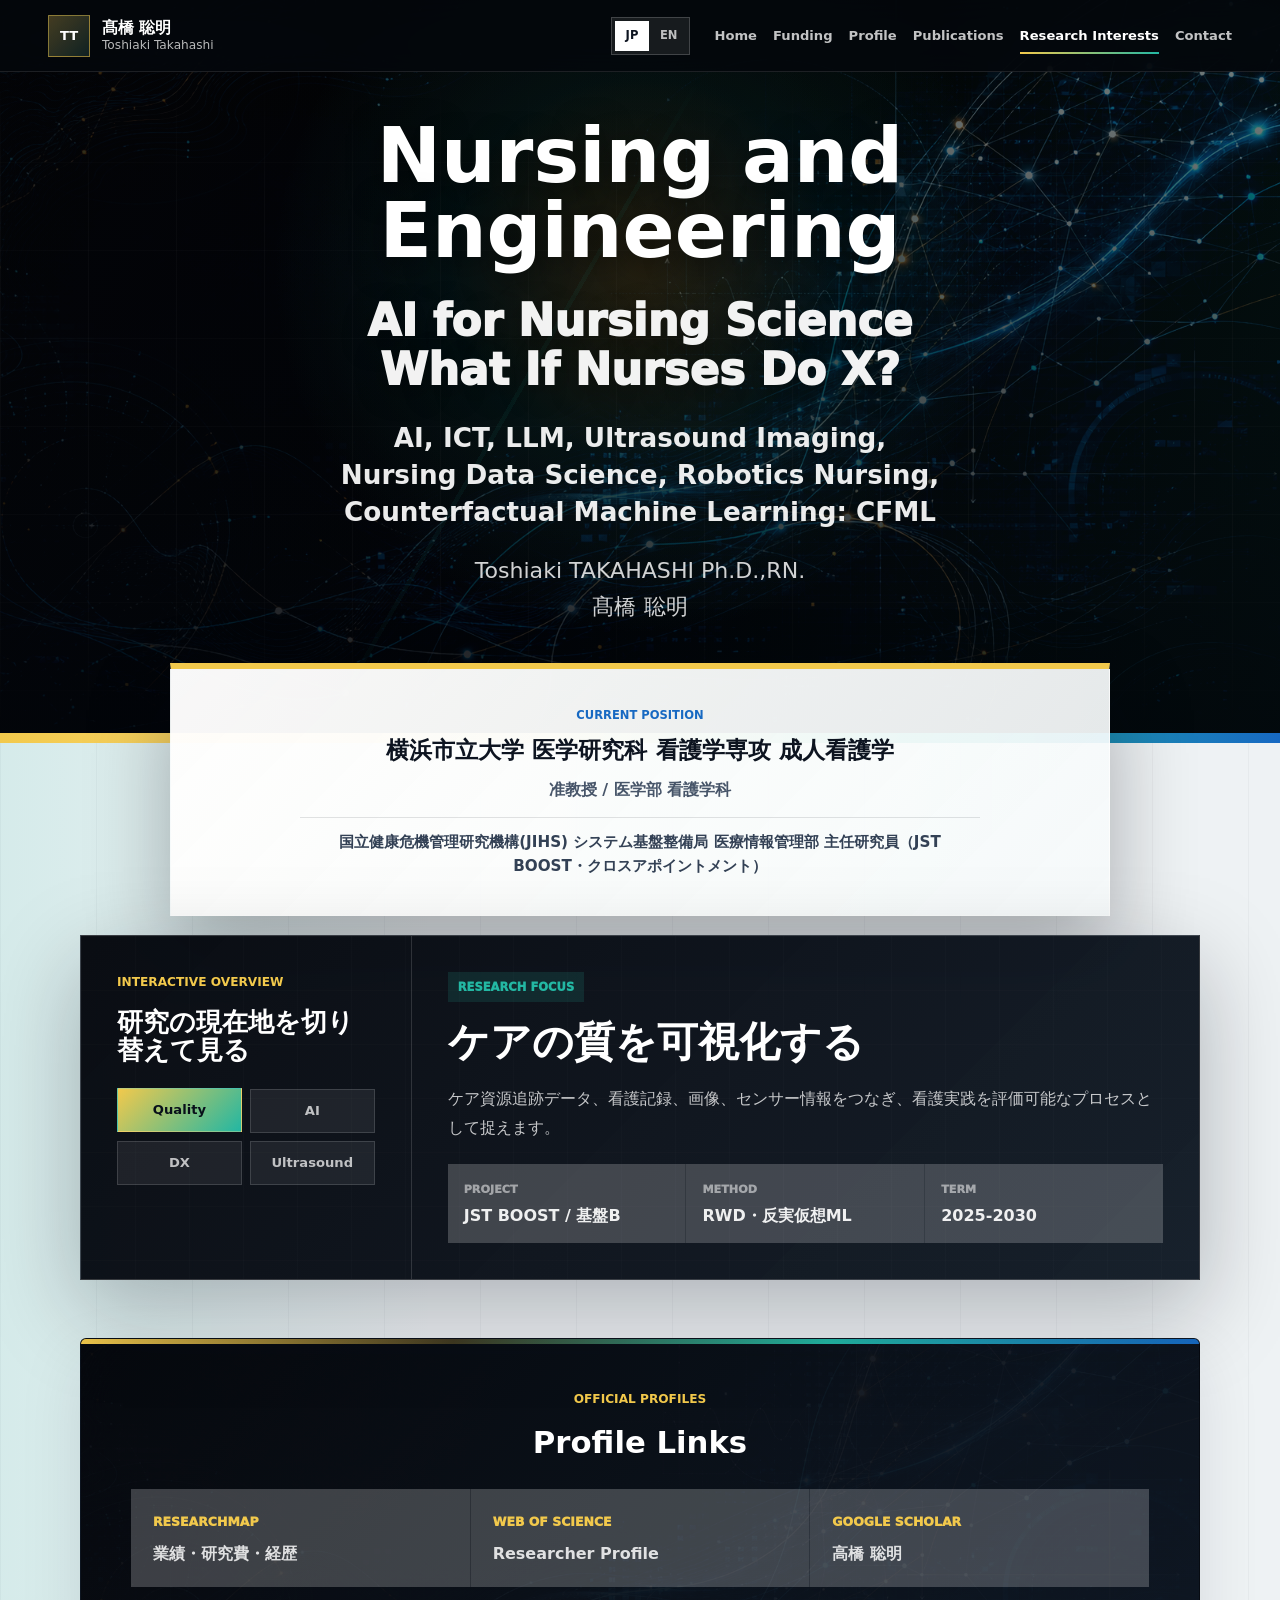
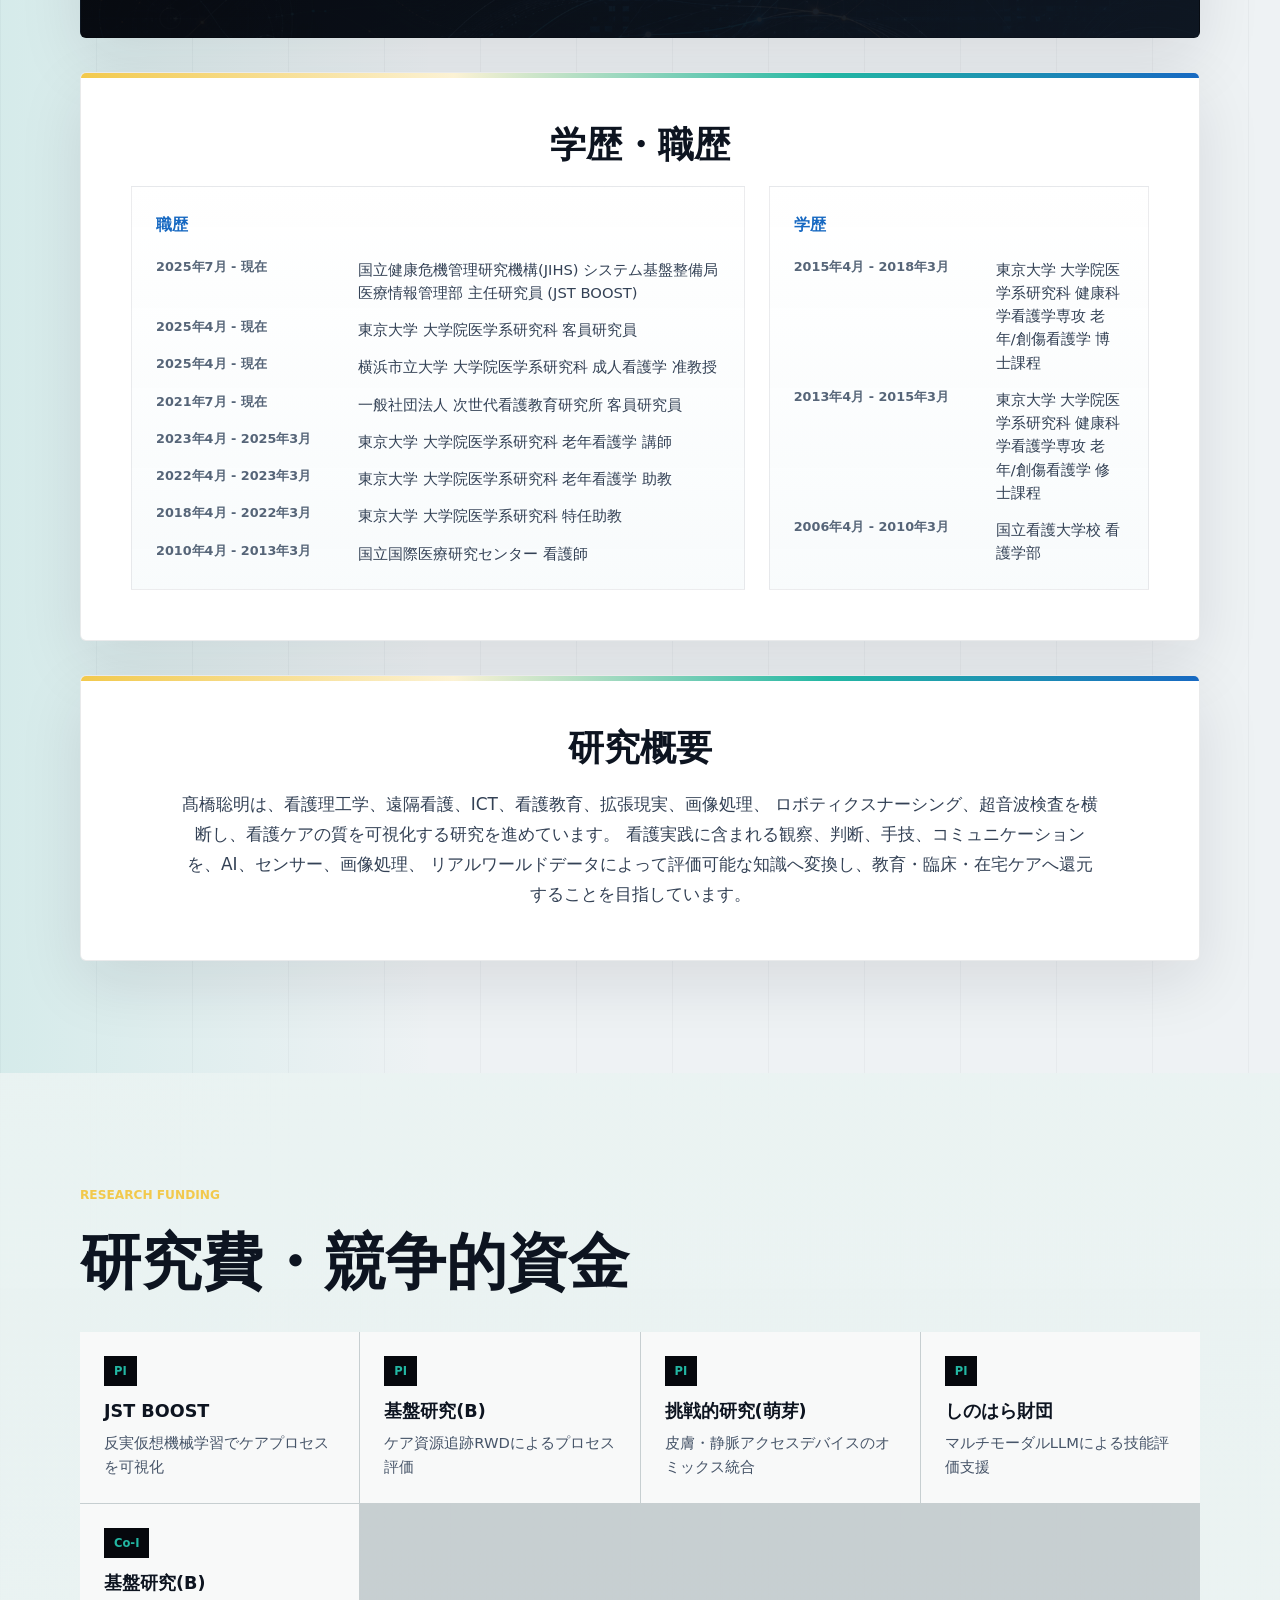
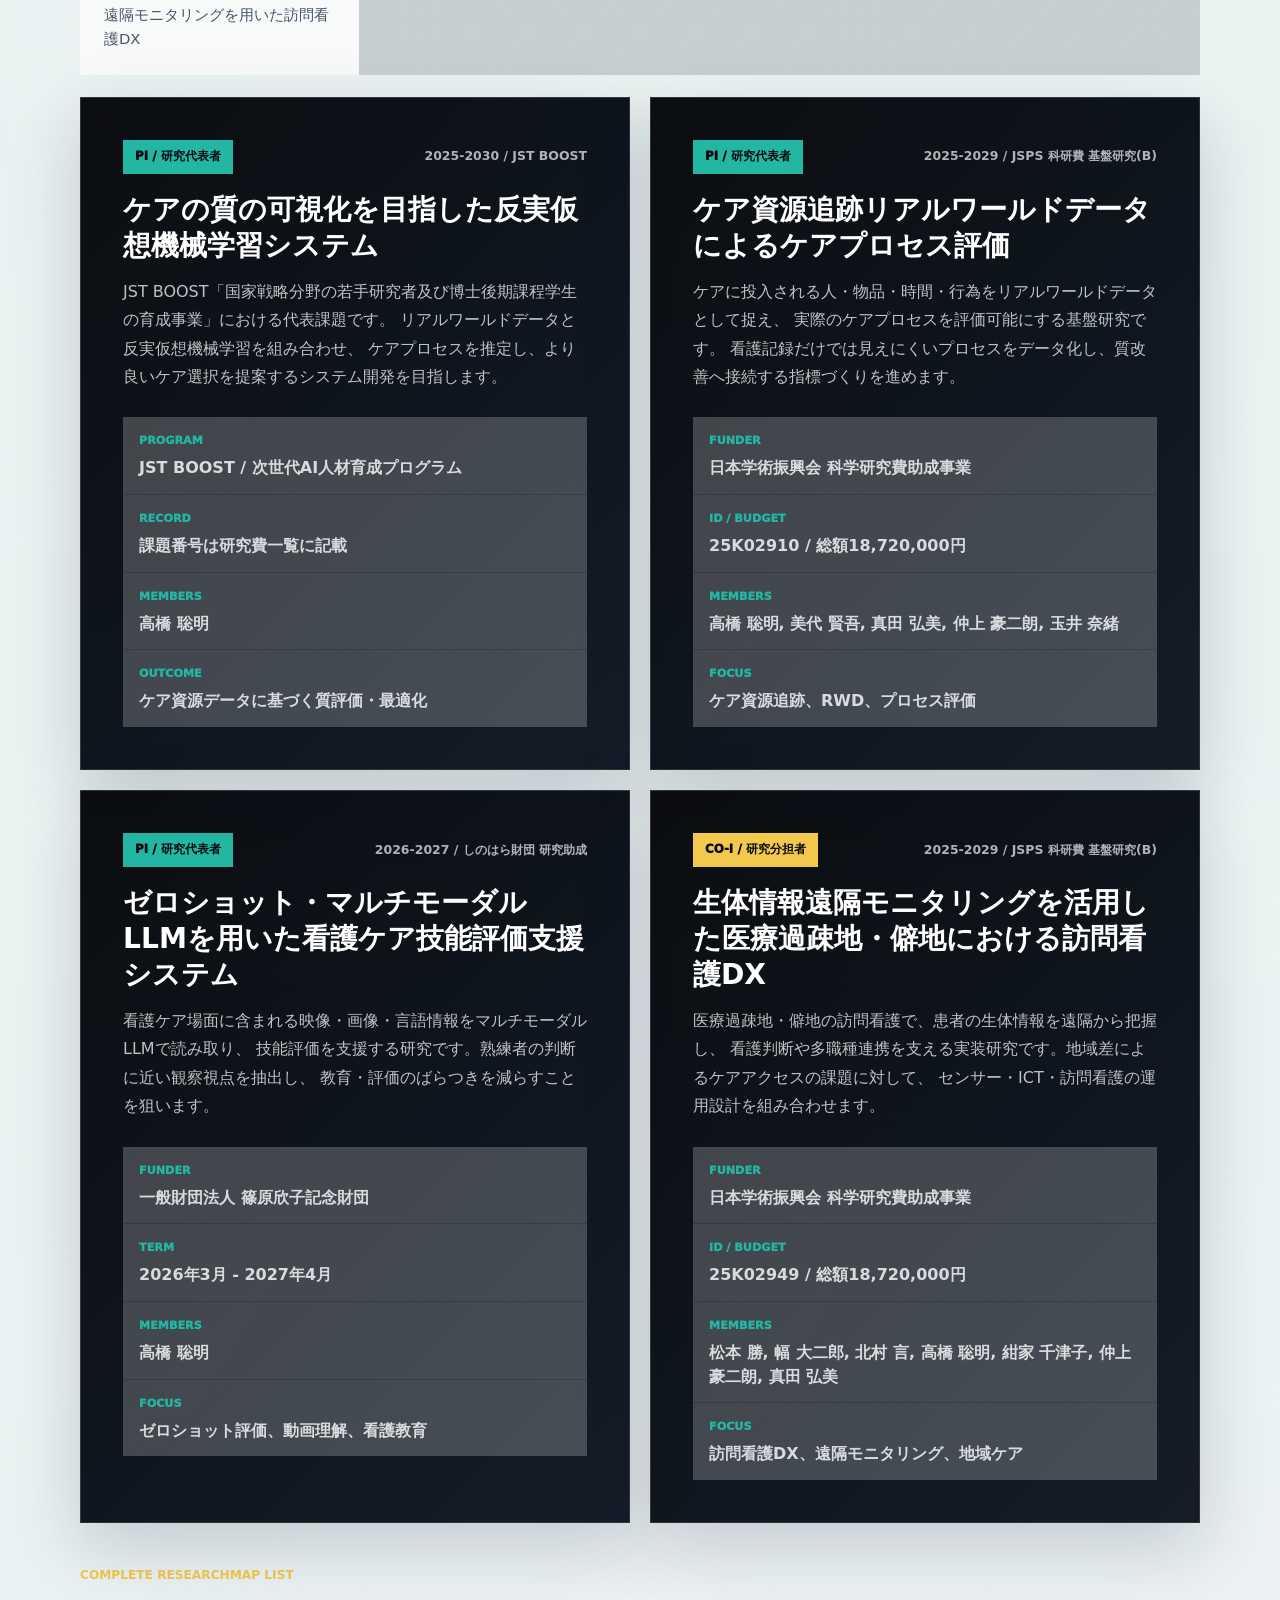
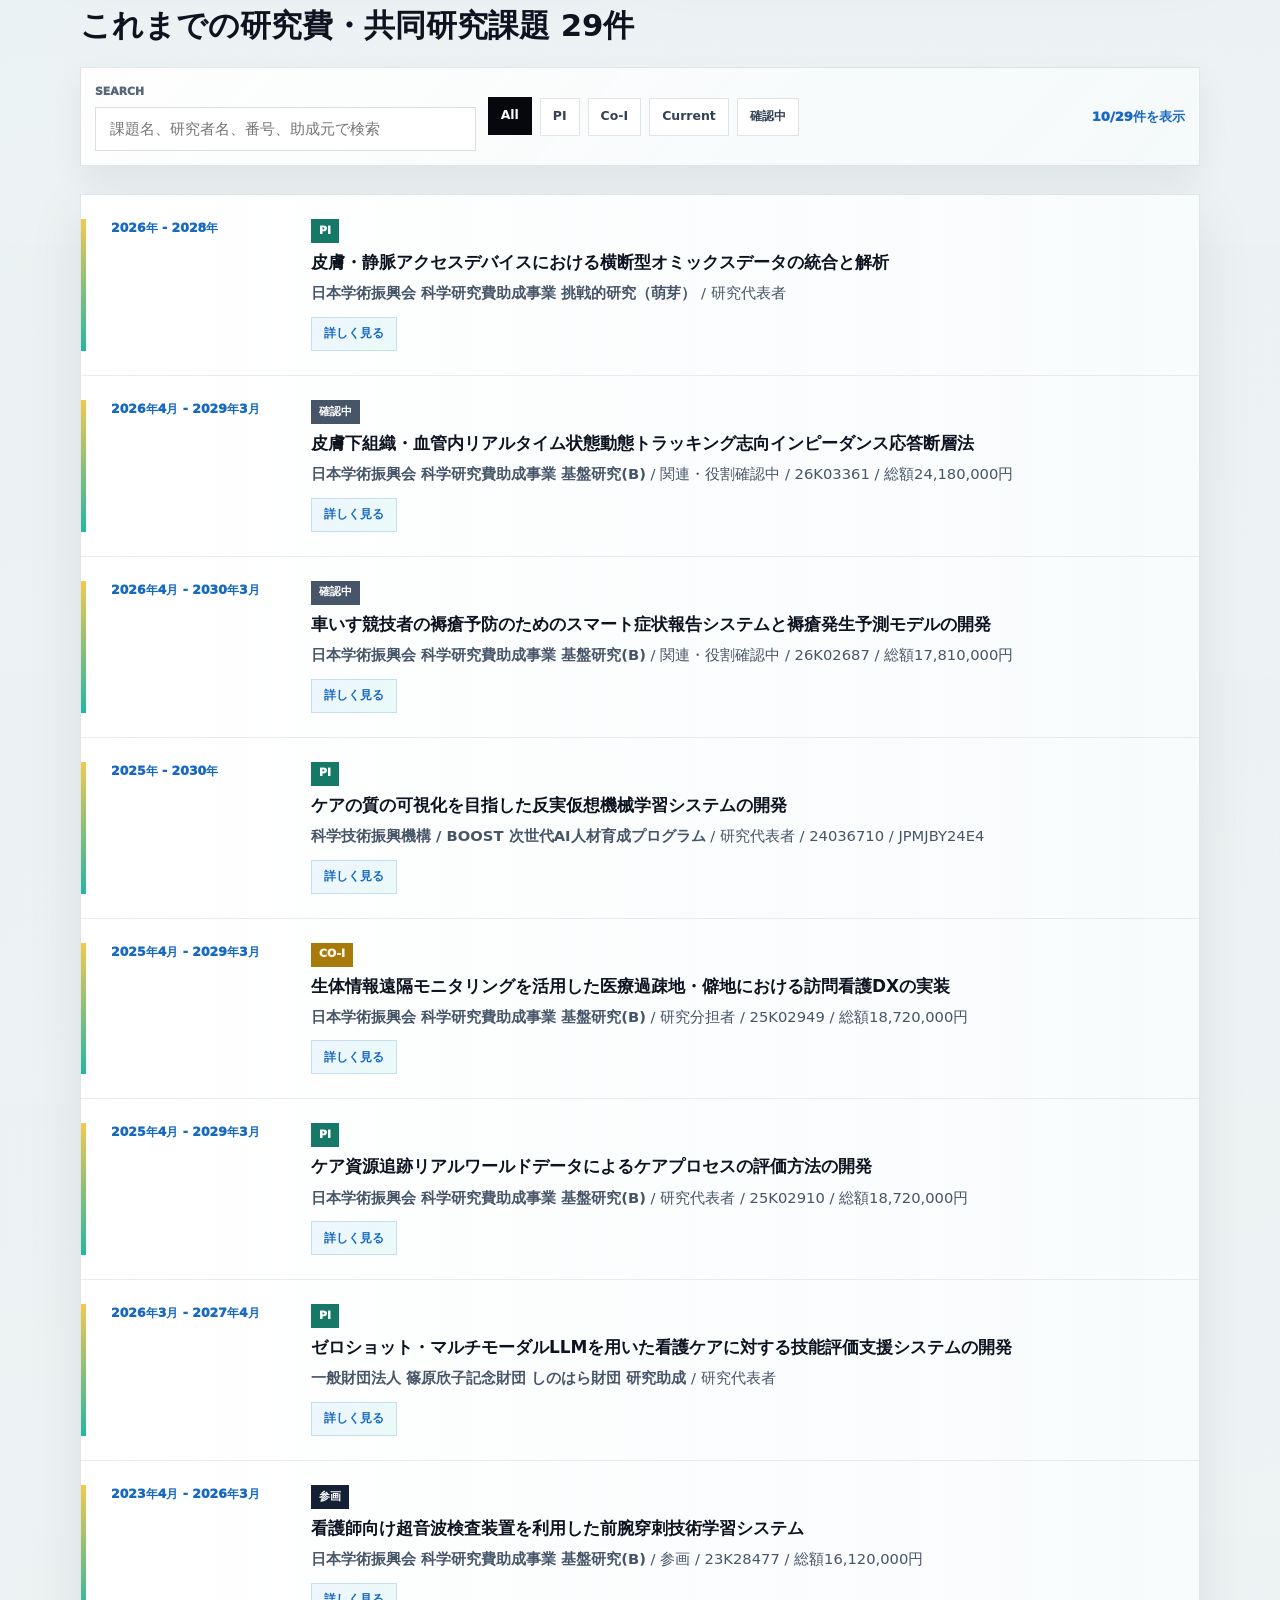
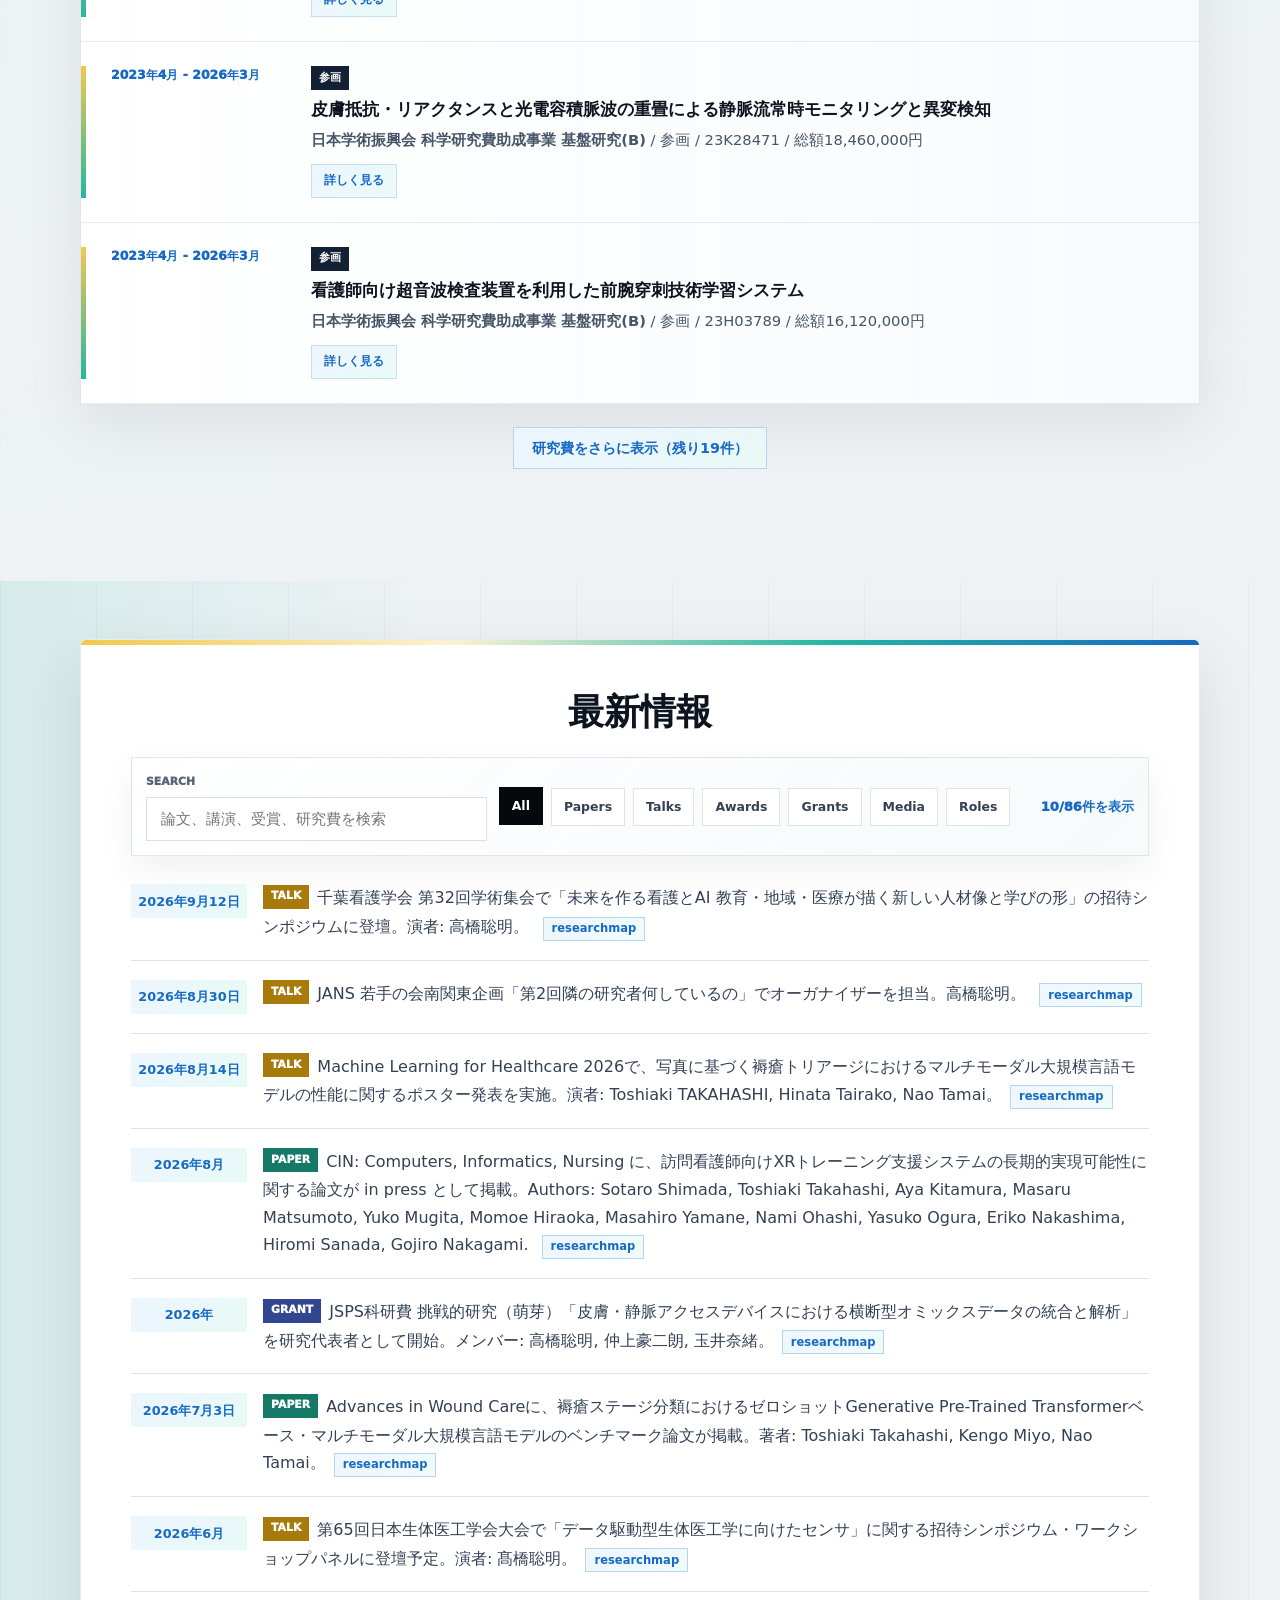
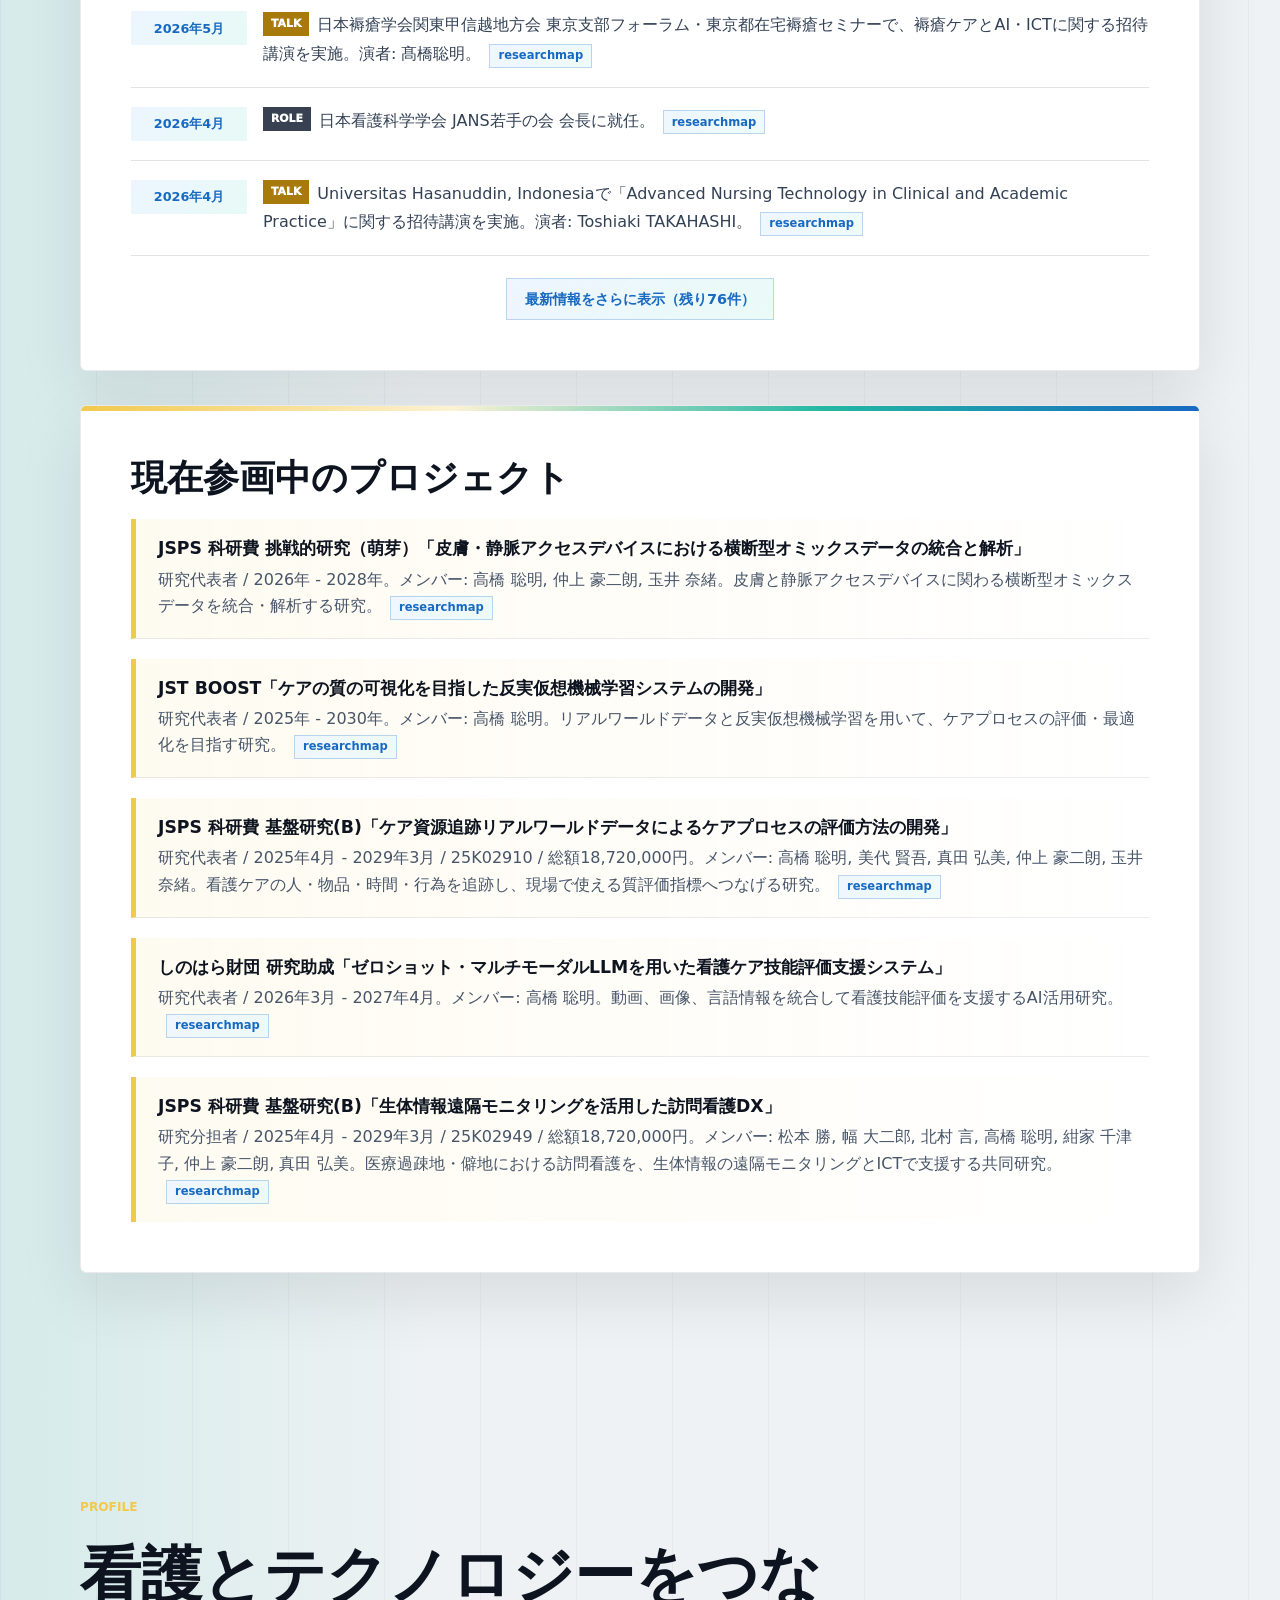
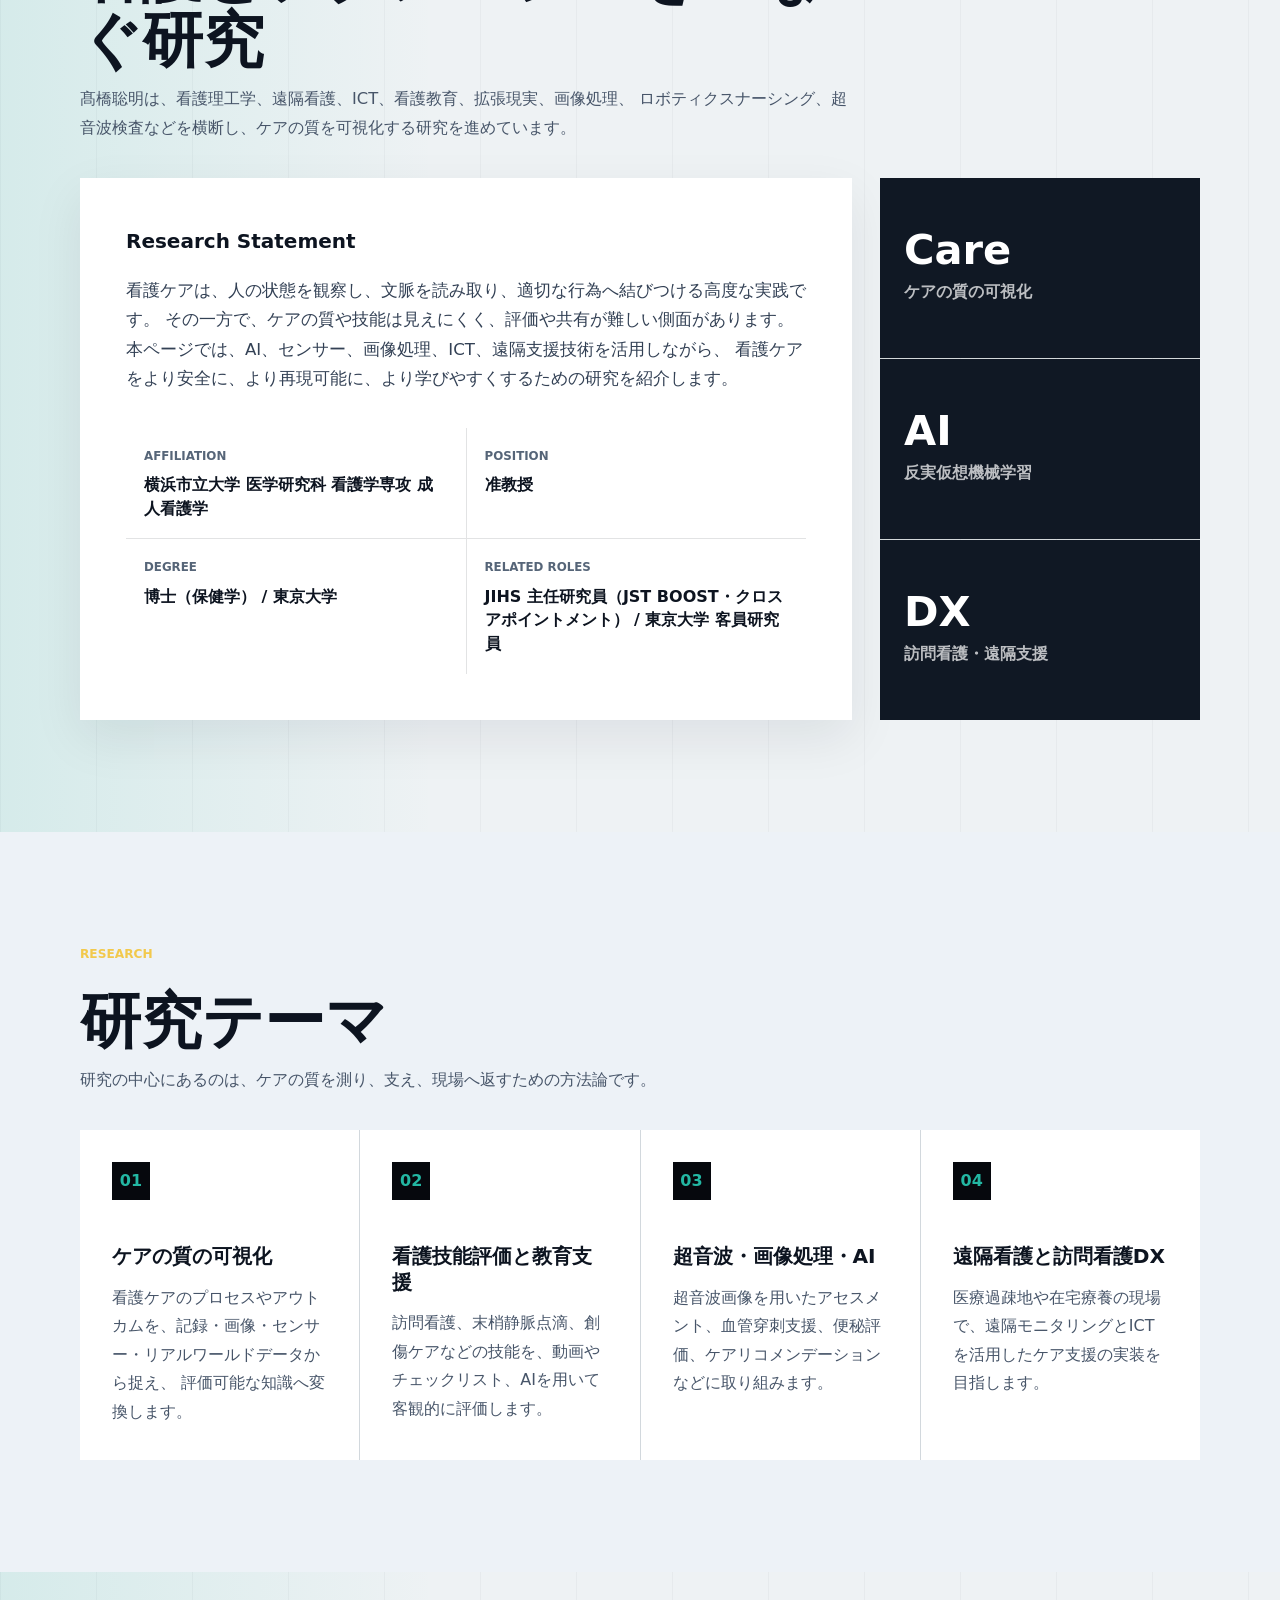
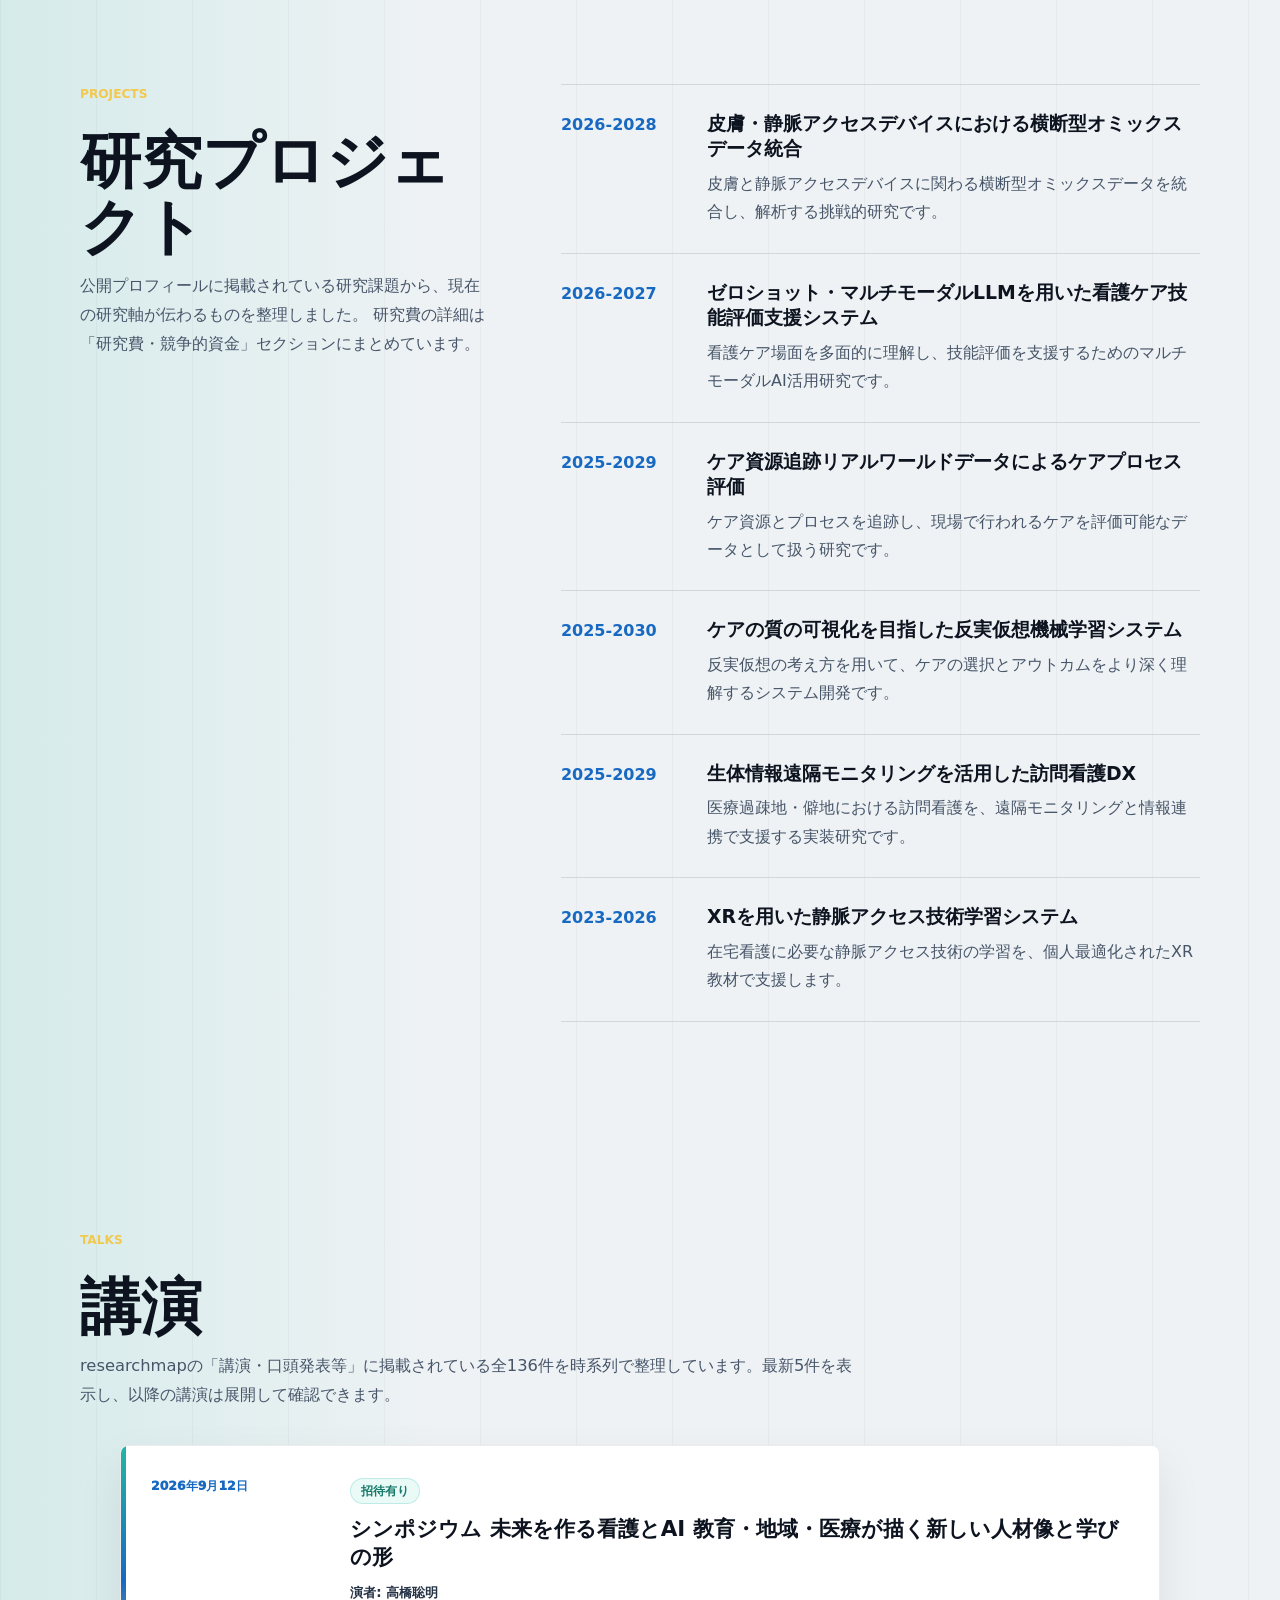
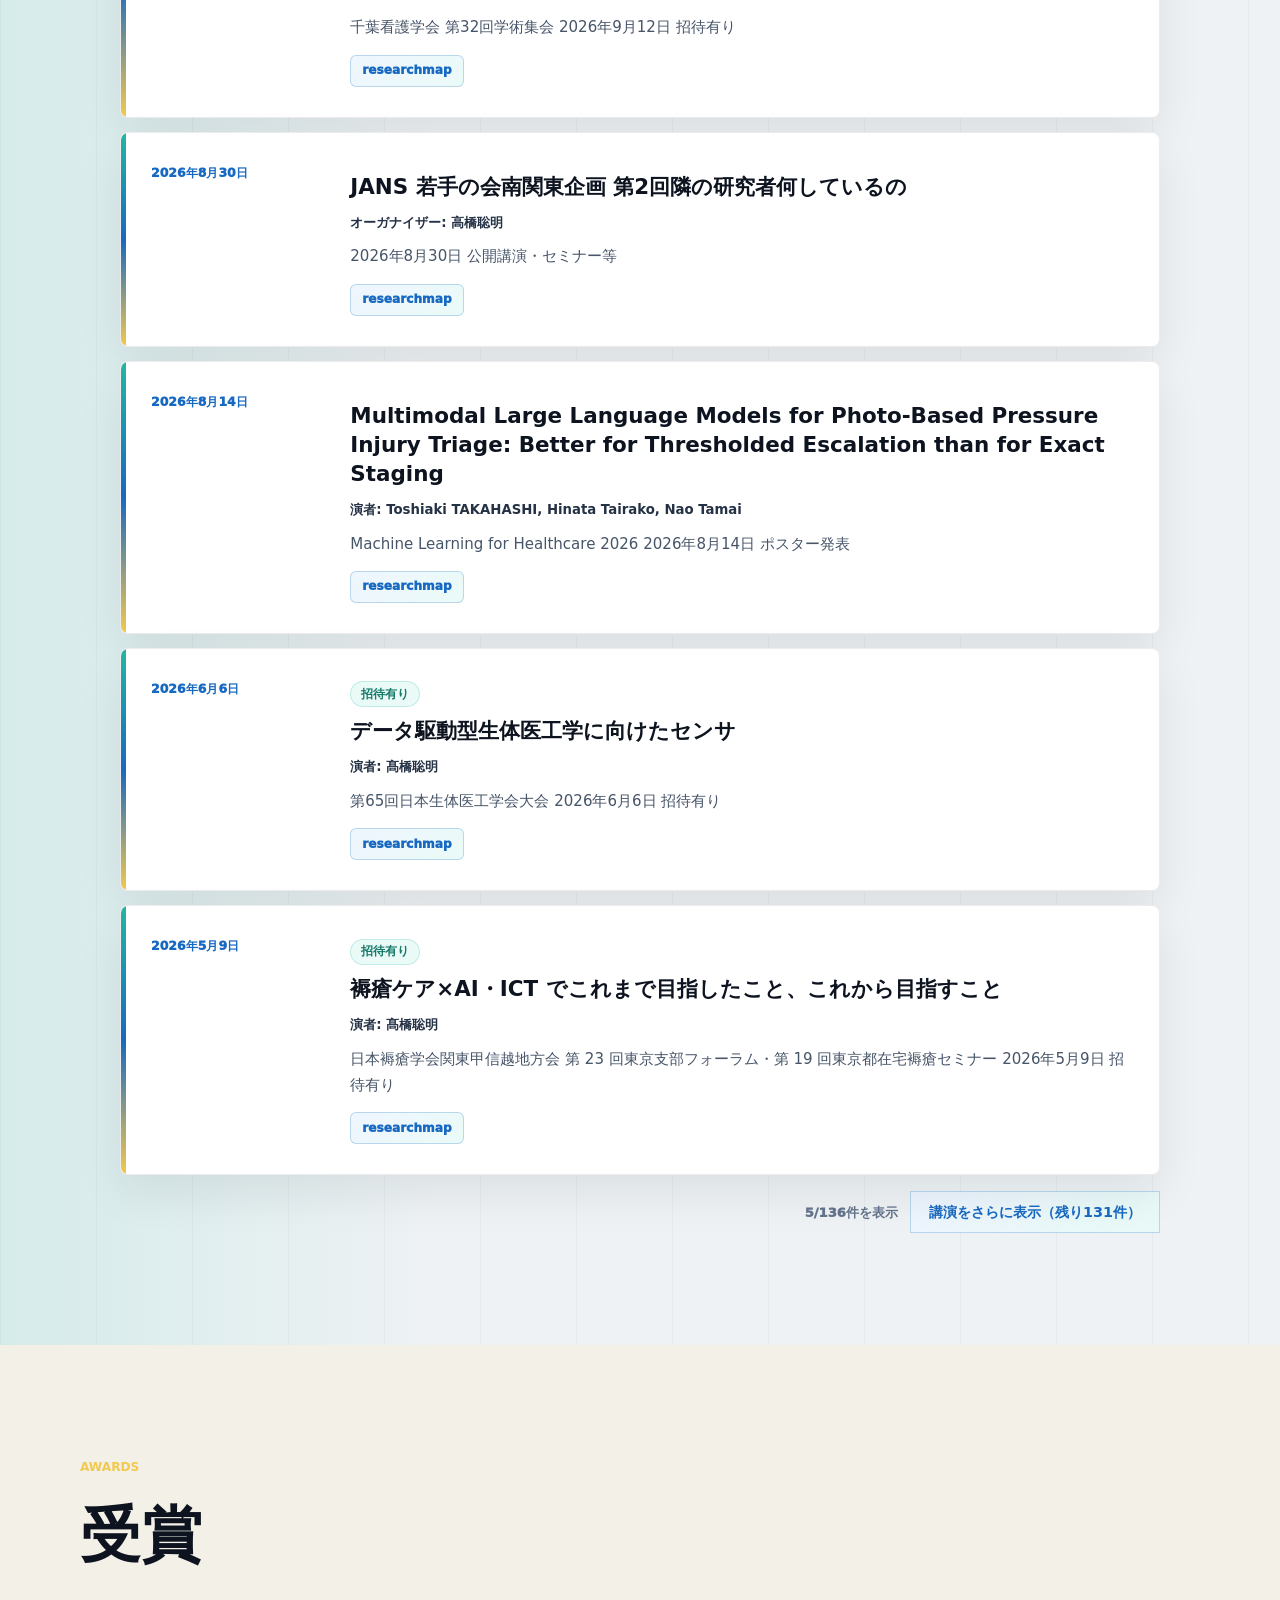
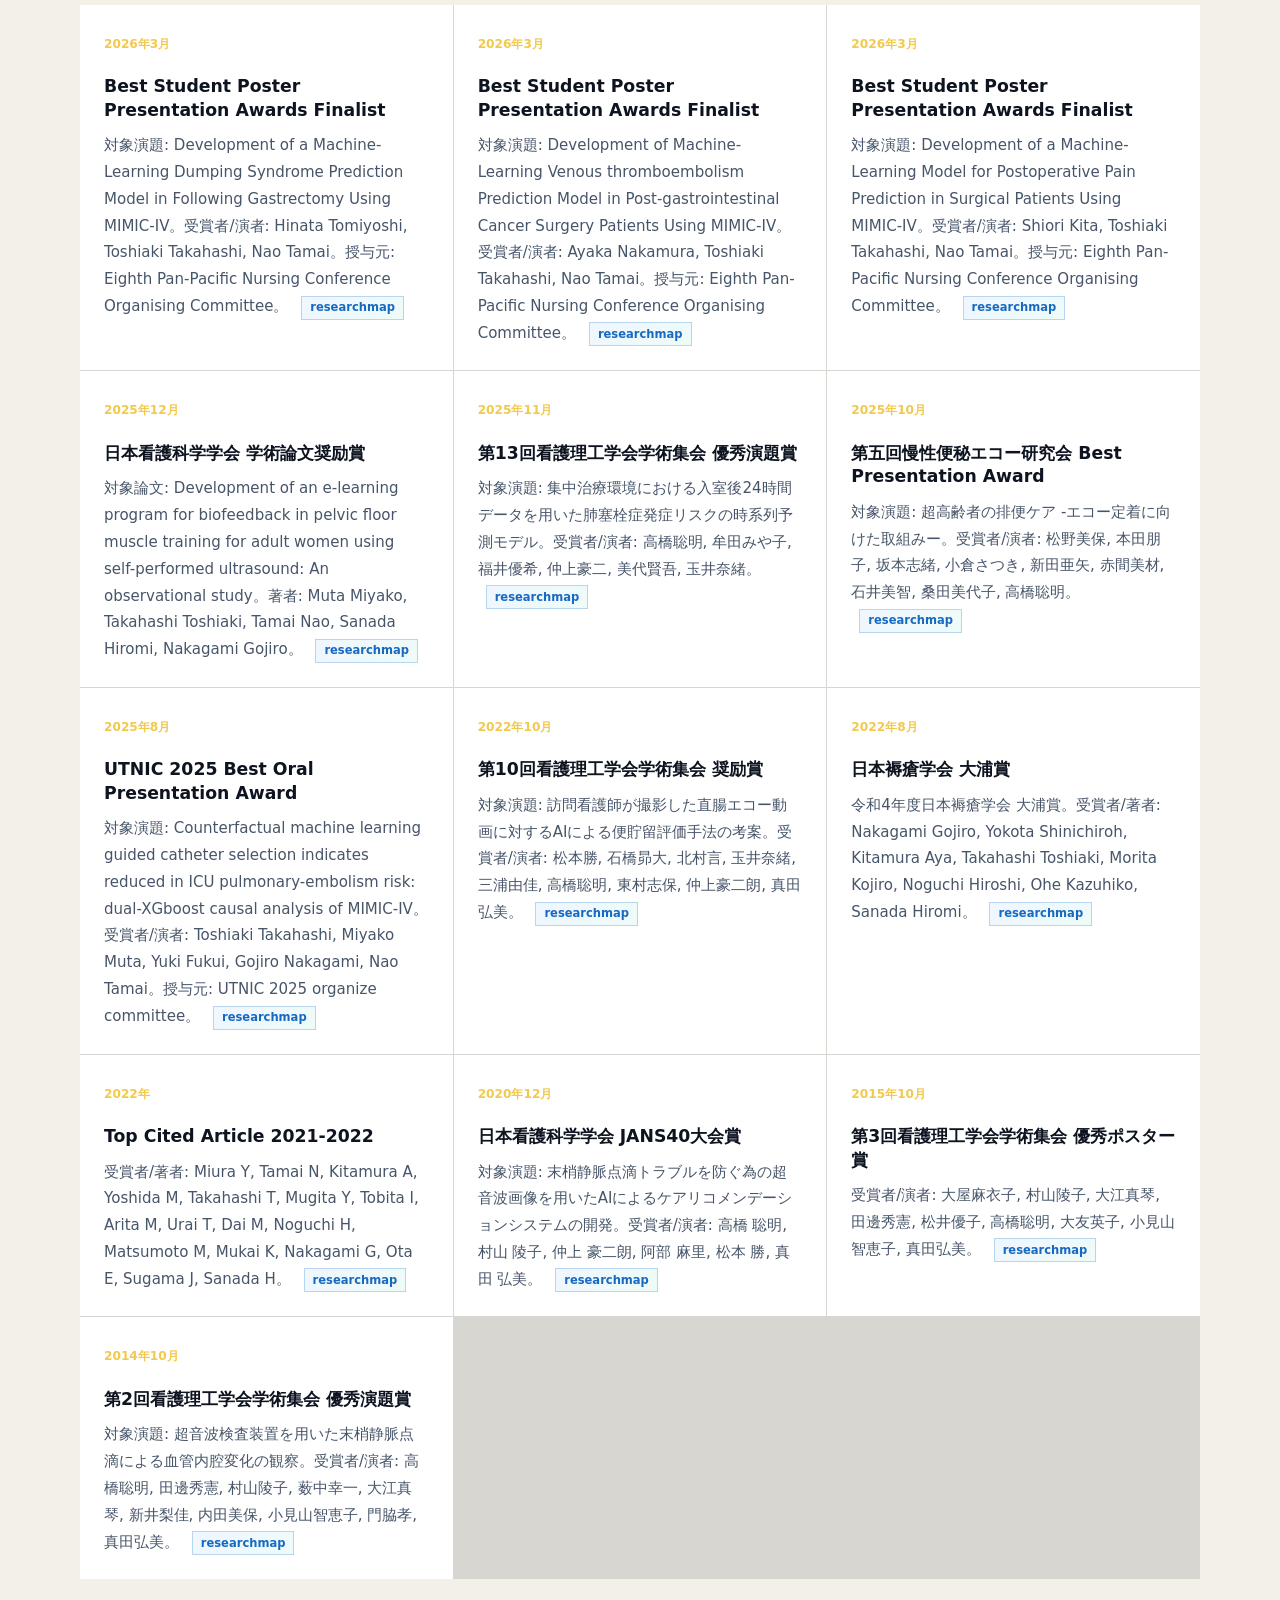
==== commit 68a5e529: "Add September symposium and August JANS seminar from researchmap" ====
--- a/index.html
+++ b/index.html
@@ -620,9 +620,11 @@
               <button type="button" data-news-filter="media">Media</button>
               <button type="button" data-news-filter="role">Roles</button>
             </div>
-            <p class="result-count" data-news-count>84件を表示</p>
+            <p class="result-count" data-news-count>86件を表示</p>
           </div>
           <ul class="news-list home-news-list" id="latest-news-list" data-news-list>
+            <li><time>2026年9月12日</time><span>千葉看護学会 第32回学術集会で「未来を作る看護とAI 教育・地域・医療が描く新しい人材像と学びの形」の招待シンポジウムに登壇。演者: 高橋聡明。 <a class="source-link" href="https://researchmap.jp/some0104/presentations/54986024?lang=ja" target="_blank" rel="noreferrer">researchmap</a></span></li>
+            <li><time>2026年8月30日</time><span>JANS 若手の会南関東企画「第2回隣の研究者何しているの」でオーガナイザーを担当。高橋聡明。 <a class="source-link" href="https://researchmap.jp/some0104/presentations/54985996?lang=ja" target="_blank" rel="noreferrer">researchmap</a></span></li>
             <li><time>2026年8月14日</time><span>Machine Learning for Healthcare 2026で、写真に基づく褥瘡トリアージにおけるマルチモーダル大規模言語モデルの性能に関するポスター発表を実施。演者: Toshiaki TAKAHASHI, Hinata Tairako, Nao Tamai。<a class="source-link" href="https://researchmap.jp/some0104/presentations/54672453?lang=ja" target="_blank" rel="noreferrer">researchmap</a></span></li>
             <li><time>2026年8月</time><span>CIN: Computers, Informatics, Nursing に、訪問看護師向けXRトレーニング支援システムの長期的実現可能性に関する論文が in press として掲載。Authors: Sotaro Shimada, Toshiaki Takahashi, Aya Kitamura, Masaru Matsumoto, Yuko Mugita, Momoe Hiraoka, Masahiro Yamane, Nami Ohashi, Yasuko Ogura, Eriko Nakashima, Hiromi Sanada, Gojiro Nakagami. <a class="source-link" href="https://researchmap.jp/some0104/published_papers/54492163?lang=ja" target="_blank" rel="noreferrer">researchmap</a></span></li>
             <li><time>2026年</time><span>JSPS科研費 挑戦的研究（萌芽）「皮膚・静脈アクセスデバイスにおける横断型オミックスデータの統合と解析」を研究代表者として開始。メンバー: 高橋聡明, 仲上豪二朗, 玉井奈緒。<a class="source-link" href="https://researchmap.jp/some0104/research_projects/54341096?lang=ja" target="_blank" rel="noreferrer">researchmap</a></span></li>
@@ -905,10 +907,29 @@
           <p class="eyebrow">Talks</p>
           <h2>講演</h2>
           <p>
-            researchmapの「講演・口頭発表等」に掲載されている全134件を時系列で整理しています。最新5件を表示し、以降の講演は展開して確認できます。
+            researchmapの「講演・口頭発表等」に掲載されている全136件を時系列で整理しています。最新5件を表示し、以降の講演は展開して確認できます。
           </p>
         </div>
         <div class="activity-grid" id="talk-list" data-talk-list>
+          <article>
+            <time>2026年9月12日</time>
+            <div>
+              <span class="talk-label">招待有り</span>
+              <h3><a href="https://researchmap.jp/some0104/presentations/54986024?lang=ja" target="_blank" rel="noreferrer">シンポジウム 未来を作る看護とAI 教育・地域・医療が描く新しい人材像と学びの形</a></h3>
+              <p class="talk-authors">演者: 高橋聡明</p>
+              <p>千葉看護学会 第32回学術集会 2026年9月12日 招待有り</p>
+              <div class="talk-links"><a href="https://researchmap.jp/some0104/presentations/54986024?lang=ja" target="_blank" rel="noreferrer">researchmap</a></div>
+            </div>
+          </article>
+          <article>
+            <time>2026年8月30日</time>
+            <div>
+              <h3><a href="https://researchmap.jp/some0104/presentations/54985996?lang=ja" target="_blank" rel="noreferrer">JANS 若手の会南関東企画 第2回隣の研究者何しているの</a></h3>
+              <p class="talk-authors">オーガナイザー: 高橋聡明</p>
+              <p>2026年8月30日 公開講演・セミナー等</p>
+              <div class="talk-links"><a href="https://researchmap.jp/some0104/presentations/54985996?lang=ja" target="_blank" rel="noreferrer">researchmap</a></div>
+            </div>
+          </article>
           <article>
             <time>2026年8月14日</time>
             <div>
@@ -2144,7 +2165,7 @@
           </article>
         </div>
         <div class="list-actions talk-actions">
-          <p class="result-count" data-talk-count>5/134件を表示</p>
+          <p class="result-count" data-talk-count>5/136件を表示</p>
           <button
             class="list-toggle"
             type="button"
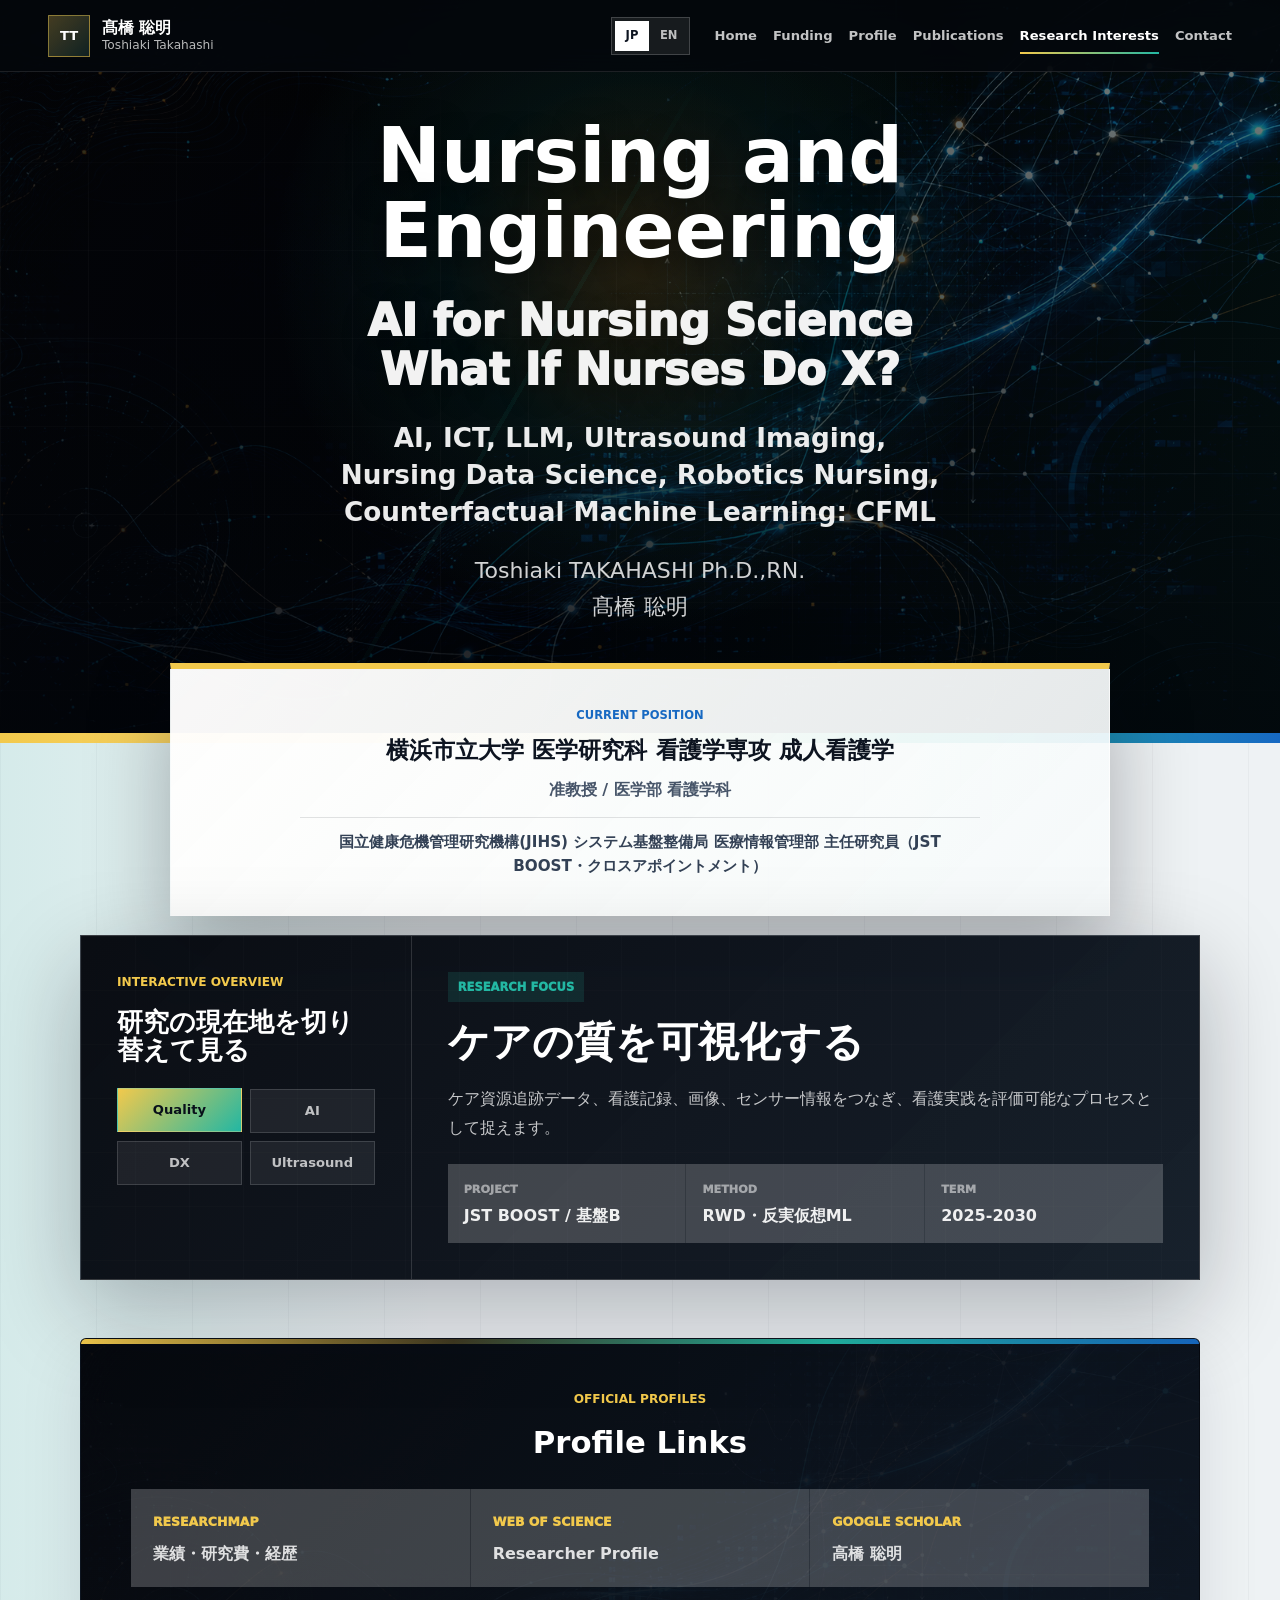
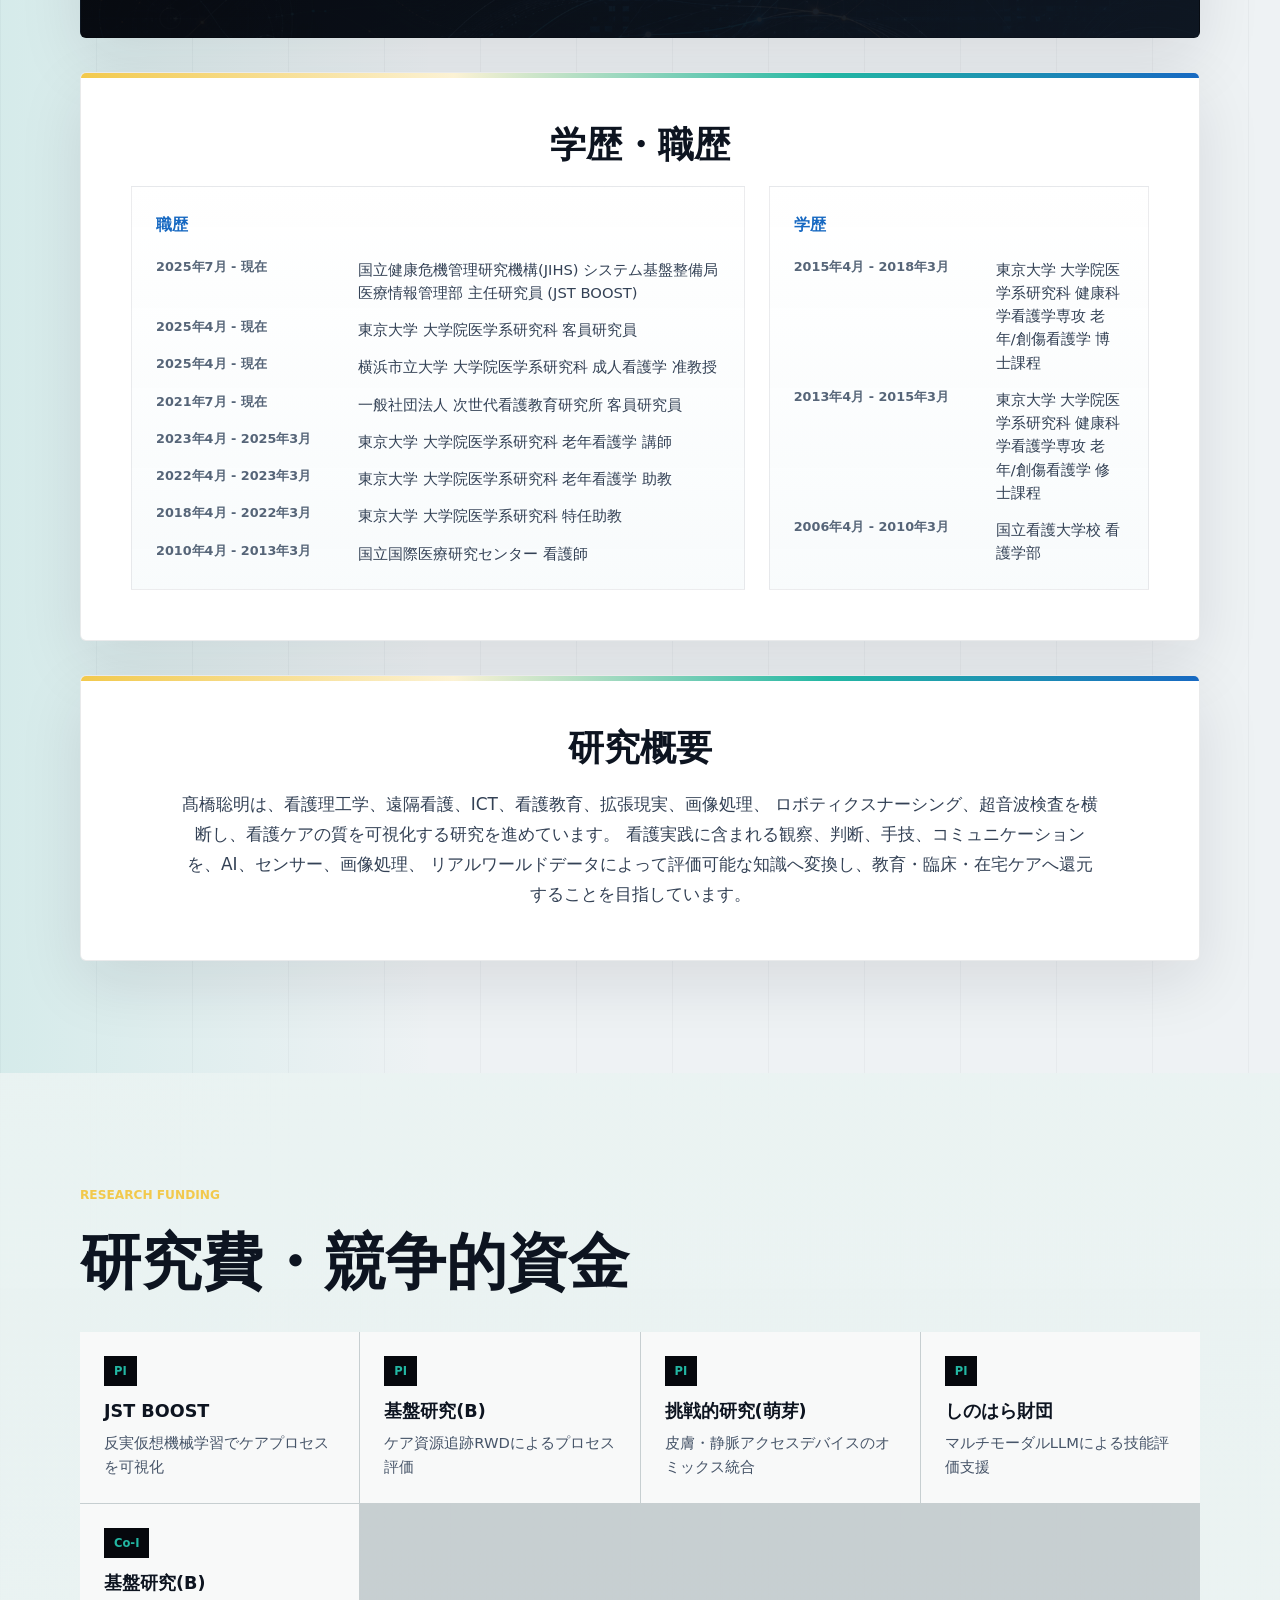
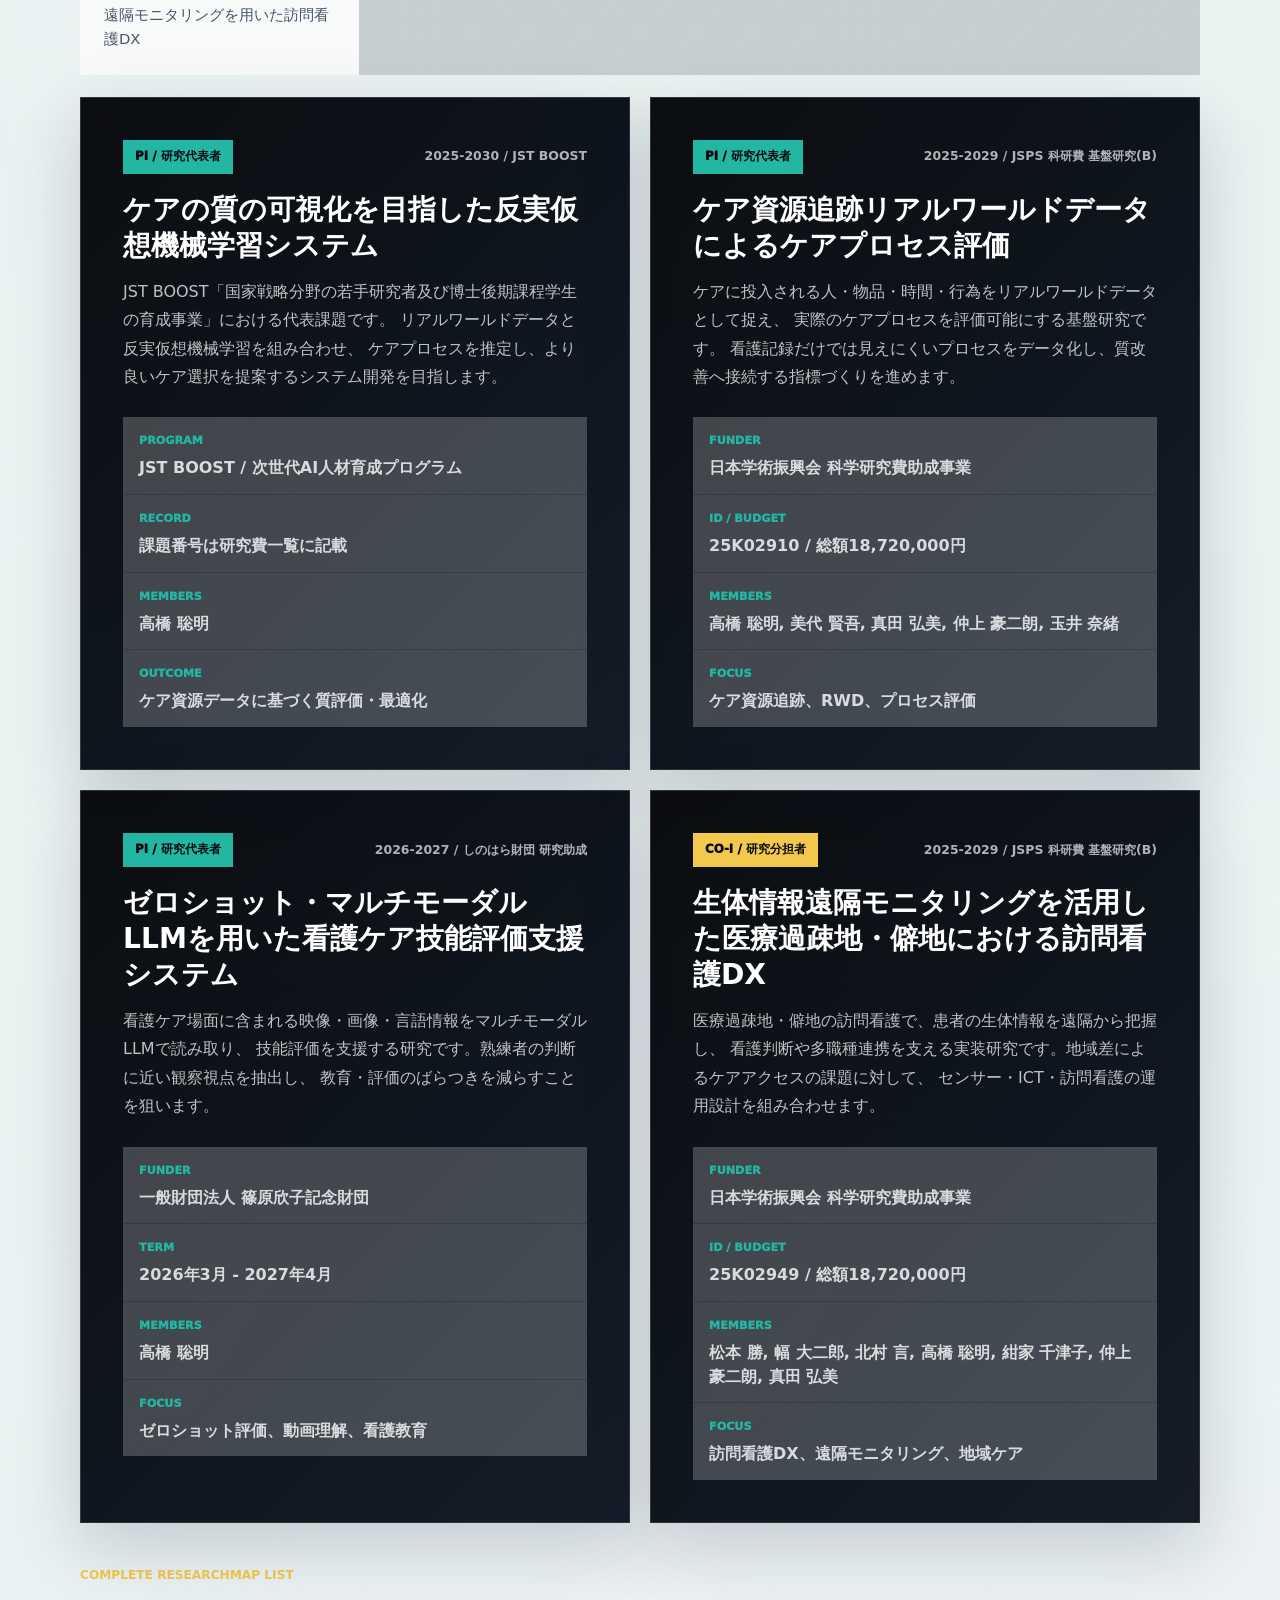
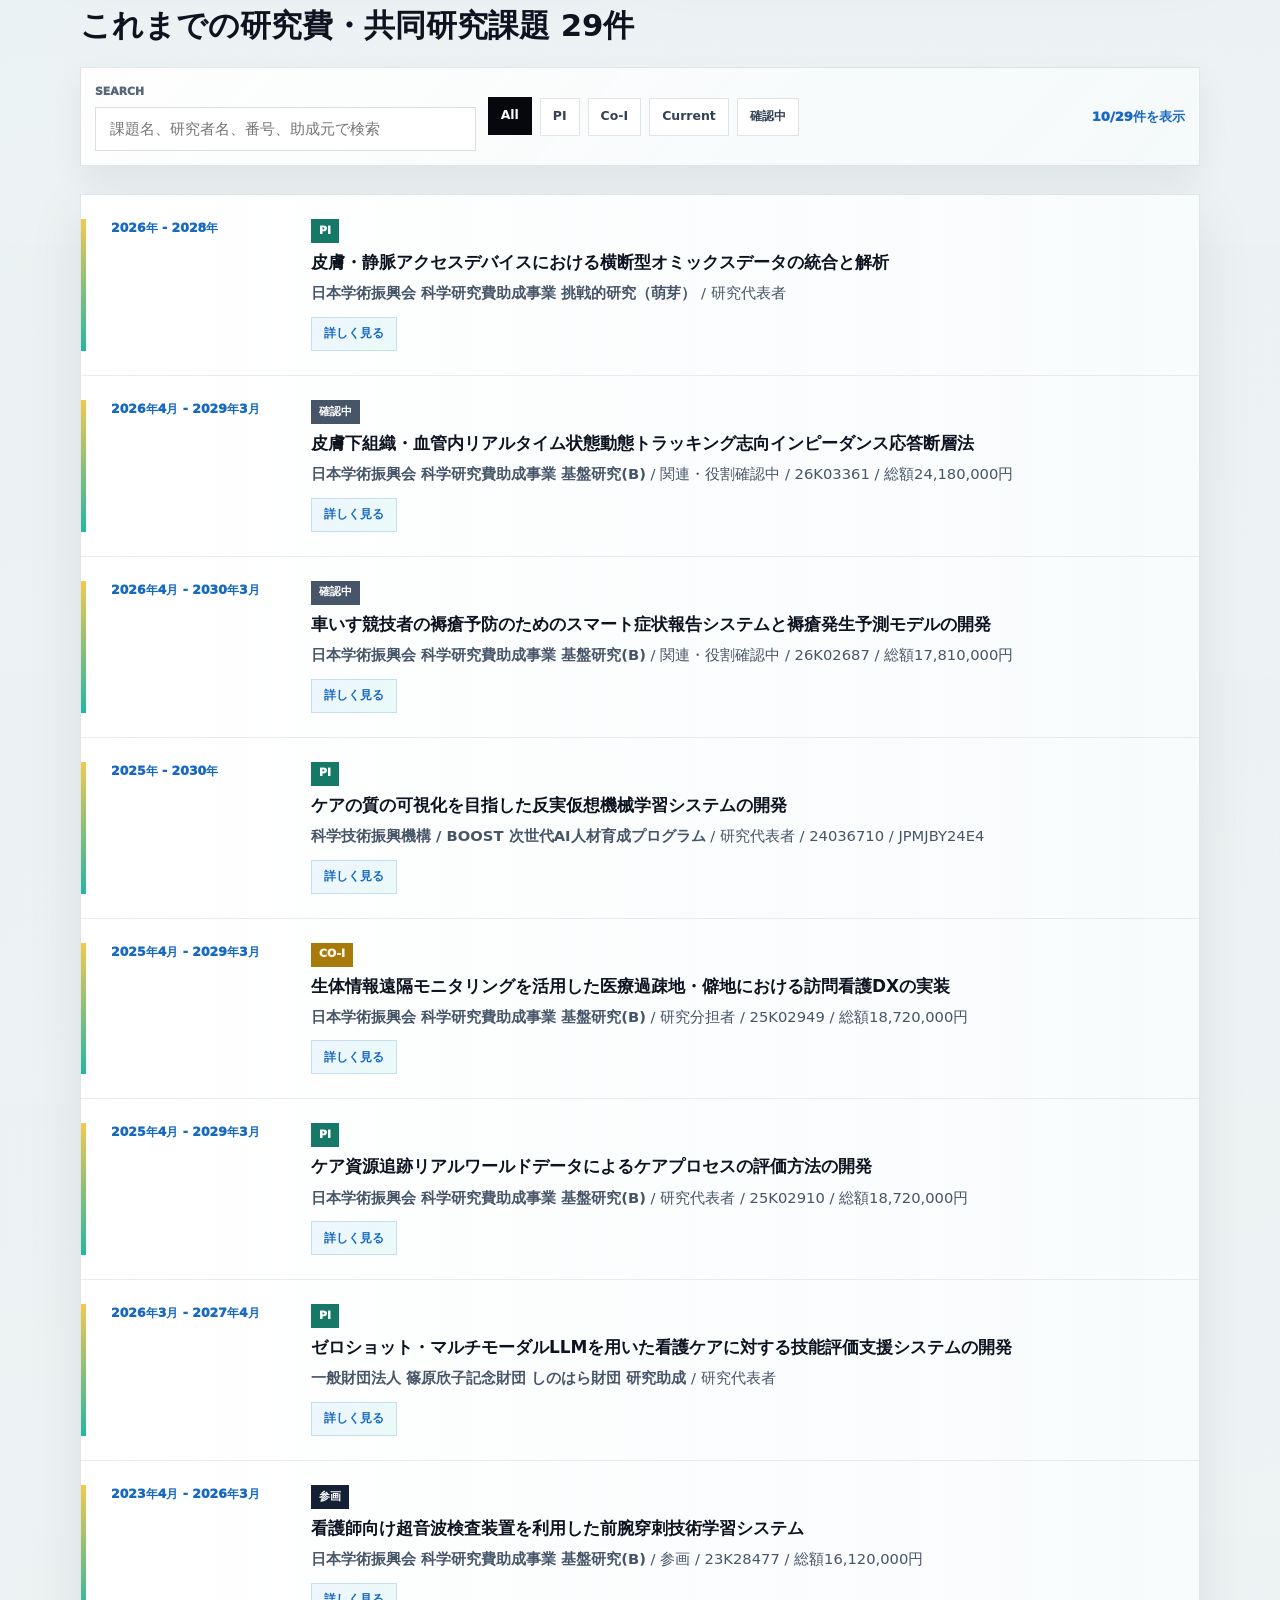
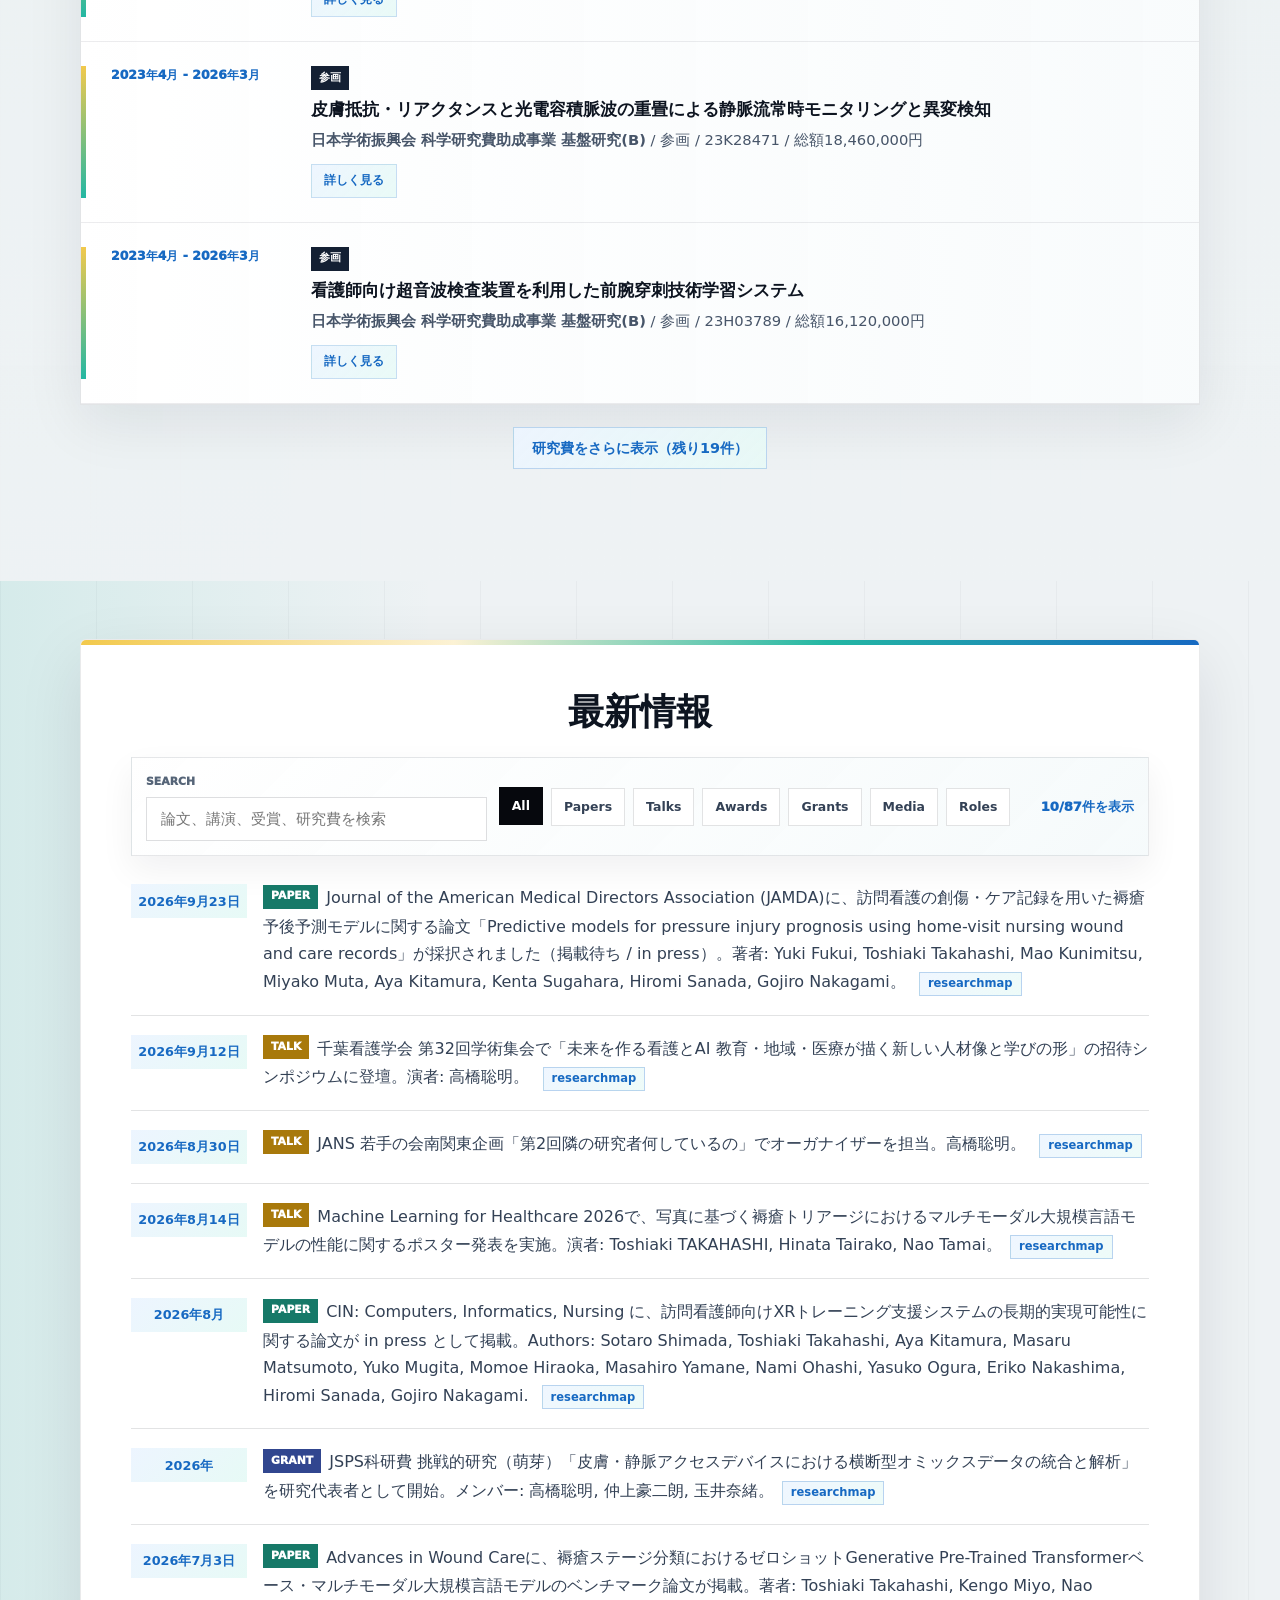
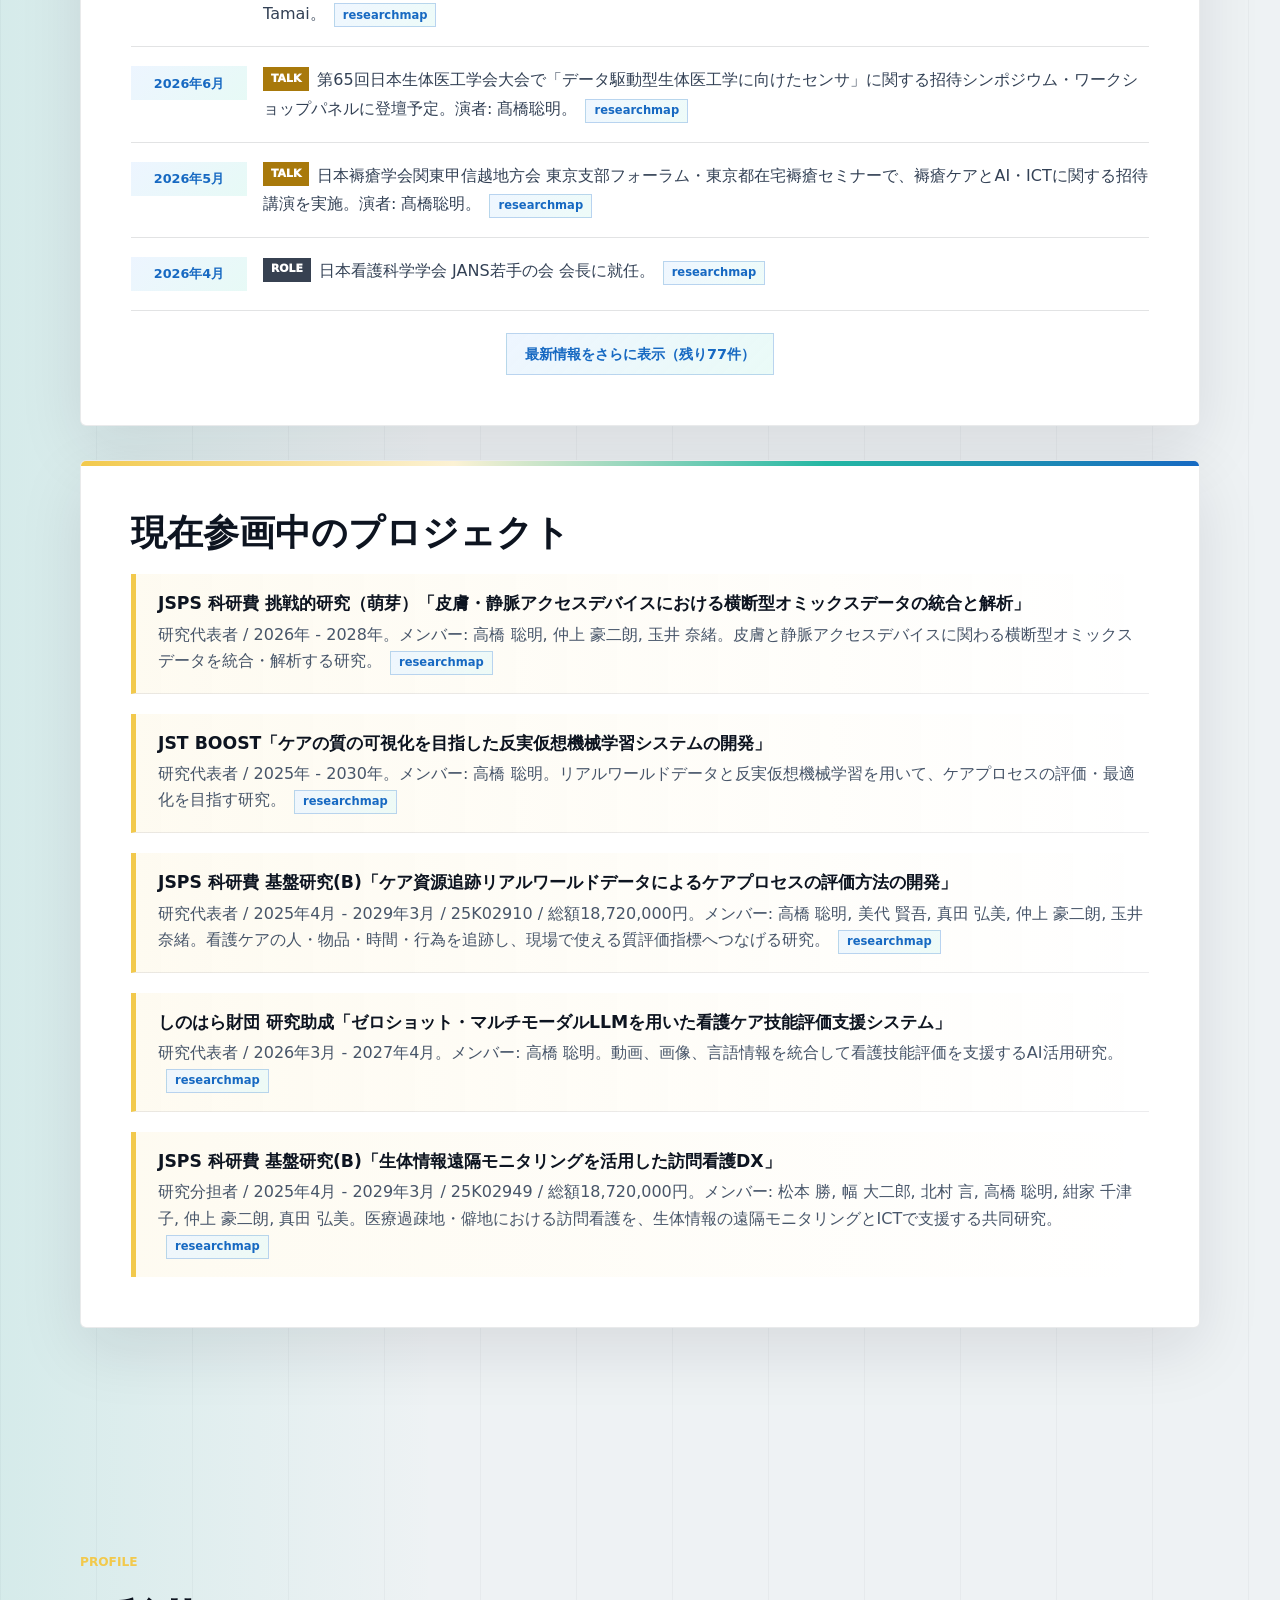
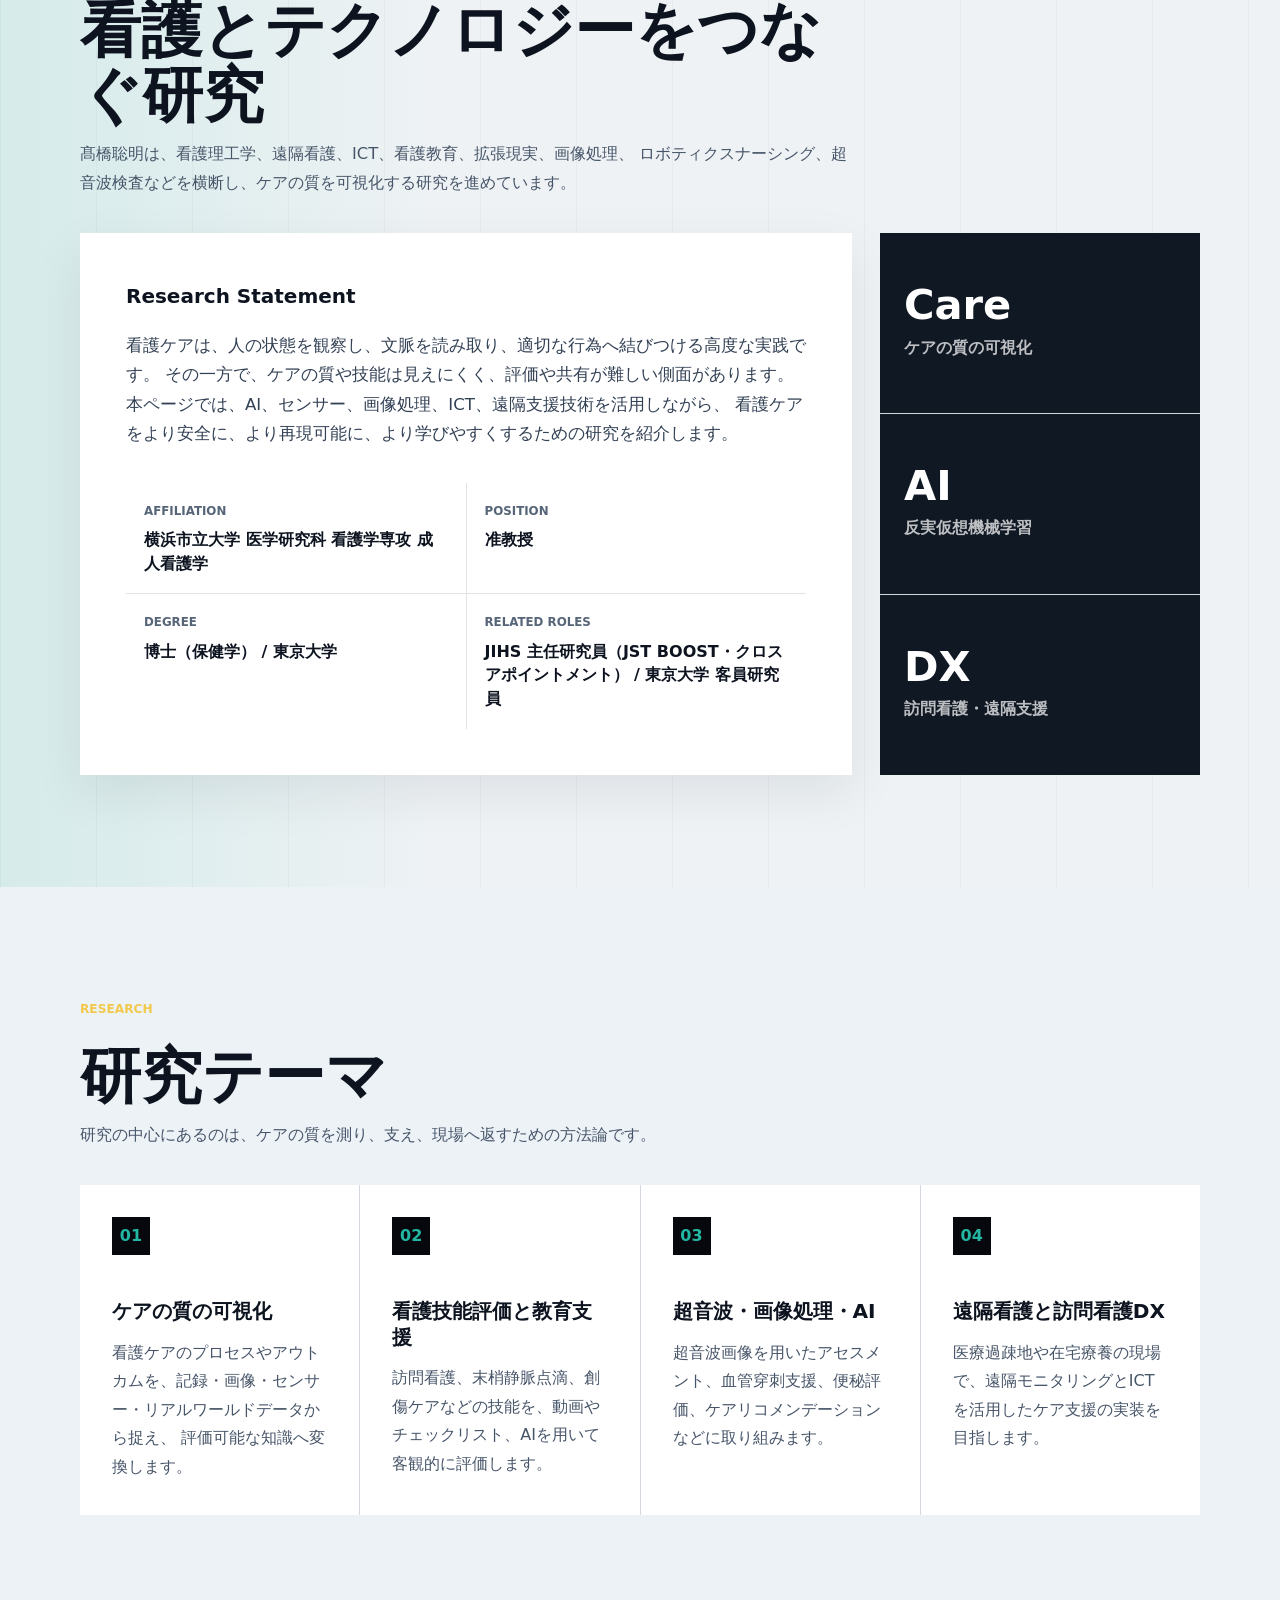
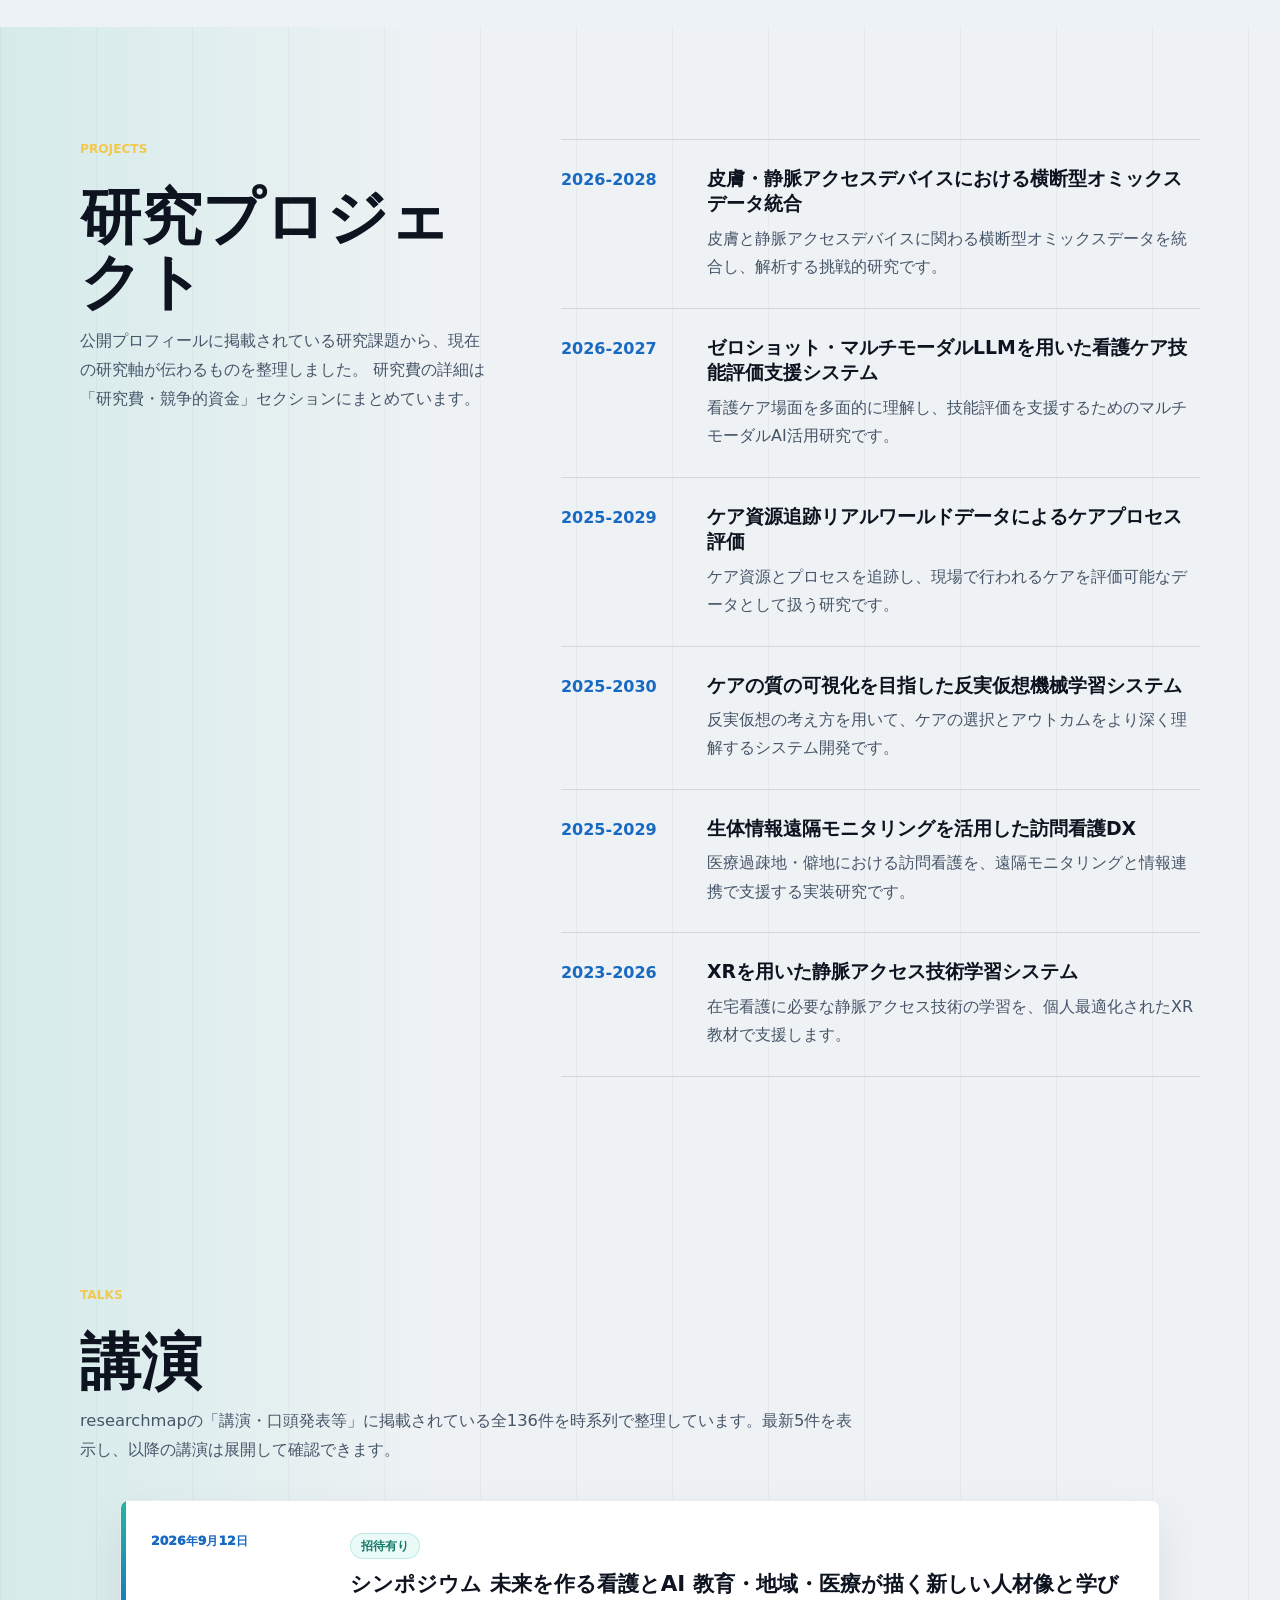
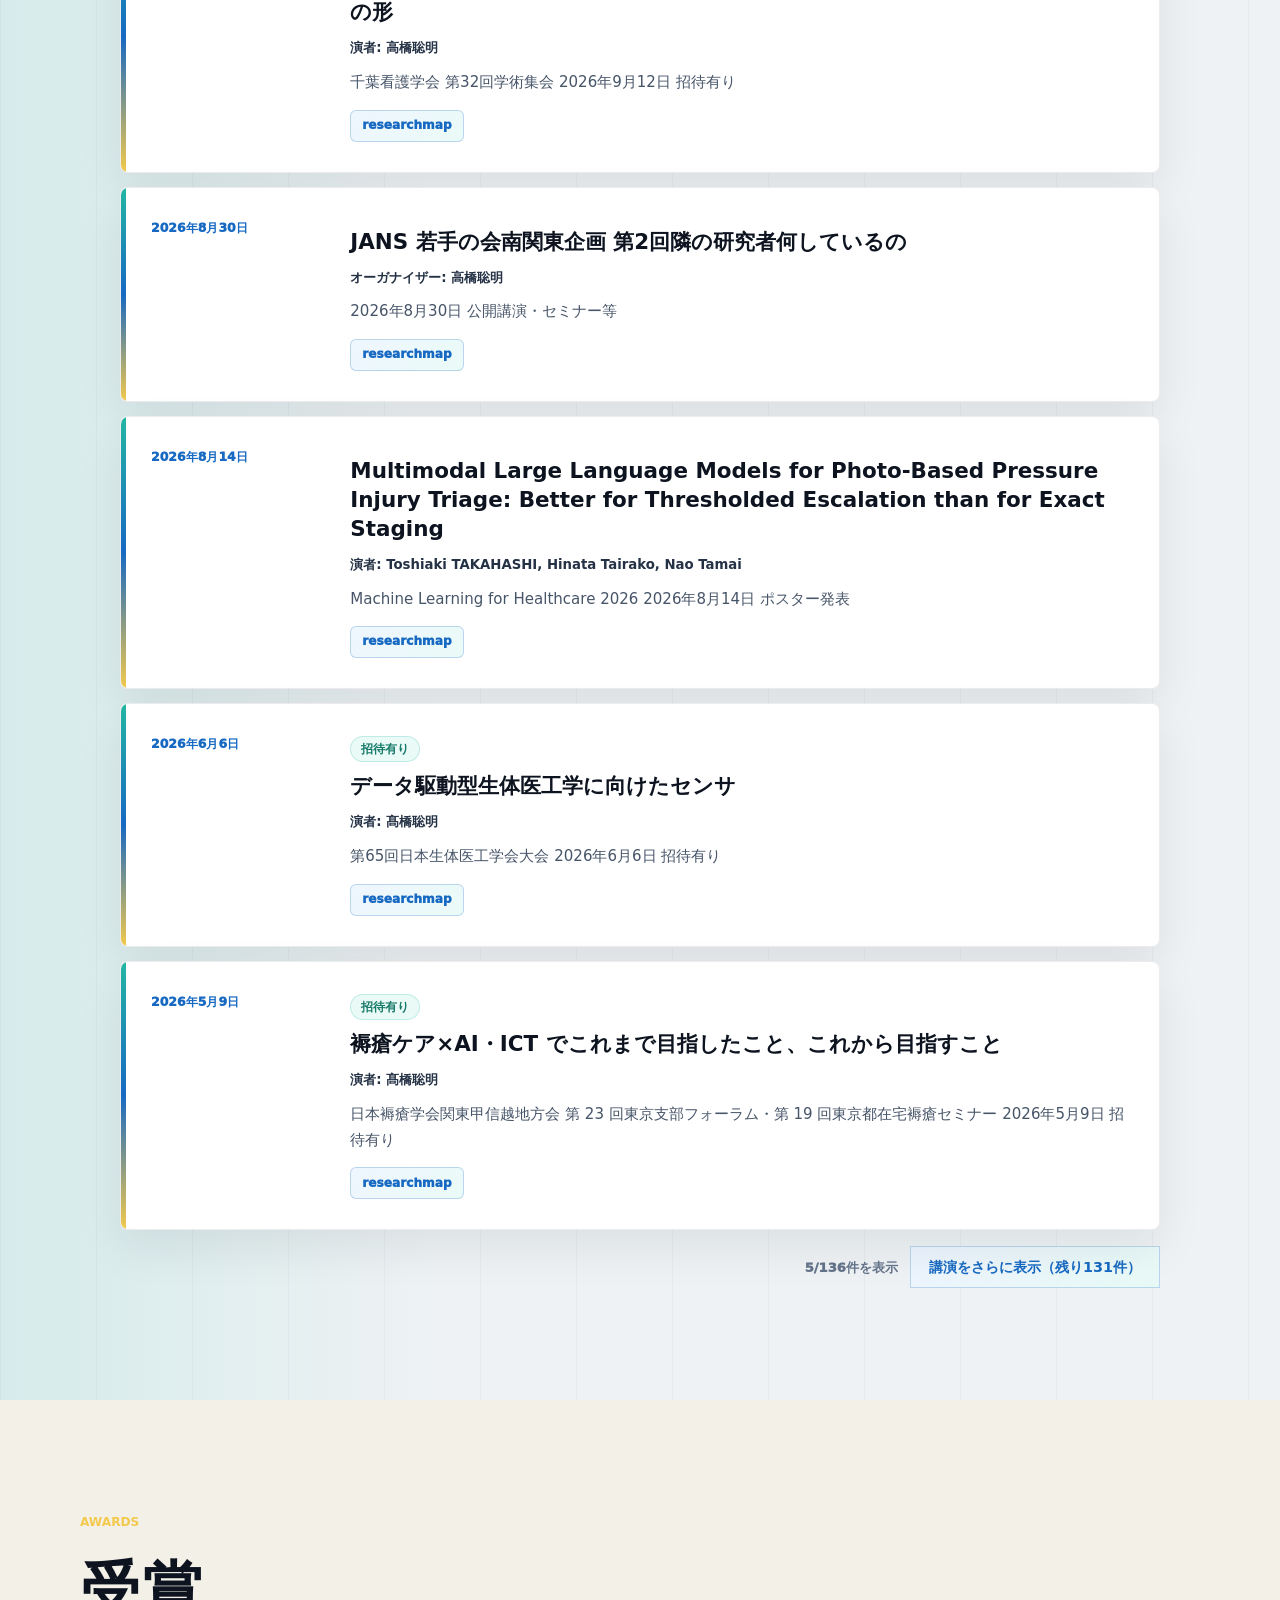
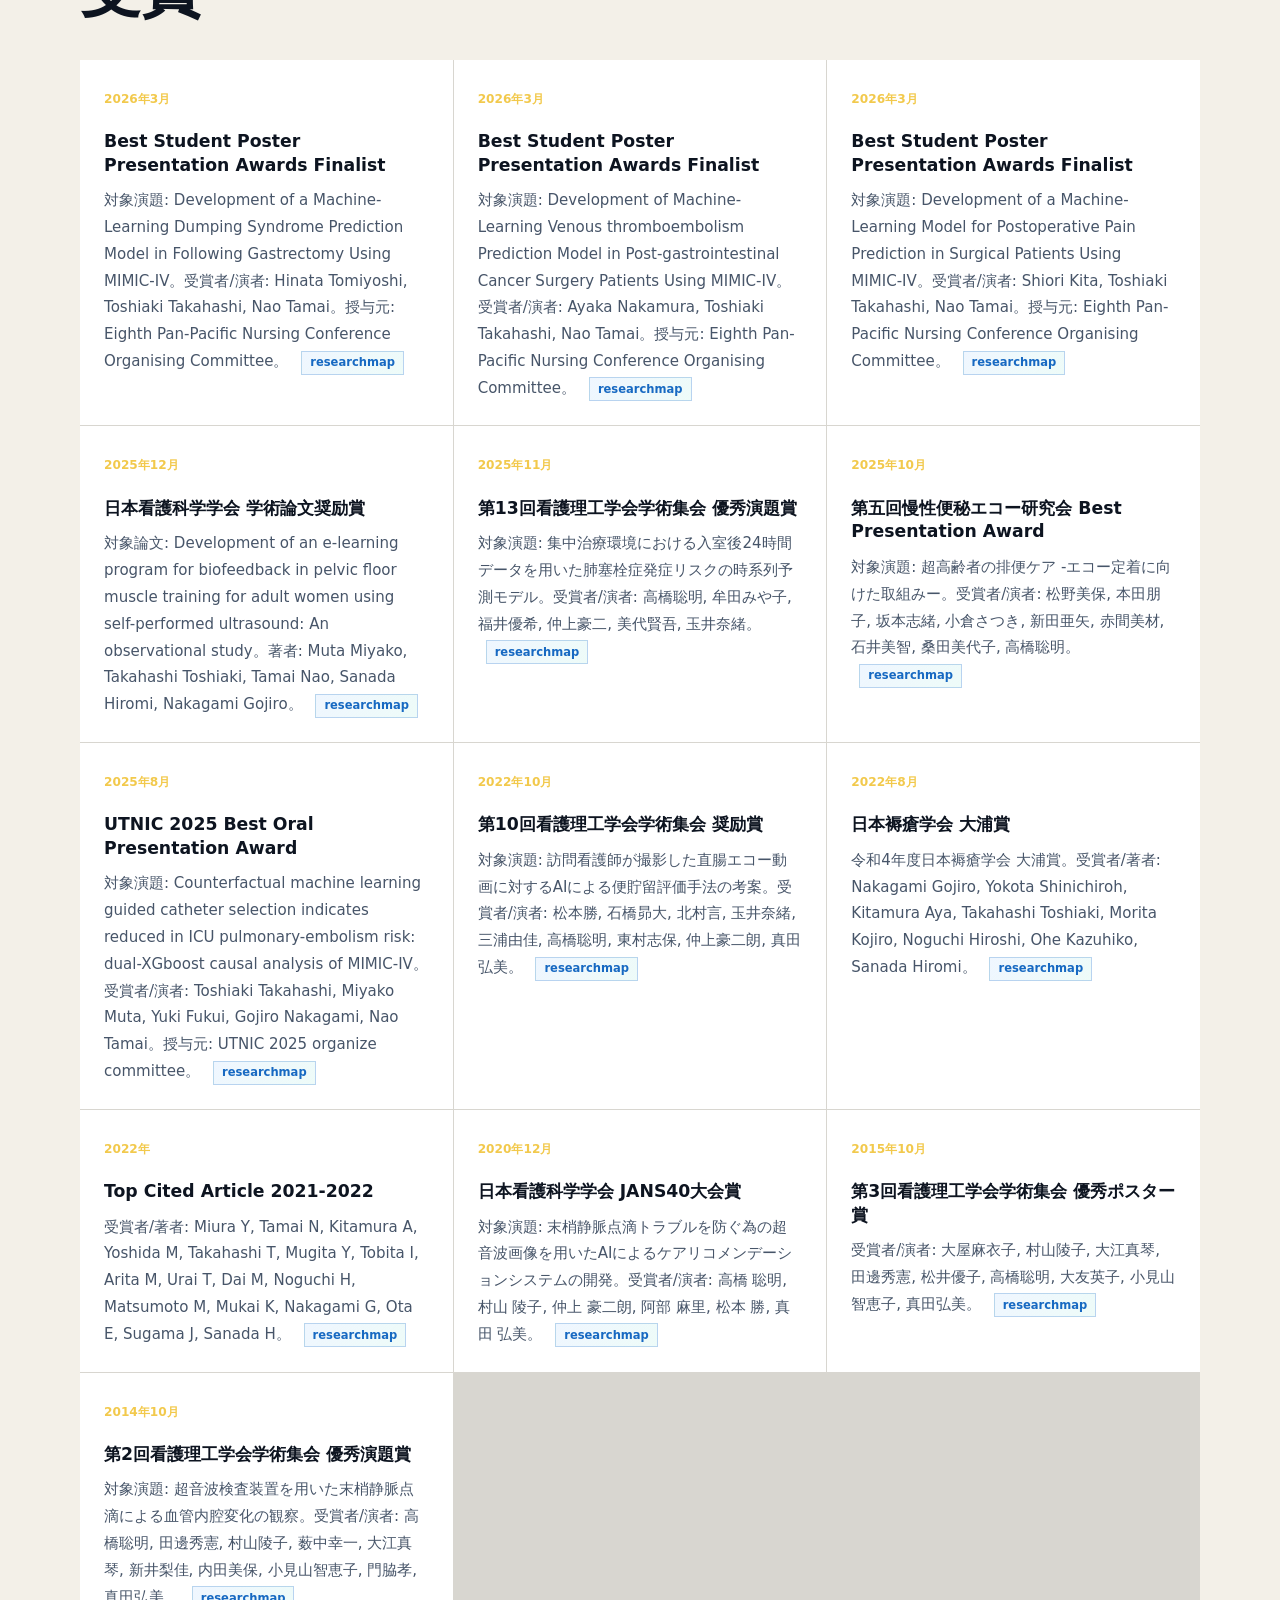
==== commit ace42088: "Add accepted JAMDA pressure injury prognosis paper" ====
--- a/index.html
+++ b/index.html
@@ -620,9 +620,10 @@
               <button type="button" data-news-filter="media">Media</button>
               <button type="button" data-news-filter="role">Roles</button>
             </div>
-            <p class="result-count" data-news-count>86件を表示</p>
+            <p class="result-count" data-news-count>87件を表示</p>
           </div>
           <ul class="news-list home-news-list" id="latest-news-list" data-news-list>
+            <li><time>2026年9月23日</time><span>Journal of the American Medical Directors Association (JAMDA)に、訪問看護の創傷・ケア記録を用いた褥瘡予後予測モデルに関する論文「Predictive models for pressure injury prognosis using home-visit nursing wound and care records」が採択されました（掲載待ち / in press）。著者: Yuki Fukui, Toshiaki Takahashi, Mao Kunimitsu, Miyako Muta, Aya Kitamura, Kenta Sugahara, Hiromi Sanada, Gojiro Nakagami。 <a class="source-link" href="https://researchmap.jp/some0104/published_papers/55031310?lang=ja" target="_blank" rel="noreferrer">researchmap</a></span></li>
             <li><time>2026年9月12日</time><span>千葉看護学会 第32回学術集会で「未来を作る看護とAI 教育・地域・医療が描く新しい人材像と学びの形」の招待シンポジウムに登壇。演者: 高橋聡明。 <a class="source-link" href="https://researchmap.jp/some0104/presentations/54986024?lang=ja" target="_blank" rel="noreferrer">researchmap</a></span></li>
             <li><time>2026年8月30日</time><span>JANS 若手の会南関東企画「第2回隣の研究者何しているの」でオーガナイザーを担当。高橋聡明。 <a class="source-link" href="https://researchmap.jp/some0104/presentations/54985996?lang=ja" target="_blank" rel="noreferrer">researchmap</a></span></li>
             <li><time>2026年8月14日</time><span>Machine Learning for Healthcare 2026で、写真に基づく褥瘡トリアージにおけるマルチモーダル大規模言語モデルの性能に関するポスター発表を実施。演者: Toshiaki TAKAHASHI, Hinata Tairako, Nao Tamai。<a class="source-link" href="https://researchmap.jp/some0104/presentations/54672453?lang=ja" target="_blank" rel="noreferrer">researchmap</a></span></li>
@@ -2642,6 +2643,15 @@
         </div>
         <div class="publication-list" id="publication-list" data-publication-list>
           <article>
+            <span>Journal of the American Medical Directors Association (JAMDA) in press / 2026年9月23日採択 / 査読有り</span>
+            <h3><a href="https://researchmap.jp/some0104/published_papers/55031310?lang=ja" target="_blank" rel="noreferrer">Predictive models for pressure injury prognosis using home-visit nursing wound and care records</a></h3>
+            <p class="publication-authors">Authors: Yuki Fukui, Toshiaki Takahashi, Mao Kunimitsu, Miyako Muta, Aya Kitamura, Kenta Sugahara, Hiromi Sanada, Gojiro Nakagami</p>
+            <p>正式な出版年月日・巻号・ページ・DOIは未確認です。</p>
+            <div class="publication-links">
+              <a href="https://researchmap.jp/some0104/published_papers/55031310?lang=ja" target="_blank" rel="noreferrer">researchmap</a>
+            </div>
+          </article>
+          <article>
             <span>CIN: Computers, Informatics, Nursing in press 2026年8月</span>
             <h3><a href="https://researchmap.jp/some0104/published_papers/54492163?lang=ja" target="_blank" rel="noreferrer">Long-term feasibility of extended reality-based training support systems for home-visiting nurses</a></h3>
             <p class="publication-authors">Authors: Sotaro Shimada, Toshiaki Takahashi, Aya Kitamura, Masaru Matsumoto, Yuko Mugita, Momoe Hiraoka, Masahiro Yamane, Nami Ohashi, Yasuko Ogura, Eriko Nakashima, Hiromi Sanada, Gojiro Nakagami</p>
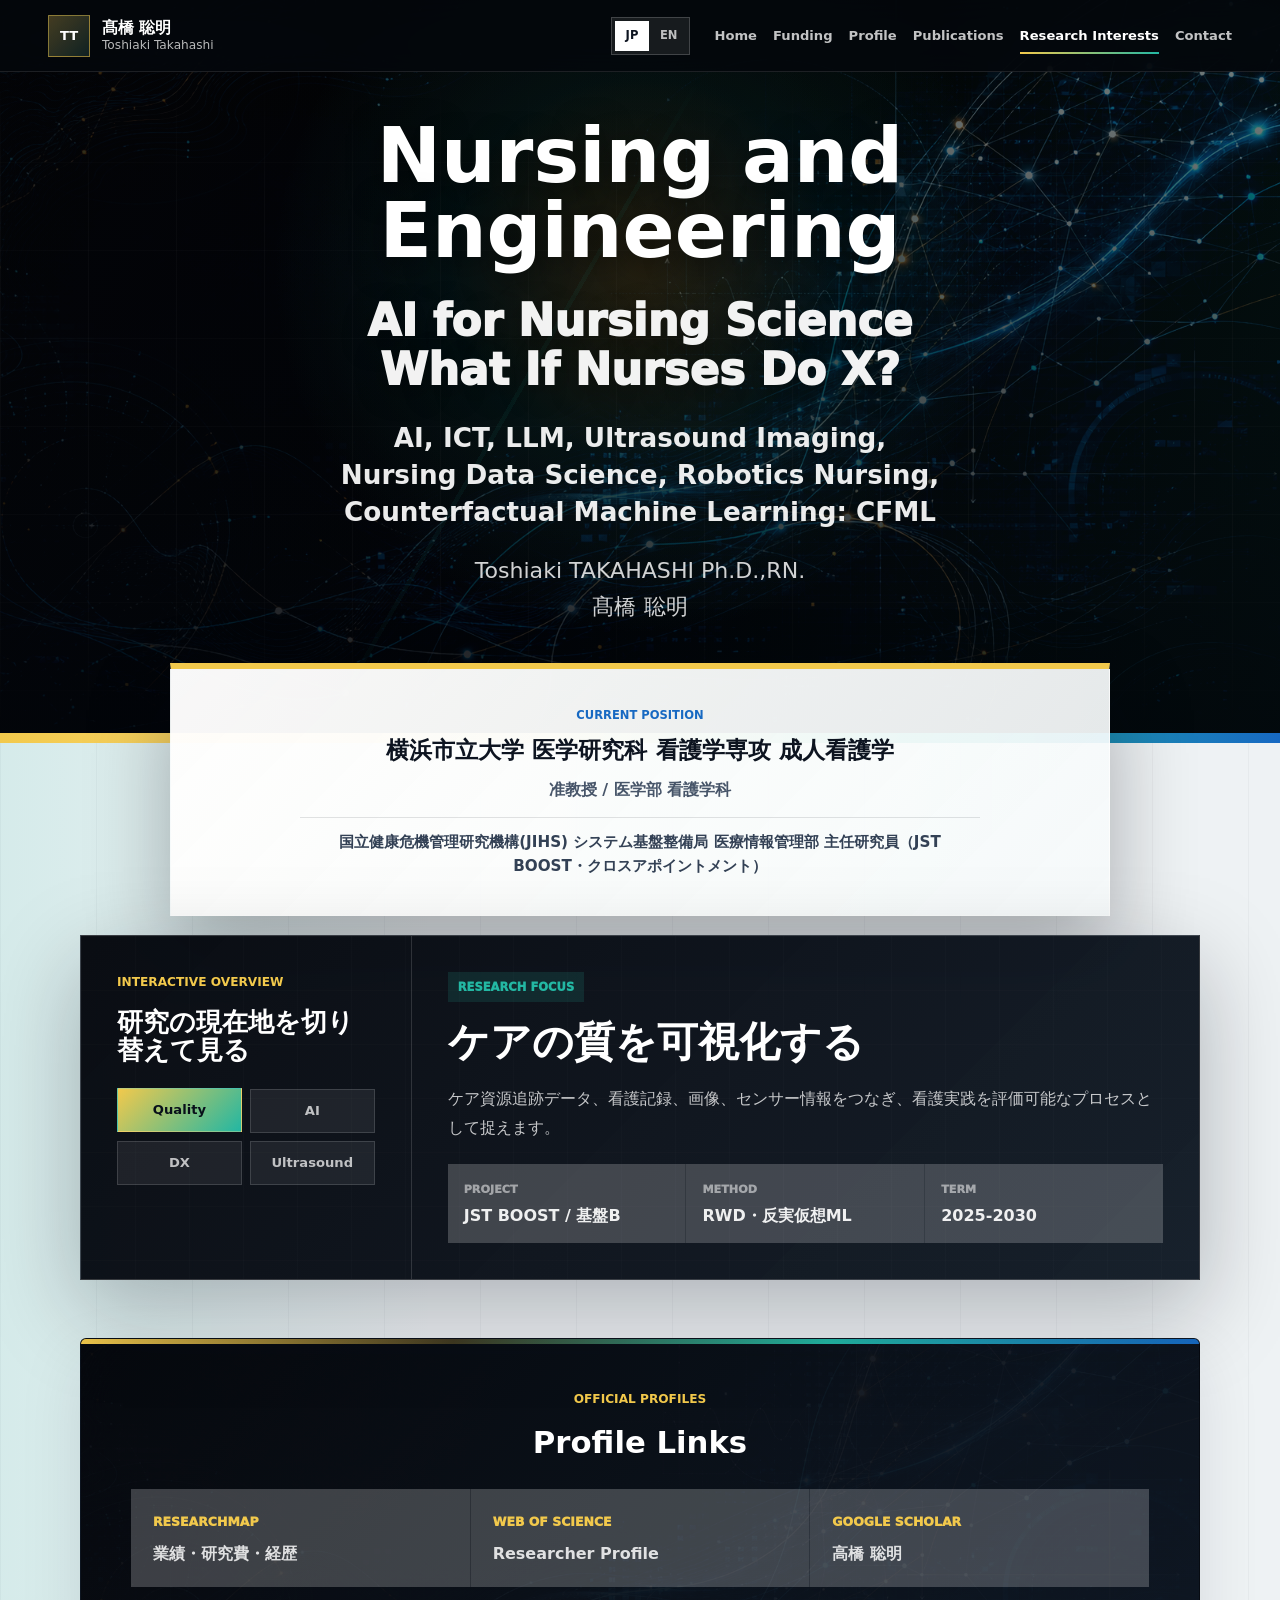
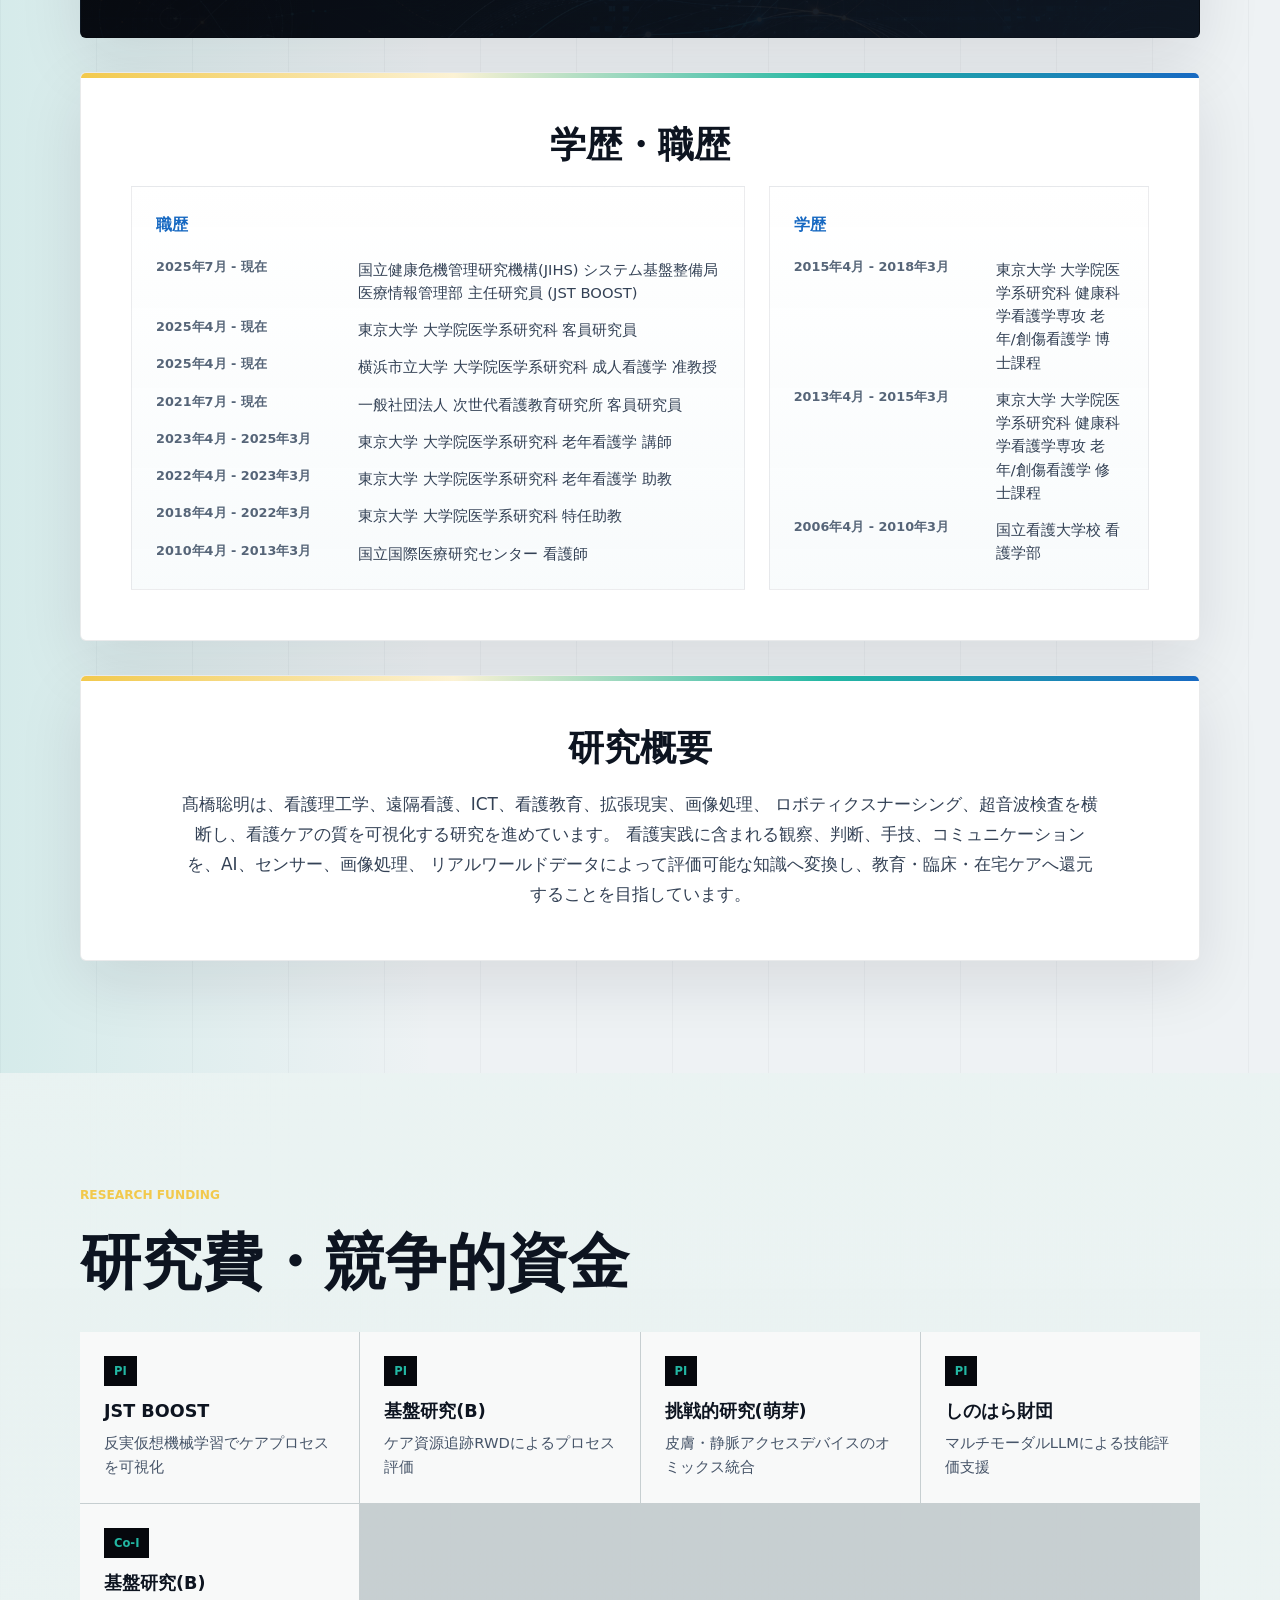
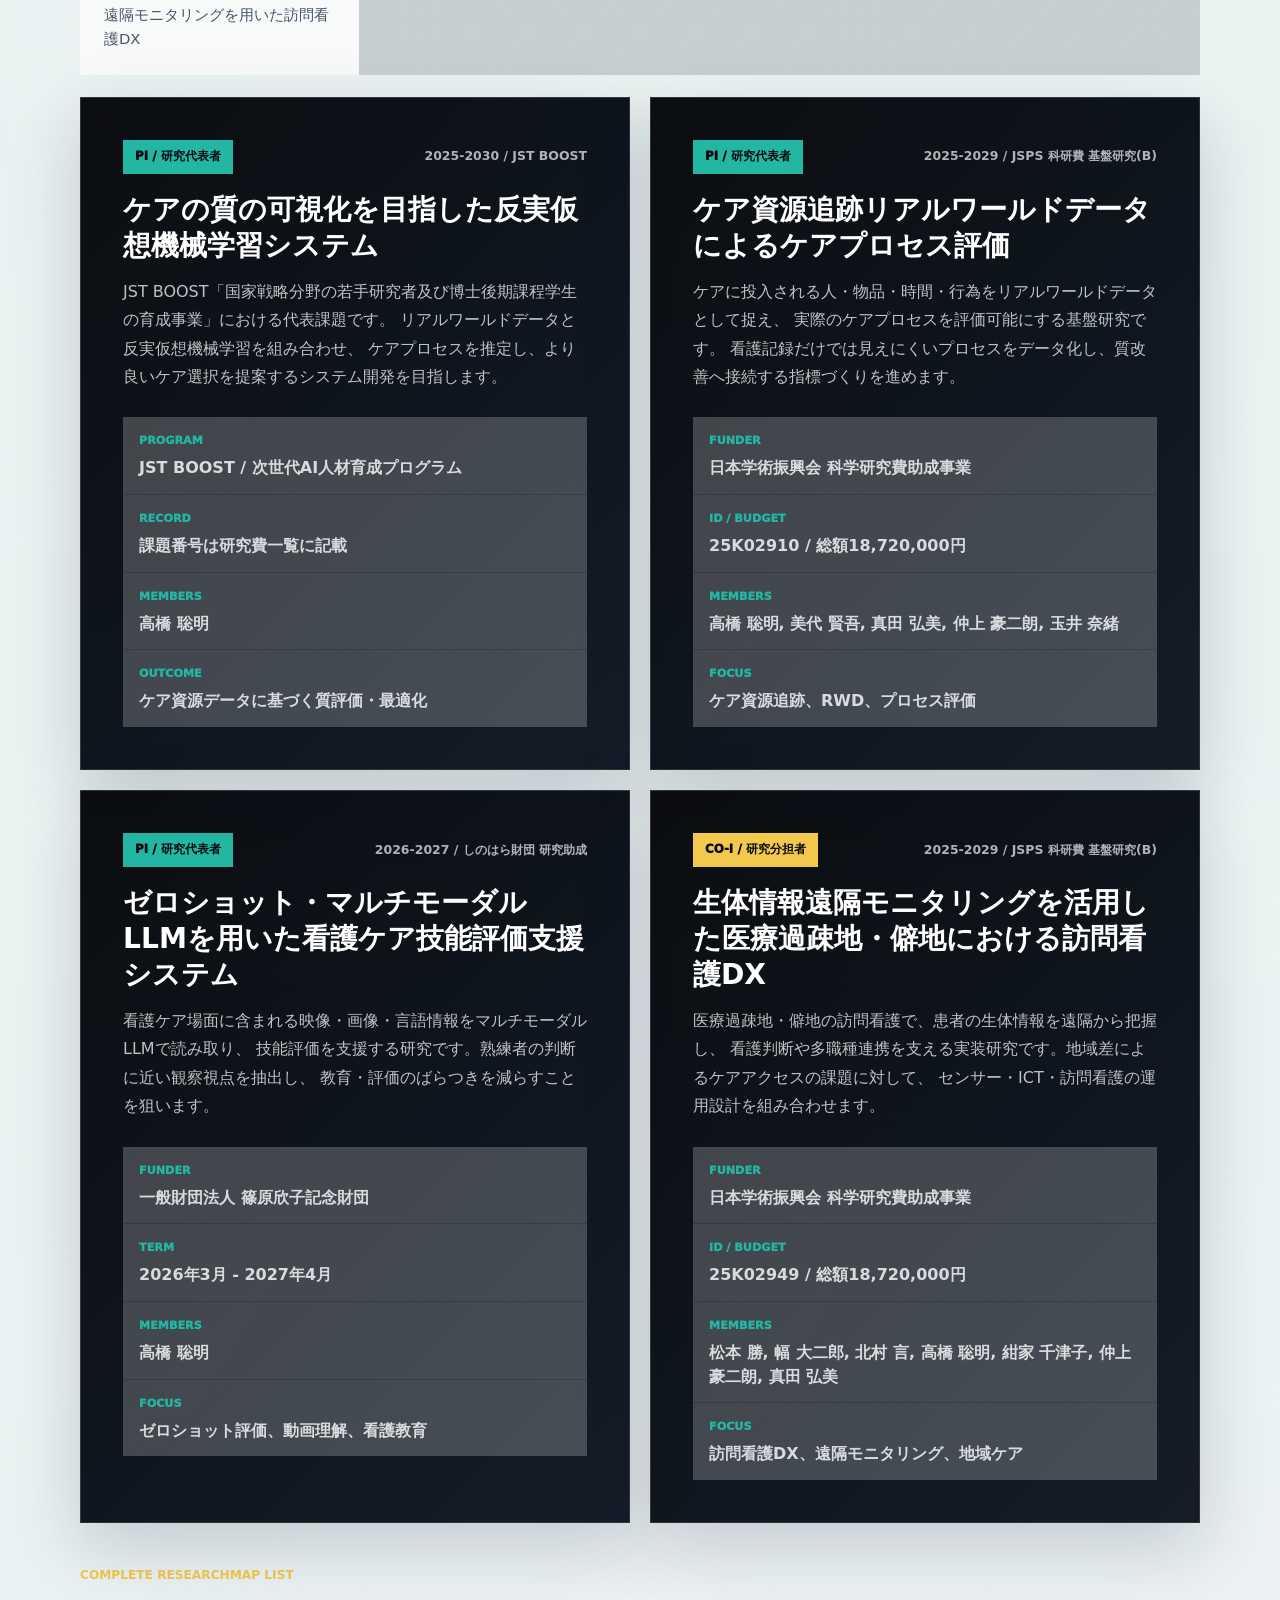
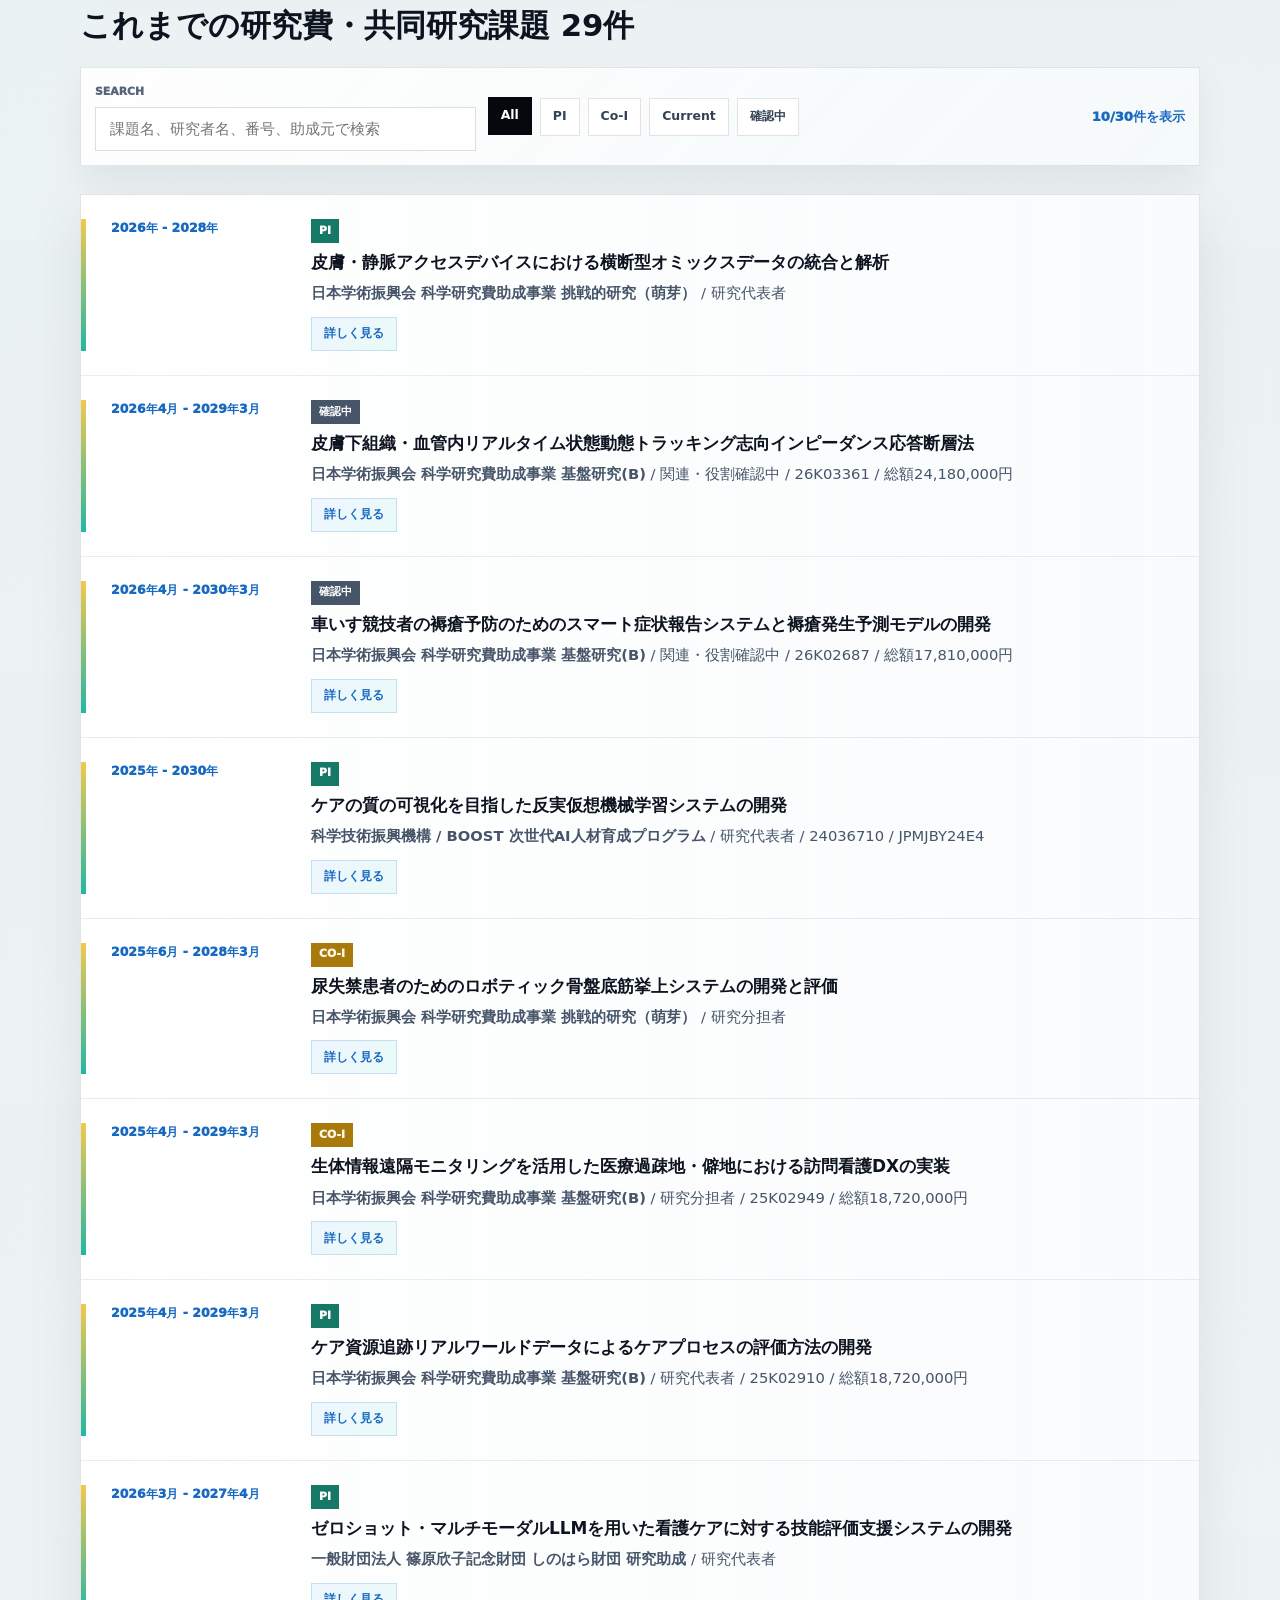
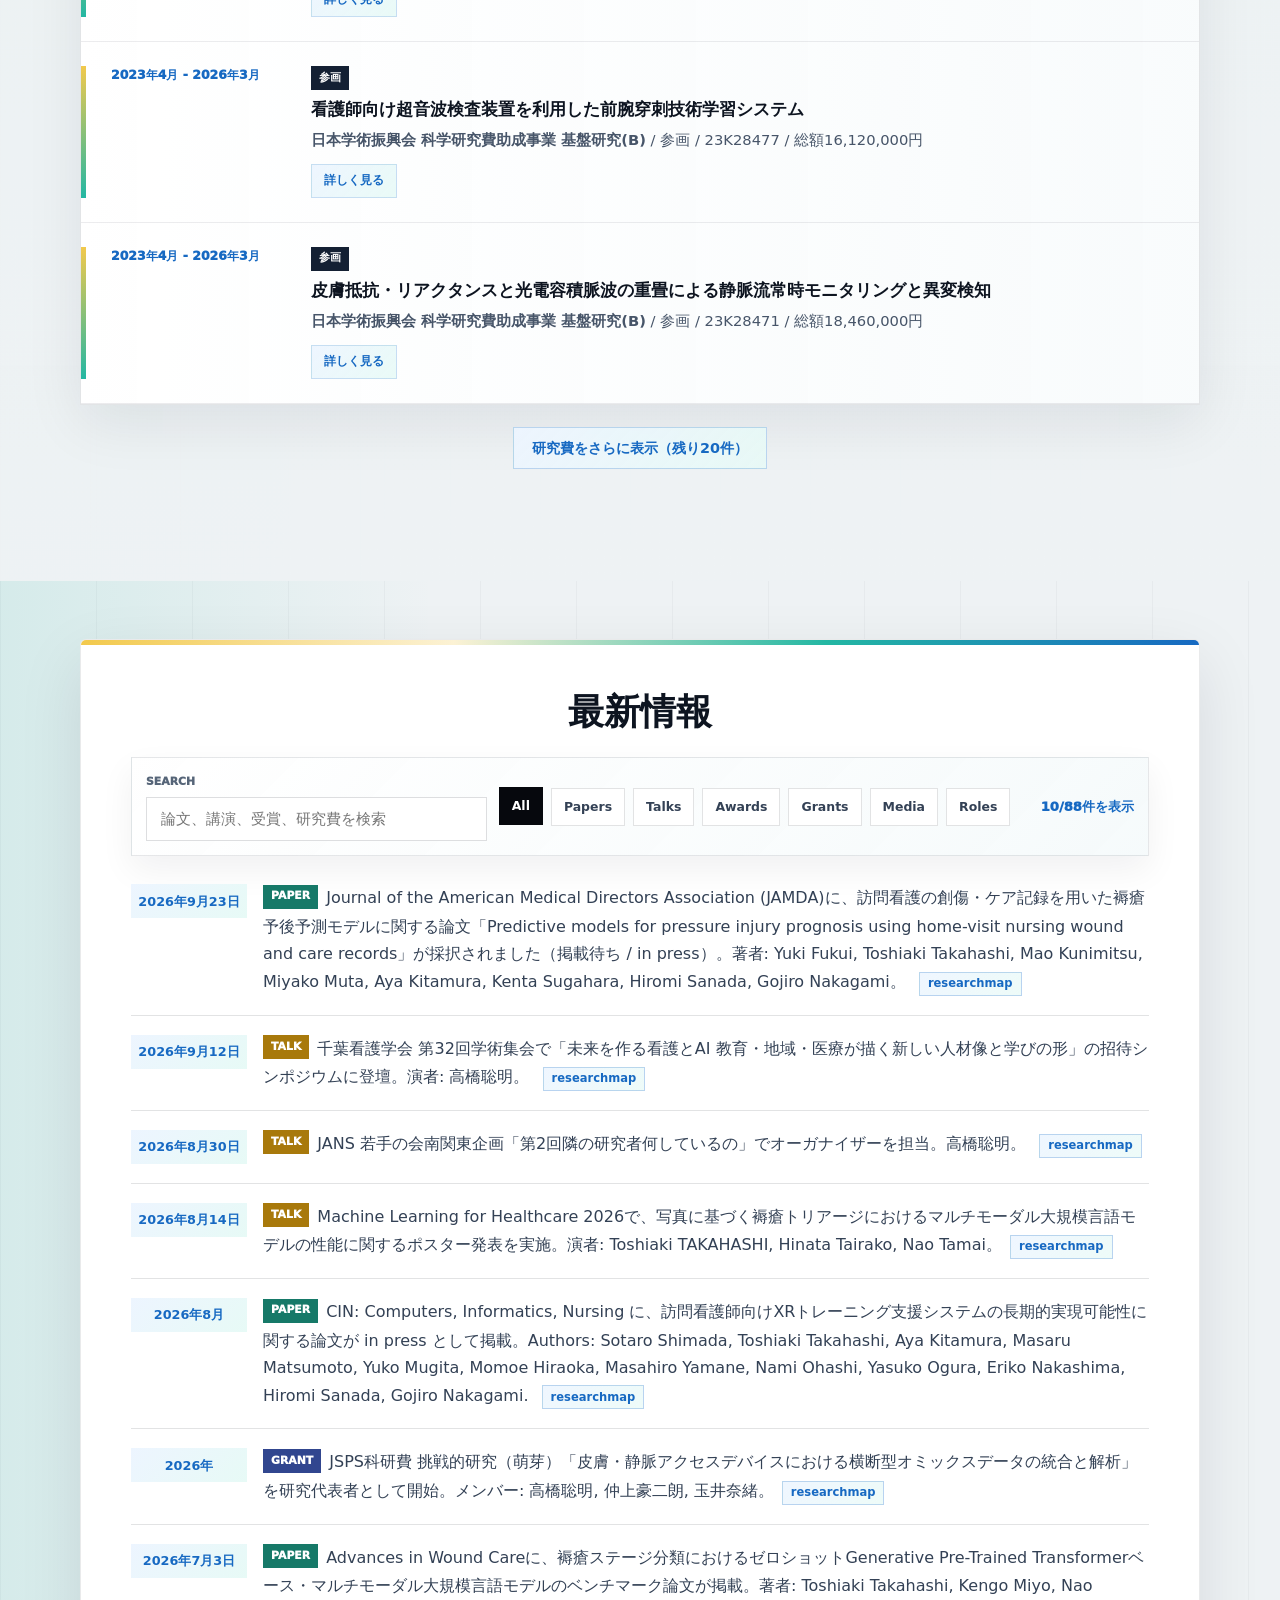
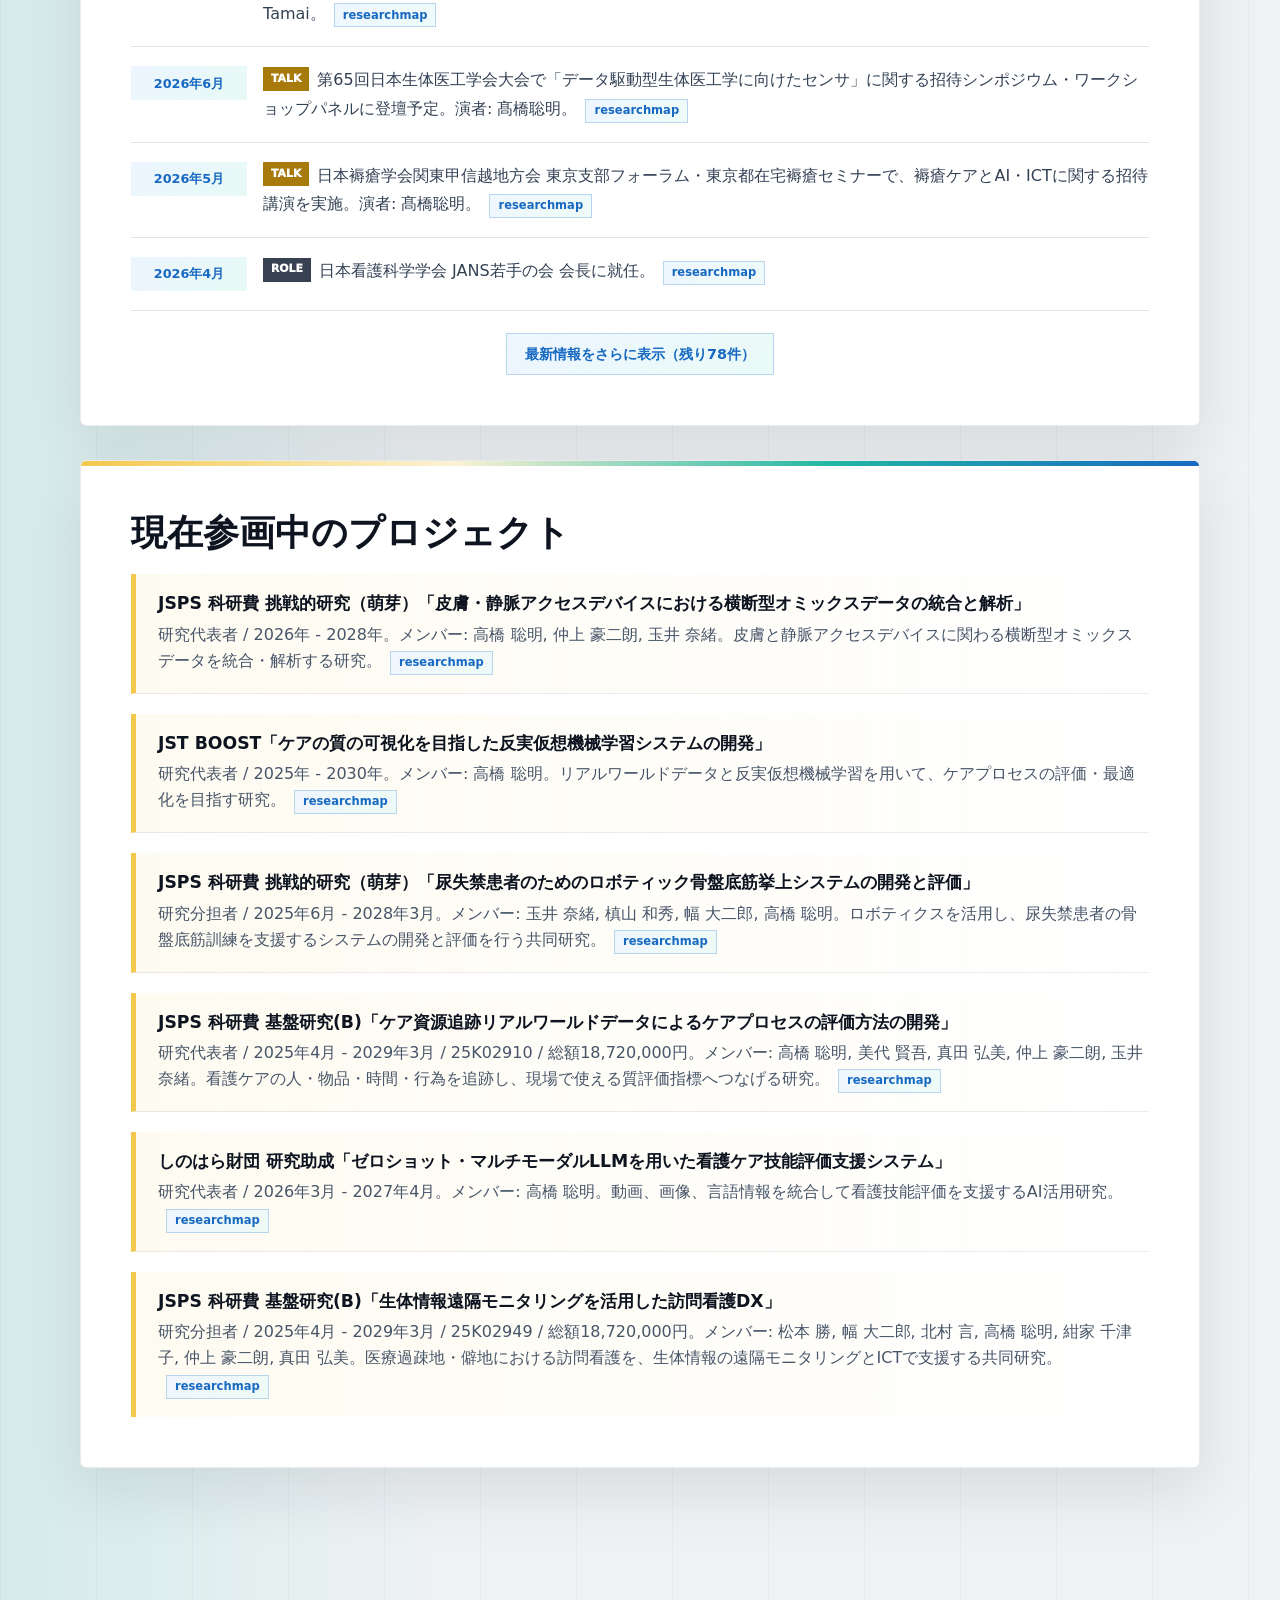
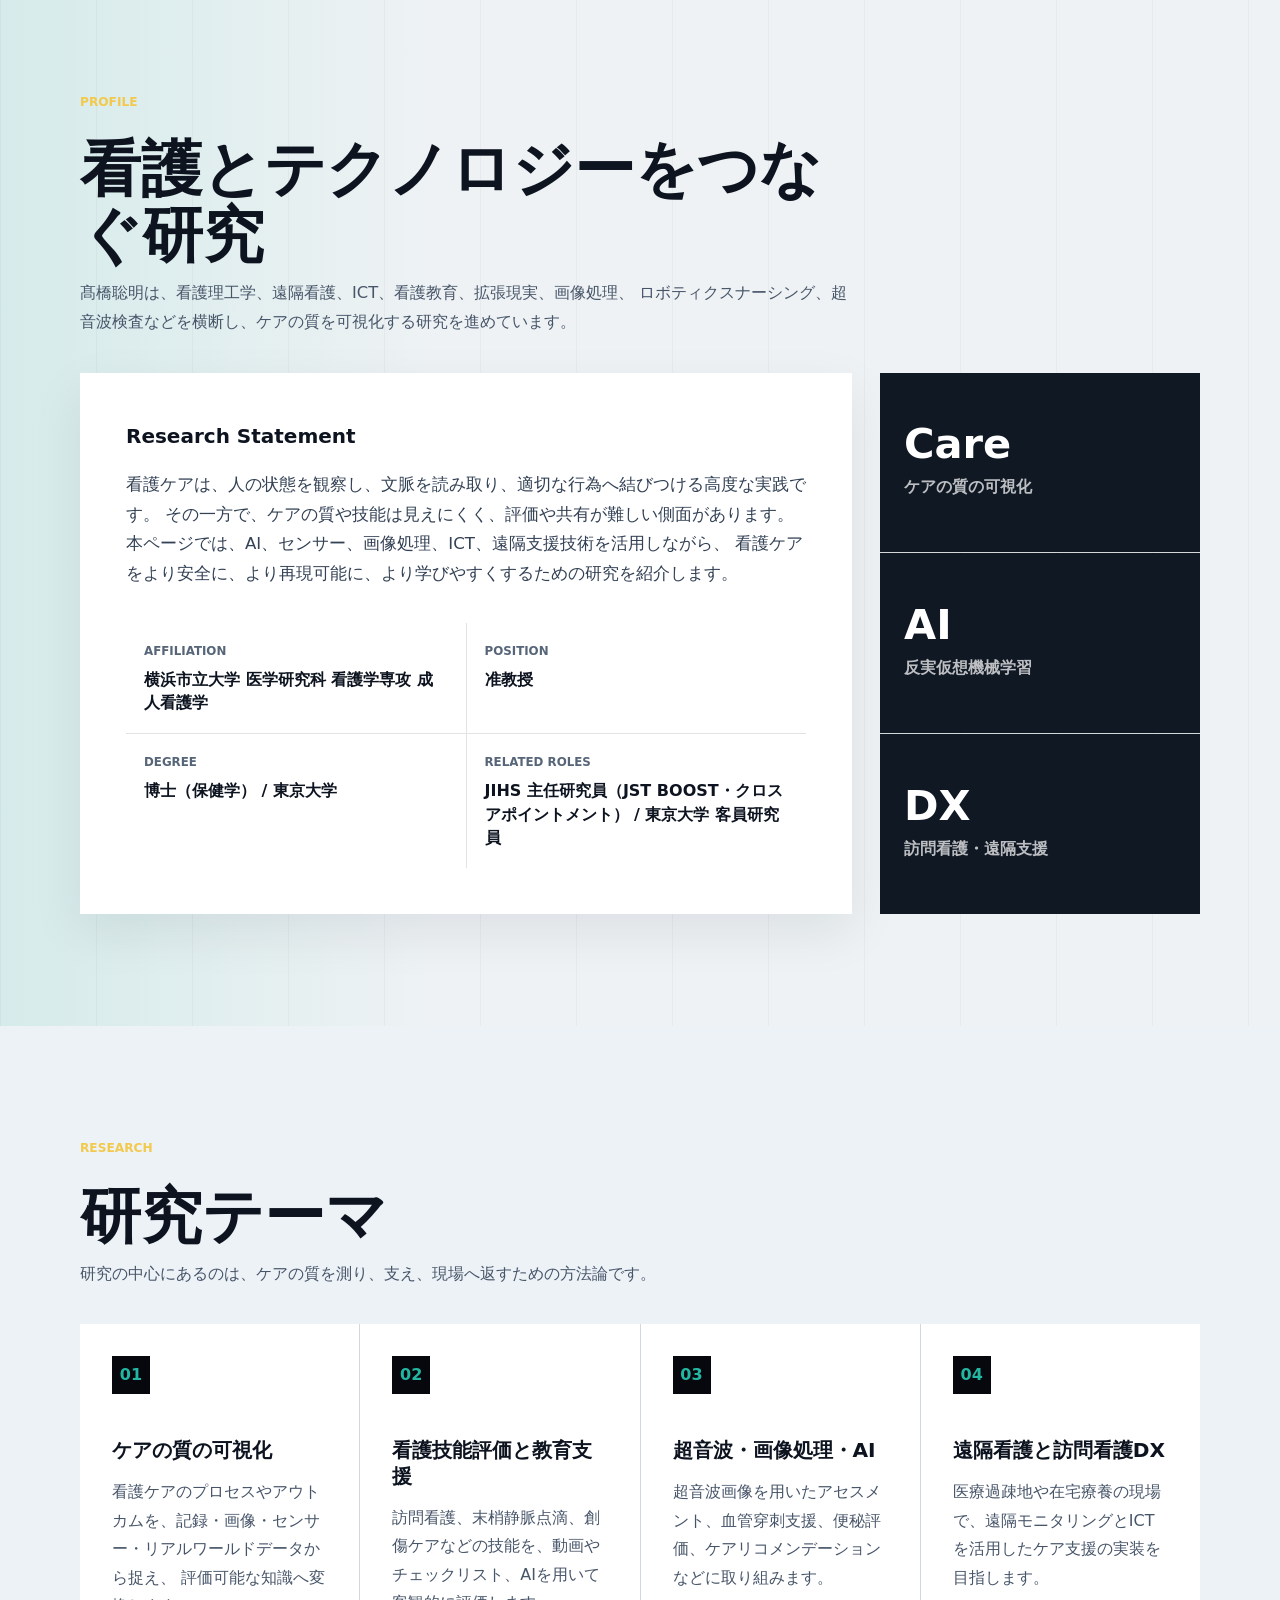
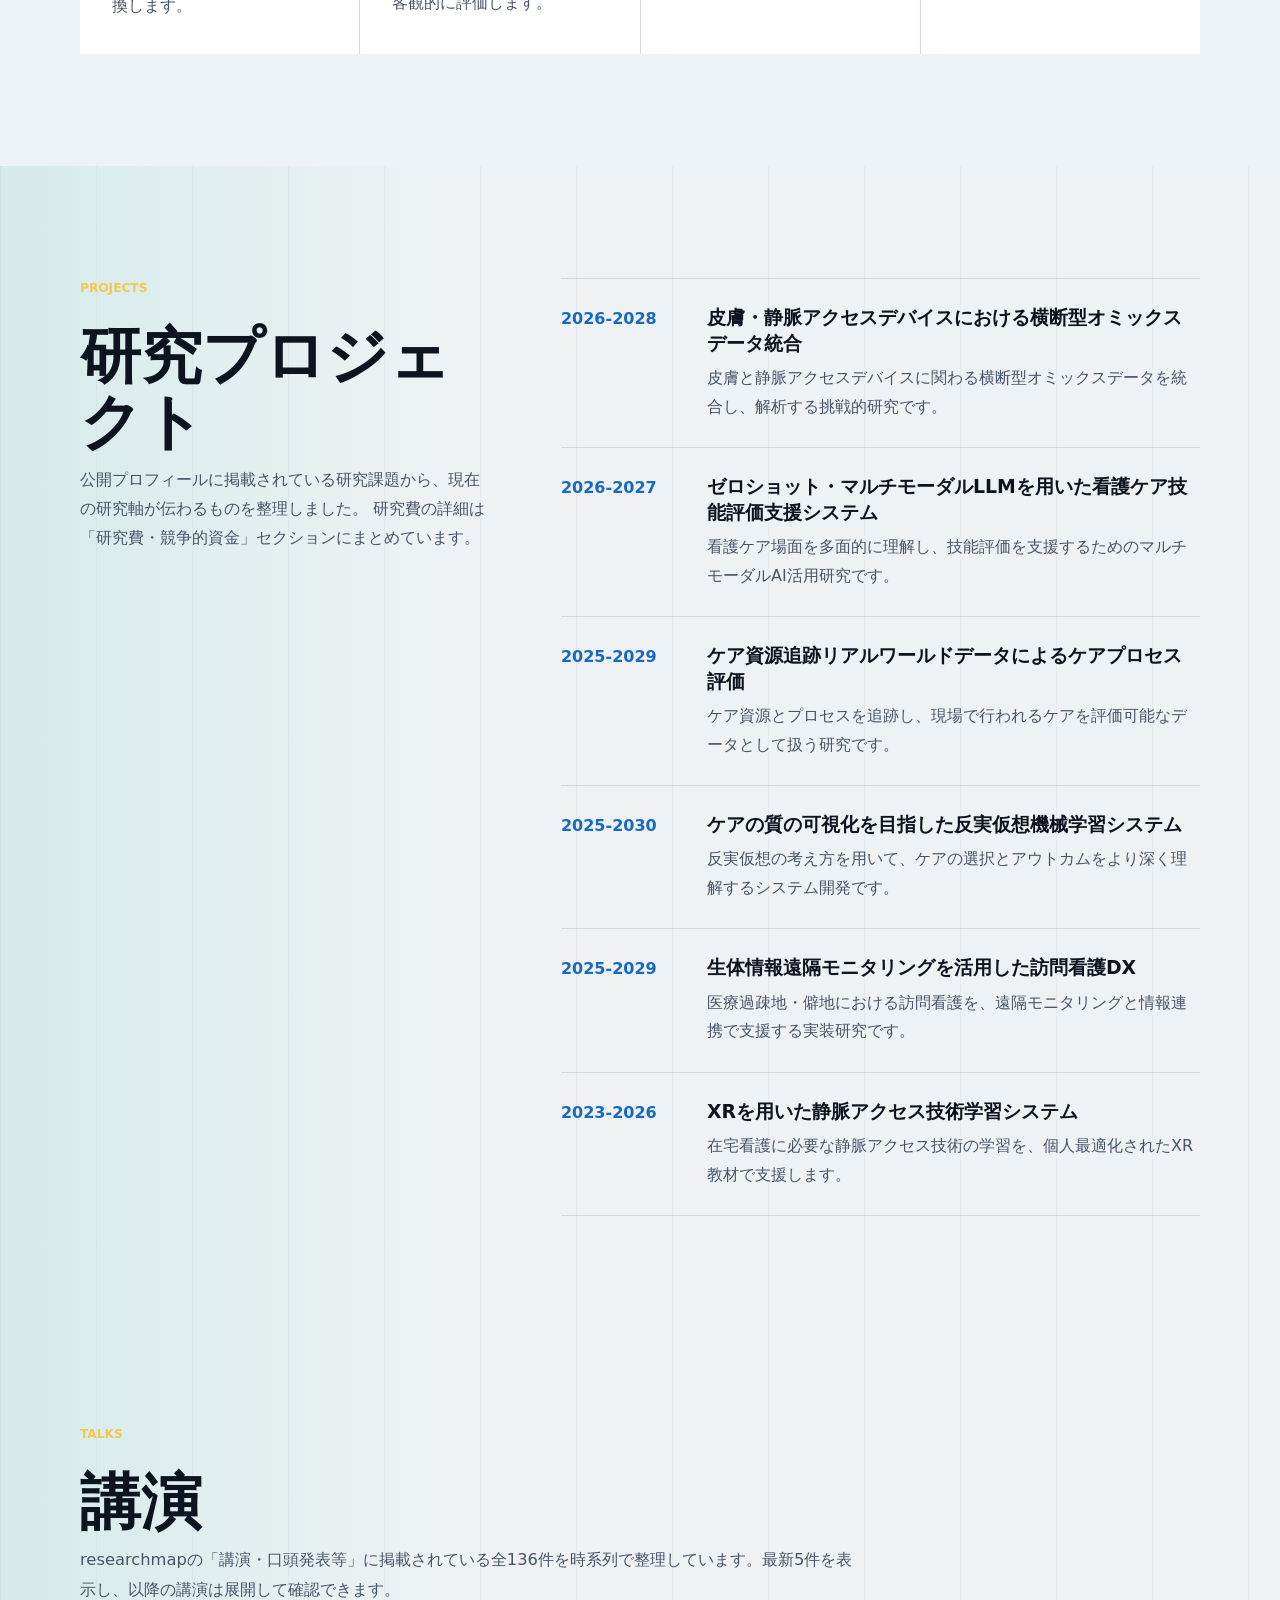
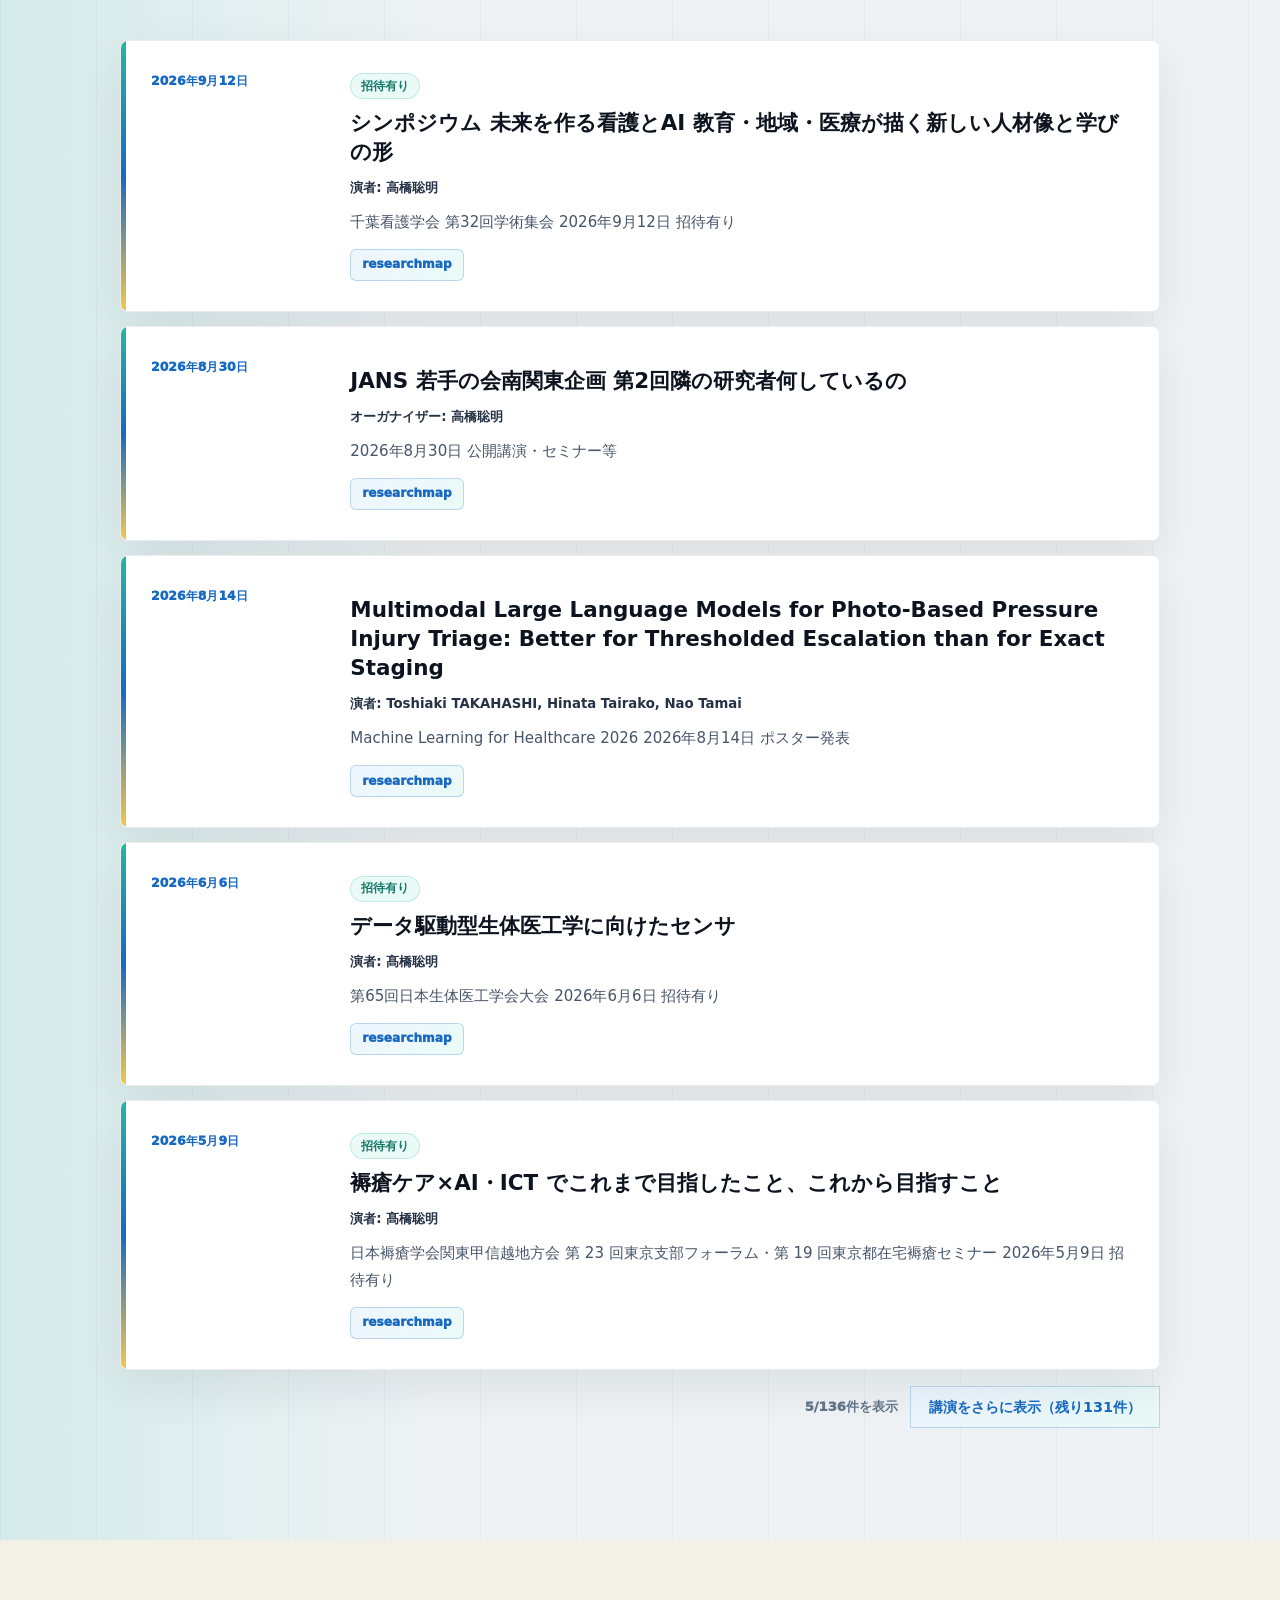
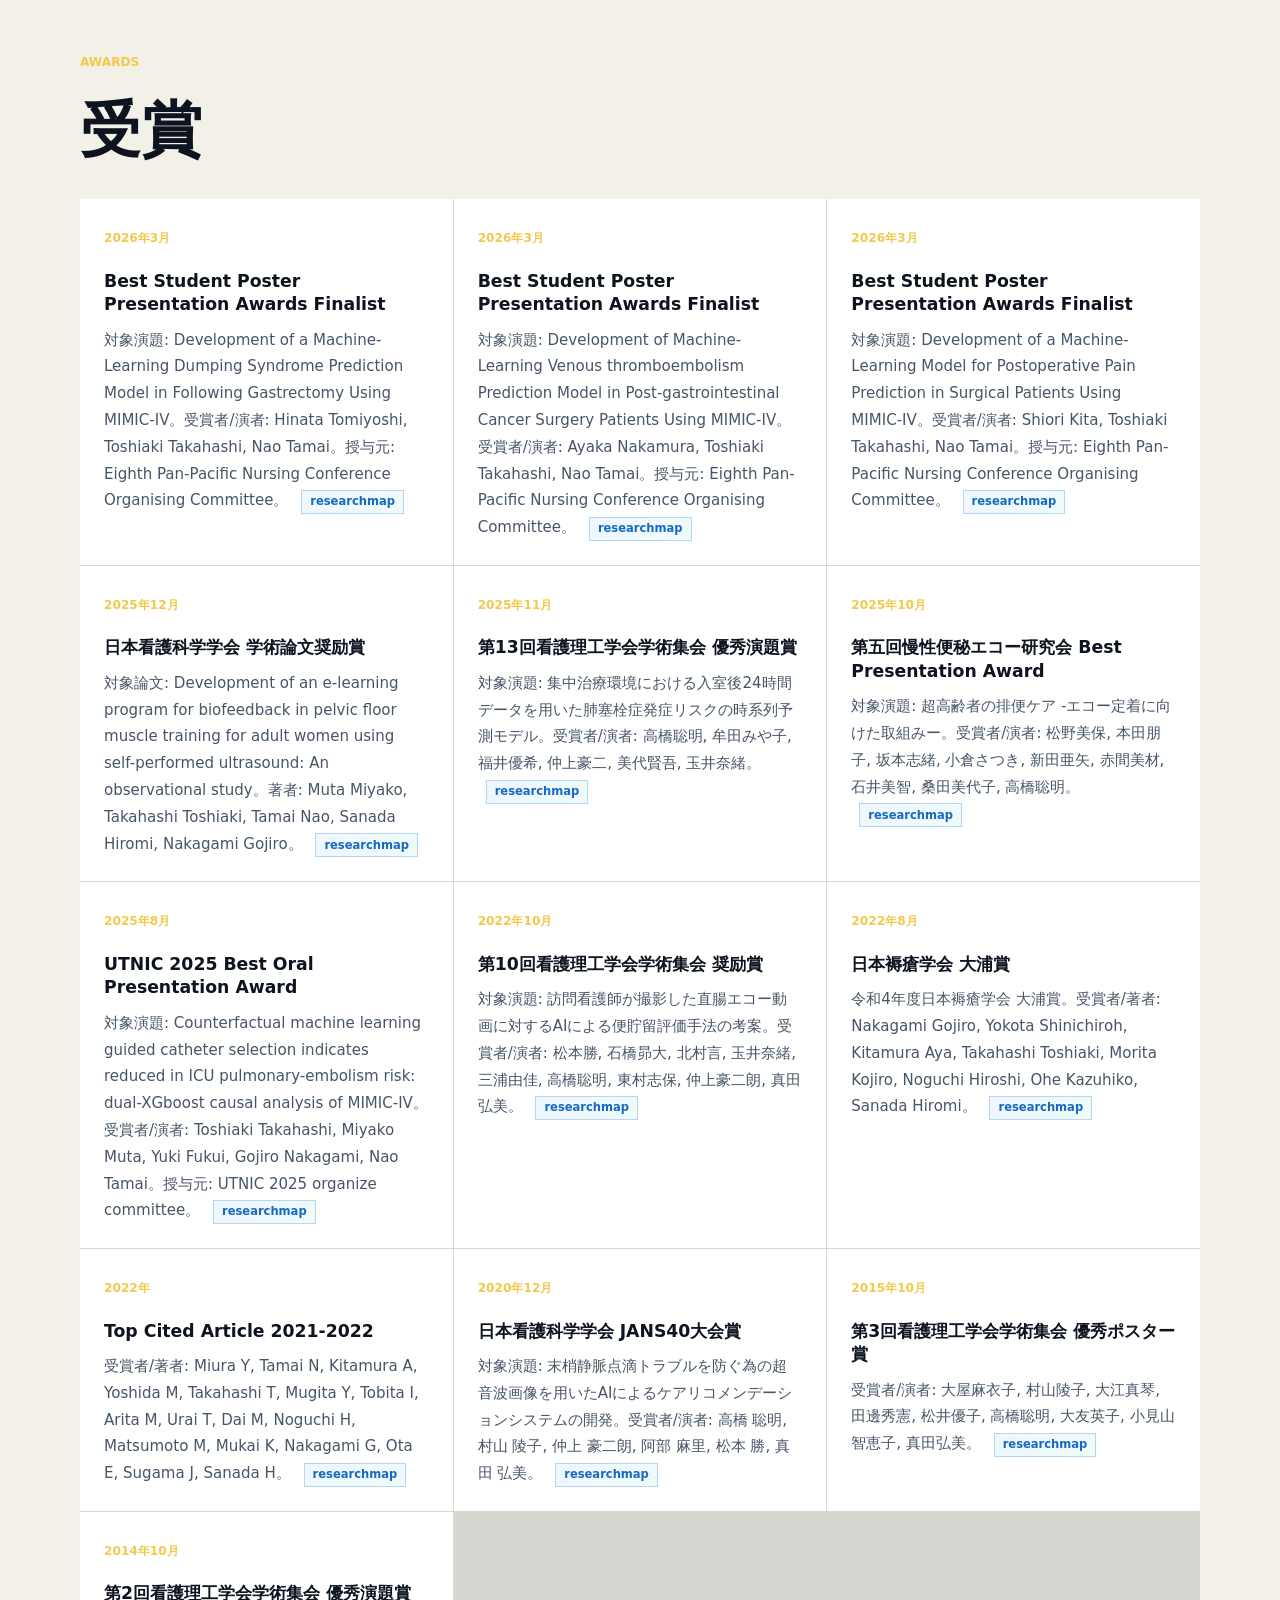
==== commit d581d6db: "Add robotic pelvic floor research project" ====
--- a/index.html
+++ b/index.html
@@ -385,6 +385,14 @@
               <h3><a href="https://researchmap.jp/some0104/research_projects/50336627?lang=ja" target="_blank" rel="noreferrer">ケアの質の可視化を目指した反実仮想機械学習システムの開発</a></h3>
               <p><strong>科学技術振興機構 / BOOST 次世代AI人材育成プログラム</strong> / 研究代表者 / 24036710 / JPMJBY24E4</p>
               <p class="members">メンバー: 高橋 聡明</p>
+            </div>
+          </li>
+          <li>
+            <time>2025年6月 - 2028年3月</time>
+            <div>
+              <h3><a href="https://researchmap.jp/some0104/research_projects/55133533?lang=ja" target="_blank" rel="noreferrer">尿失禁患者のためのロボティック骨盤底筋挙上システムの開発と評価</a></h3>
+              <p><strong>日本学術振興会 科学研究費助成事業 挑戦的研究（萌芽）</strong> / 研究分担者</p>
+              <p class="members">メンバー: 玉井 奈緒, 槙山 和秀, 幅 大二郎, 高橋 聡明</p>
             </div>
           </li>
           <li>
@@ -674,6 +682,7 @@
             <li><time>2025年7月</time><span>日本老年泌尿器科学会誌に、エコーを用いた骨盤底筋群収縮量と術後尿失禁の関連に関する症例集積研究が掲載。著者: 神原 真理子, 蓼沼 知之, 槙山 和秀, 牟田 みや子, 高橋 聡明, 仲上 豪二朗, 林 ゑり子, 玉井 奈緒。<a class="source-link" href="https://researchmap.jp/some0104/published_papers/52865220?lang=ja" target="_blank" rel="noreferrer">researchmap</a></span></li>
             <li><time>2025年7月</time><span>IEEE EMBC 2025で、MIMIC-IV電子健康記録データを用いたICU肺塞栓予測研究をポスター発表。演者: Toshiaki Takahashi, Miyako Muta, Yuki Fukui, Nao Tamai, Gojiro Nakagami。<a class="source-link" href="https://researchmap.jp/some0104/presentations/50650100?lang=ja" target="_blank" rel="noreferrer">researchmap</a></span></li>
             <li><time>2025年6月</time><span>Journal of the Association for Vascular Accessに、超音波画像から血栓・皮下浮腫を自動検出する研究論文が掲載。著者: Toshiaki Takahashi, Gojiro Nakagami, Ryoko Murayama, Mari Abe, Masaru Matsumoto, Hiromi Sanada。<a class="source-link" href="https://researchmap.jp/some0104/published_papers/48871216?lang=ja" target="_blank" rel="noreferrer">researchmap</a></span></li>
+            <li><time>2025年6月</time><span>JSPS 科研費 挑戦的研究（萌芽）「尿失禁患者のためのロボティック骨盤底筋挙上システムの開発と評価」に研究分担者として参画。メンバー: 玉井 奈緒, 槙山 和秀, 幅 大二郎, 高橋 聡明。<a class="source-link" href="https://researchmap.jp/some0104/research_projects/55133533?lang=ja" target="_blank" rel="noreferrer">researchmap</a></span></li>
             <li><time>2025年6月</time><span>第67回日本老年医学会学術集会で、介護ロボットや新しい医療介護機器による高齢者支援に関する招待講演を実施。演者: 高橋聡明。<a class="source-link" href="https://researchmap.jp/some0104/presentations/50505371?lang=ja" target="_blank" rel="noreferrer">researchmap</a></span></li>
             <li><time>2025年6月</time><span>第34回日本創傷・オストミー・失禁管理学会学術集会で、WOCケアを支える次世代イノベーション技術に関する教育講演を実施。演者: 高橋聡明。<a class="source-link" href="https://researchmap.jp/some0104/presentations/50447200?lang=ja" target="_blank" rel="noreferrer">researchmap</a></span></li>
             <li><time>2025年4月</time><span>横浜市立大学 医学研究科 成人看護学 准教授に着任。<a class="source-link" href="https://researchmap.jp/some0104/research_experience/49662053?lang=ja" target="_blank" rel="noreferrer">researchmap</a></span></li>
@@ -738,6 +747,10 @@
               <span>研究代表者 / 2025年 - 2030年。メンバー: 高橋 聡明。リアルワールドデータと反実仮想機械学習を用いて、ケアプロセスの評価・最適化を目指す研究。<a class="source-link" href="https://researchmap.jp/some0104/research_projects/50336627?lang=ja" target="_blank" rel="noreferrer">researchmap</a></span>
             </li>
             <li>
+              <strong>JSPS 科研費 挑戦的研究（萌芽）「尿失禁患者のためのロボティック骨盤底筋挙上システムの開発と評価」</strong>
+              <span>研究分担者 / 2025年6月 - 2028年3月。メンバー: 玉井 奈緒, 槙山 和秀, 幅 大二郎, 高橋 聡明。ロボティクスを活用し、尿失禁患者の骨盤底筋訓練を支援するシステムの開発と評価を行う共同研究。<a class="source-link" href="https://researchmap.jp/some0104/research_projects/55133533?lang=ja" target="_blank" rel="noreferrer">researchmap</a></span>
+            </li>
+            <li>
               <strong>JSPS 科研費 基盤研究(B)「ケア資源追跡リアルワールドデータによるケアプロセスの評価方法の開発」</strong>
               <span>研究代表者 / 2025年4月 - 2029年3月 / 25K02910 / 総額18,720,000円。メンバー: 高橋 聡明, 美代 賢吾, 真田 弘美, 仲上 豪二朗, 玉井 奈緒。看護ケアの人・物品・時間・行為を追跡し、現場で使える質評価指標へつなげる研究。<a class="source-link" href="https://researchmap.jp/some0104/research_projects/50331793?lang=ja" target="_blank" rel="noreferrer">researchmap</a></span>
             </li>
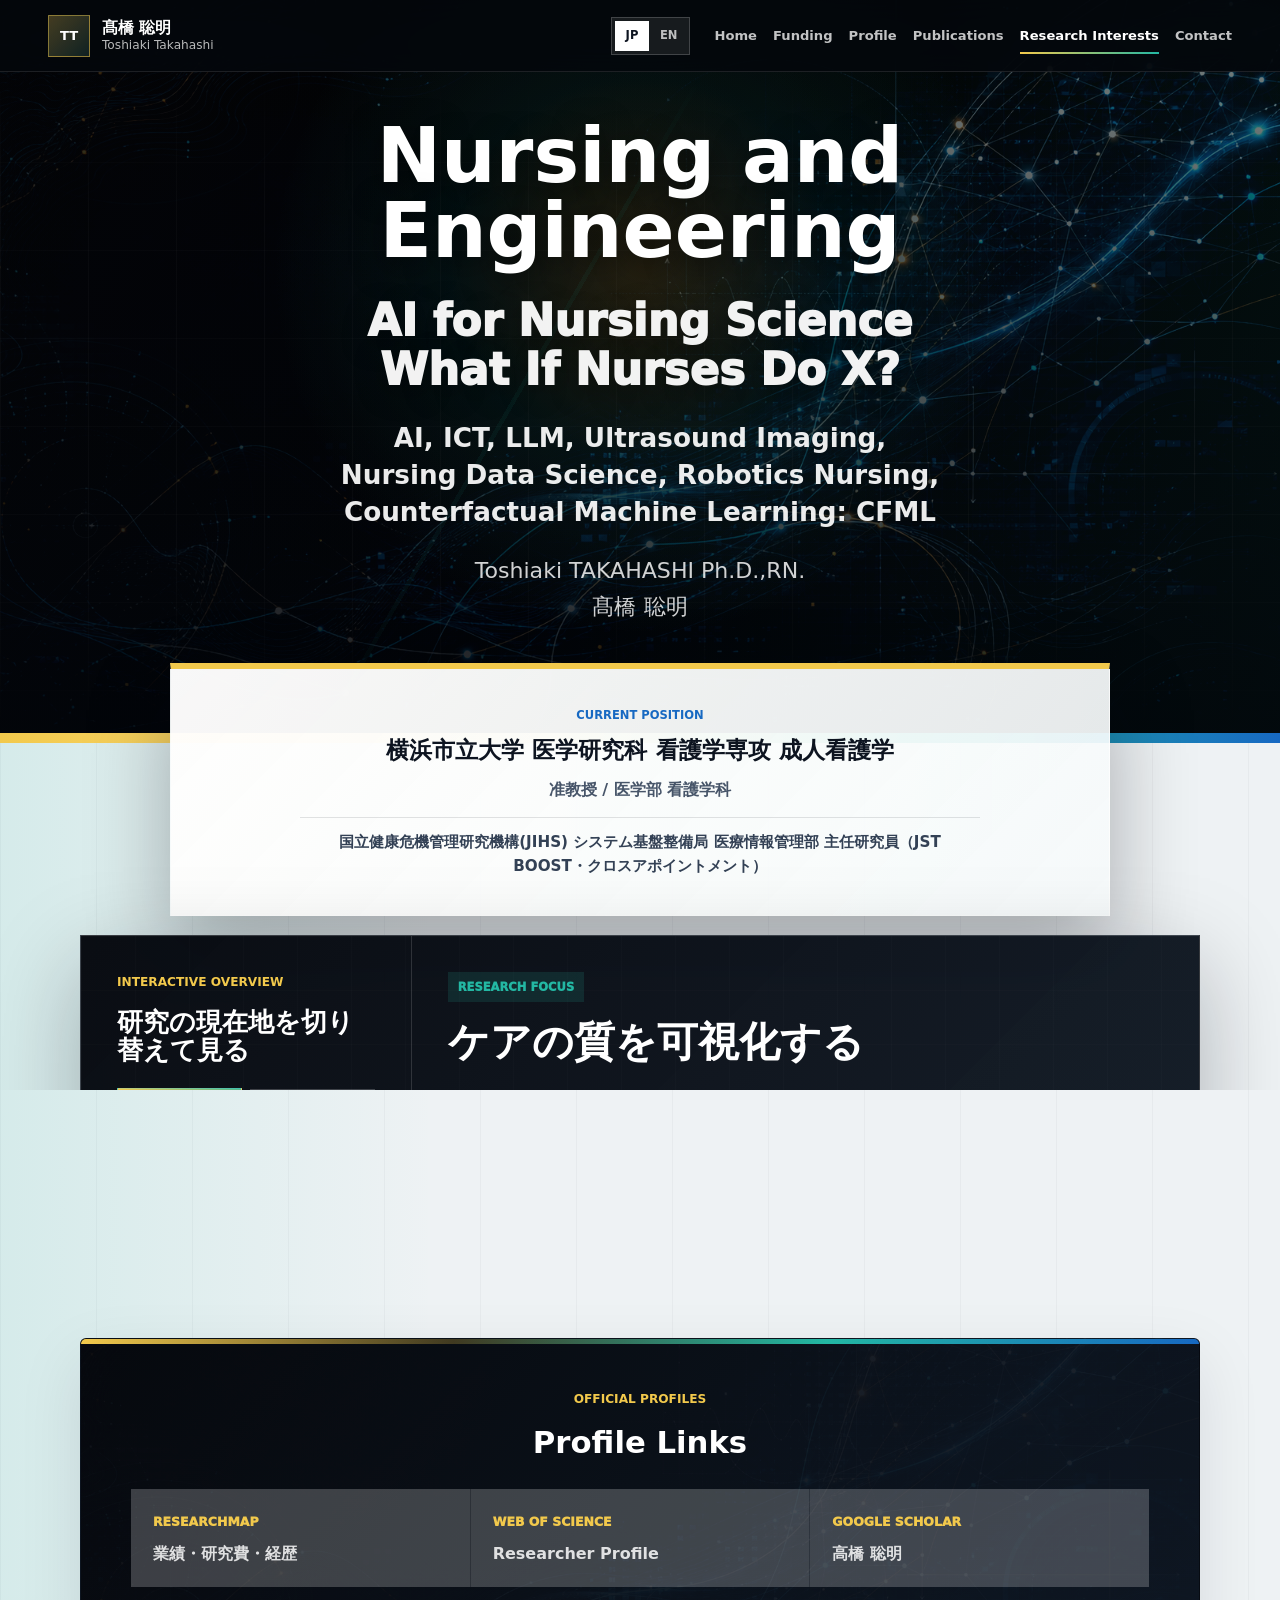
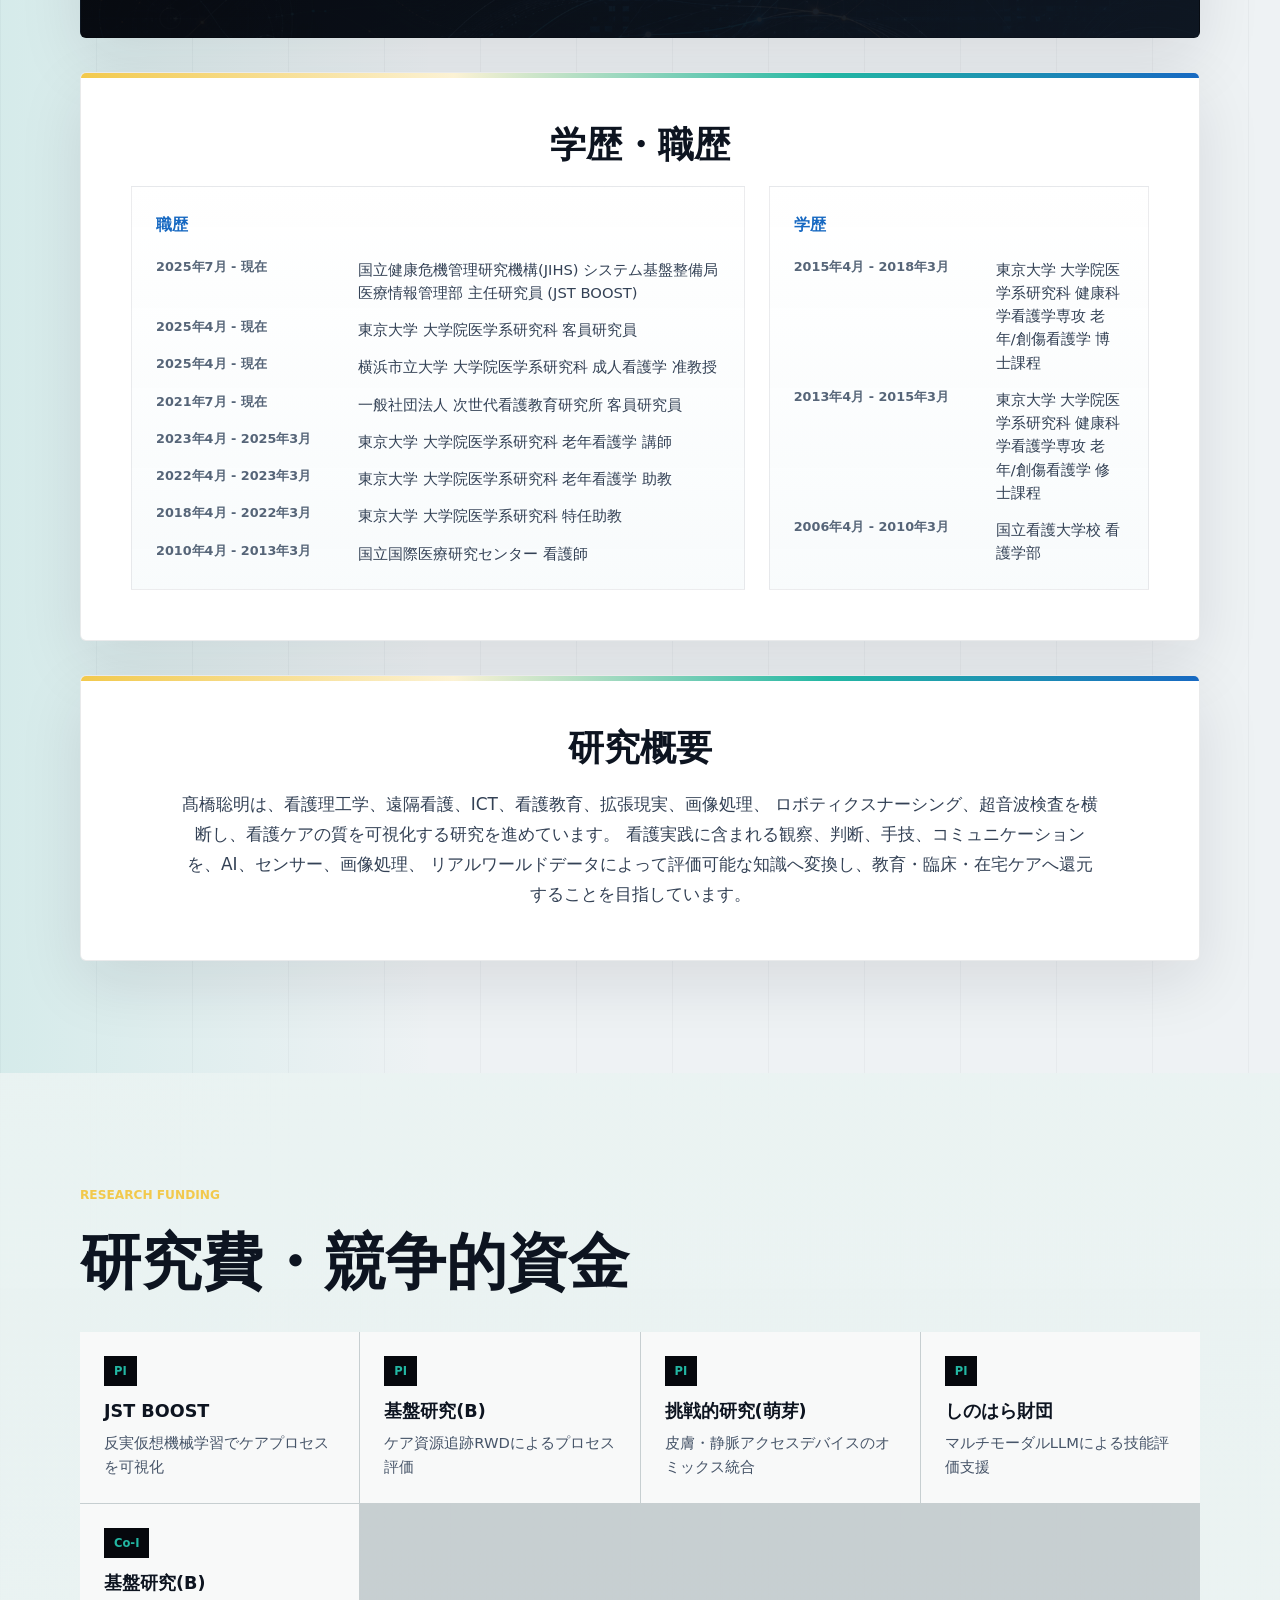
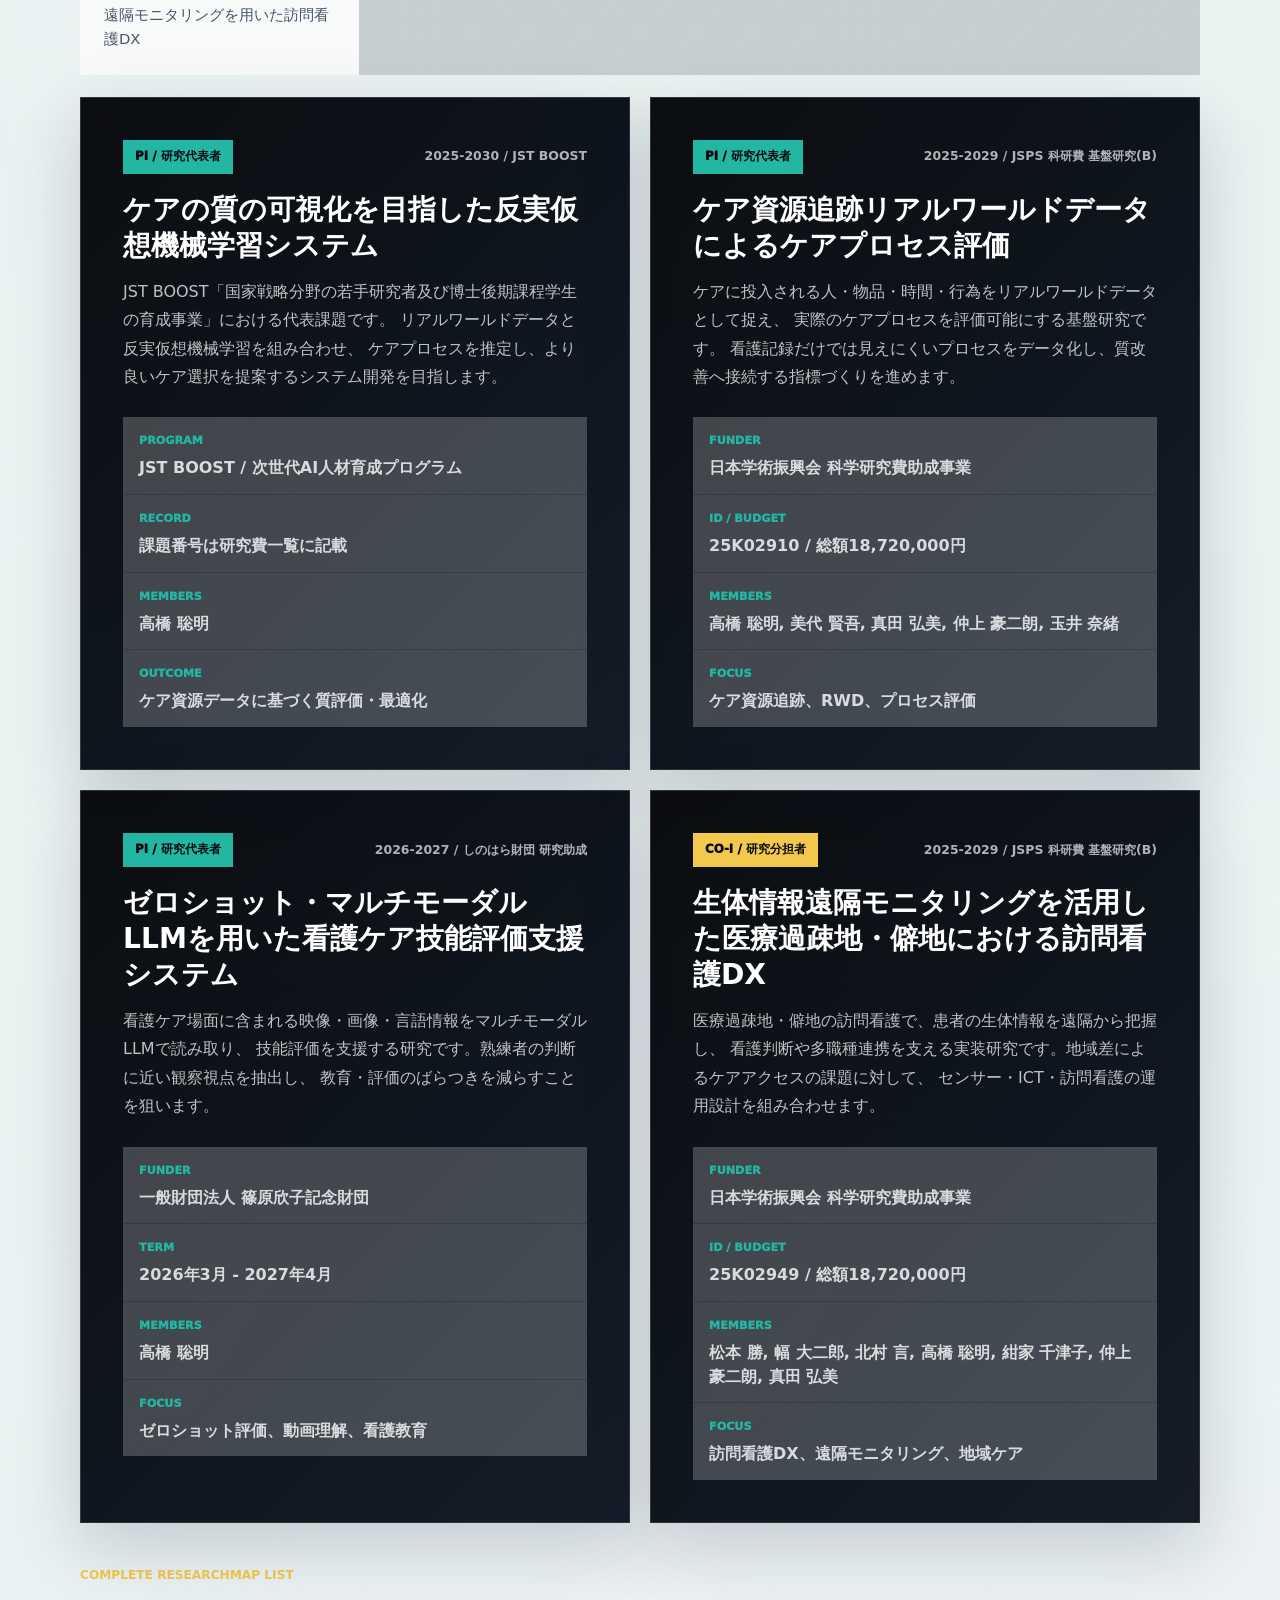
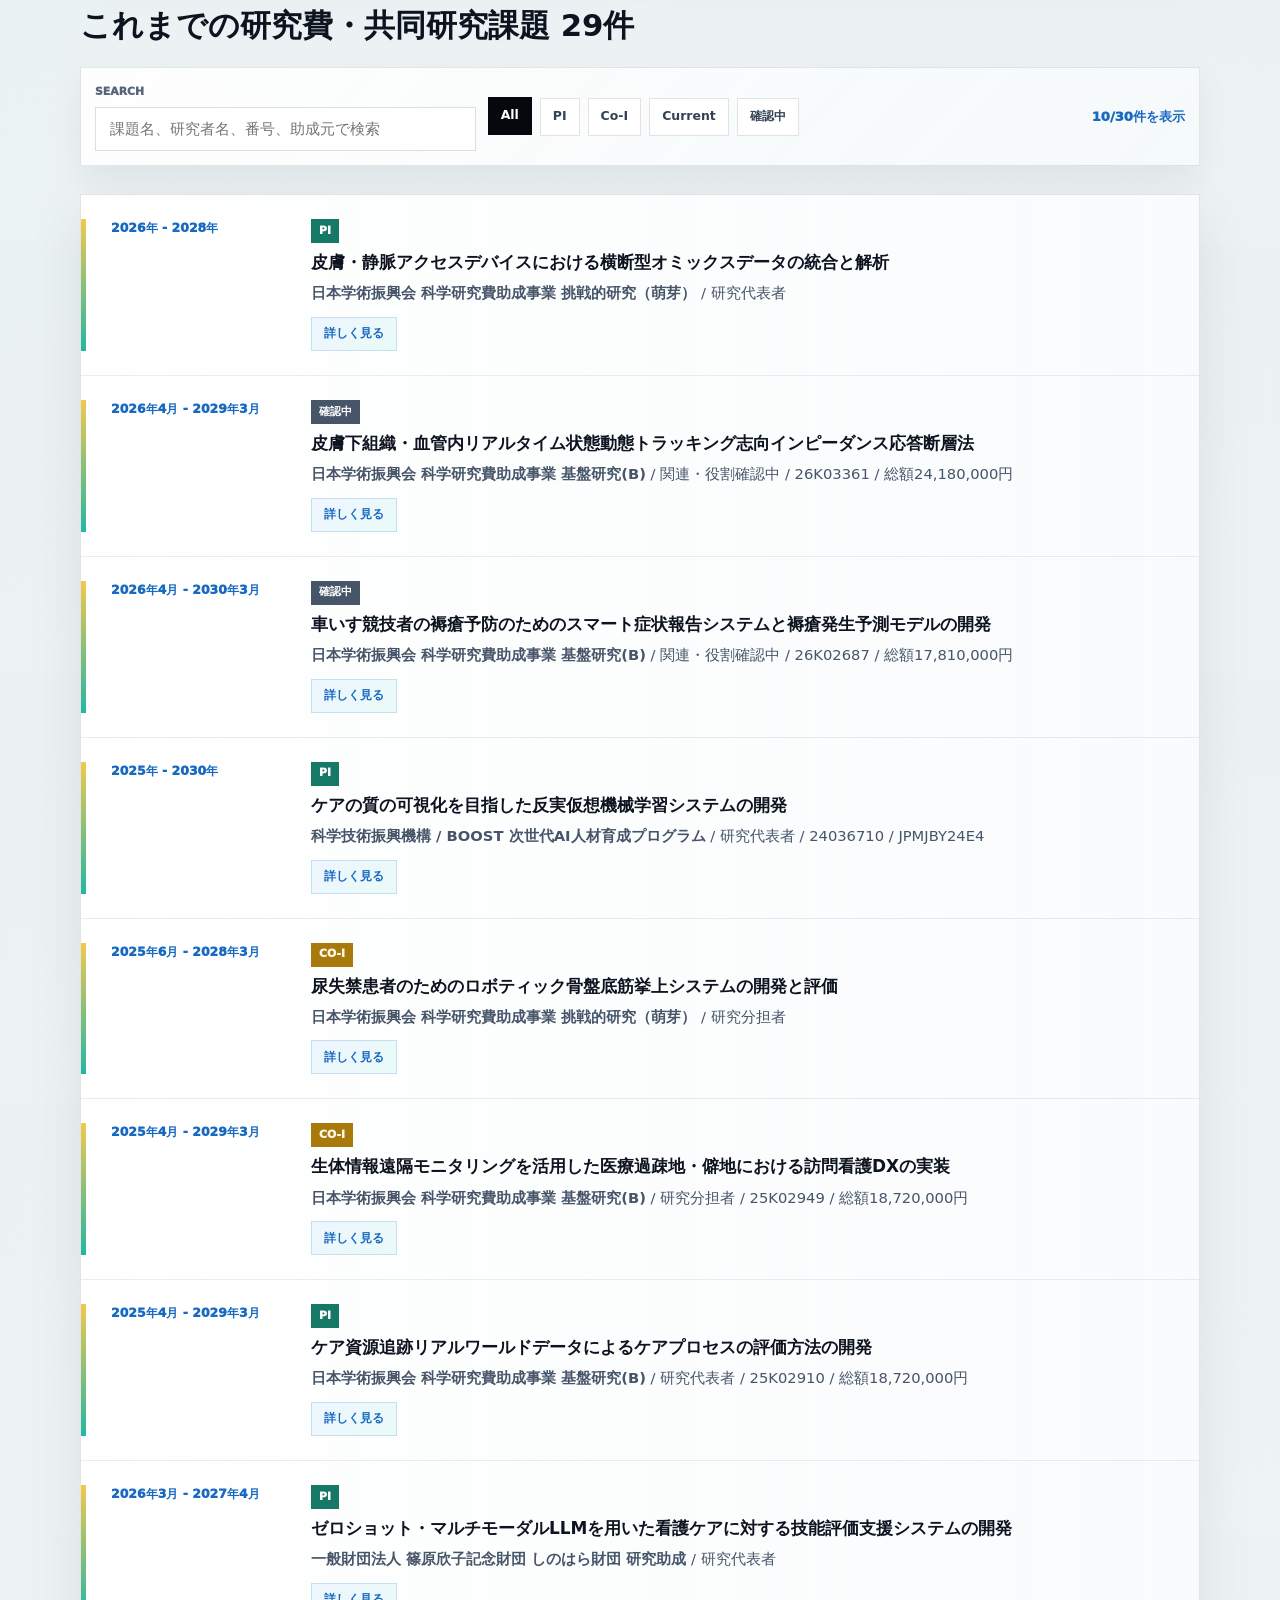
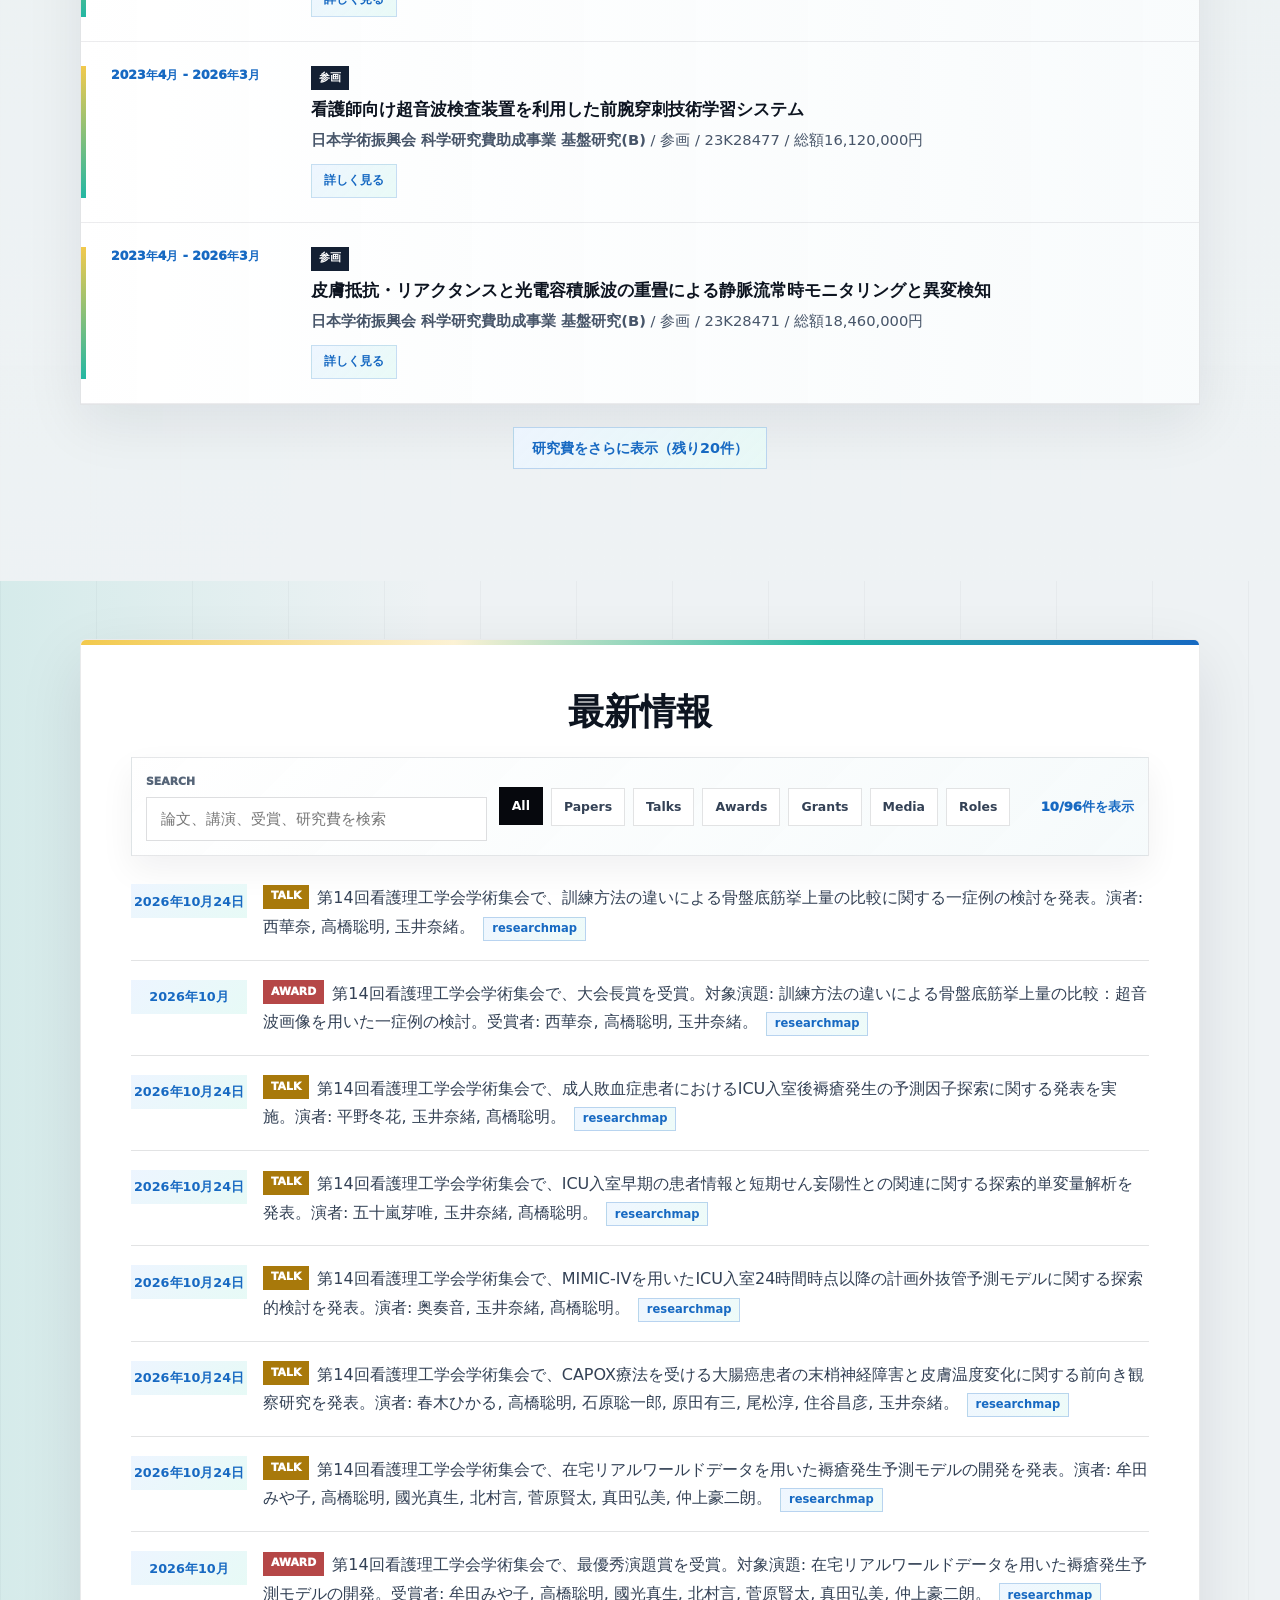
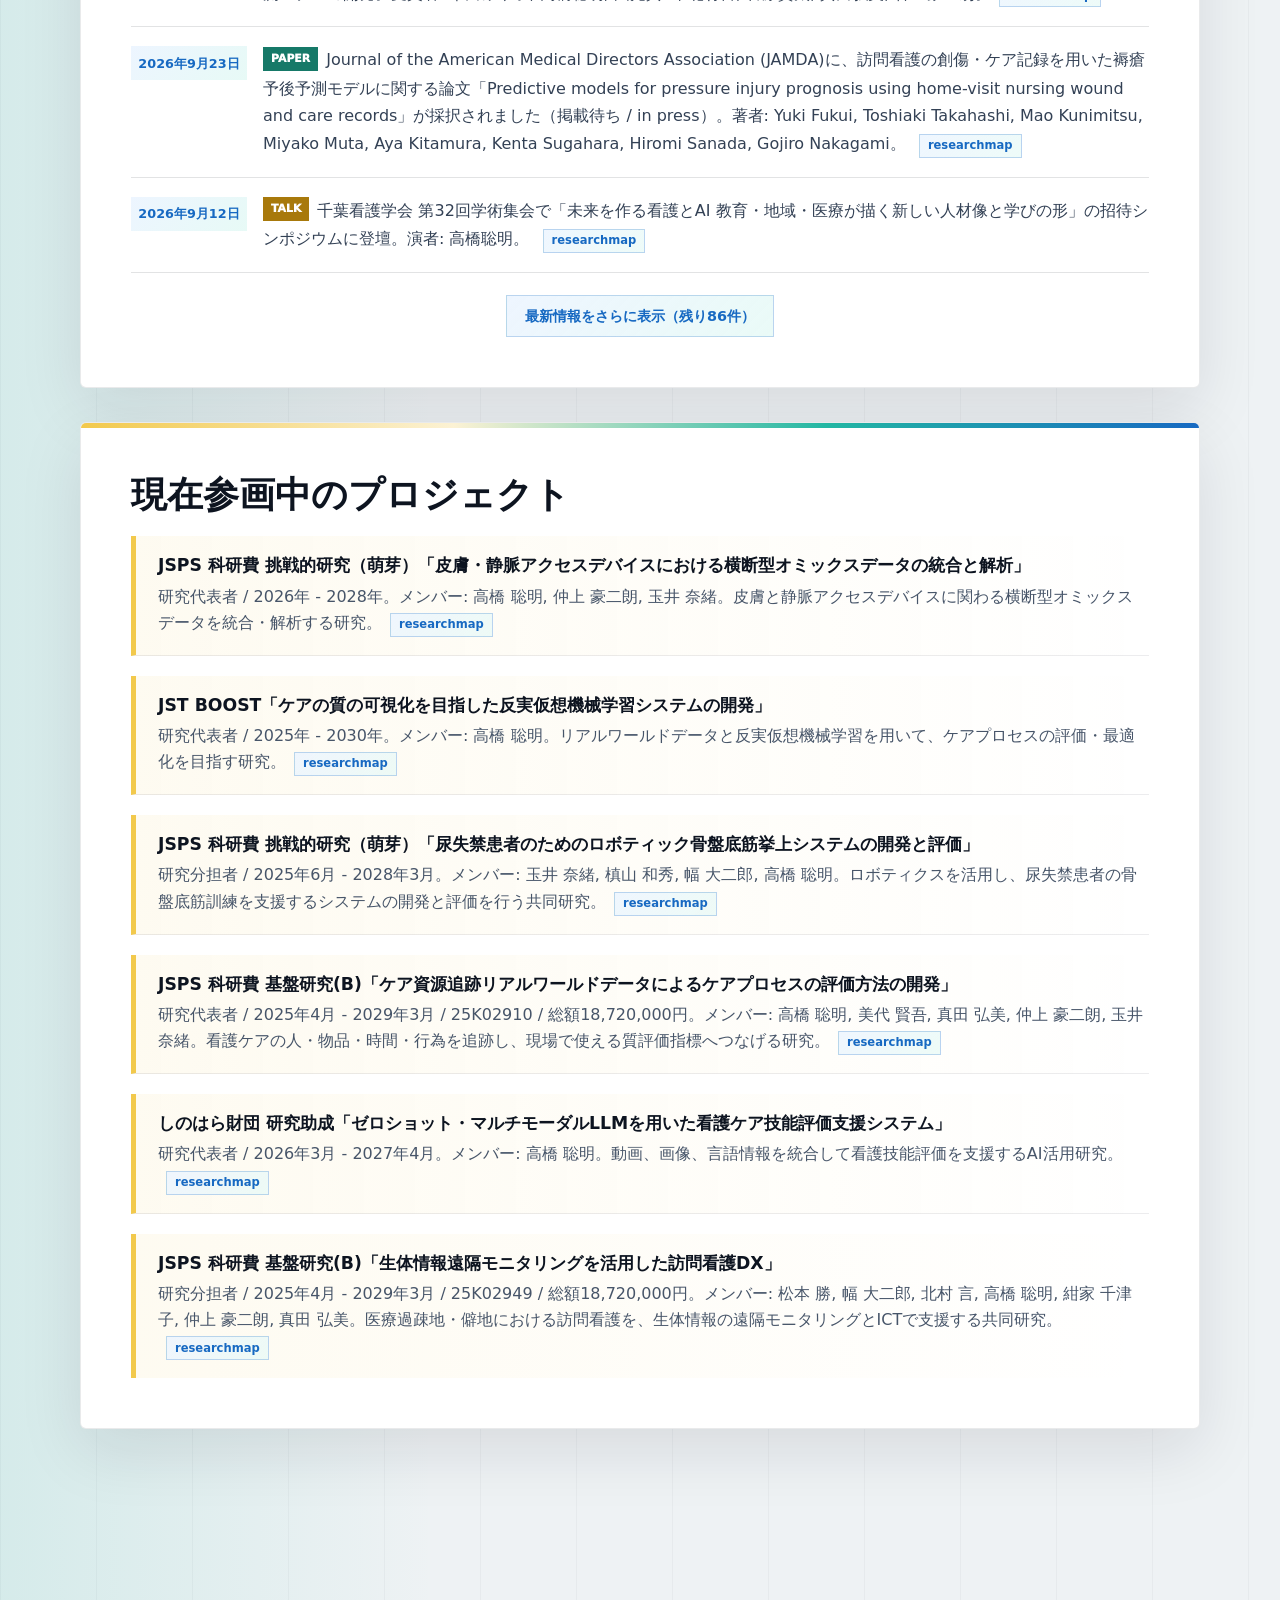
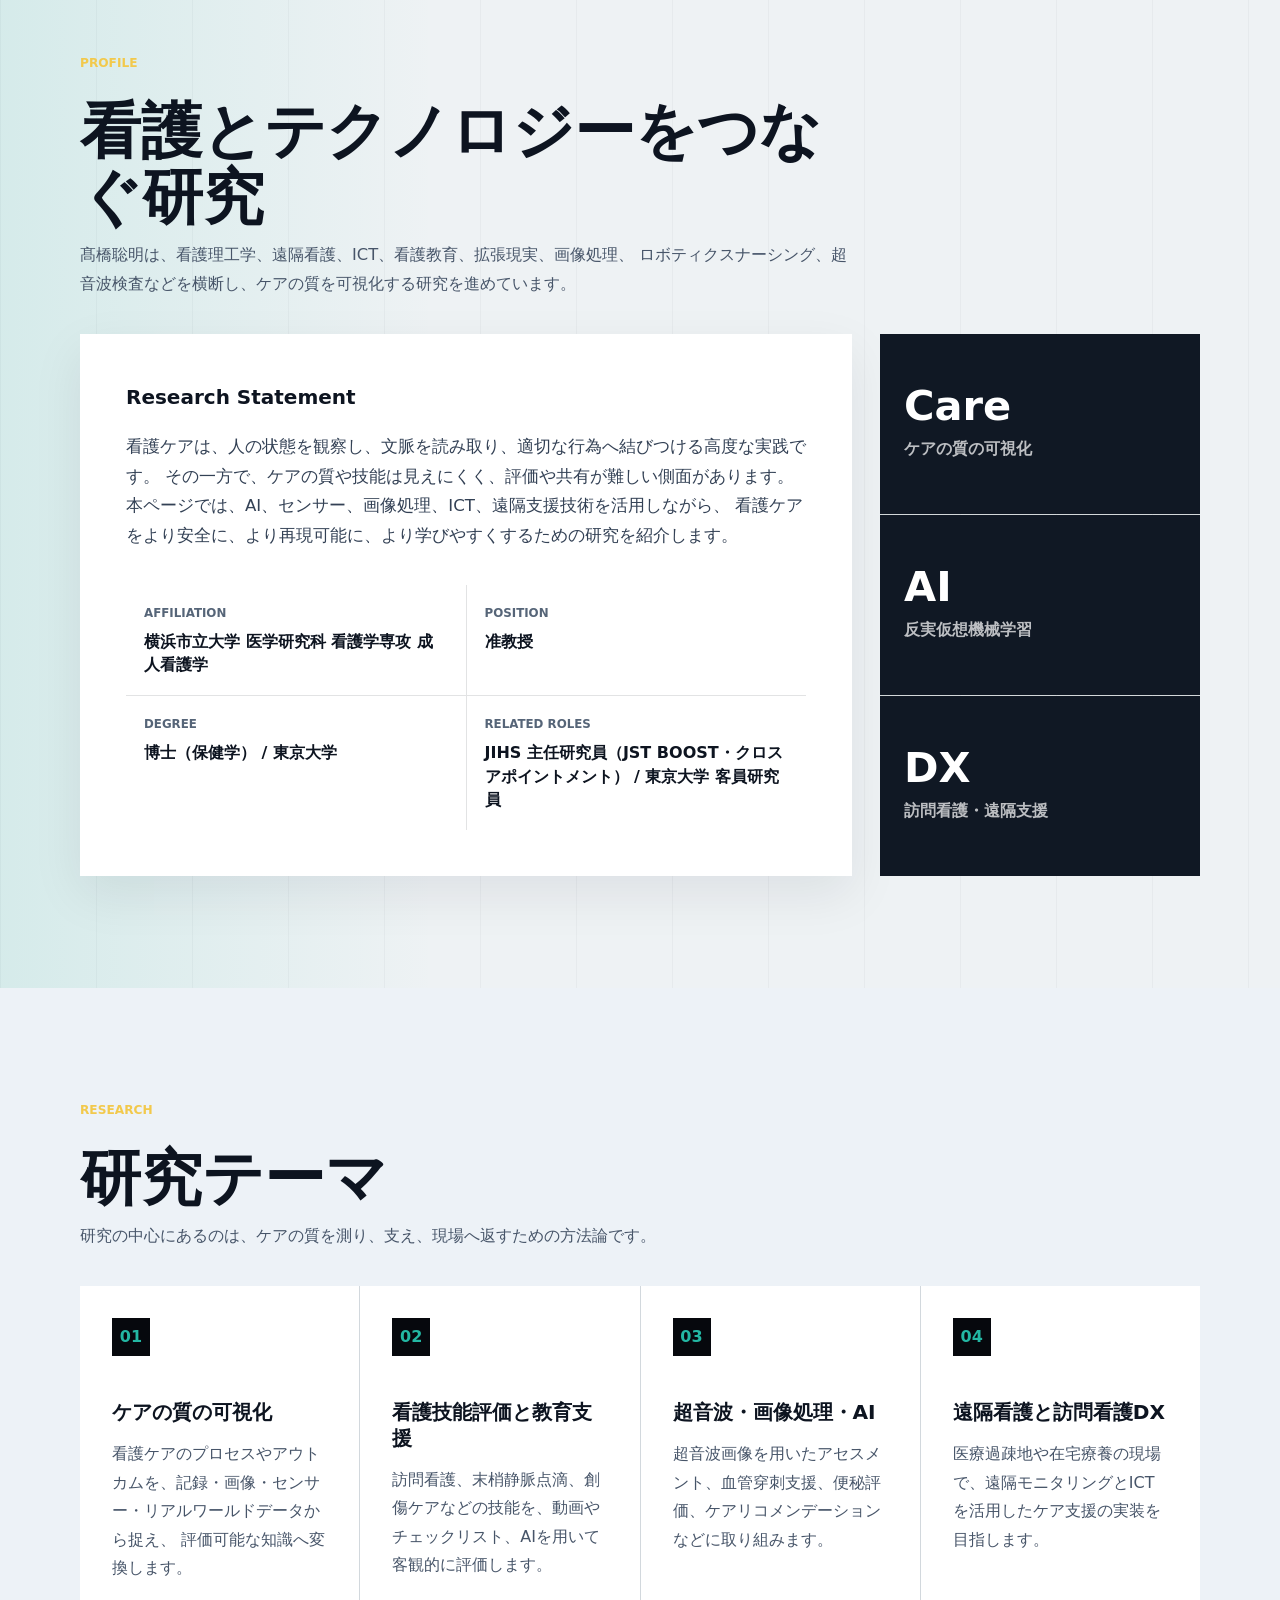
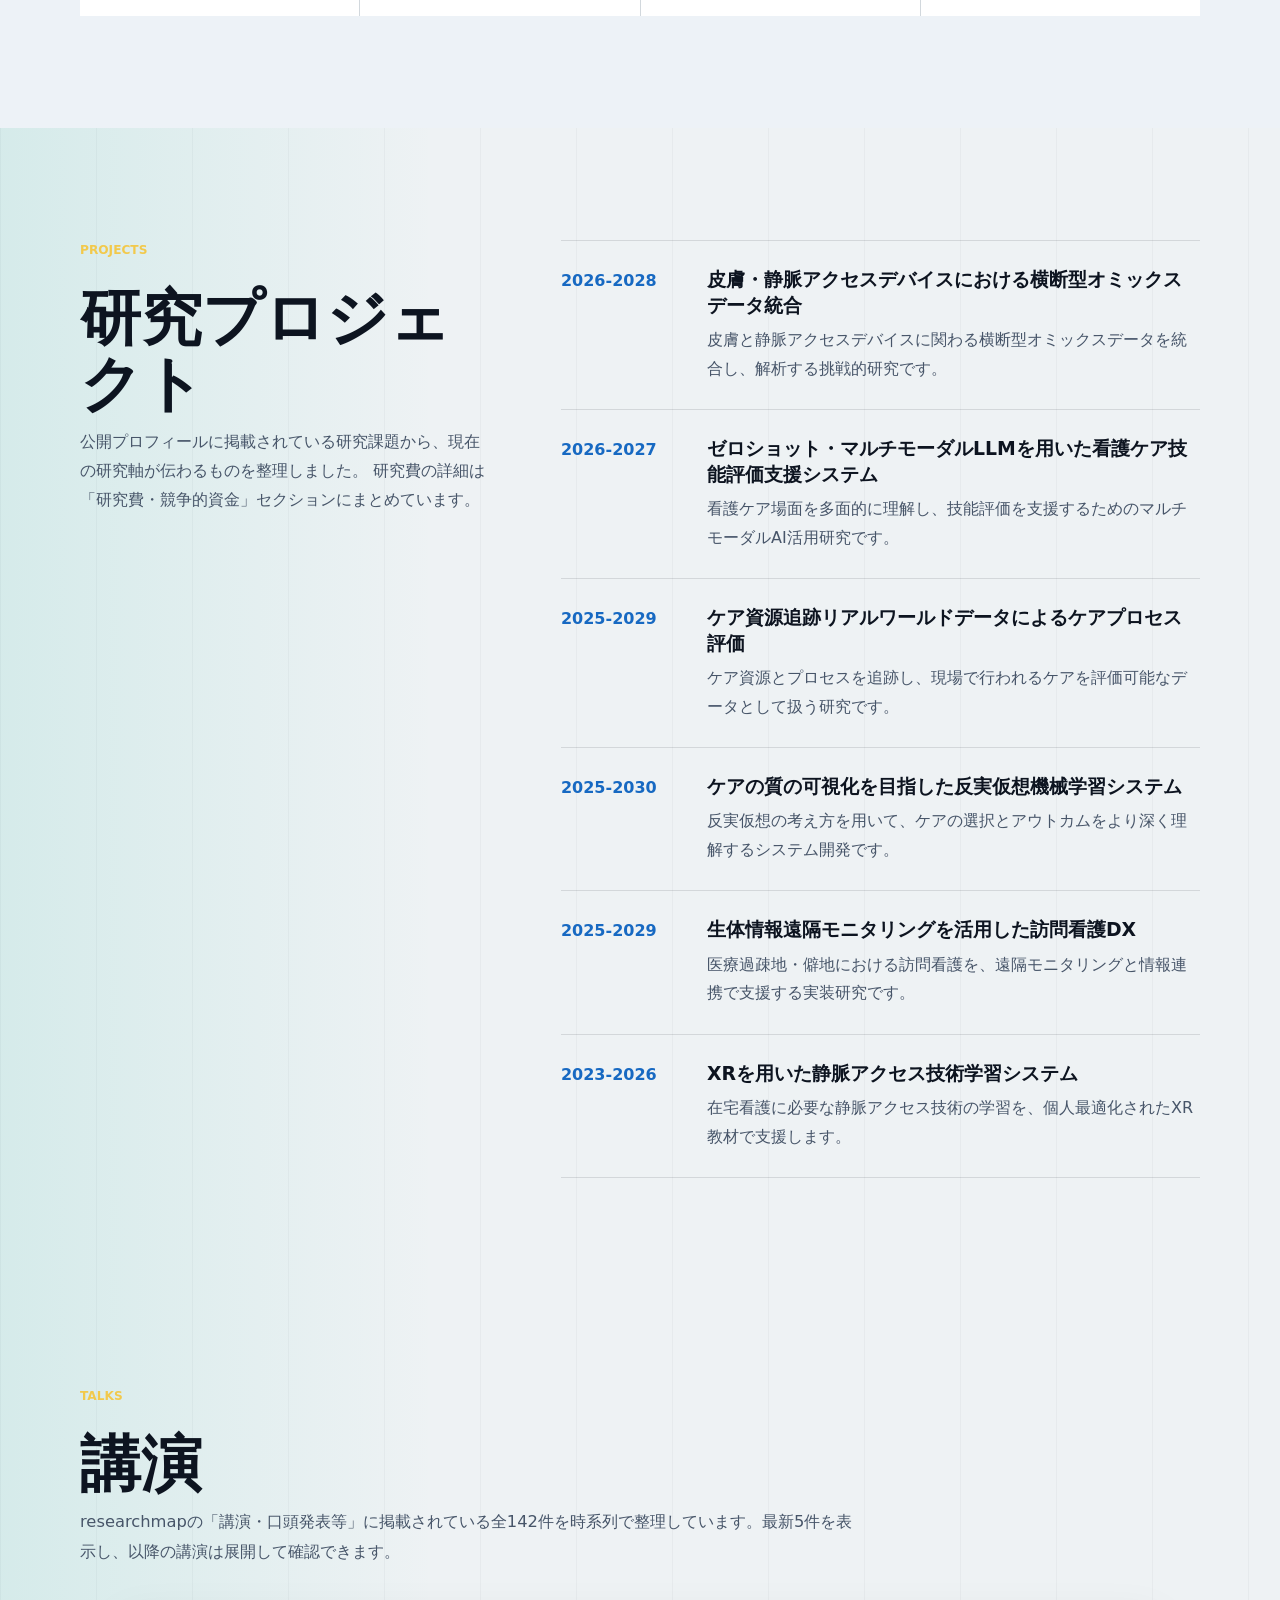
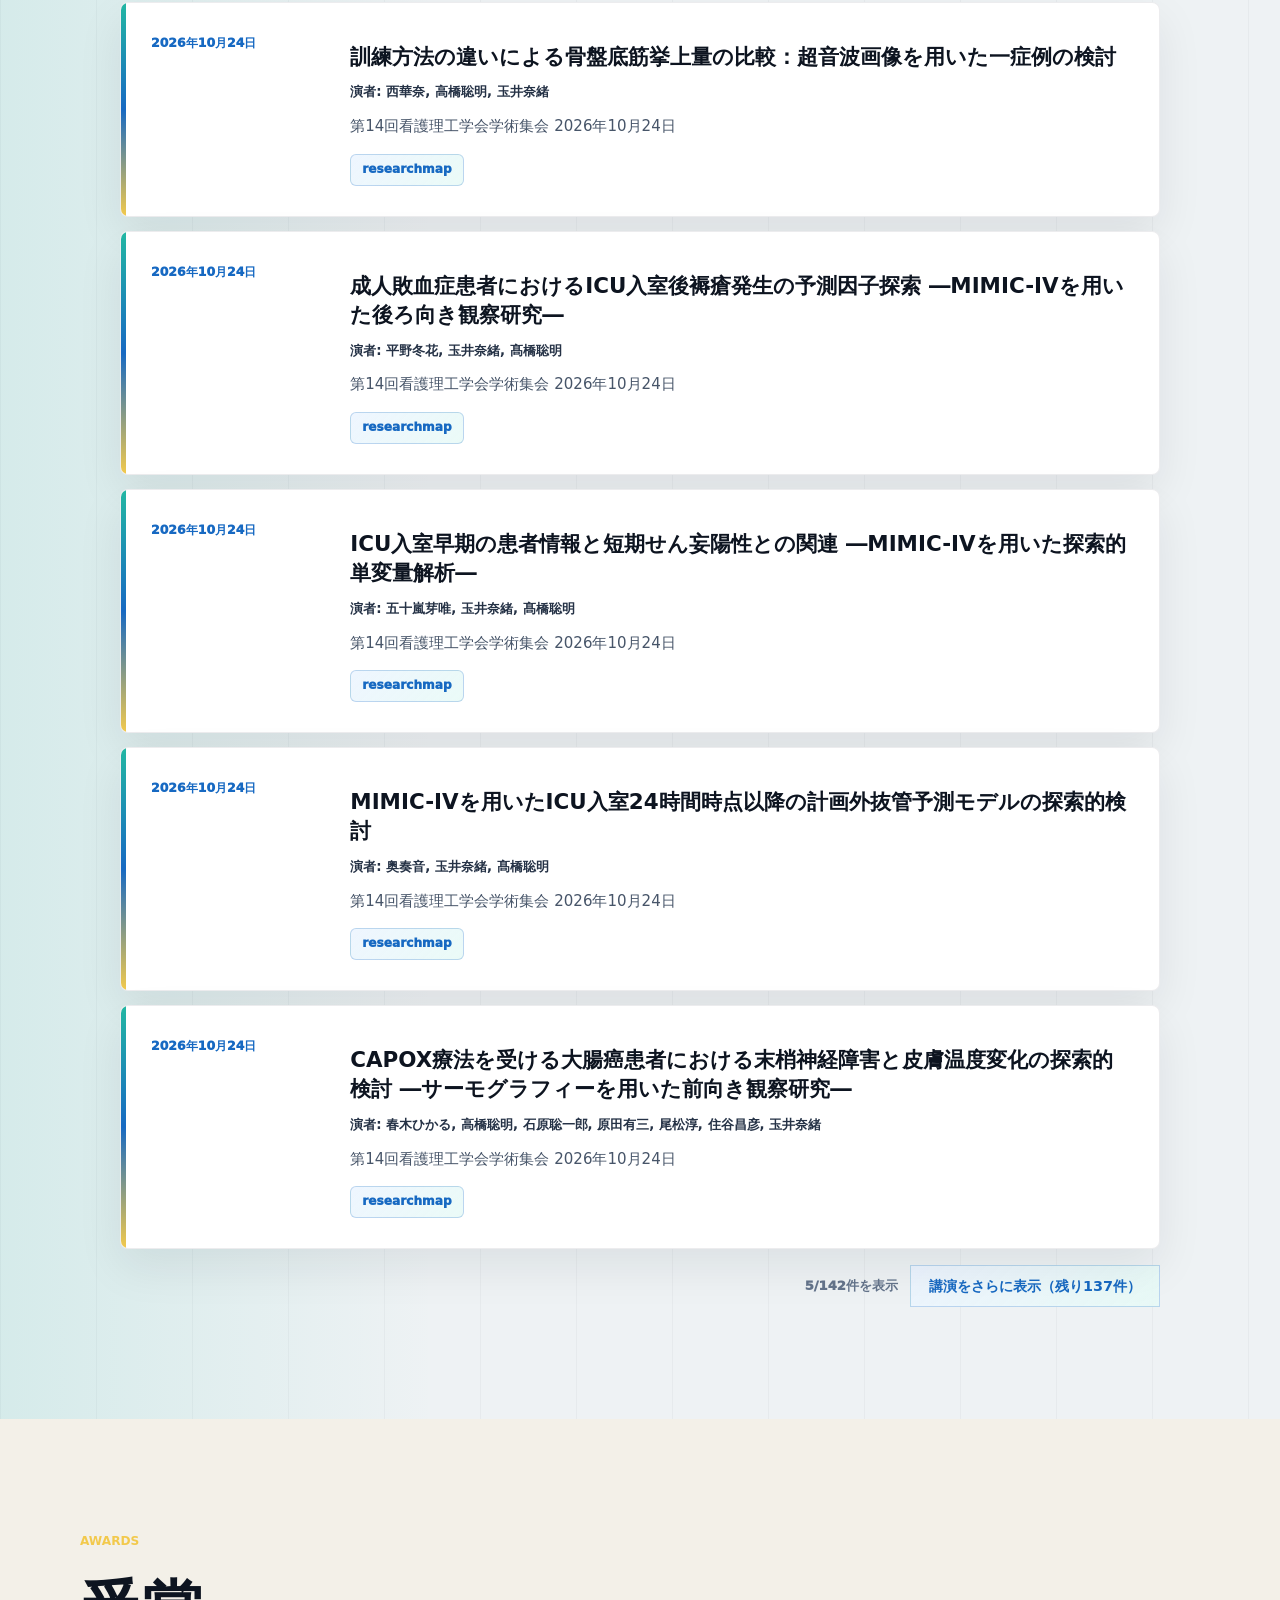
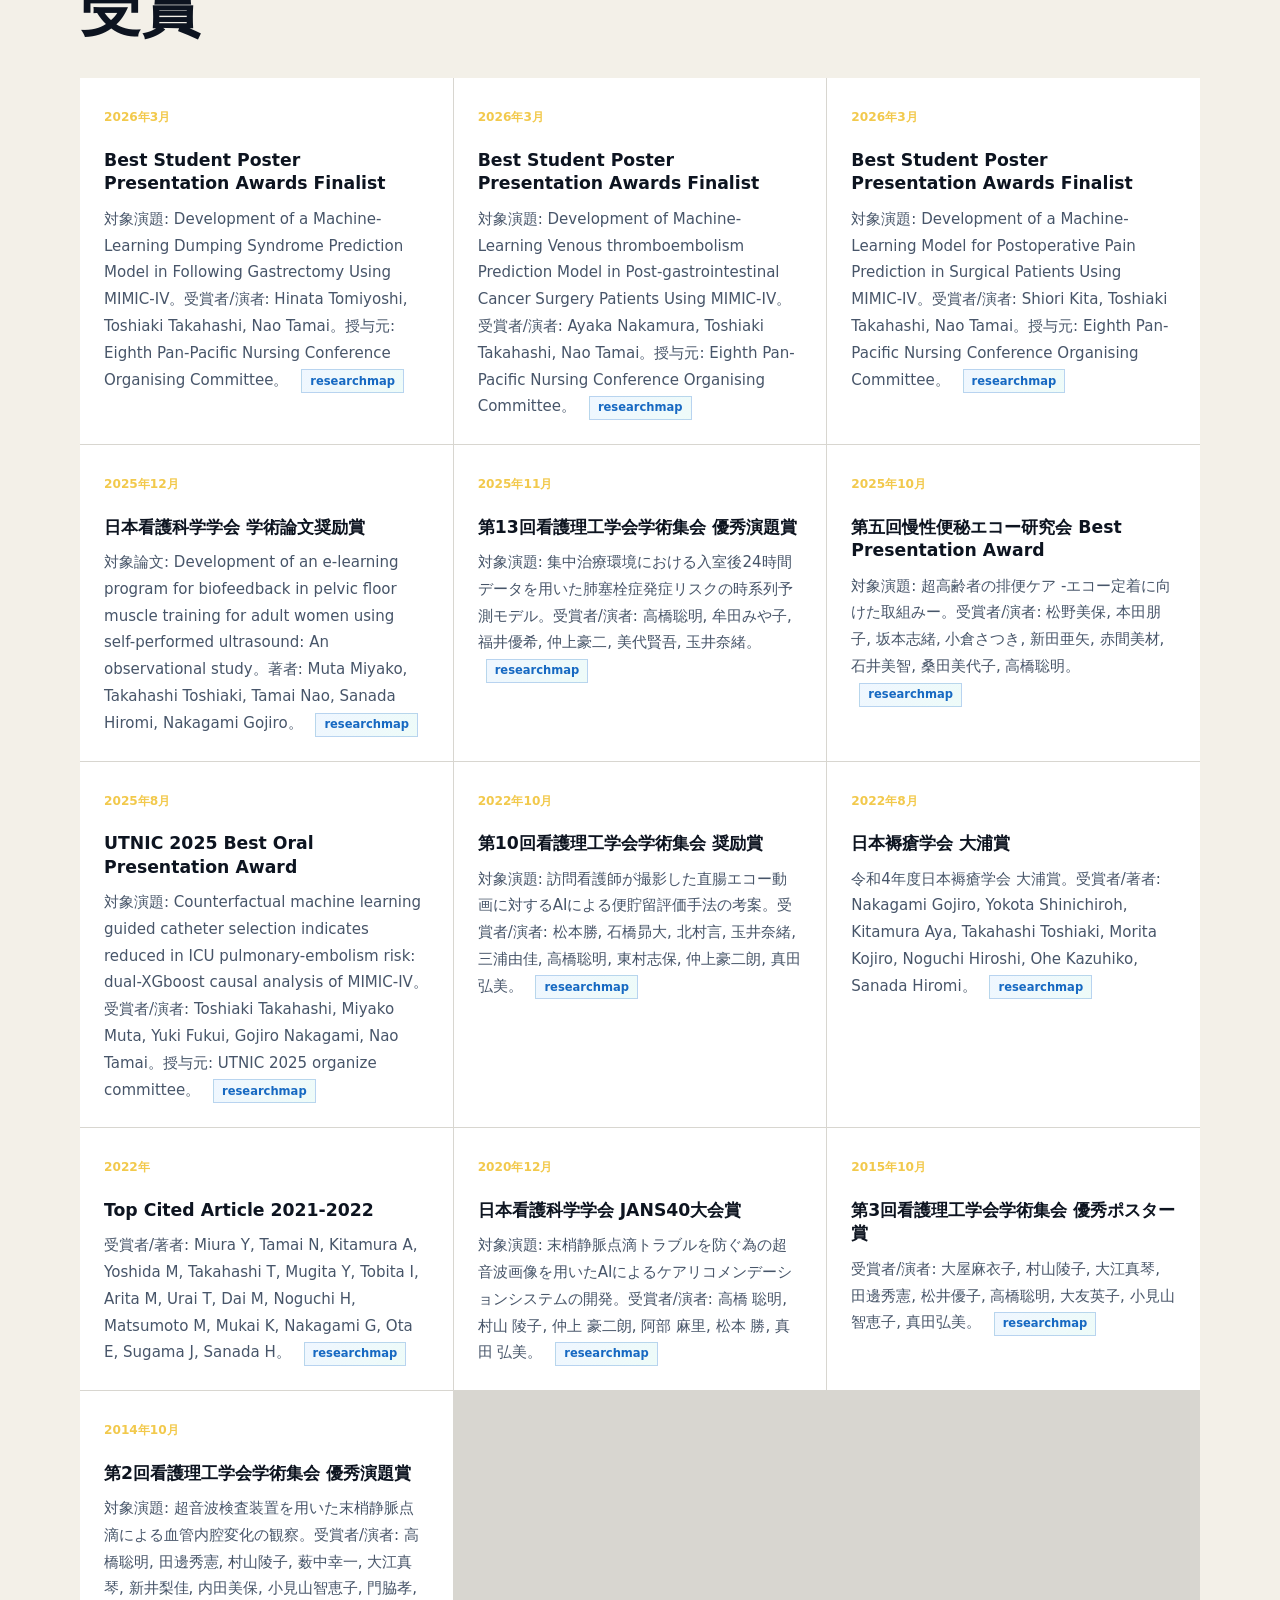
==== commit 25acc414: "Add October researchmap presentations and awards" ====
--- a/index.html
+++ b/index.html
@@ -628,9 +628,17 @@
               <button type="button" data-news-filter="media">Media</button>
               <button type="button" data-news-filter="role">Roles</button>
             </div>
-            <p class="result-count" data-news-count>87件を表示</p>
+            <p class="result-count" data-news-count>95件を表示</p>
           </div>
           <ul class="news-list home-news-list" id="latest-news-list" data-news-list>
+            <li><time>2026年10月24日</time><span>第14回看護理工学会学術集会で、訓練方法の違いによる骨盤底筋挙上量の比較に関する一症例の検討を発表。演者: 西華奈, 高橋聡明, 玉井奈緒。<a class="source-link" href="https://researchmap.jp/some0104/presentations/55336393?lang=ja" target="_blank" rel="noreferrer">researchmap</a></span></li>
+            <li><time>2026年10月</time><span>第14回看護理工学会学術集会で、大会長賞を受賞。対象演題: 訓練方法の違いによる骨盤底筋挙上量の比較：超音波画像を用いた一症例の検討。受賞者: 西華奈, 高橋聡明, 玉井奈緒。<a class="source-link" href="https://researchmap.jp/some0104/awards/55336674?lang=ja" target="_blank" rel="noreferrer">researchmap</a></span></li>
+            <li><time>2026年10月24日</time><span>第14回看護理工学会学術集会で、成人敗血症患者におけるICU入室後褥瘡発生の予測因子探索に関する発表を実施。演者: 平野冬花, 玉井奈緒, 髙橋聡明。<a class="source-link" href="https://researchmap.jp/some0104/presentations/55336390?lang=ja" target="_blank" rel="noreferrer">researchmap</a></span></li>
+            <li><time>2026年10月24日</time><span>第14回看護理工学会学術集会で、ICU入室早期の患者情報と短期せん妄陽性との関連に関する探索的単変量解析を発表。演者: 五十嵐芽唯, 玉井奈緒, 髙橋聡明。<a class="source-link" href="https://researchmap.jp/some0104/presentations/55336388?lang=ja" target="_blank" rel="noreferrer">researchmap</a></span></li>
+            <li><time>2026年10月24日</time><span>第14回看護理工学会学術集会で、MIMIC-IVを用いたICU入室24時間時点以降の計画外抜管予測モデルに関する探索的検討を発表。演者: 奥奏音, 玉井奈緒, 髙橋聡明。<a class="source-link" href="https://researchmap.jp/some0104/presentations/55336381?lang=ja" target="_blank" rel="noreferrer">researchmap</a></span></li>
+            <li><time>2026年10月24日</time><span>第14回看護理工学会学術集会で、CAPOX療法を受ける大腸癌患者の末梢神経障害と皮膚温度変化に関する前向き観察研究を発表。演者: 春木ひかる, 高橋聡明, 石原聡一郎, 原田有三, 尾松淳, 住谷昌彦, 玉井奈緒。<a class="source-link" href="https://researchmap.jp/some0104/presentations/55336374?lang=ja" target="_blank" rel="noreferrer">researchmap</a></span></li>
+            <li><time>2026年10月24日</time><span>第14回看護理工学会学術集会で、在宅リアルワールドデータを用いた褥瘡発生予測モデルの開発を発表。演者: 牟田みや子, 高橋聡明, 國光真生, 北村言, 菅原賢太, 真田弘美, 仲上豪二朗。<a class="source-link" href="https://researchmap.jp/some0104/presentations/55336368?lang=ja" target="_blank" rel="noreferrer">researchmap</a></span></li>
+            <li><time>2026年10月</time><span>第14回看護理工学会学術集会で、最優秀演題賞を受賞。対象演題: 在宅リアルワールドデータを用いた褥瘡発生予測モデルの開発。受賞者: 牟田みや子, 高橋聡明, 國光真生, 北村言, 菅原賢太, 真田弘美, 仲上豪二朗。<a class="source-link" href="https://researchmap.jp/some0104/awards/55336676?lang=ja" target="_blank" rel="noreferrer">researchmap</a></span></li>
             <li><time>2026年9月23日</time><span>Journal of the American Medical Directors Association (JAMDA)に、訪問看護の創傷・ケア記録を用いた褥瘡予後予測モデルに関する論文「Predictive models for pressure injury prognosis using home-visit nursing wound and care records」が採択されました（掲載待ち / in press）。著者: Yuki Fukui, Toshiaki Takahashi, Mao Kunimitsu, Miyako Muta, Aya Kitamura, Kenta Sugahara, Hiromi Sanada, Gojiro Nakagami。 <a class="source-link" href="https://researchmap.jp/some0104/published_papers/55031310?lang=ja" target="_blank" rel="noreferrer">researchmap</a></span></li>
             <li><time>2026年9月12日</time><span>千葉看護学会 第32回学術集会で「未来を作る看護とAI 教育・地域・医療が描く新しい人材像と学びの形」の招待シンポジウムに登壇。演者: 高橋聡明。 <a class="source-link" href="https://researchmap.jp/some0104/presentations/54986024?lang=ja" target="_blank" rel="noreferrer">researchmap</a></span></li>
             <li><time>2026年8月30日</time><span>JANS 若手の会南関東企画「第2回隣の研究者何しているの」でオーガナイザーを担当。高橋聡明。 <a class="source-link" href="https://researchmap.jp/some0104/presentations/54985996?lang=ja" target="_blank" rel="noreferrer">researchmap</a></span></li>
@@ -921,10 +929,52 @@
           <p class="eyebrow">Talks</p>
           <h2>講演</h2>
           <p>
-            researchmapの「講演・口頭発表等」に掲載されている全136件を時系列で整理しています。最新5件を表示し、以降の講演は展開して確認できます。
+            researchmapの「講演・口頭発表等」に掲載されている全142件を時系列で整理しています。最新5件を表示し、以降の講演は展開して確認できます。
           </p>
         </div>
         <div class="activity-grid" id="talk-list" data-talk-list>
+          <article>
+            <time>2026年10月24日</time>
+            <div>
+              <h3><a href="https://researchmap.jp/some0104/presentations/55336393?lang=ja" target="_blank" rel="noreferrer">訓練方法の違いによる骨盤底筋挙上量の比較：超音波画像を用いた一症例の検討</a></h3>
+              <p class="talk-authors">演者: 西華奈, 高橋聡明, 玉井奈緒</p><p>第14回看護理工学会学術集会 2026年10月24日</p><div class="talk-links"><a href="https://researchmap.jp/some0104/presentations/55336393?lang=ja" target="_blank" rel="noreferrer">researchmap</a></div>
+            </div>
+          </article>
+          <article>
+            <time>2026年10月24日</time>
+            <div>
+              <h3><a href="https://researchmap.jp/some0104/presentations/55336390?lang=ja" target="_blank" rel="noreferrer">成人敗血症患者におけるICU入室後褥瘡発生の予測因子探索 ―MIMIC-IVを用いた後ろ向き観察研究―</a></h3>
+              <p class="talk-authors">演者: 平野冬花, 玉井奈緒, 髙橋聡明</p><p>第14回看護理工学会学術集会 2026年10月24日</p><div class="talk-links"><a href="https://researchmap.jp/some0104/presentations/55336390?lang=ja" target="_blank" rel="noreferrer">researchmap</a></div>
+            </div>
+          </article>
+          <article>
+            <time>2026年10月24日</time>
+            <div>
+              <h3><a href="https://researchmap.jp/some0104/presentations/55336388?lang=ja" target="_blank" rel="noreferrer">ICU入室早期の患者情報と短期せん妄陽性との関連 ―MIMIC-IVを用いた探索的単変量解析―</a></h3>
+              <p class="talk-authors">演者: 五十嵐芽唯, 玉井奈緒, 髙橋聡明</p><p>第14回看護理工学会学術集会 2026年10月24日</p><div class="talk-links"><a href="https://researchmap.jp/some0104/presentations/55336388?lang=ja" target="_blank" rel="noreferrer">researchmap</a></div>
+            </div>
+          </article>
+          <article>
+            <time>2026年10月24日</time>
+            <div>
+              <h3><a href="https://researchmap.jp/some0104/presentations/55336381?lang=ja" target="_blank" rel="noreferrer">MIMIC-IVを用いたICU入室24時間時点以降の計画外抜管予測モデルの探索的検討</a></h3>
+              <p class="talk-authors">演者: 奥奏音, 玉井奈緒, 髙橋聡明</p><p>第14回看護理工学会学術集会 2026年10月24日</p><div class="talk-links"><a href="https://researchmap.jp/some0104/presentations/55336381?lang=ja" target="_blank" rel="noreferrer">researchmap</a></div>
+            </div>
+          </article>
+          <article>
+            <time>2026年10月24日</time>
+            <div>
+              <h3><a href="https://researchmap.jp/some0104/presentations/55336374?lang=ja" target="_blank" rel="noreferrer">CAPOX療法を受ける大腸癌患者における末梢神経障害と皮膚温度変化の探索的検討 ―サーモグラフィーを用いた前向き観察研究―</a></h3>
+              <p class="talk-authors">演者: 春木ひかる, 高橋聡明, 石原聡一郎, 原田有三, 尾松淳, 住谷昌彦, 玉井奈緒</p><p>第14回看護理工学会学術集会 2026年10月24日</p><div class="talk-links"><a href="https://researchmap.jp/some0104/presentations/55336374?lang=ja" target="_blank" rel="noreferrer">researchmap</a></div>
+            </div>
+          </article>
+          <article>
+            <time>2026年10月24日</time>
+            <div>
+              <h3><a href="https://researchmap.jp/some0104/presentations/55336368?lang=ja" target="_blank" rel="noreferrer">在宅リアルワールドデータを用いた褥瘡発生予測モデルの開発</a></h3>
+              <p class="talk-authors">演者: 牟田みや子, 高橋聡明, 國光真生, 北村言, 菅原賢太, 真田弘美, 仲上豪二朗</p><p>第14回看護理工学会学術集会 2026年10月24日</p><div class="talk-links"><a href="https://researchmap.jp/some0104/presentations/55336368?lang=ja" target="_blank" rel="noreferrer">researchmap</a></div>
+            </div>
+          </article>
           <article>
             <time>2026年9月12日</time>
             <div>
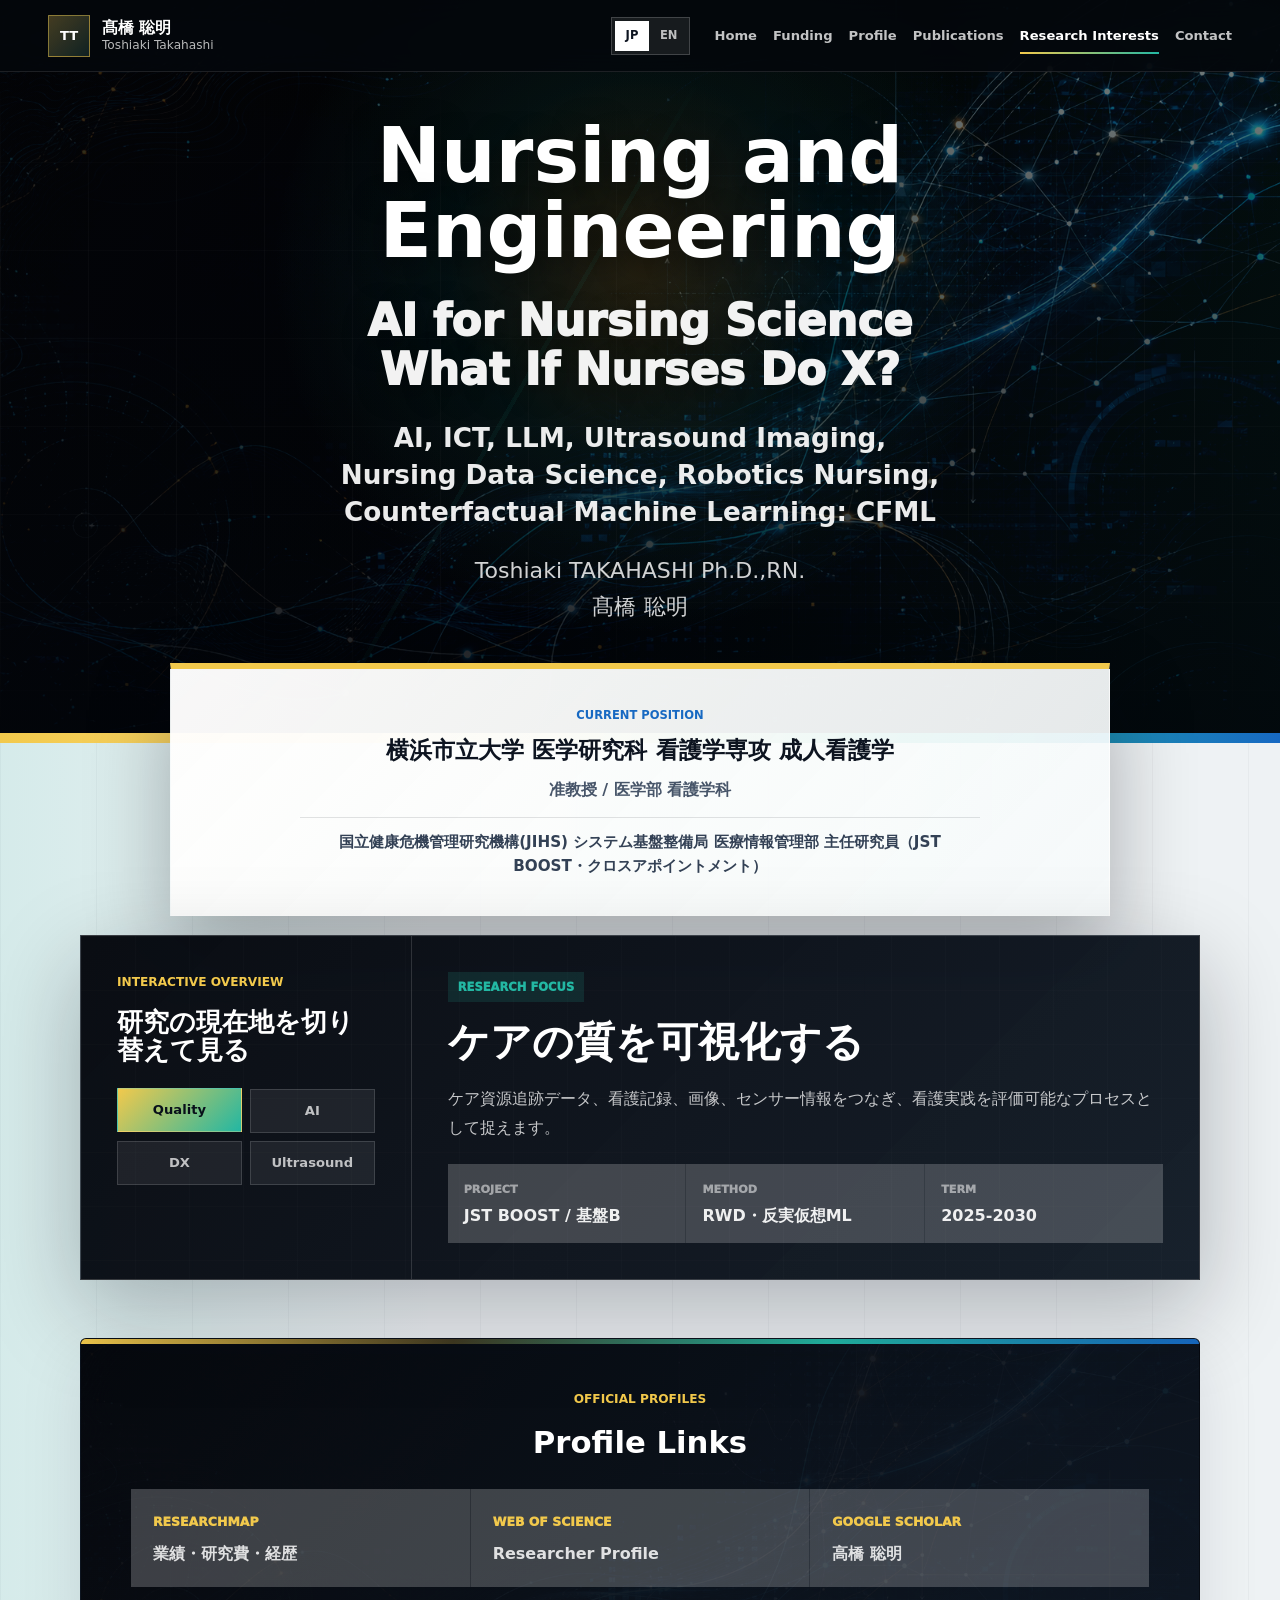
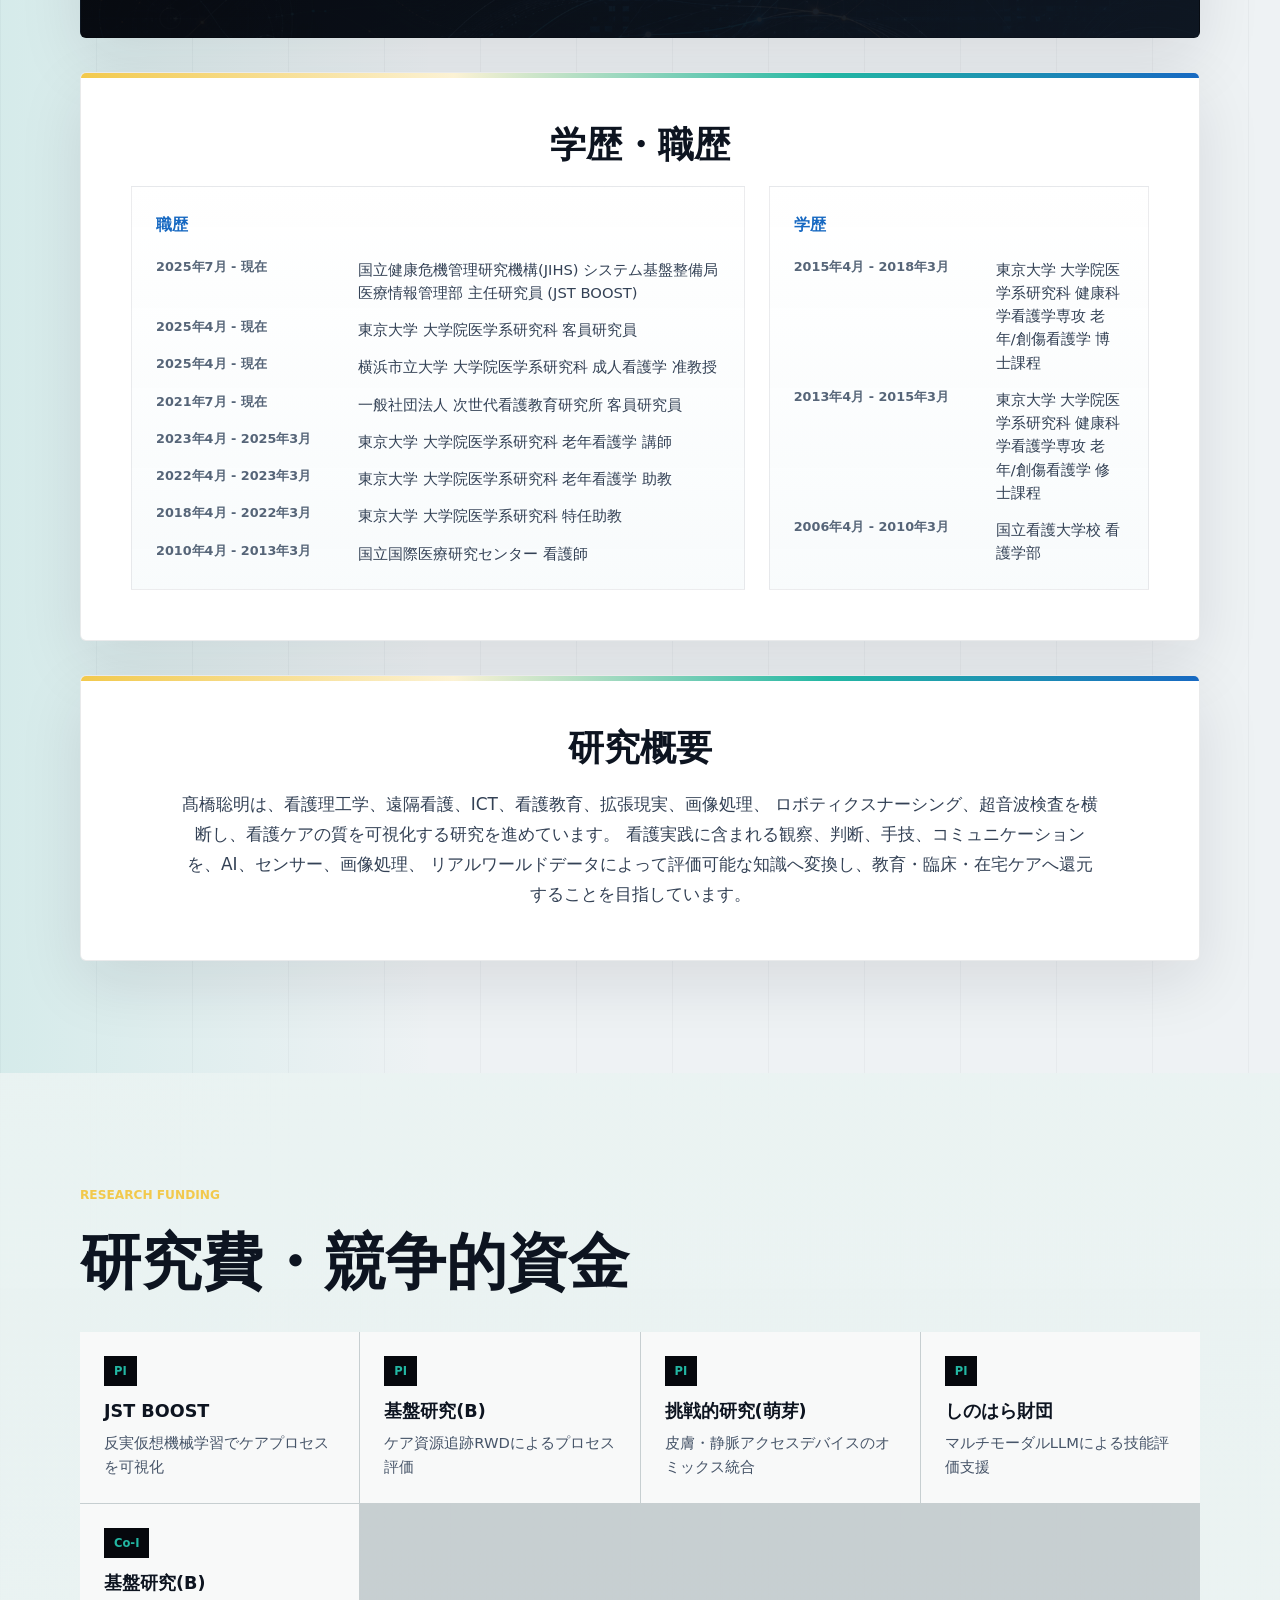
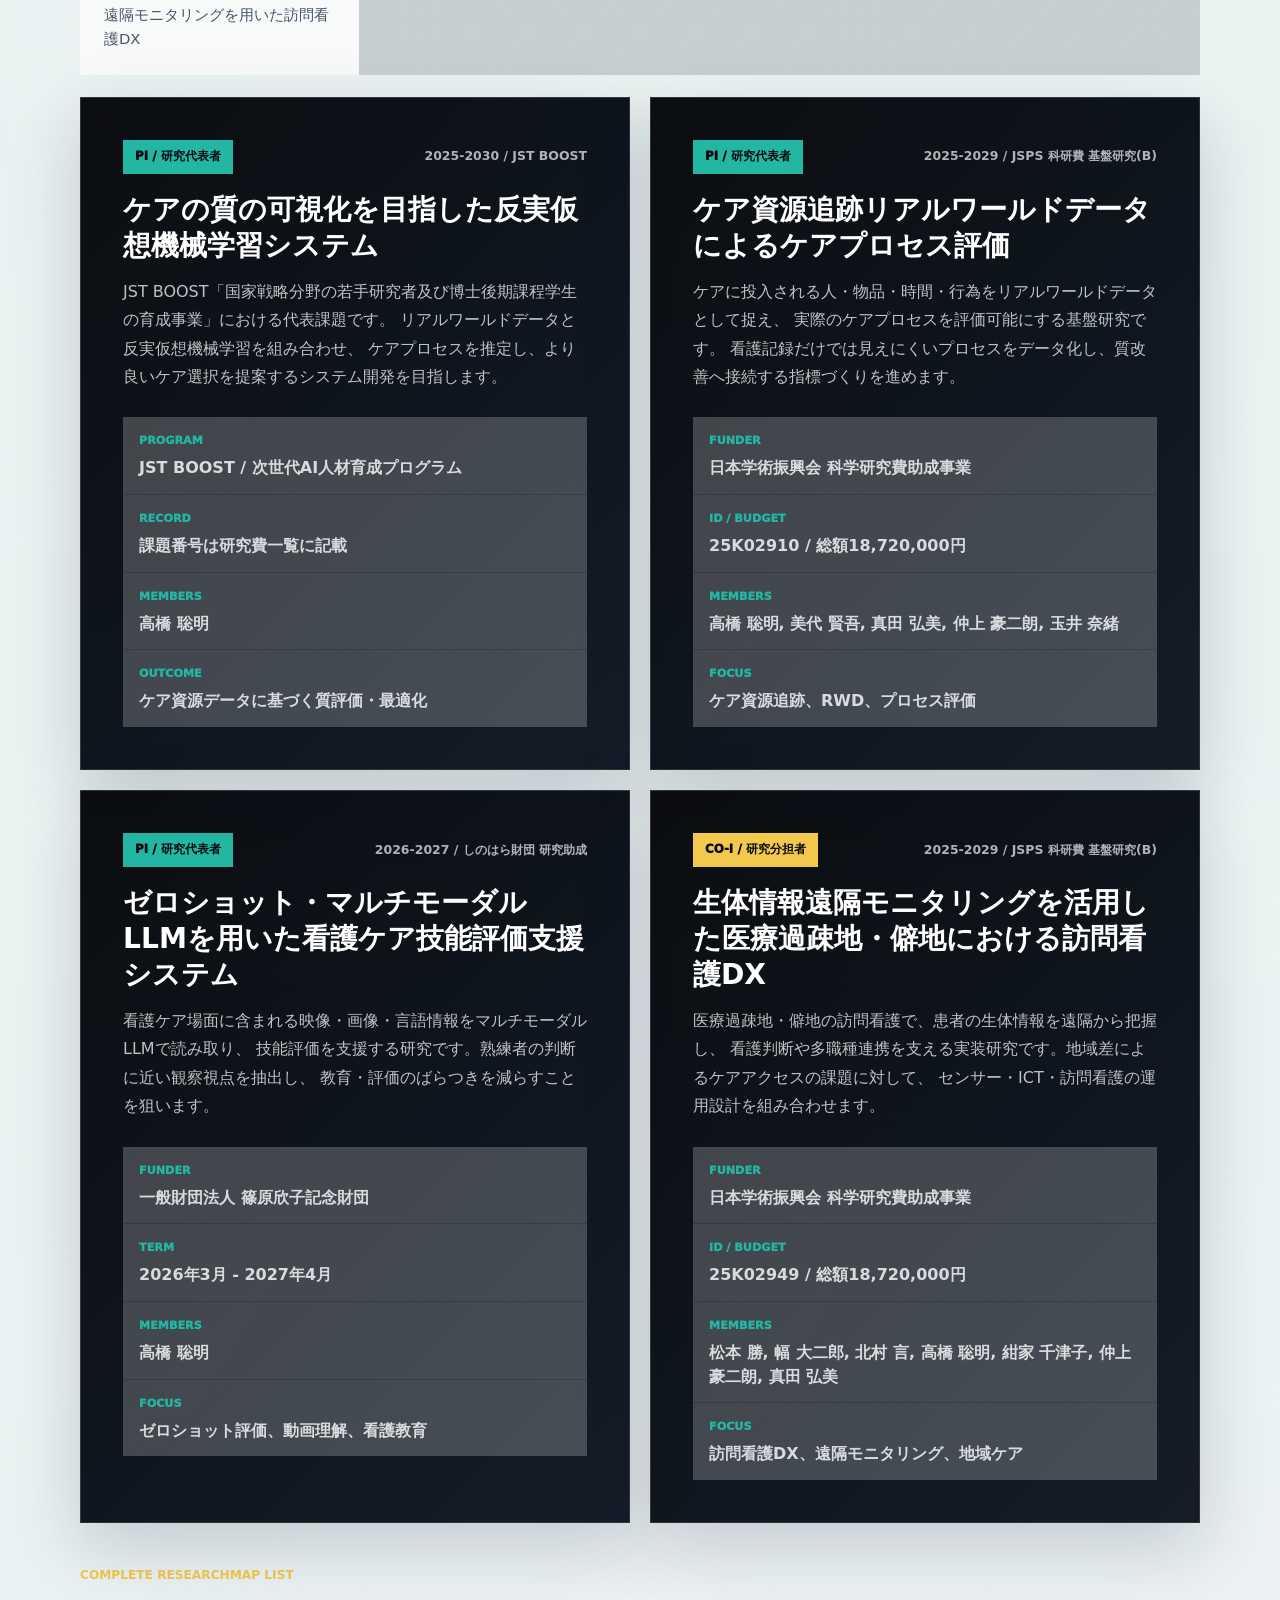
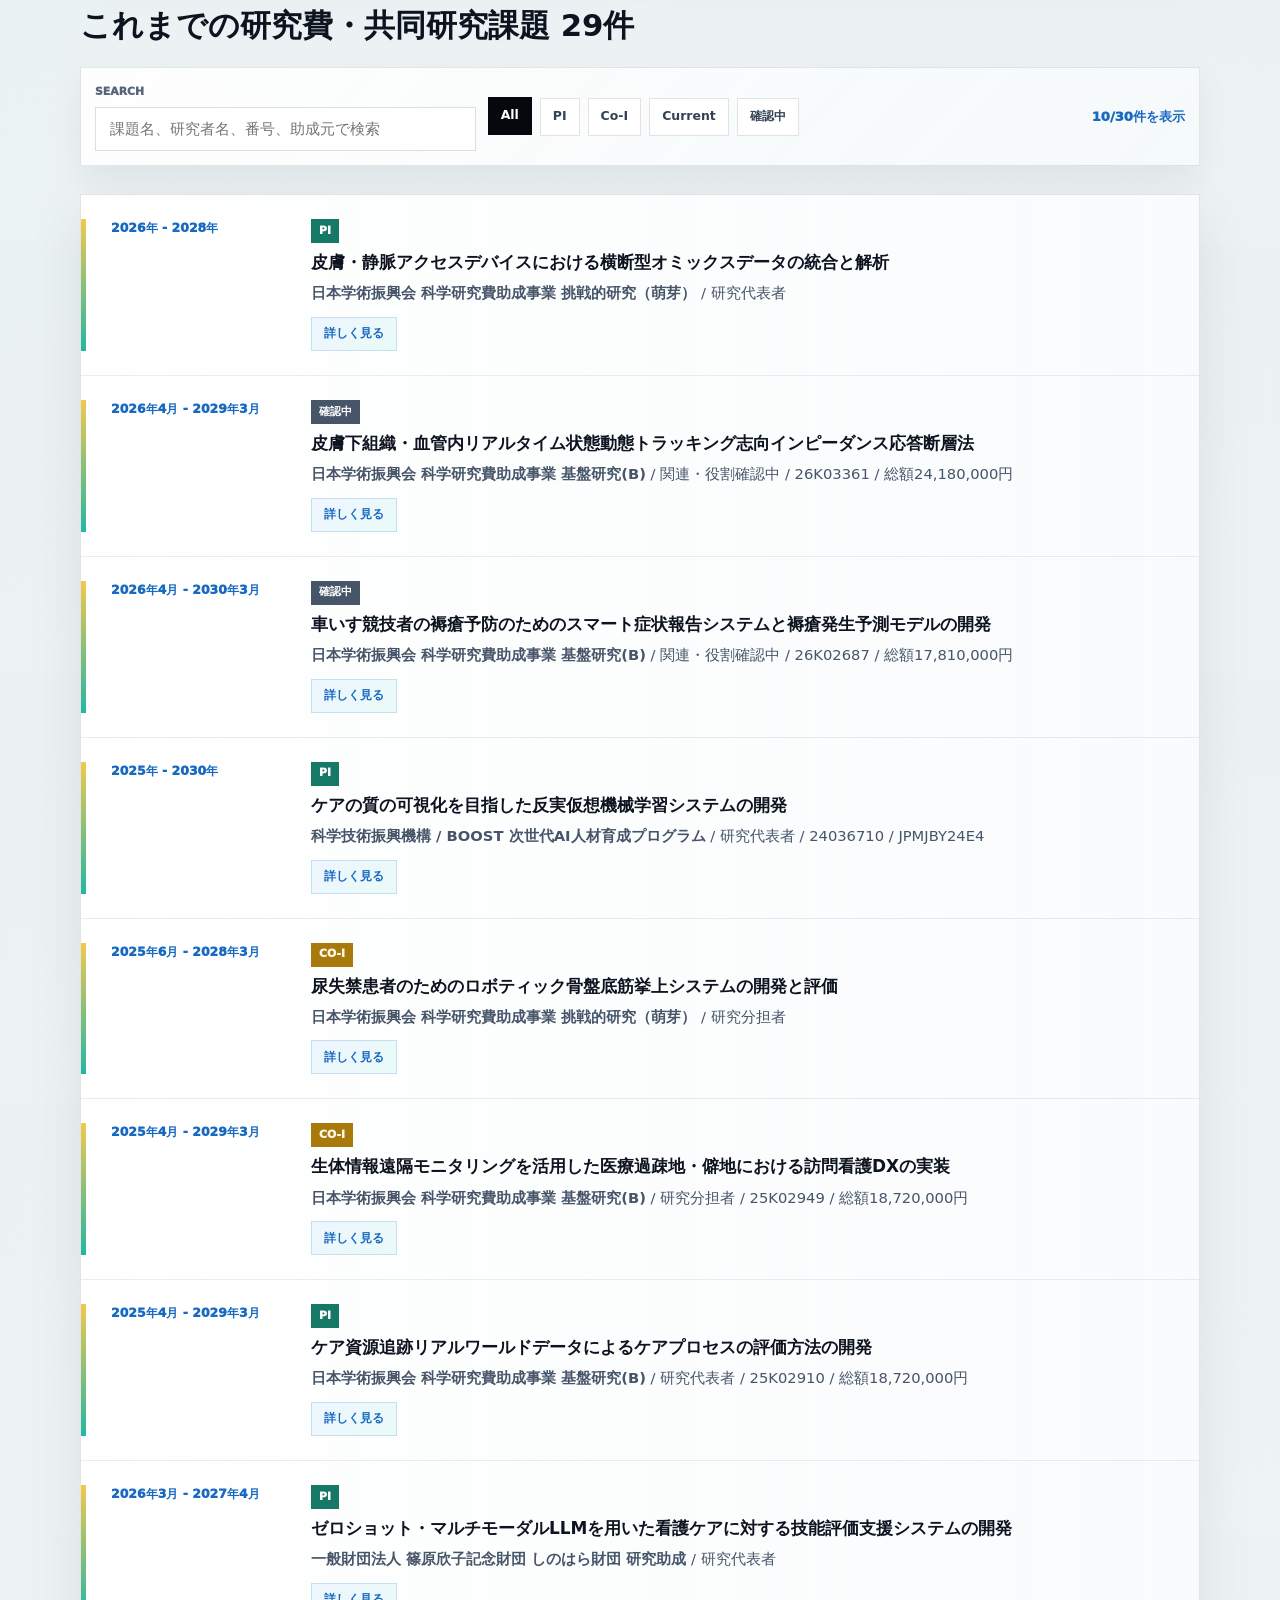
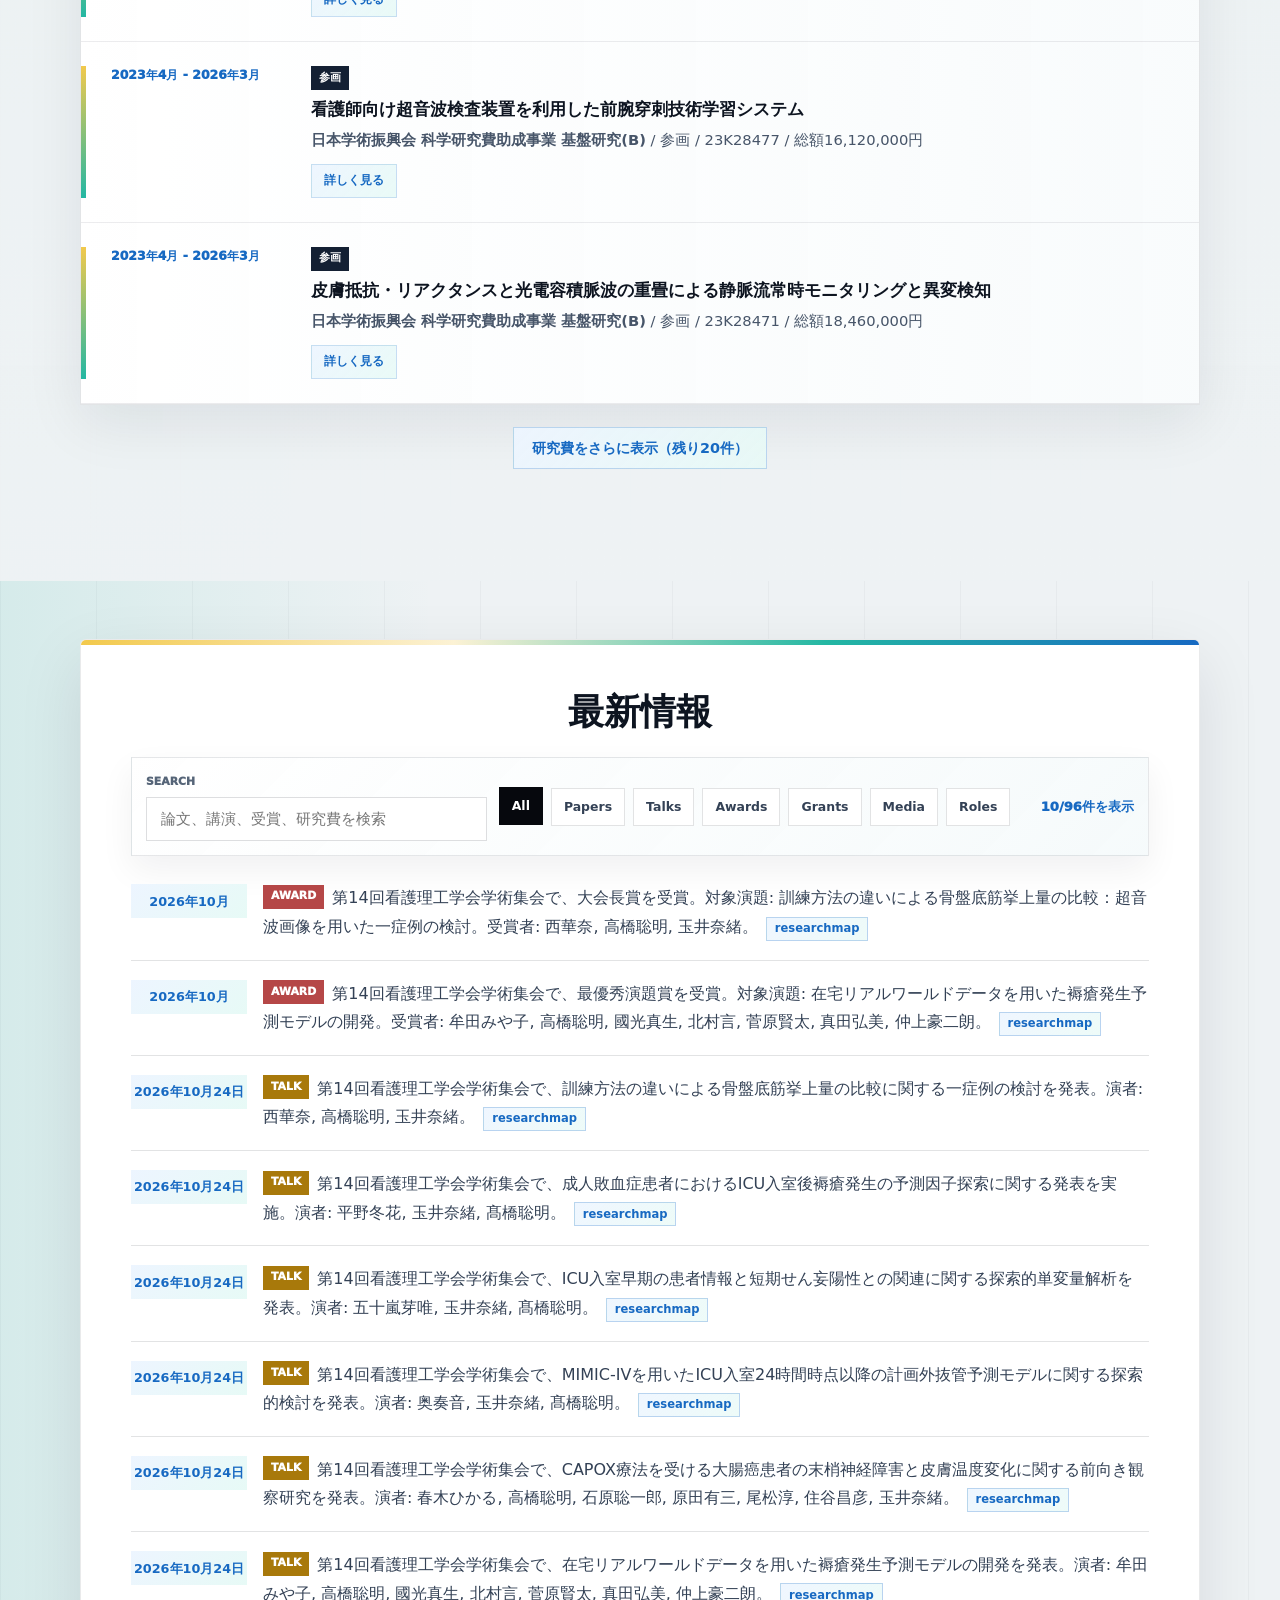
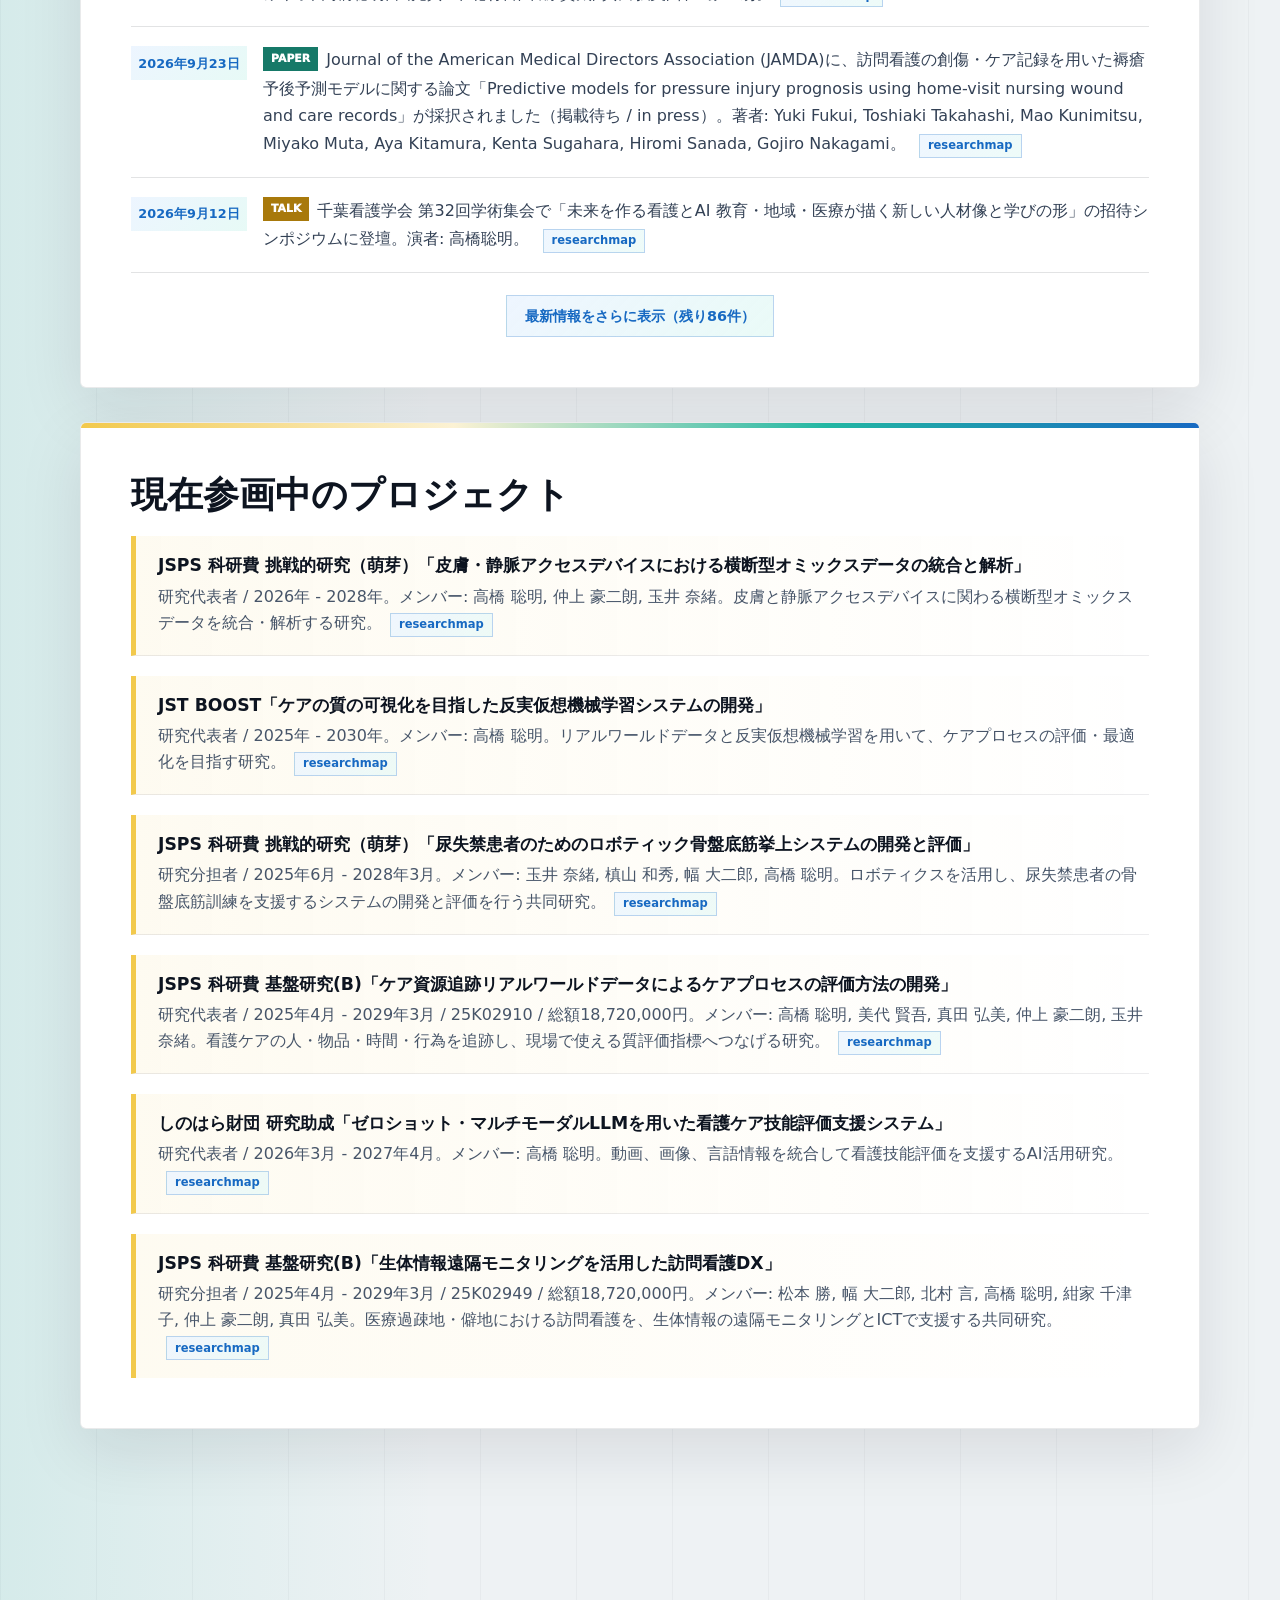
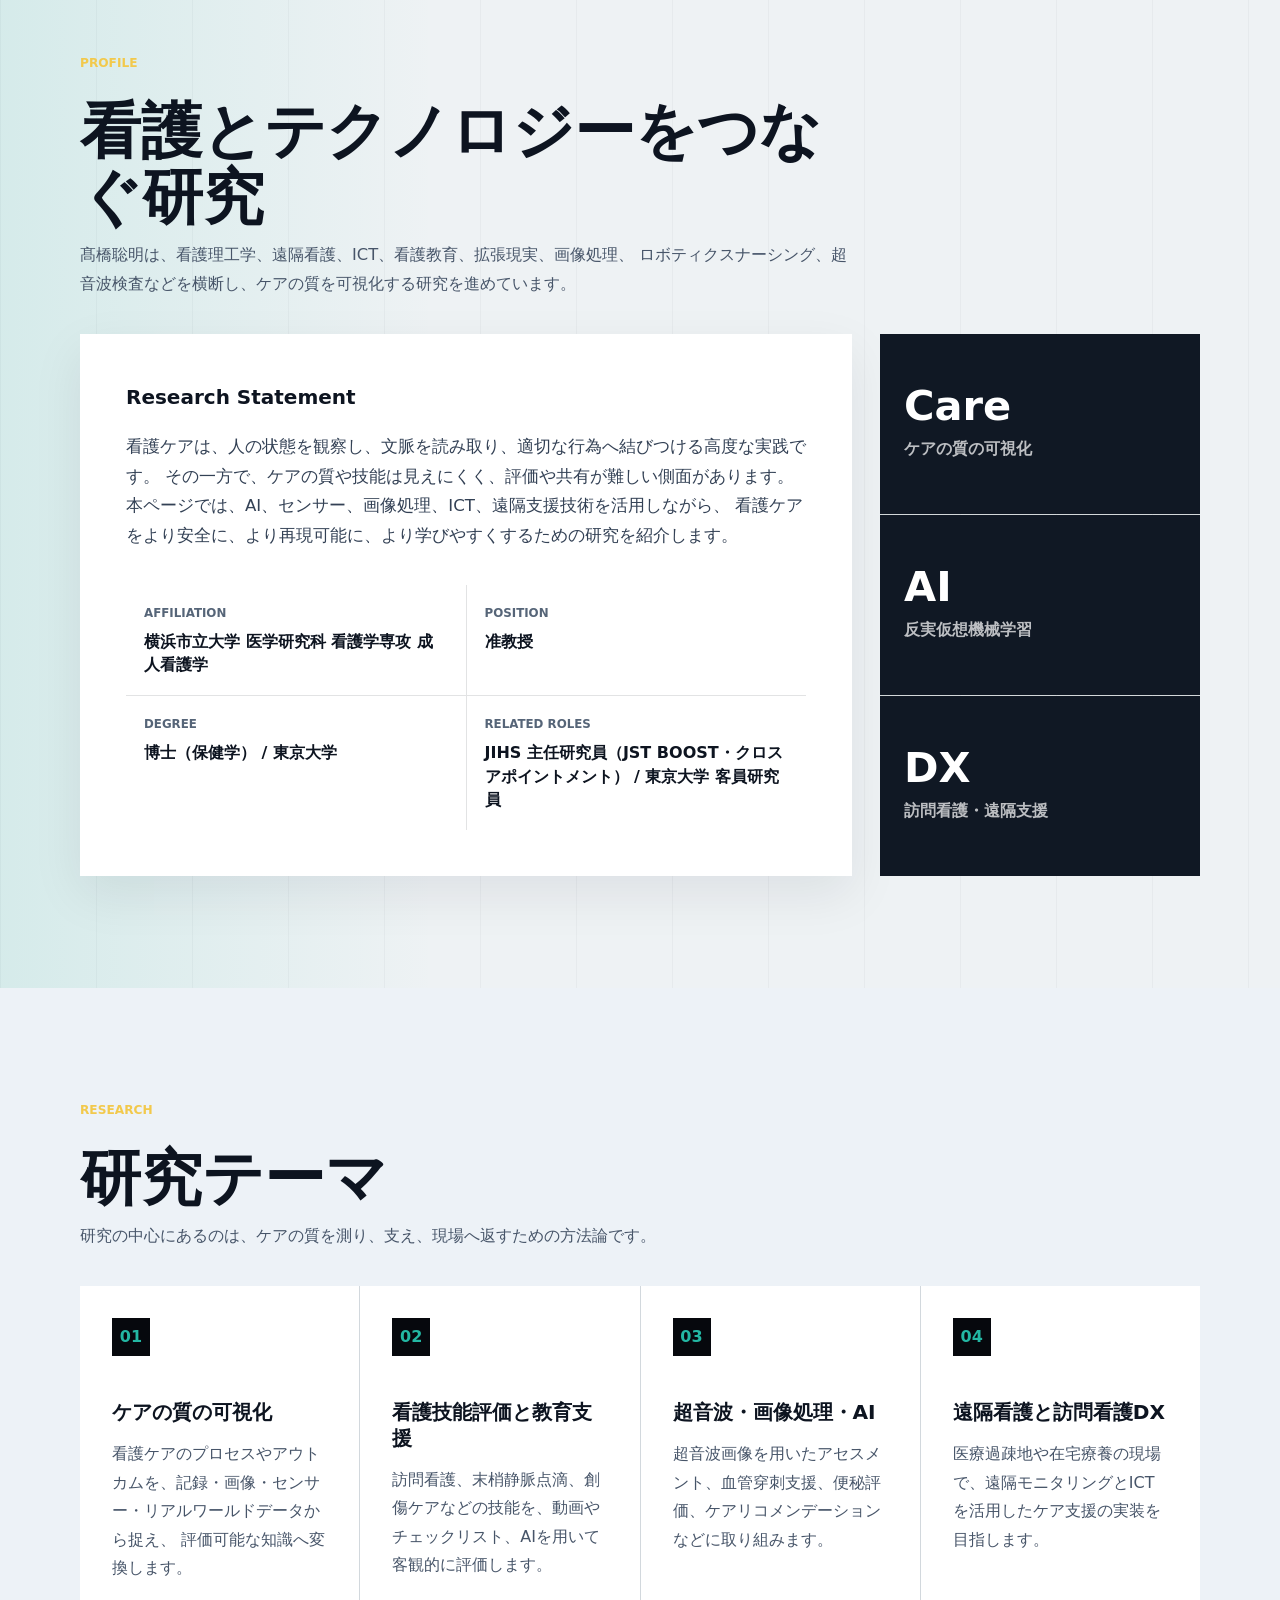
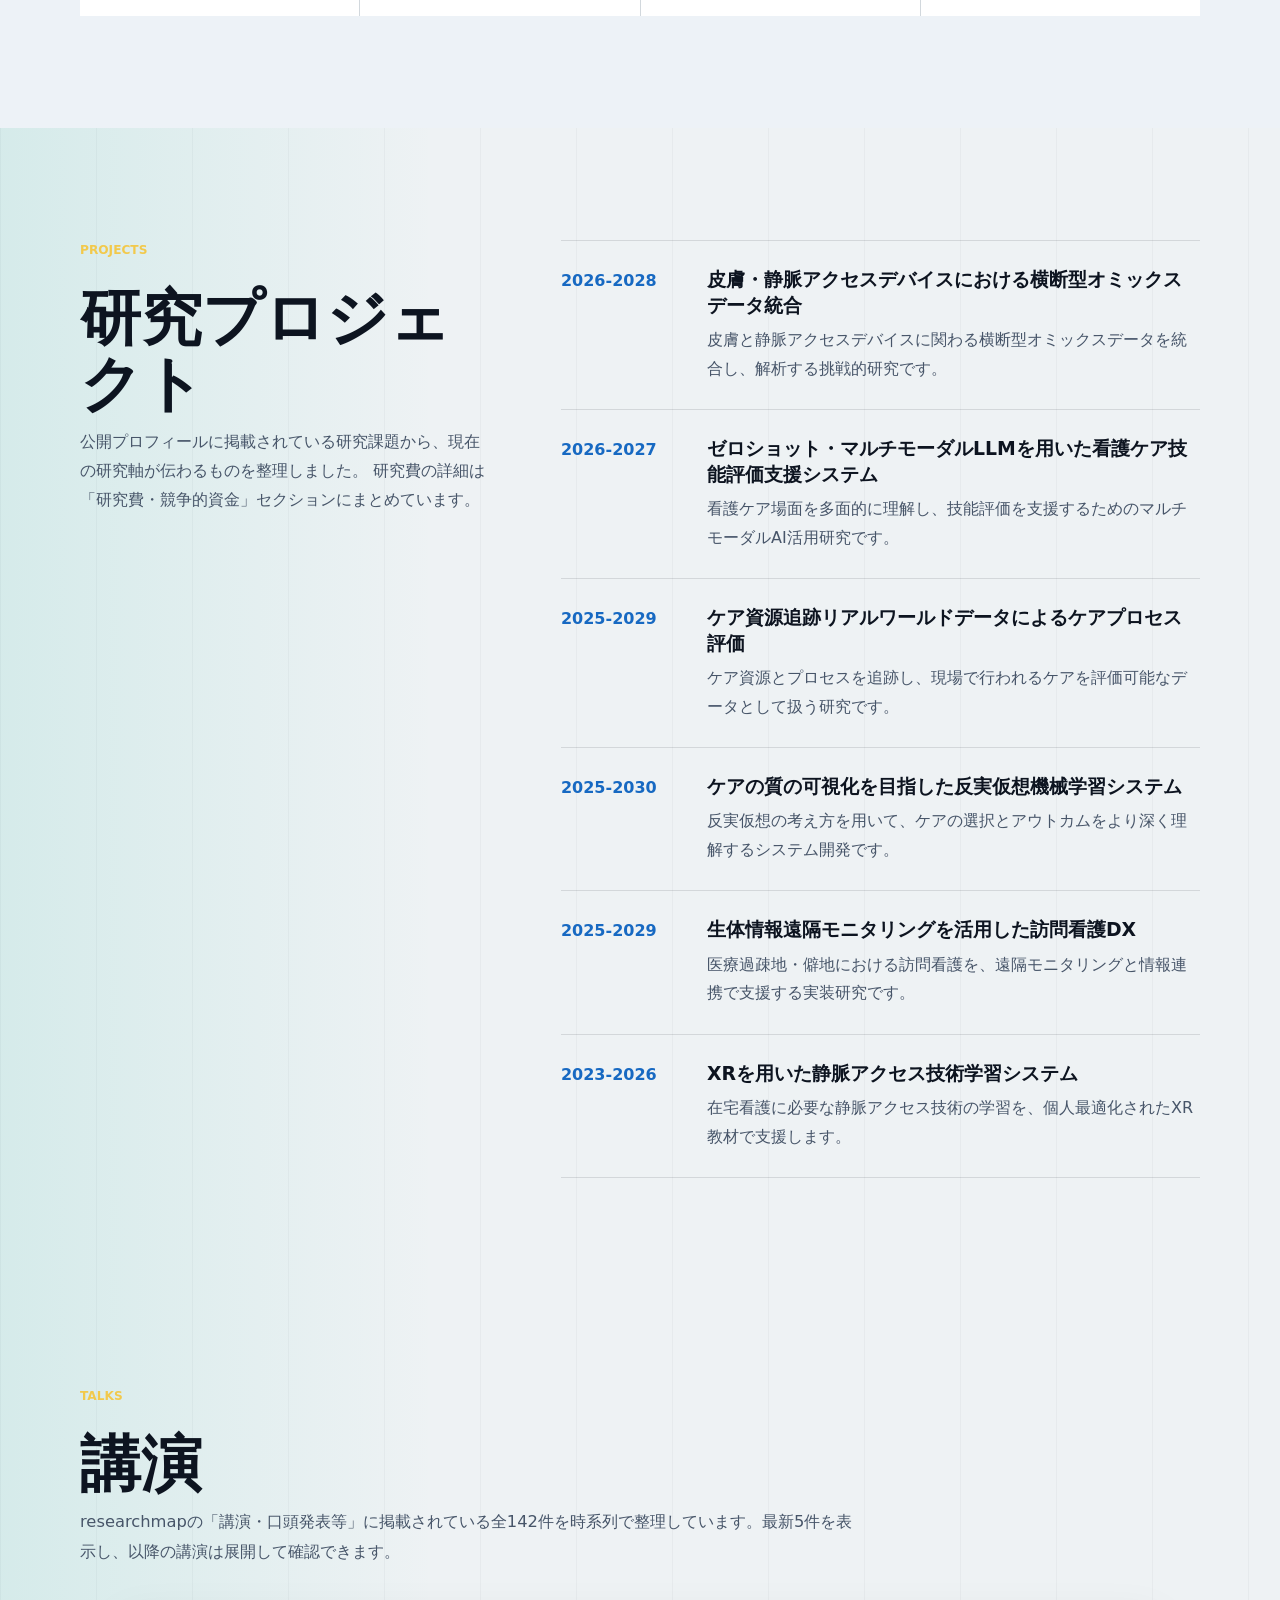
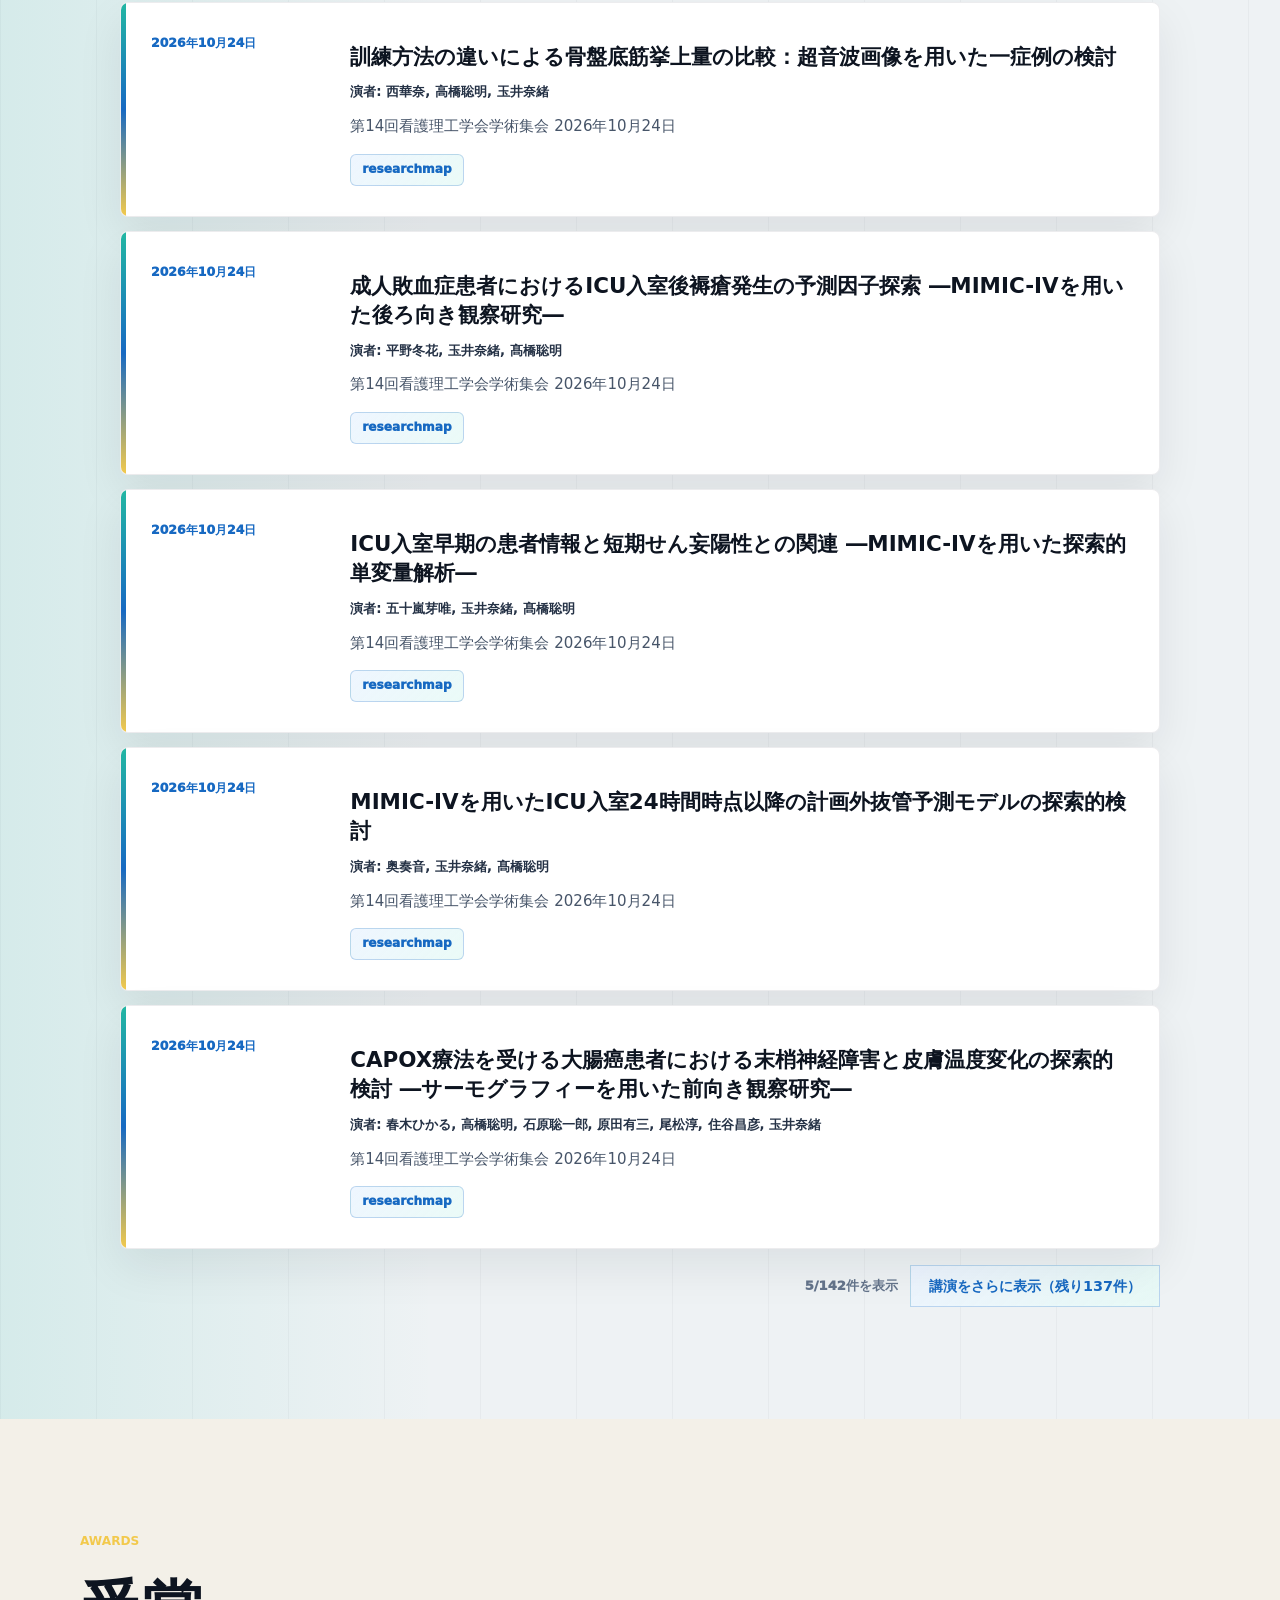
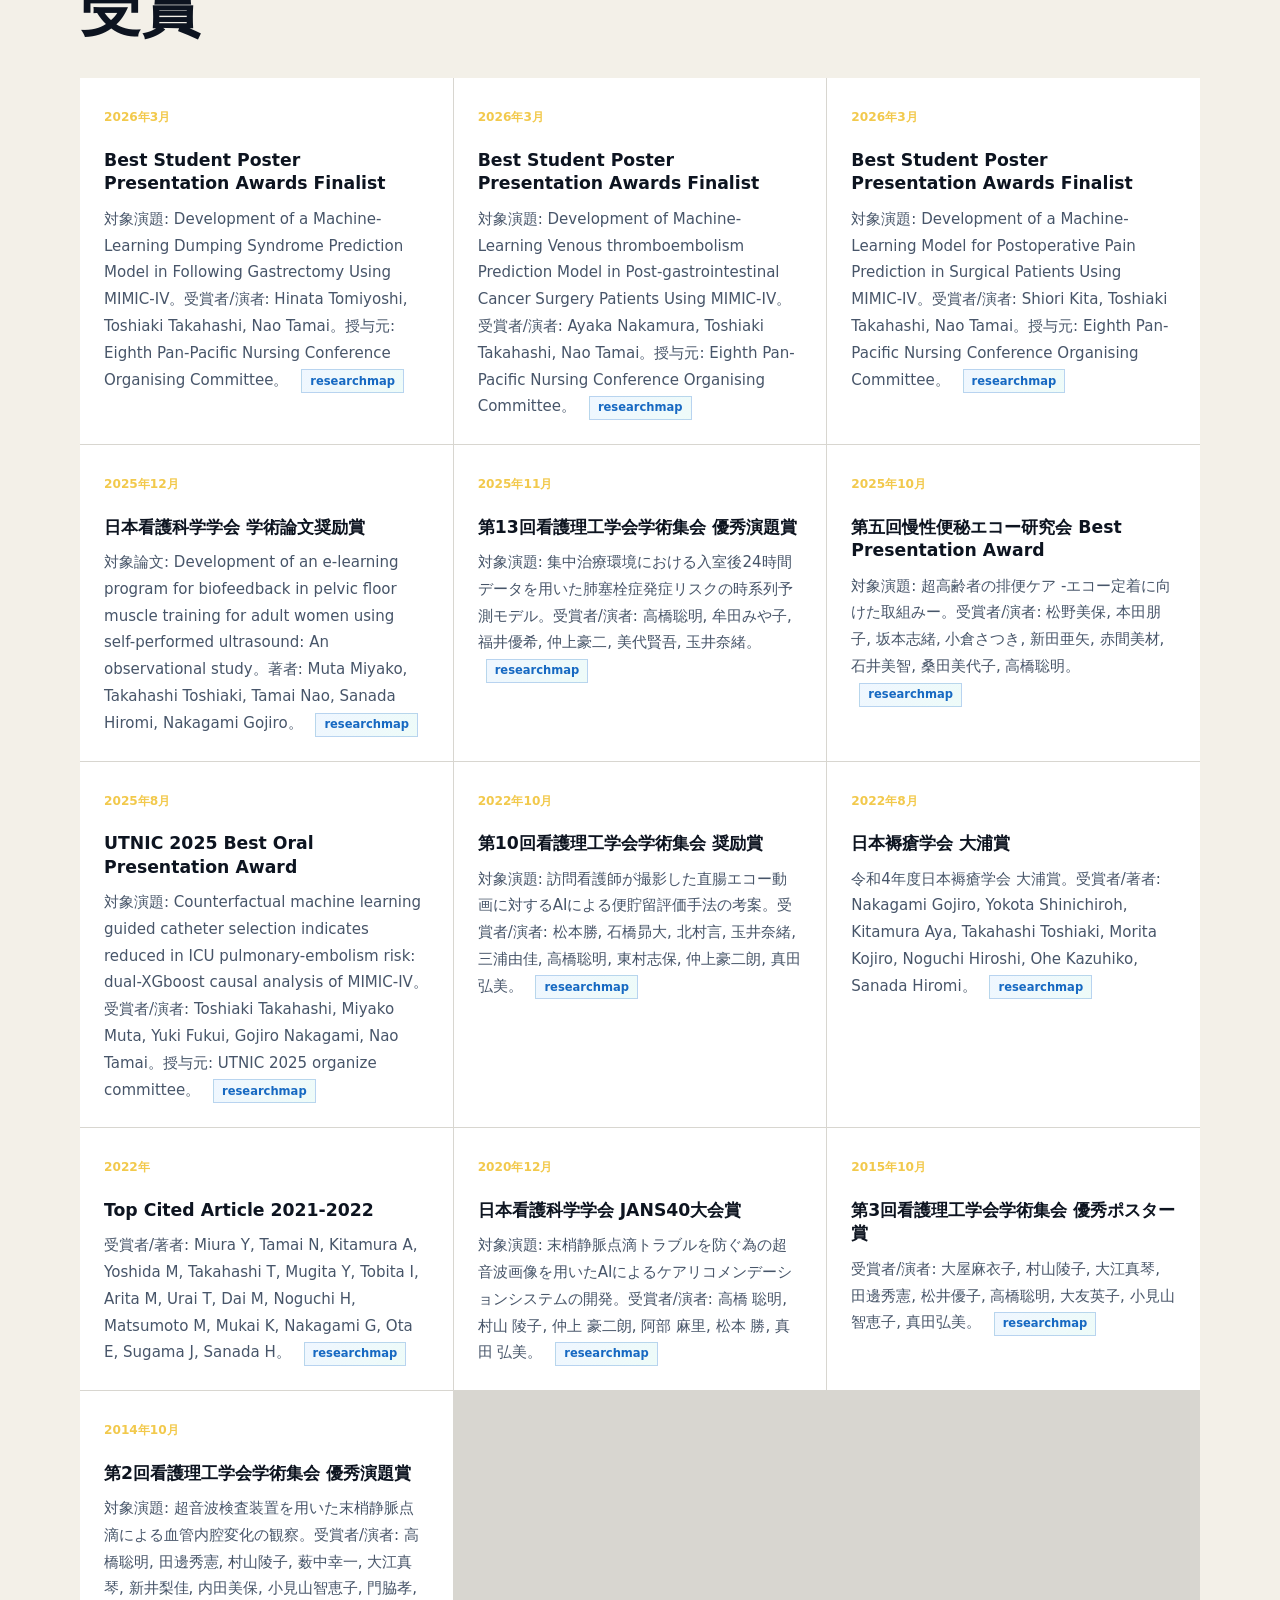
==== commit 52745679: "Correct researchmap counts and presenter names" ====
--- a/index.html
+++ b/index.html
@@ -628,17 +628,17 @@
               <button type="button" data-news-filter="media">Media</button>
               <button type="button" data-news-filter="role">Roles</button>
             </div>
-            <p class="result-count" data-news-count>95件を表示</p>
+            <p class="result-count" data-news-count>96件を表示</p>
           </div>
           <ul class="news-list home-news-list" id="latest-news-list" data-news-list>
+            <li><time>2026年10月</time><span>第14回看護理工学会学術集会で、大会長賞を受賞。対象演題: 訓練方法の違いによる骨盤底筋挙上量の比較：超音波画像を用いた一症例の検討。受賞者: 西華奈, 高橋聡明, 玉井奈緒。<a class="source-link" href="https://researchmap.jp/some0104/awards/55336674?lang=ja" target="_blank" rel="noreferrer">researchmap</a></span></li>
+            <li><time>2026年10月</time><span>第14回看護理工学会学術集会で、最優秀演題賞を受賞。対象演題: 在宅リアルワールドデータを用いた褥瘡発生予測モデルの開発。受賞者: 牟田みや子, 高橋聡明, 國光真生, 北村言, 菅原賢太, 真田弘美, 仲上豪二朗。<a class="source-link" href="https://researchmap.jp/some0104/awards/55336676?lang=ja" target="_blank" rel="noreferrer">researchmap</a></span></li>
             <li><time>2026年10月24日</time><span>第14回看護理工学会学術集会で、訓練方法の違いによる骨盤底筋挙上量の比較に関する一症例の検討を発表。演者: 西華奈, 高橋聡明, 玉井奈緒。<a class="source-link" href="https://researchmap.jp/some0104/presentations/55336393?lang=ja" target="_blank" rel="noreferrer">researchmap</a></span></li>
-            <li><time>2026年10月</time><span>第14回看護理工学会学術集会で、大会長賞を受賞。対象演題: 訓練方法の違いによる骨盤底筋挙上量の比較：超音波画像を用いた一症例の検討。受賞者: 西華奈, 高橋聡明, 玉井奈緒。<a class="source-link" href="https://researchmap.jp/some0104/awards/55336674?lang=ja" target="_blank" rel="noreferrer">researchmap</a></span></li>
             <li><time>2026年10月24日</time><span>第14回看護理工学会学術集会で、成人敗血症患者におけるICU入室後褥瘡発生の予測因子探索に関する発表を実施。演者: 平野冬花, 玉井奈緒, 髙橋聡明。<a class="source-link" href="https://researchmap.jp/some0104/presentations/55336390?lang=ja" target="_blank" rel="noreferrer">researchmap</a></span></li>
             <li><time>2026年10月24日</time><span>第14回看護理工学会学術集会で、ICU入室早期の患者情報と短期せん妄陽性との関連に関する探索的単変量解析を発表。演者: 五十嵐芽唯, 玉井奈緒, 髙橋聡明。<a class="source-link" href="https://researchmap.jp/some0104/presentations/55336388?lang=ja" target="_blank" rel="noreferrer">researchmap</a></span></li>
             <li><time>2026年10月24日</time><span>第14回看護理工学会学術集会で、MIMIC-IVを用いたICU入室24時間時点以降の計画外抜管予測モデルに関する探索的検討を発表。演者: 奥奏音, 玉井奈緒, 髙橋聡明。<a class="source-link" href="https://researchmap.jp/some0104/presentations/55336381?lang=ja" target="_blank" rel="noreferrer">researchmap</a></span></li>
             <li><time>2026年10月24日</time><span>第14回看護理工学会学術集会で、CAPOX療法を受ける大腸癌患者の末梢神経障害と皮膚温度変化に関する前向き観察研究を発表。演者: 春木ひかる, 高橋聡明, 石原聡一郎, 原田有三, 尾松淳, 住谷昌彦, 玉井奈緒。<a class="source-link" href="https://researchmap.jp/some0104/presentations/55336374?lang=ja" target="_blank" rel="noreferrer">researchmap</a></span></li>
             <li><time>2026年10月24日</time><span>第14回看護理工学会学術集会で、在宅リアルワールドデータを用いた褥瘡発生予測モデルの開発を発表。演者: 牟田みや子, 高橋聡明, 國光真生, 北村言, 菅原賢太, 真田弘美, 仲上豪二朗。<a class="source-link" href="https://researchmap.jp/some0104/presentations/55336368?lang=ja" target="_blank" rel="noreferrer">researchmap</a></span></li>
-            <li><time>2026年10月</time><span>第14回看護理工学会学術集会で、最優秀演題賞を受賞。対象演題: 在宅リアルワールドデータを用いた褥瘡発生予測モデルの開発。受賞者: 牟田みや子, 高橋聡明, 國光真生, 北村言, 菅原賢太, 真田弘美, 仲上豪二朗。<a class="source-link" href="https://researchmap.jp/some0104/awards/55336676?lang=ja" target="_blank" rel="noreferrer">researchmap</a></span></li>
             <li><time>2026年9月23日</time><span>Journal of the American Medical Directors Association (JAMDA)に、訪問看護の創傷・ケア記録を用いた褥瘡予後予測モデルに関する論文「Predictive models for pressure injury prognosis using home-visit nursing wound and care records」が採択されました（掲載待ち / in press）。著者: Yuki Fukui, Toshiaki Takahashi, Mao Kunimitsu, Miyako Muta, Aya Kitamura, Kenta Sugahara, Hiromi Sanada, Gojiro Nakagami。 <a class="source-link" href="https://researchmap.jp/some0104/published_papers/55031310?lang=ja" target="_blank" rel="noreferrer">researchmap</a></span></li>
             <li><time>2026年9月12日</time><span>千葉看護学会 第32回学術集会で「未来を作る看護とAI 教育・地域・医療が描く新しい人材像と学びの形」の招待シンポジウムに登壇。演者: 高橋聡明。 <a class="source-link" href="https://researchmap.jp/some0104/presentations/54986024?lang=ja" target="_blank" rel="noreferrer">researchmap</a></span></li>
             <li><time>2026年8月30日</time><span>JANS 若手の会南関東企画「第2回隣の研究者何しているの」でオーガナイザーを担当。高橋聡明。 <a class="source-link" href="https://researchmap.jp/some0104/presentations/54985996?lang=ja" target="_blank" rel="noreferrer">researchmap</a></span></li>
@@ -2229,7 +2229,7 @@
           </article>
         </div>
         <div class="list-actions talk-actions">
-          <p class="result-count" data-talk-count>5/136件を表示</p>
+          <p class="result-count" data-talk-count>5/142件を表示</p>
           <button
             class="list-toggle"
             type="button"
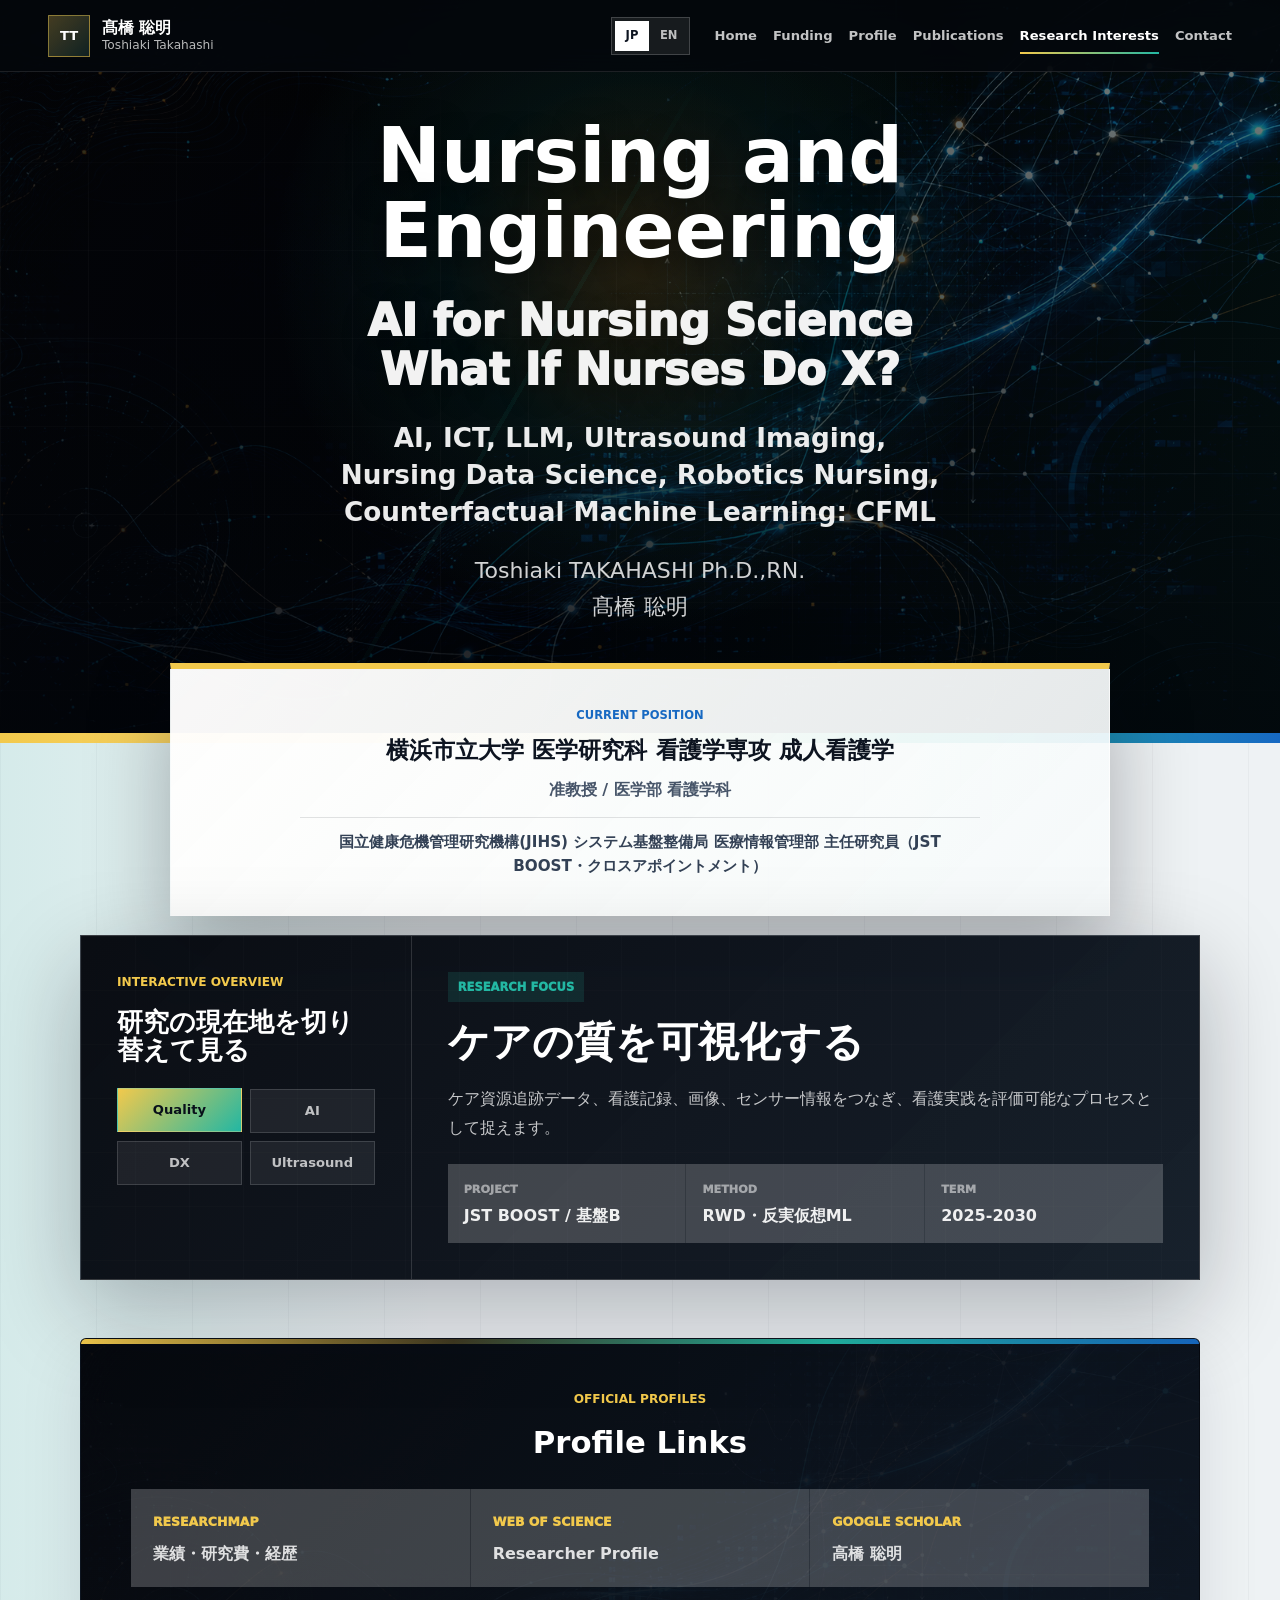
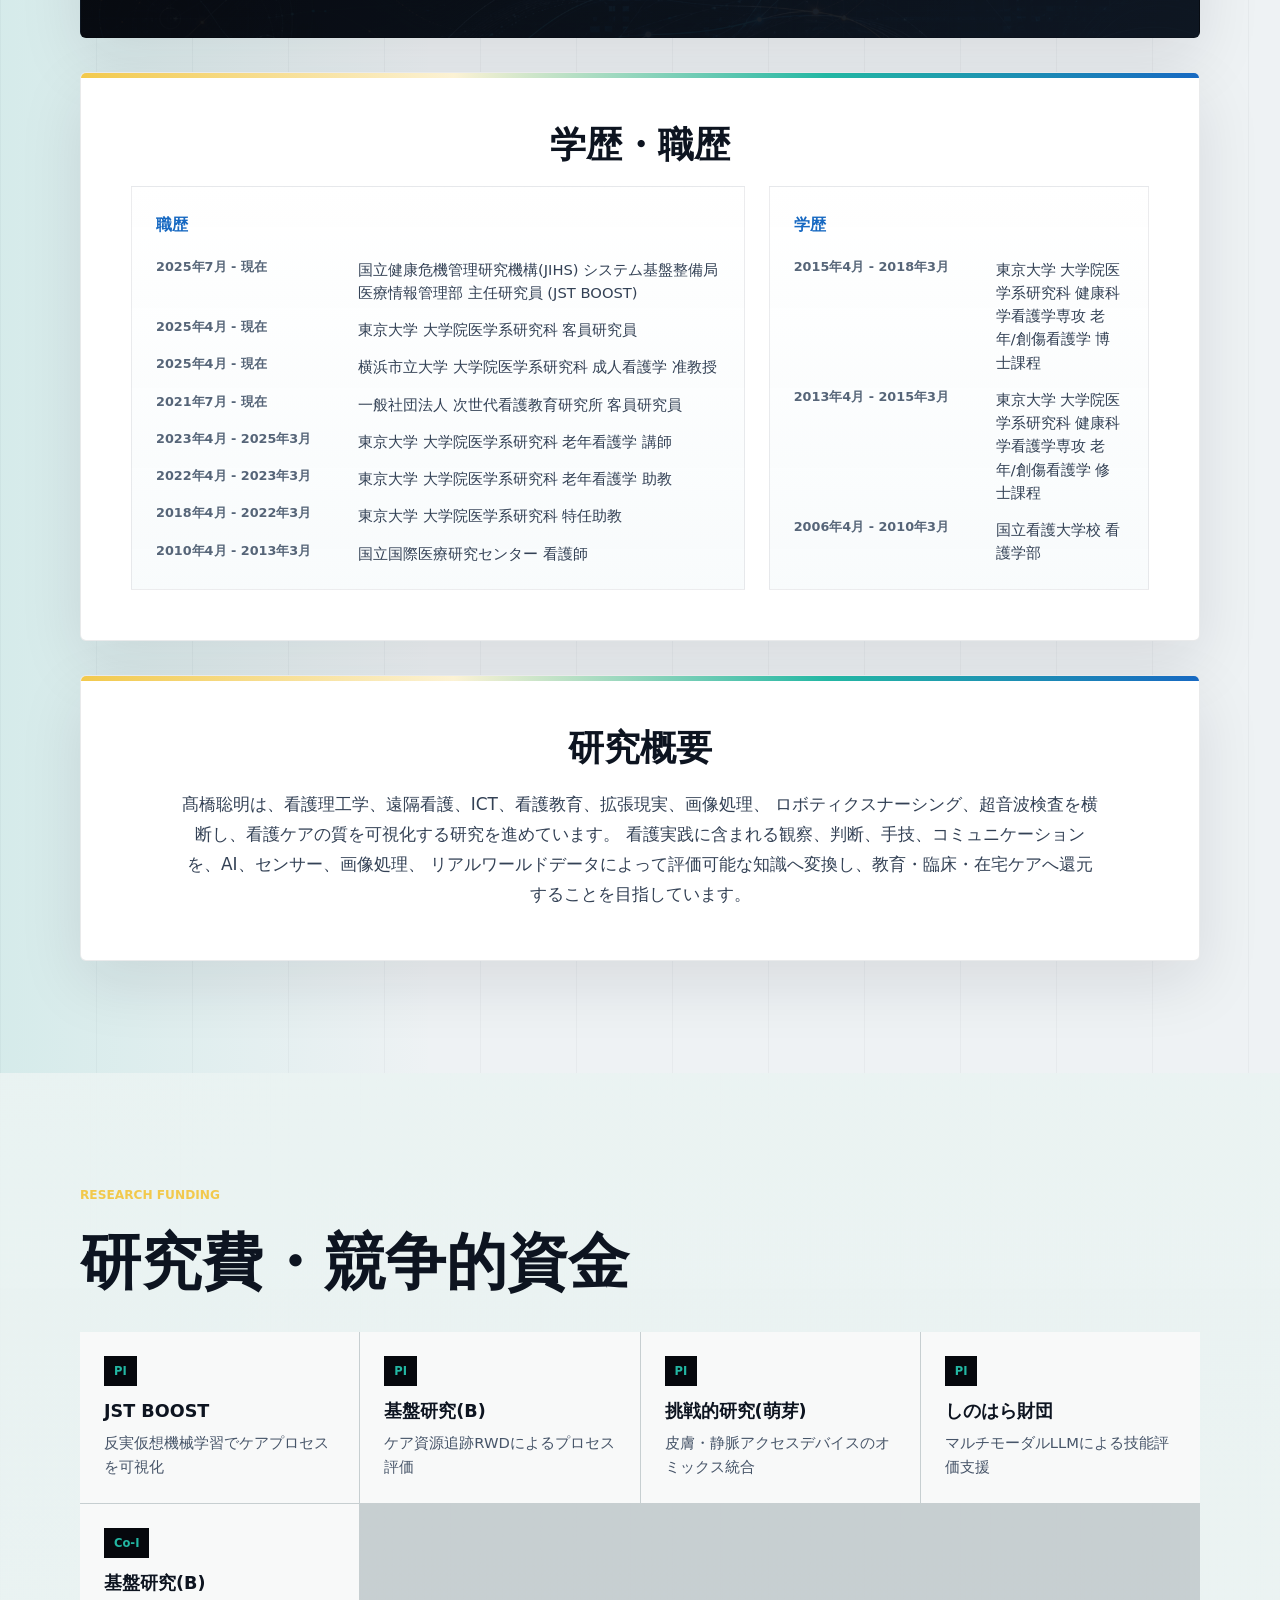
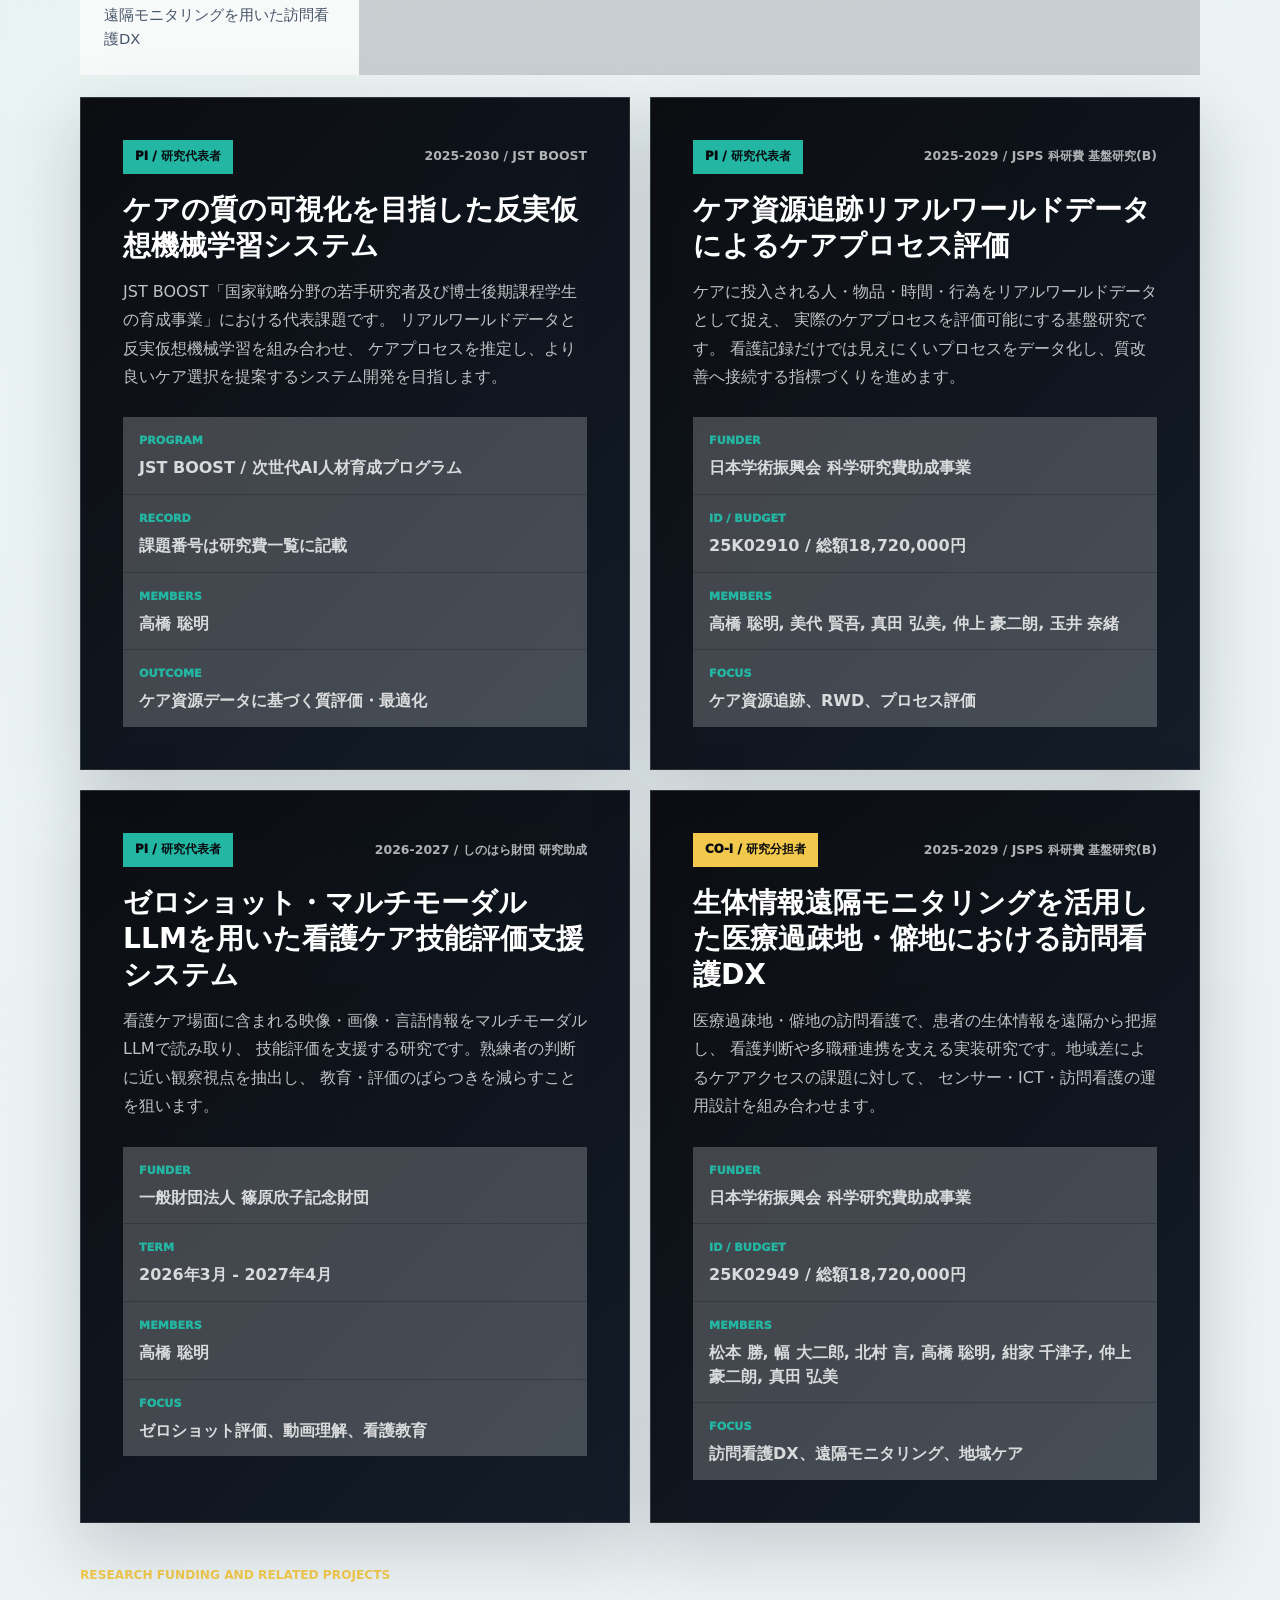
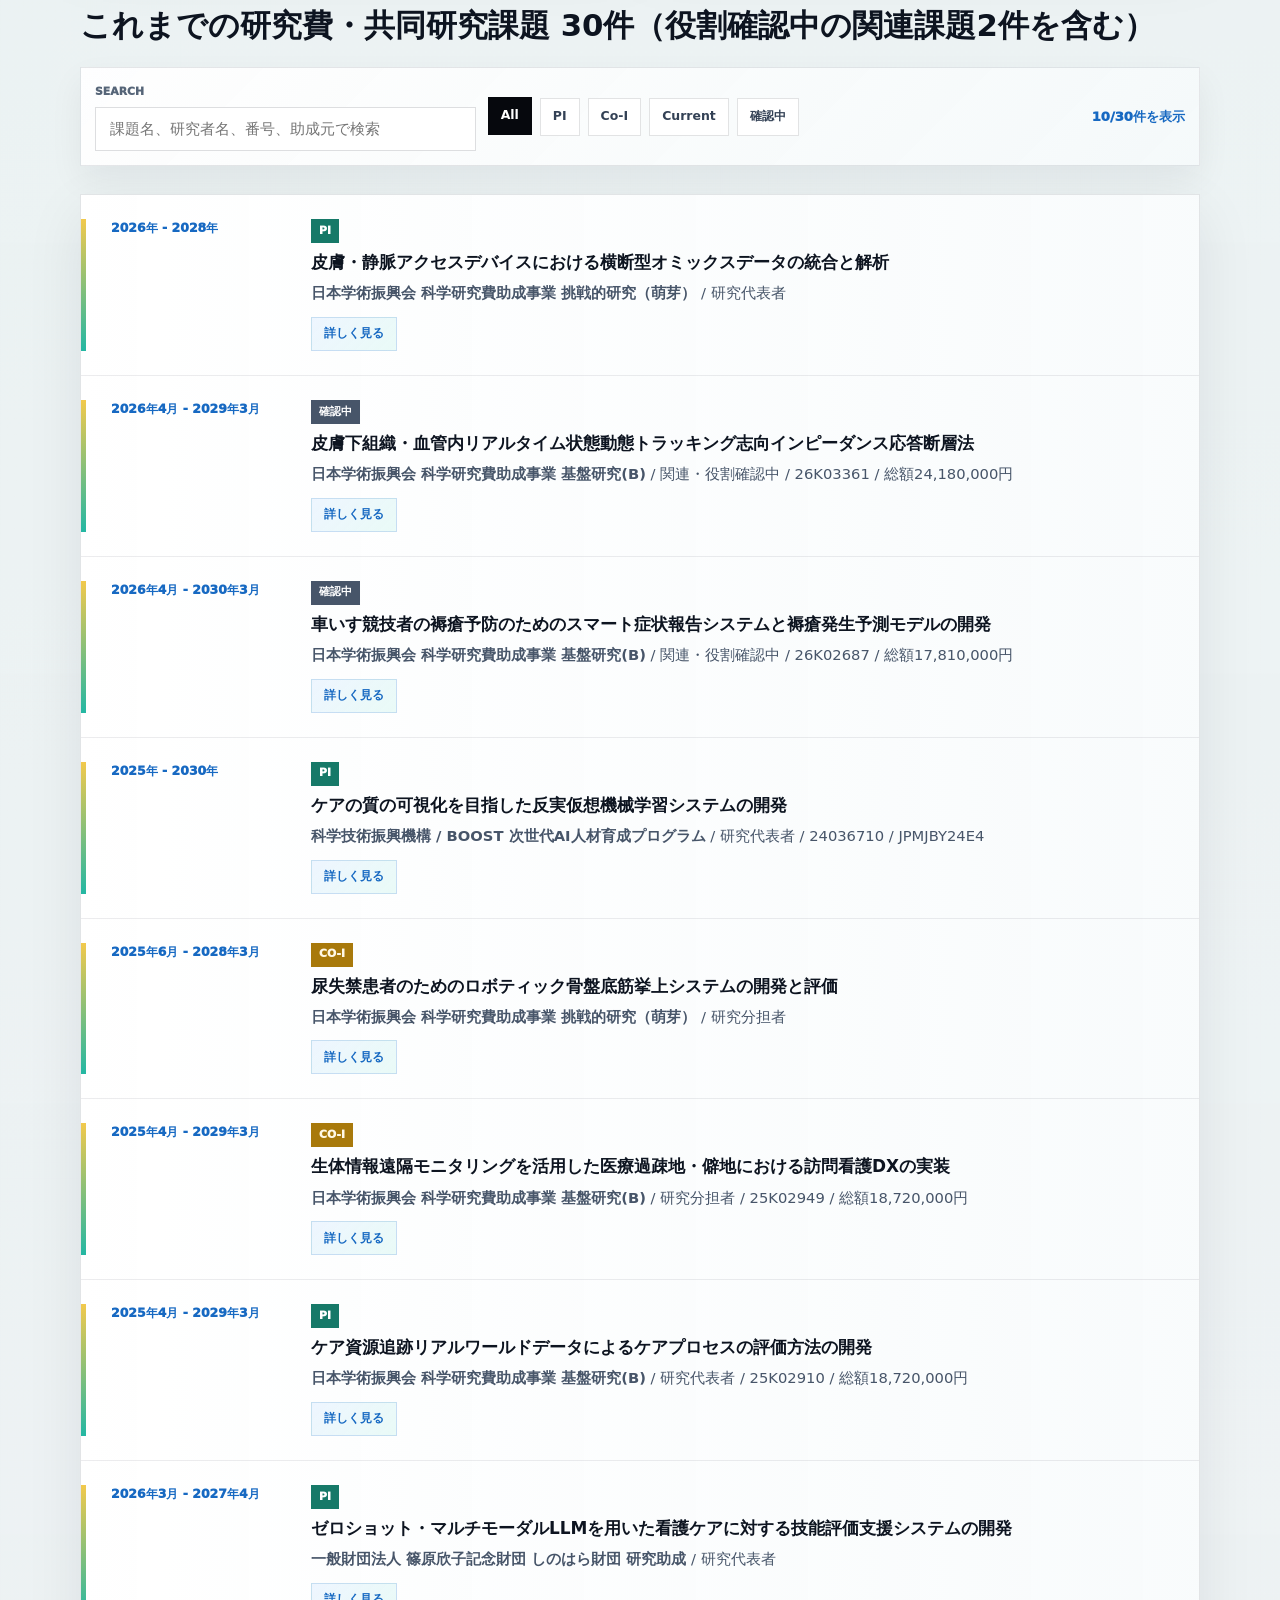
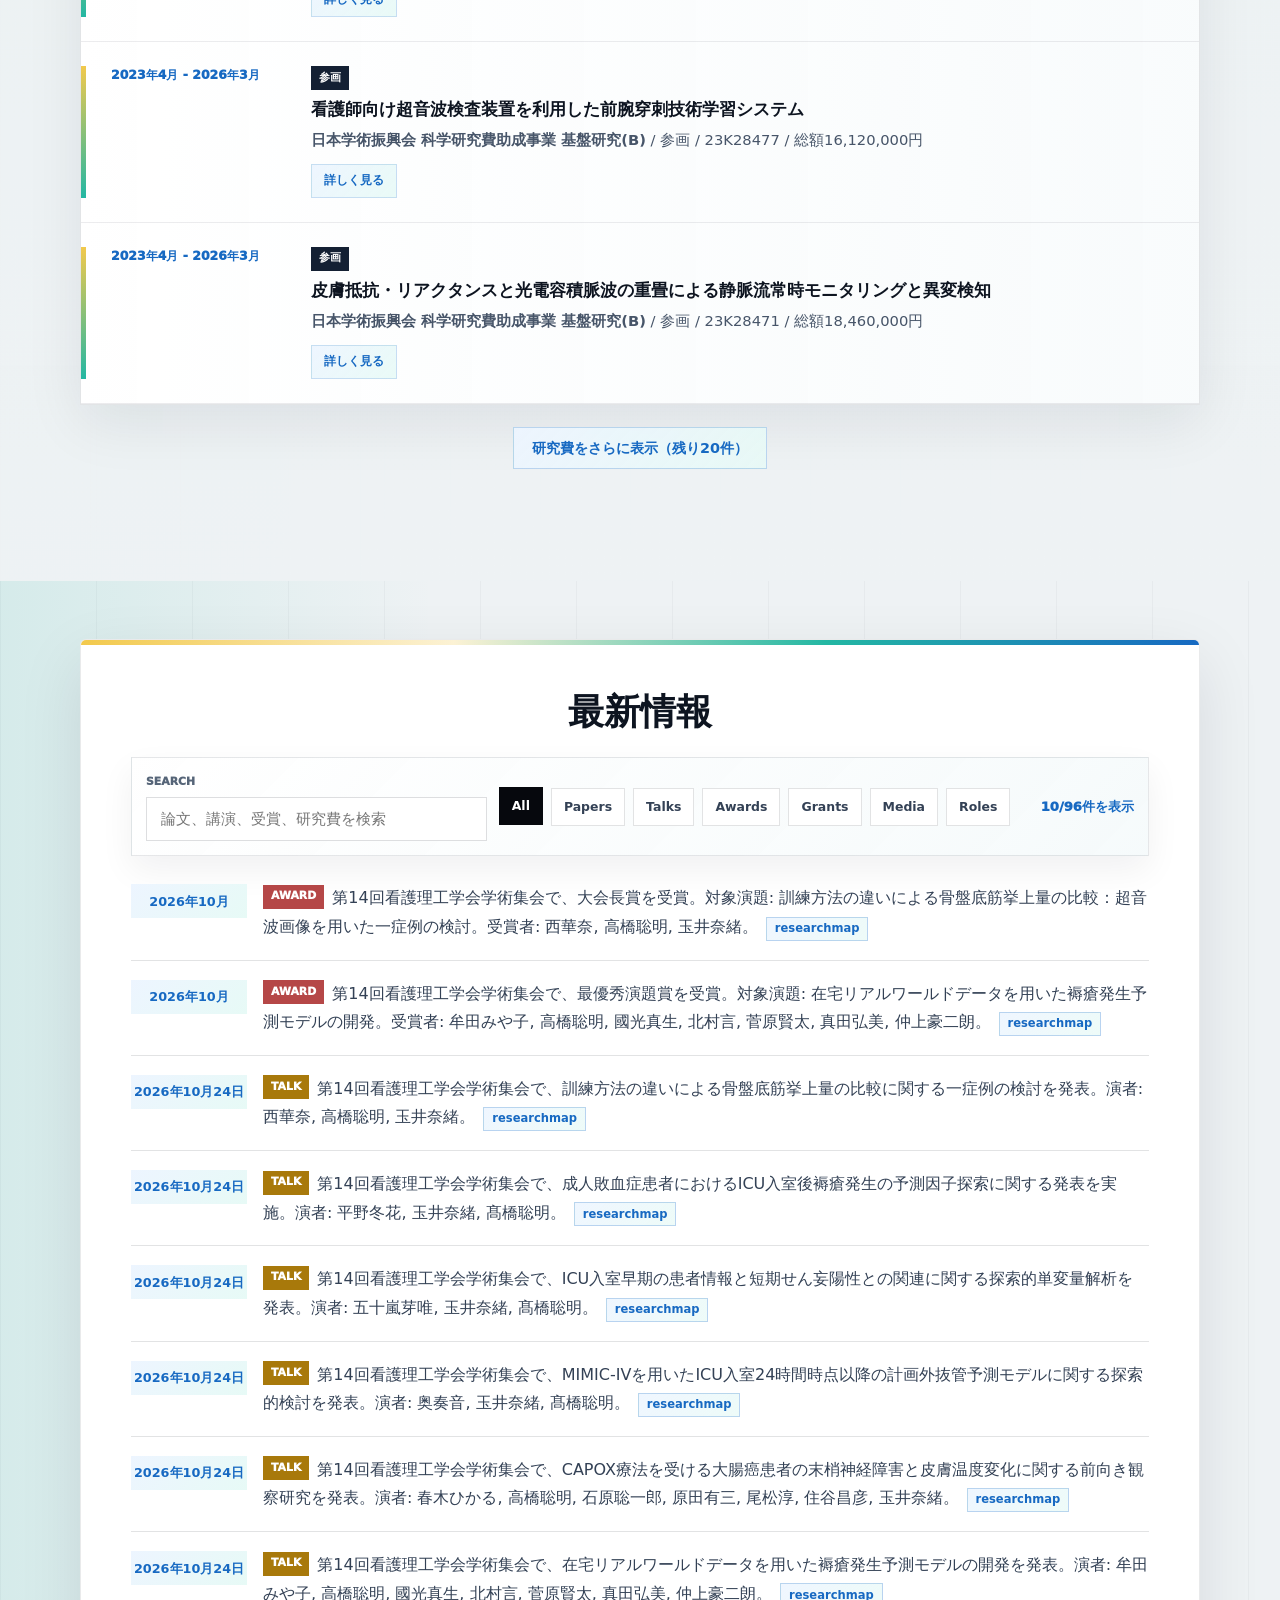
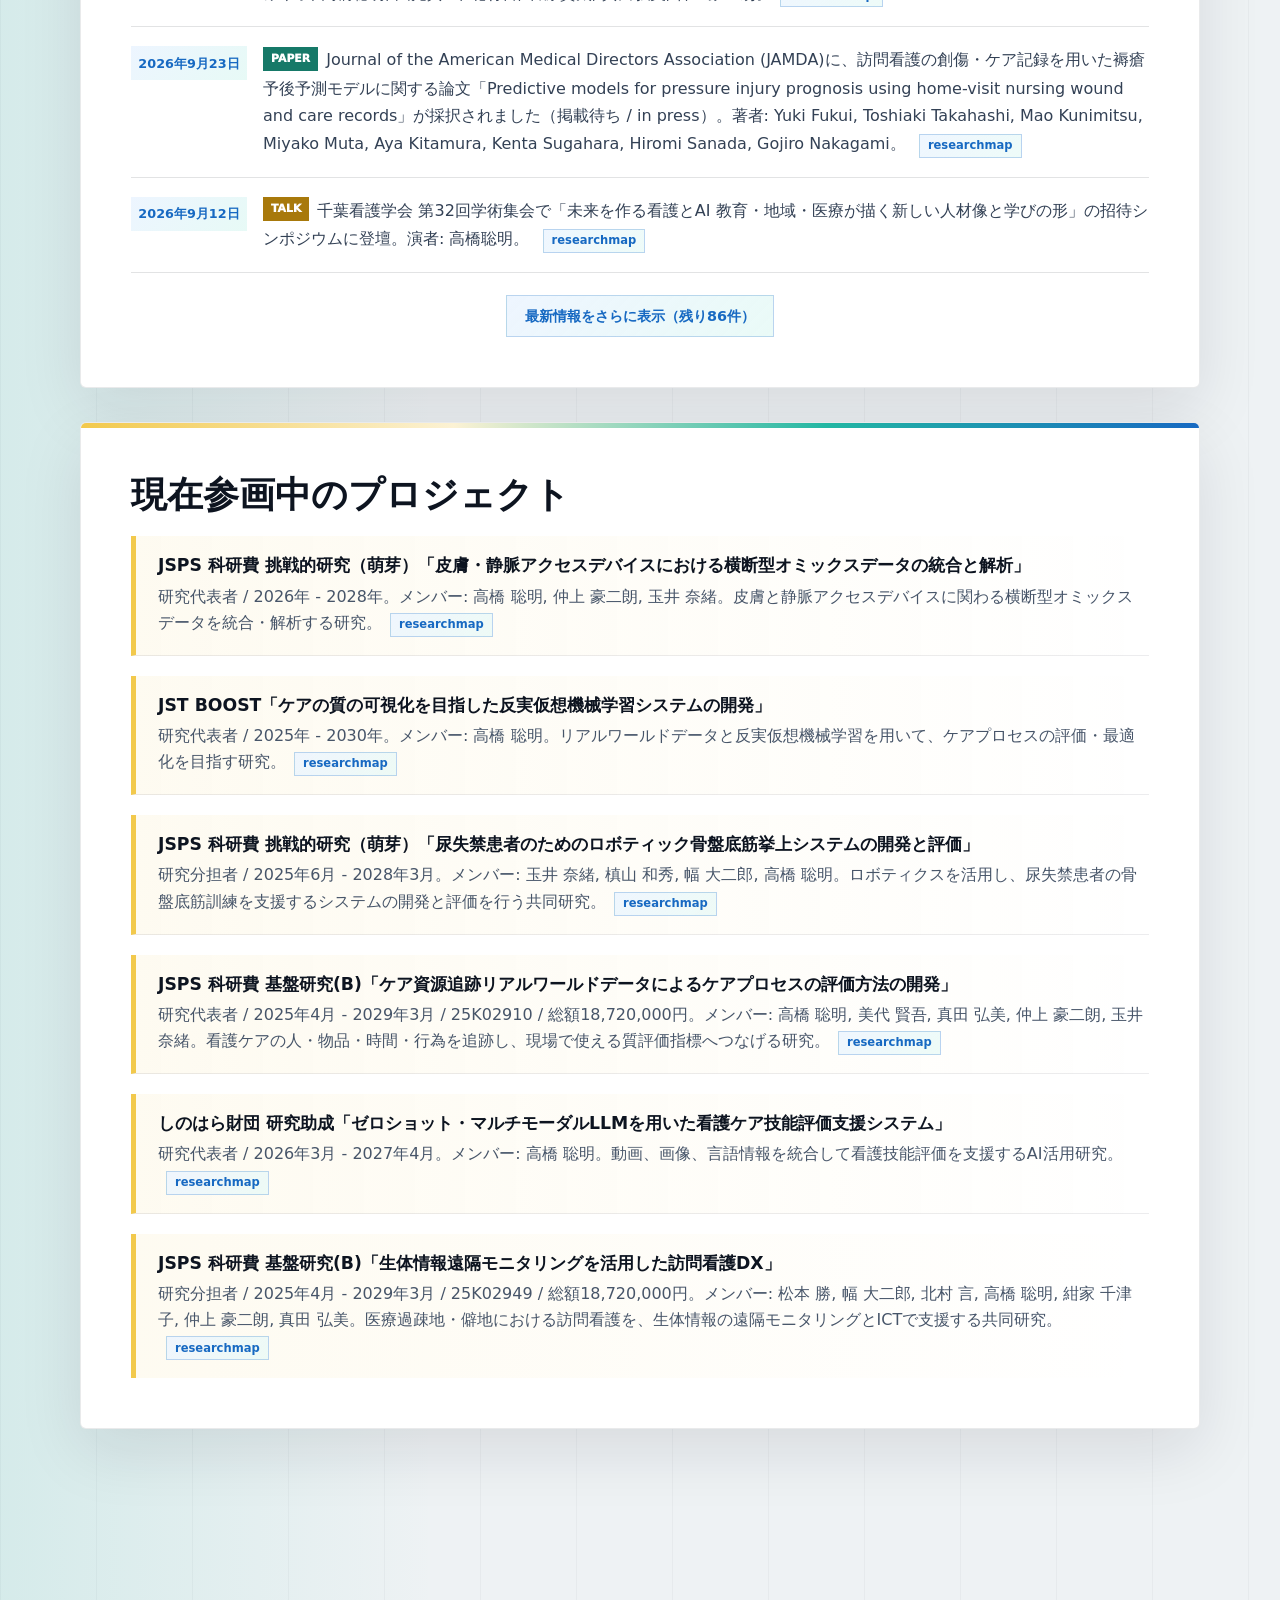
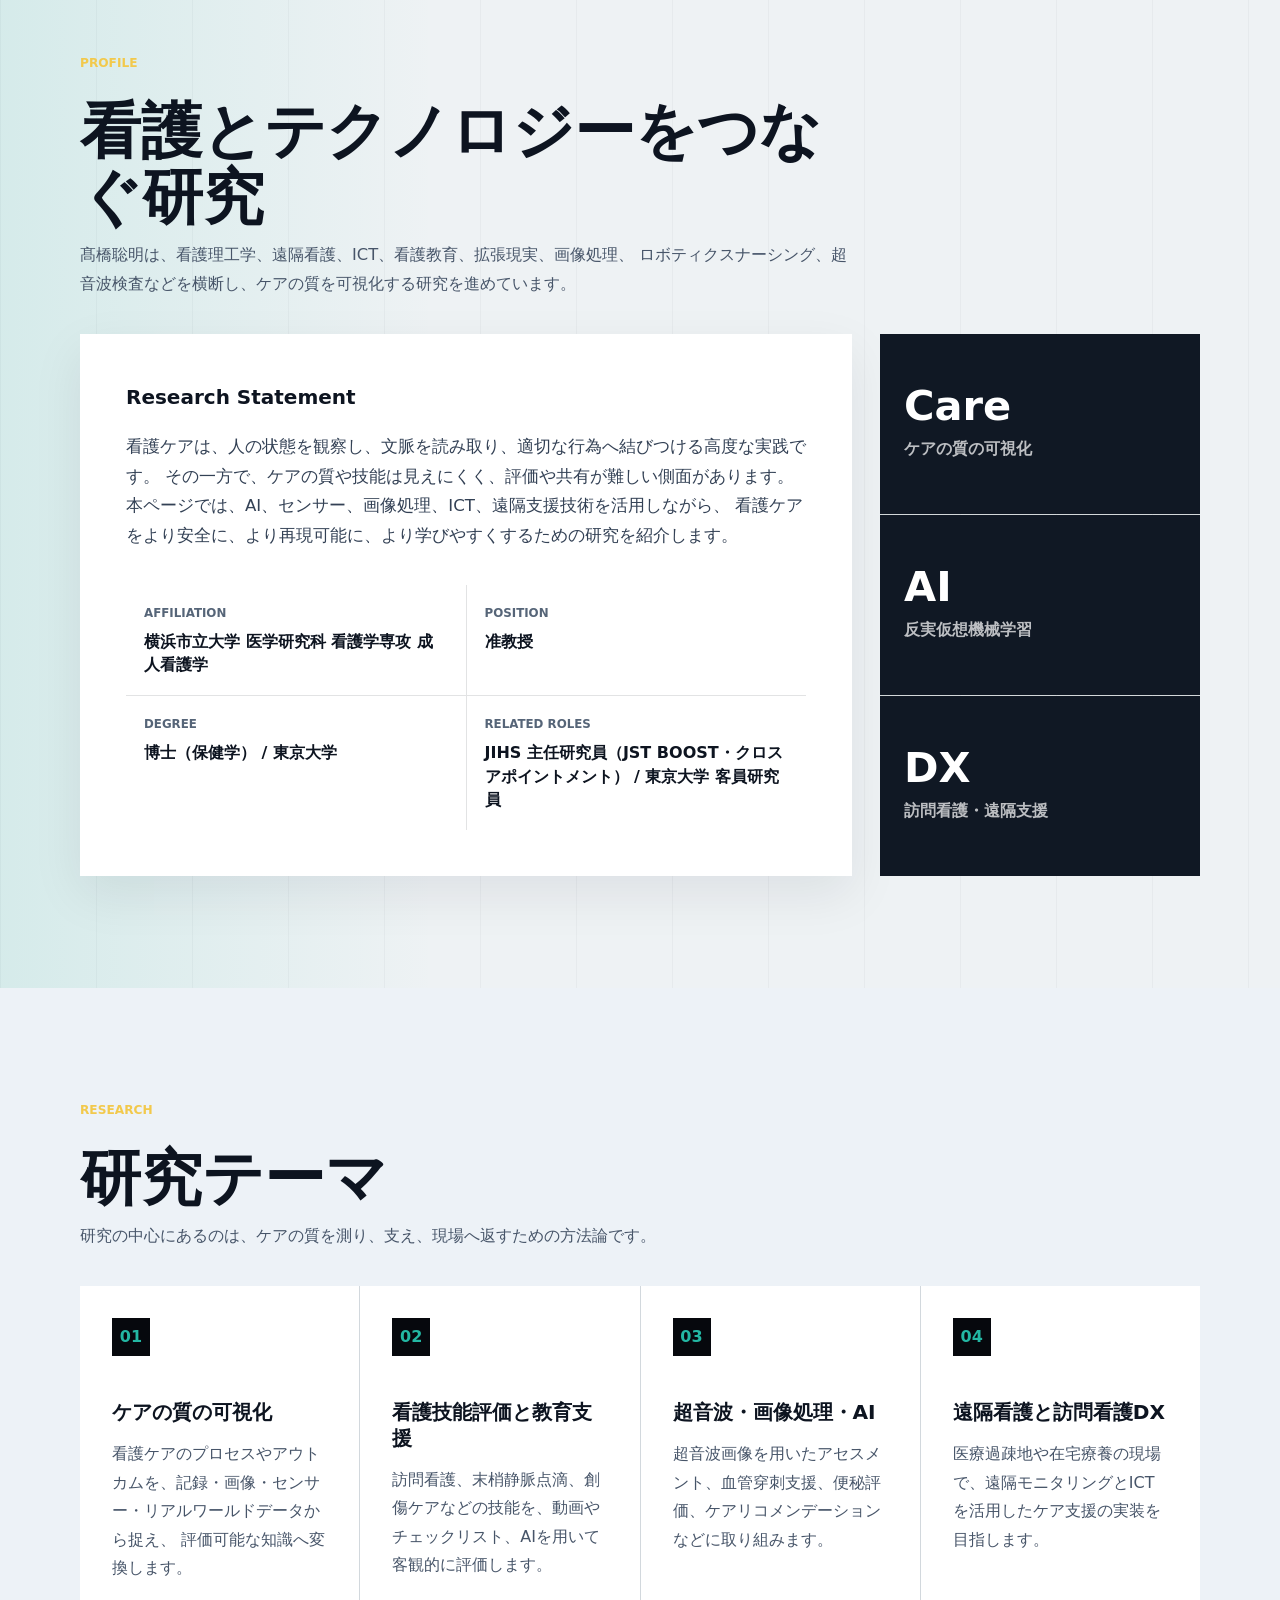
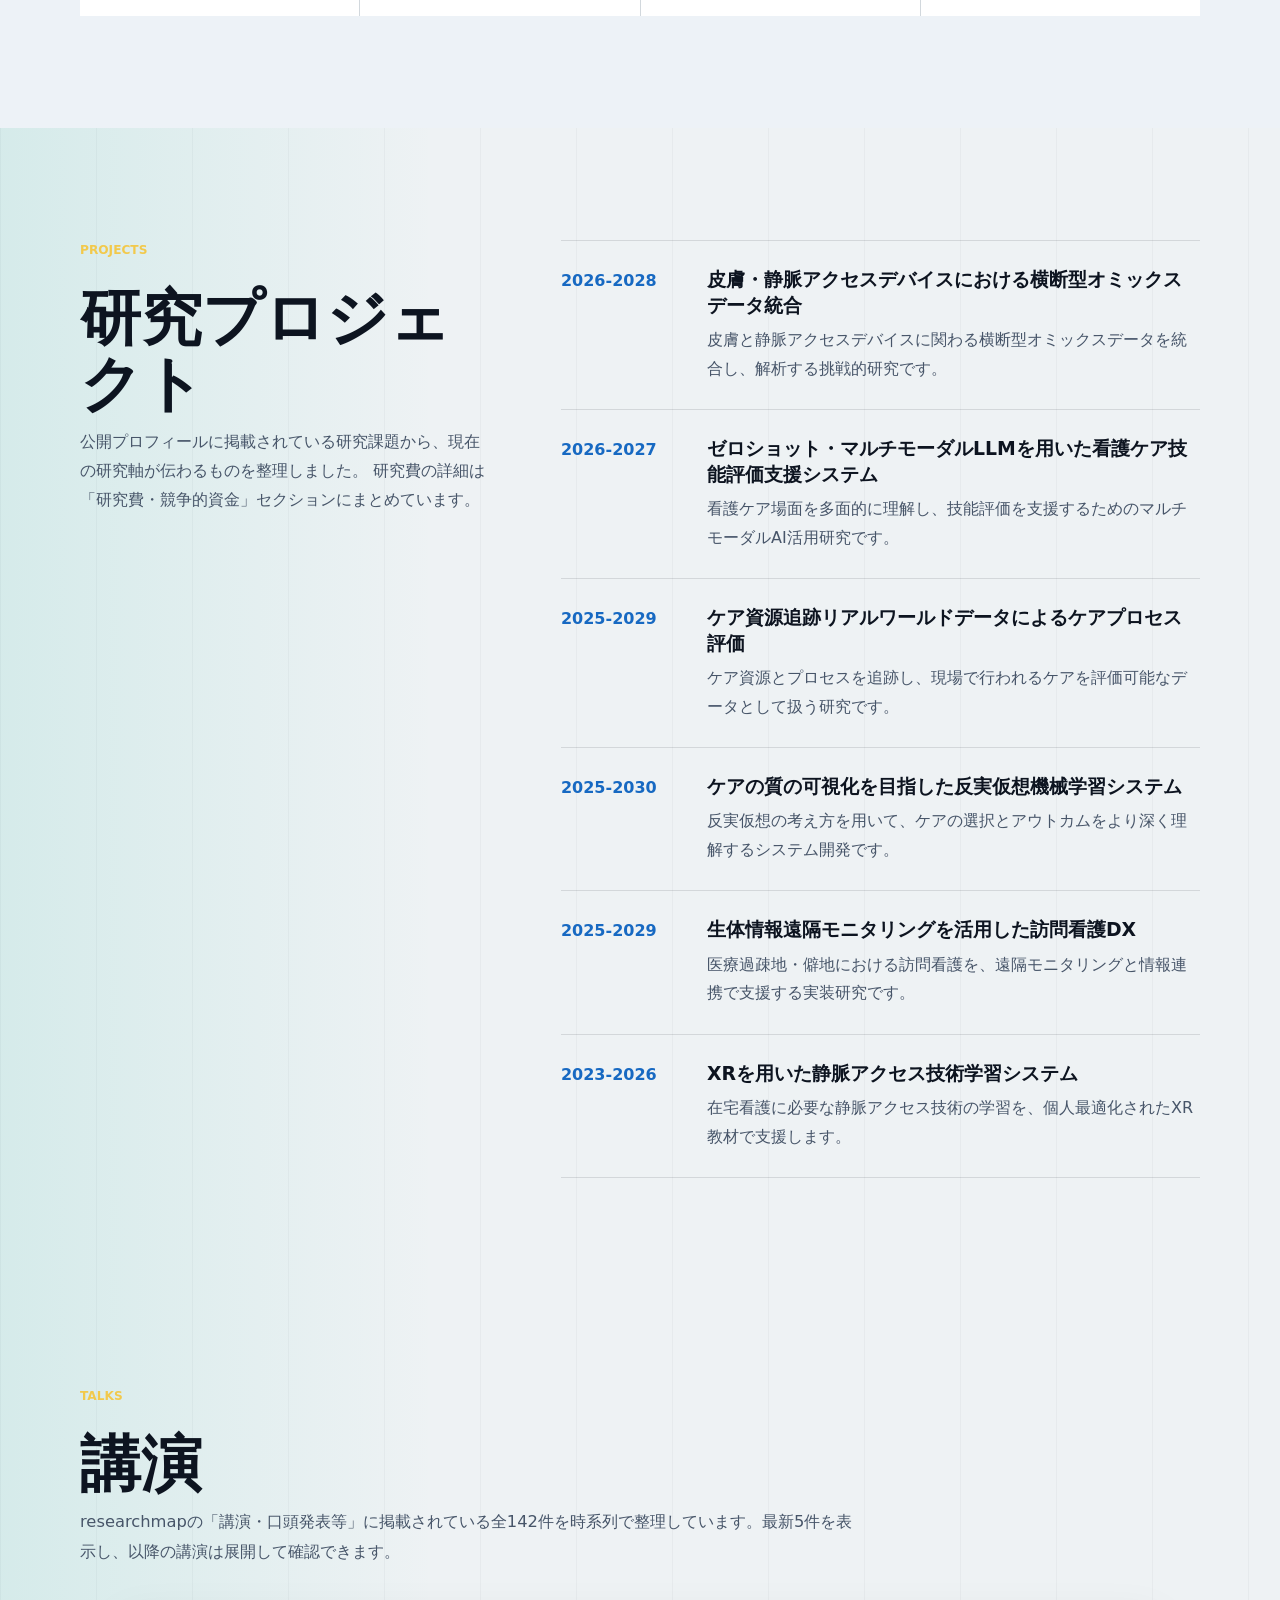
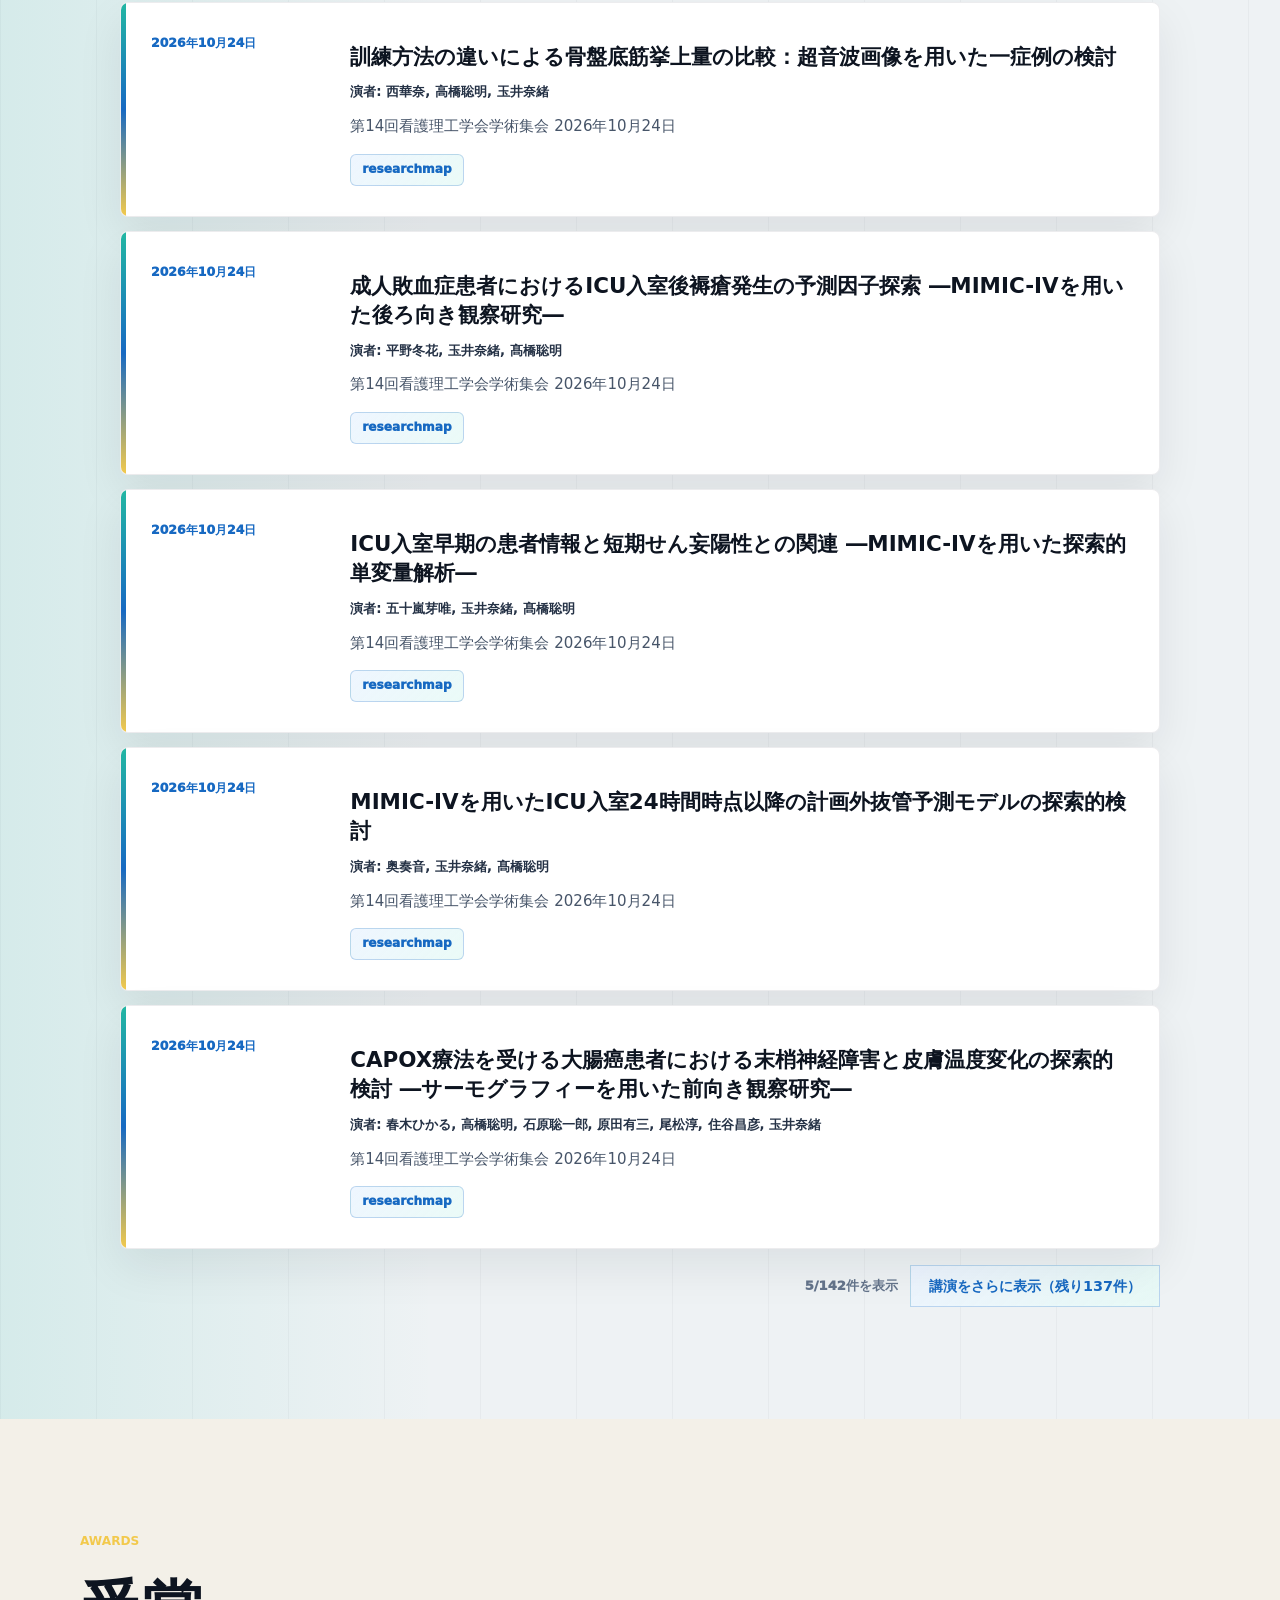
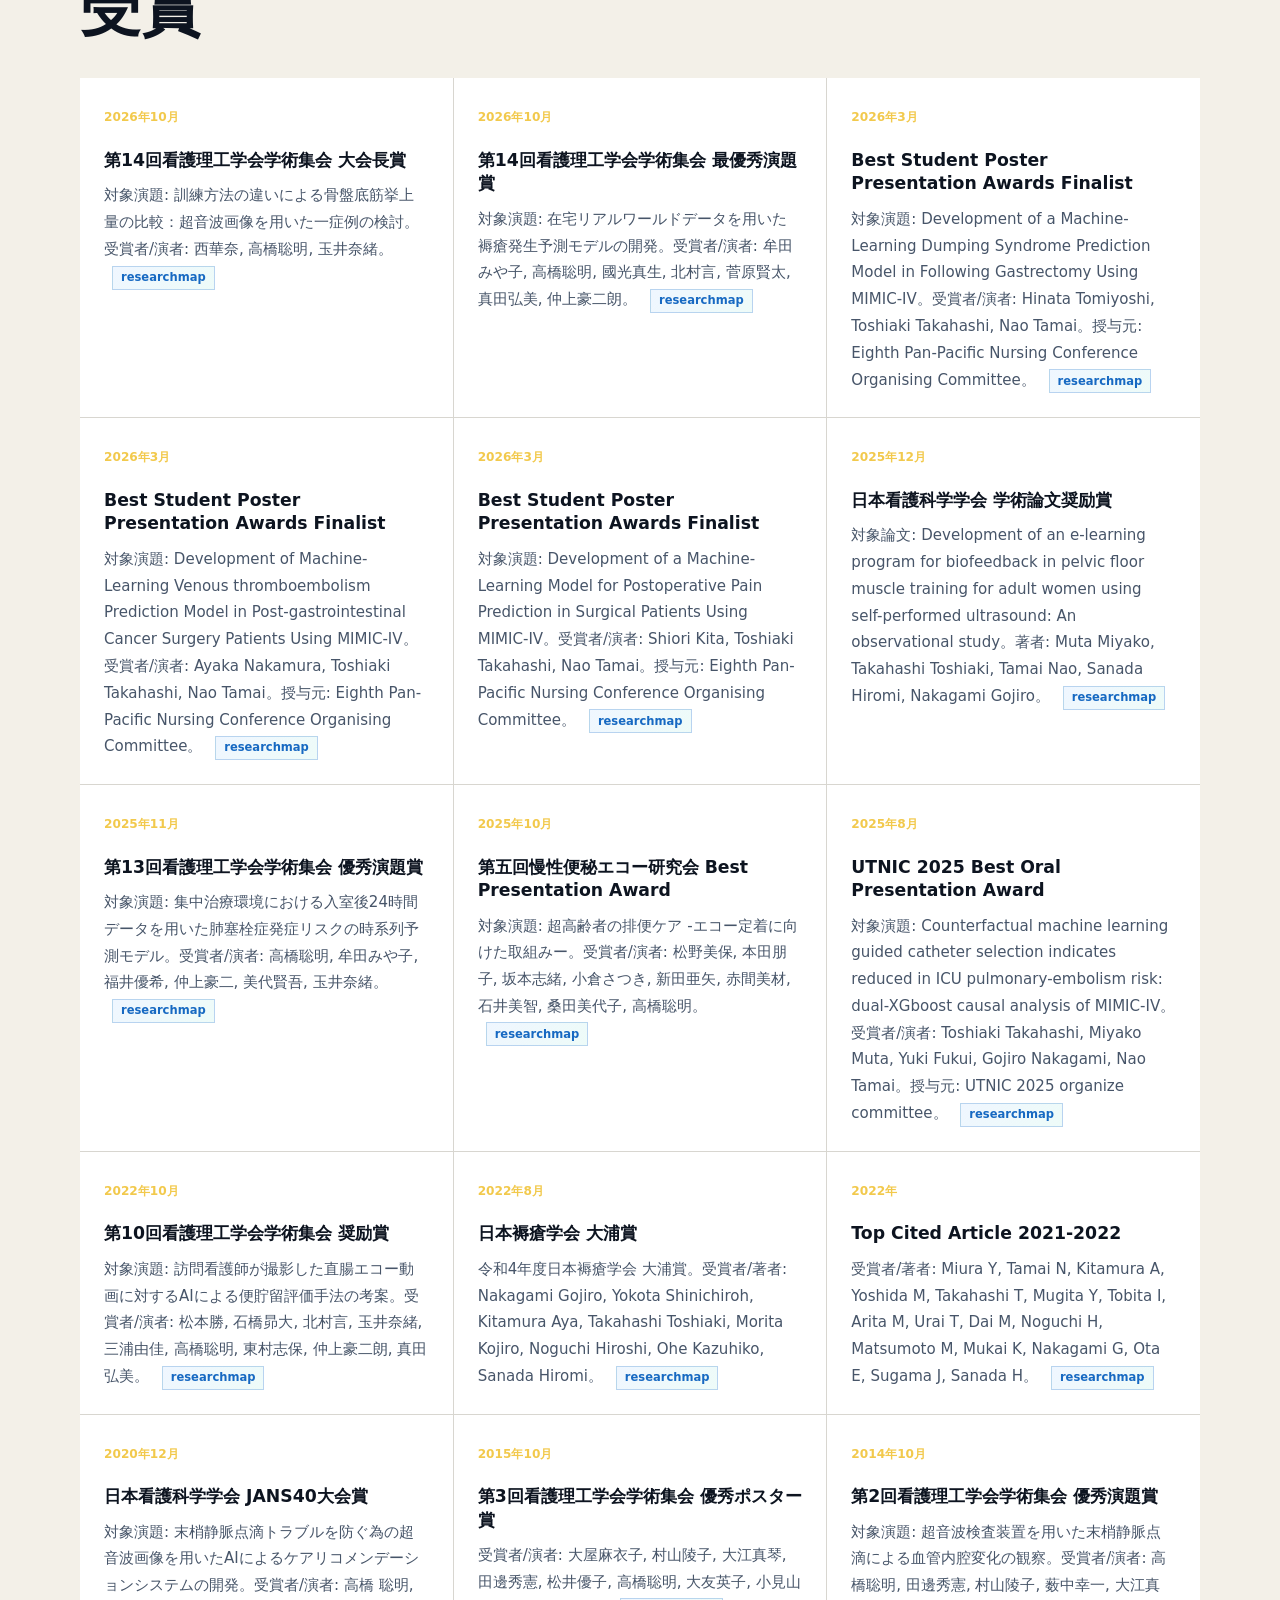
==== commit 95c42404: "Update awards funding counts and English content" ====
--- a/index.html
+++ b/index.html
@@ -335,8 +335,8 @@
         </div>
 
         <div class="funding-subhead">
-          <p class="eyebrow">Complete Researchmap List</p>
-          <h3>これまでの研究費・共同研究課題 29件</h3>
+          <p class="eyebrow">Research Funding and Related Projects</p>
+          <h3>これまでの研究費・共同研究課題 30件（役割確認中の関連課題2件を含む）</h3>
         </div>
 
         <div class="interactive-toolbar funding-toolbar" data-funding-controls>
@@ -351,7 +351,7 @@
             <button type="button" data-funding-filter="current">Current</button>
             <button type="button" data-funding-filter="related">確認中</button>
           </div>
-          <p class="result-count" data-funding-count>29件を表示</p>
+          <p class="result-count" data-funding-count>30件を表示</p>
         </div>
 
         <ol class="funding-ledger" id="funding-ledger" aria-label="Complete research funding list" data-funding-list>
@@ -2252,6 +2252,20 @@
         </div>
         <div class="award-list">
           <article>
+            <time>2026年10月</time>
+            <h3>第14回看護理工学会学術集会 大会長賞</h3>
+            <p>対象演題: 訓練方法の違いによる骨盤底筋挙上量の比較：超音波画像を用いた一症例の検討。受賞者/演者: 西華奈, 高橋聡明, 玉井奈緒。
+              <a class="source-link" href="https://researchmap.jp/some0104/awards/55336674?lang=ja" target="_blank" rel="noreferrer">researchmap</a>
+            </p>
+          </article>
+          <article>
+            <time>2026年10月</time>
+            <h3>第14回看護理工学会学術集会 最優秀演題賞</h3>
+            <p>対象演題: 在宅リアルワールドデータを用いた褥瘡発生予測モデルの開発。受賞者/演者: 牟田みや子, 高橋聡明, 國光真生, 北村言, 菅原賢太, 真田弘美, 仲上豪二朗。
+              <a class="source-link" href="https://researchmap.jp/some0104/awards/55336676?lang=ja" target="_blank" rel="noreferrer">researchmap</a>
+            </p>
+          </article>
+          <article>
             <time>2026年3月</time>
             <h3>Best Student Poster Presentation Awards Finalist</h3>
             <p>
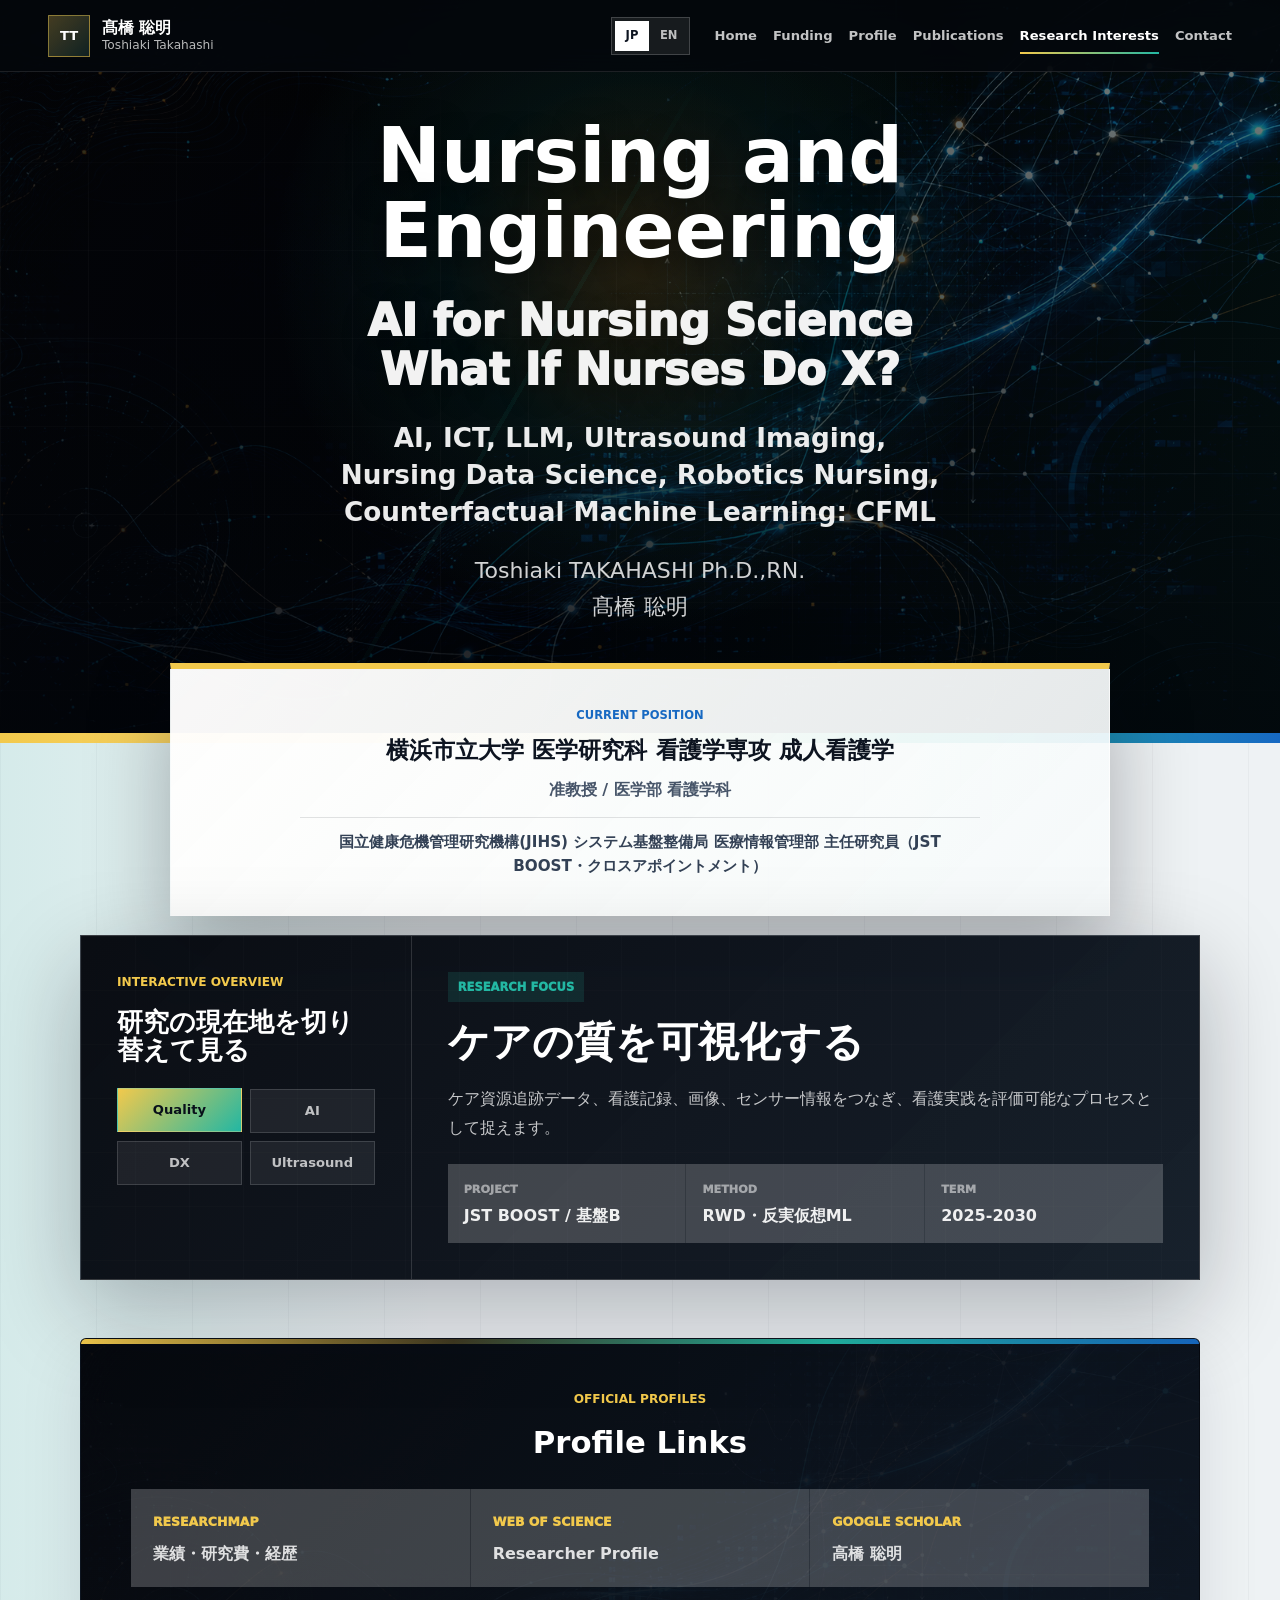
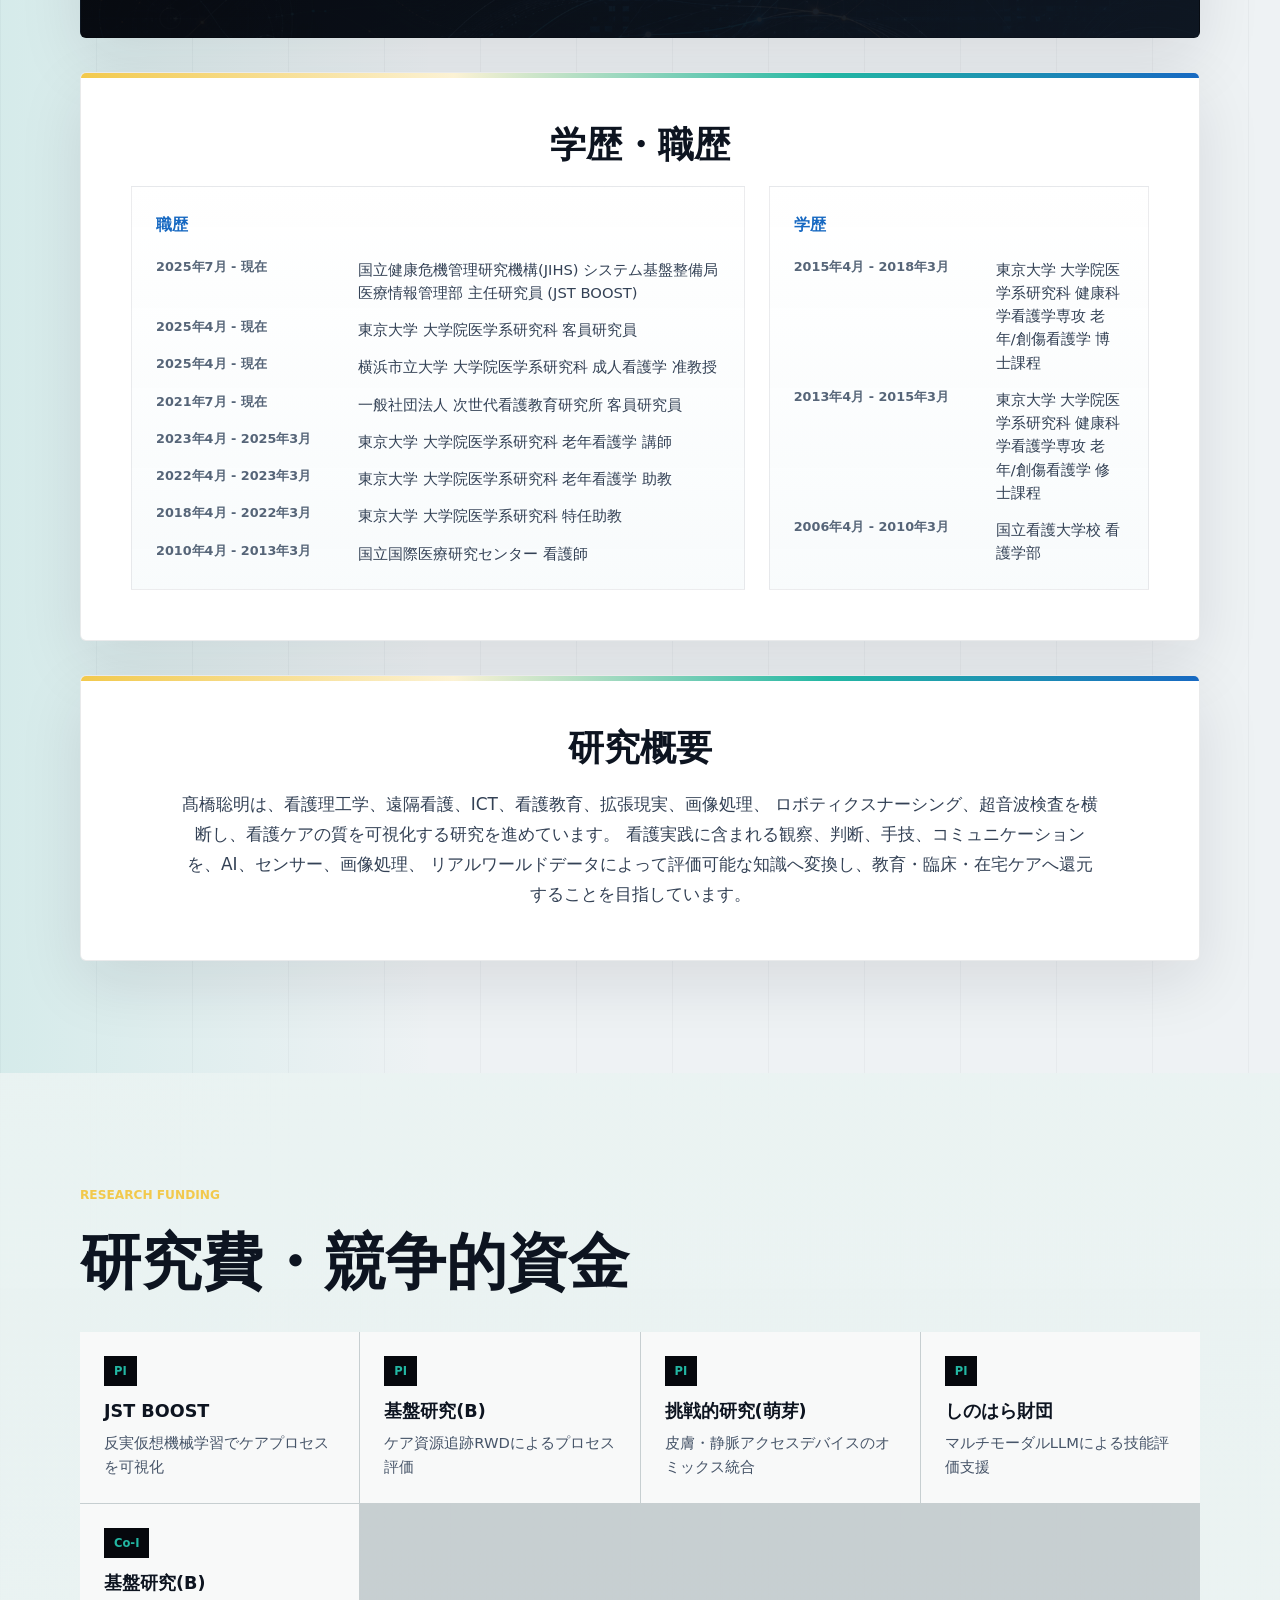
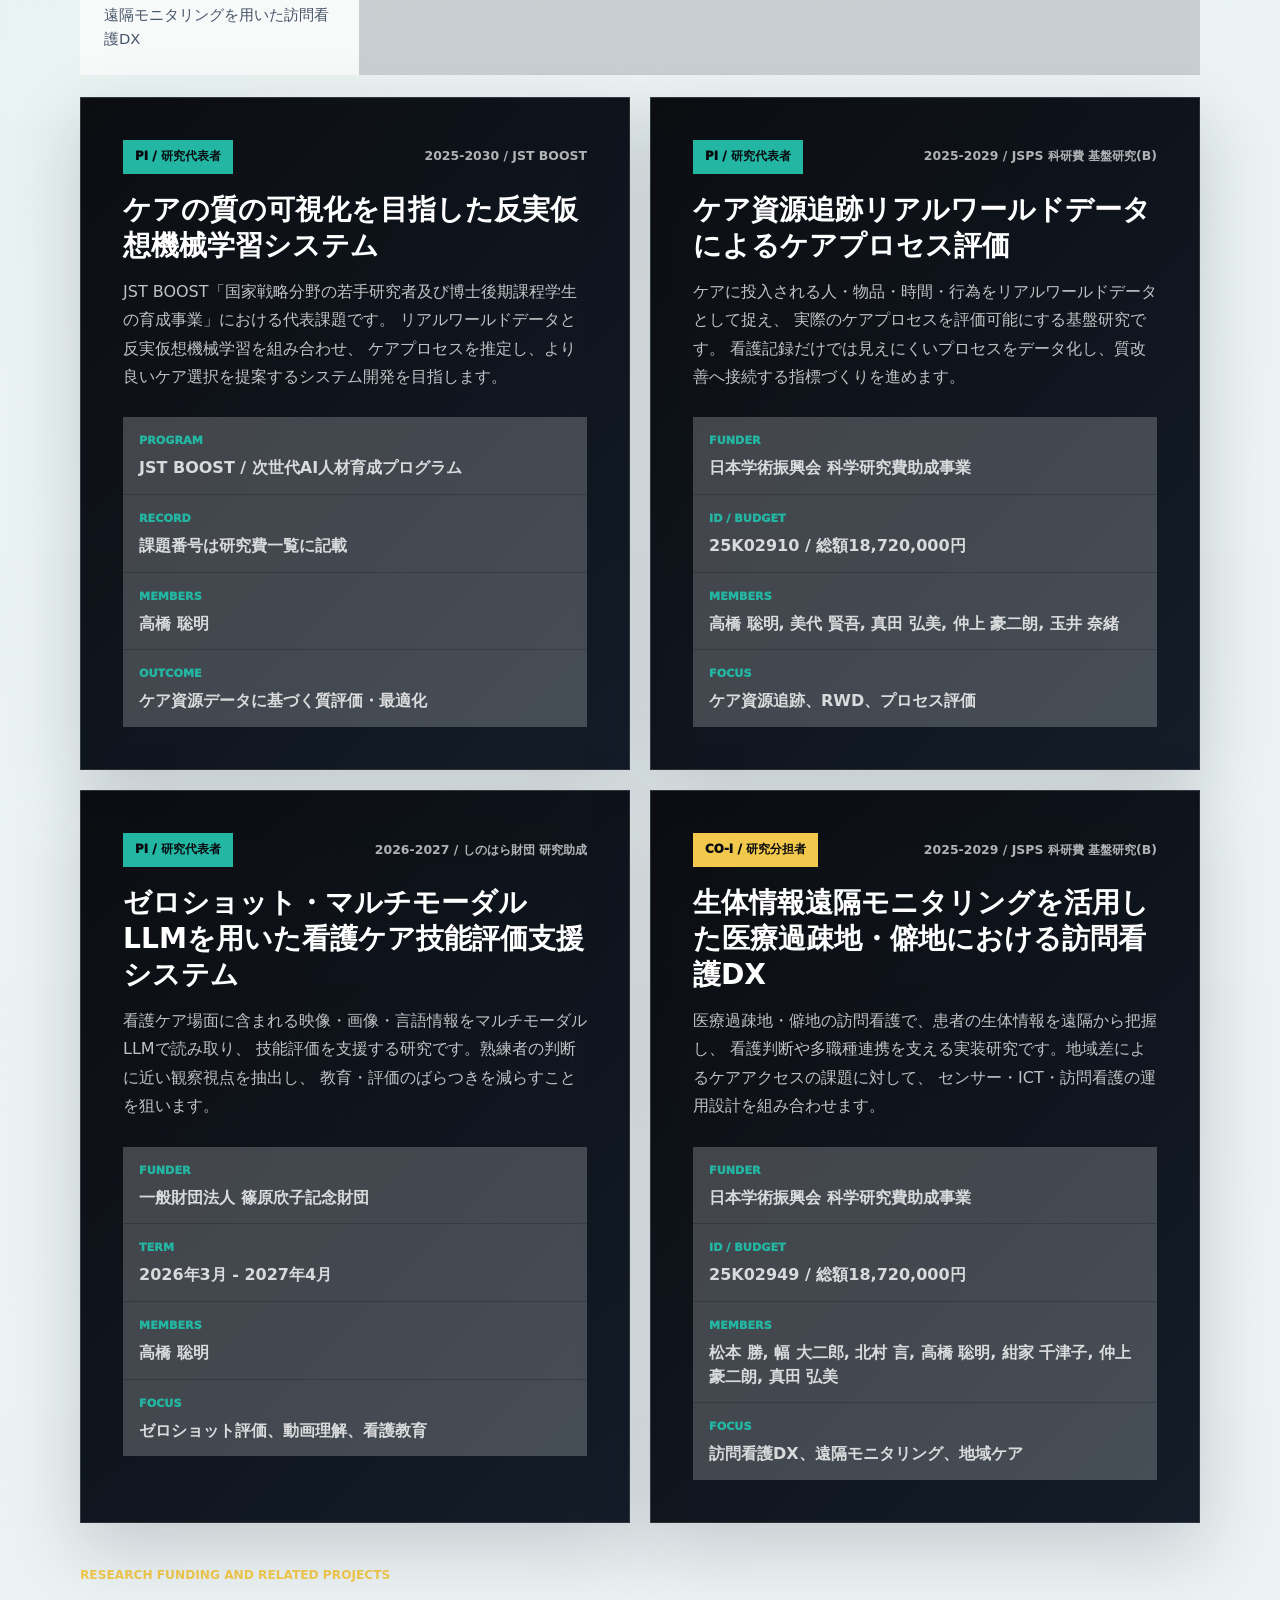
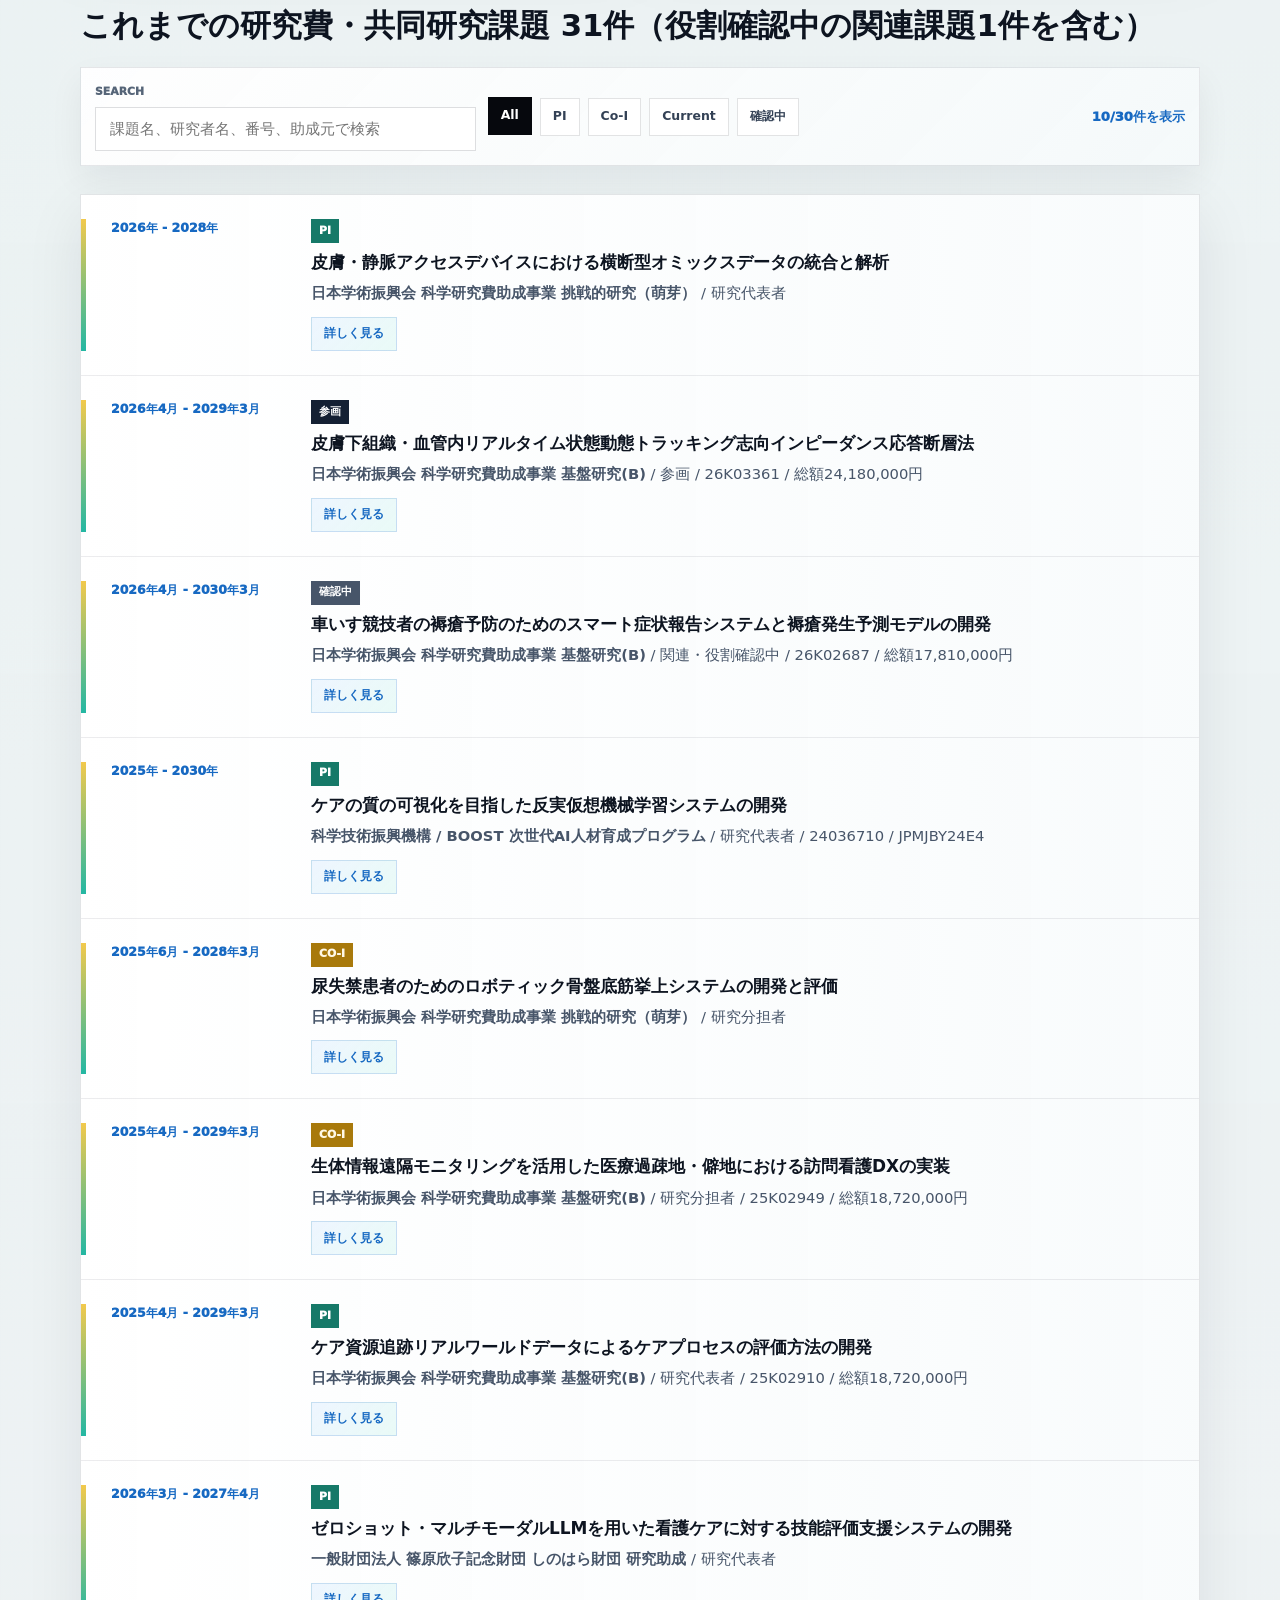
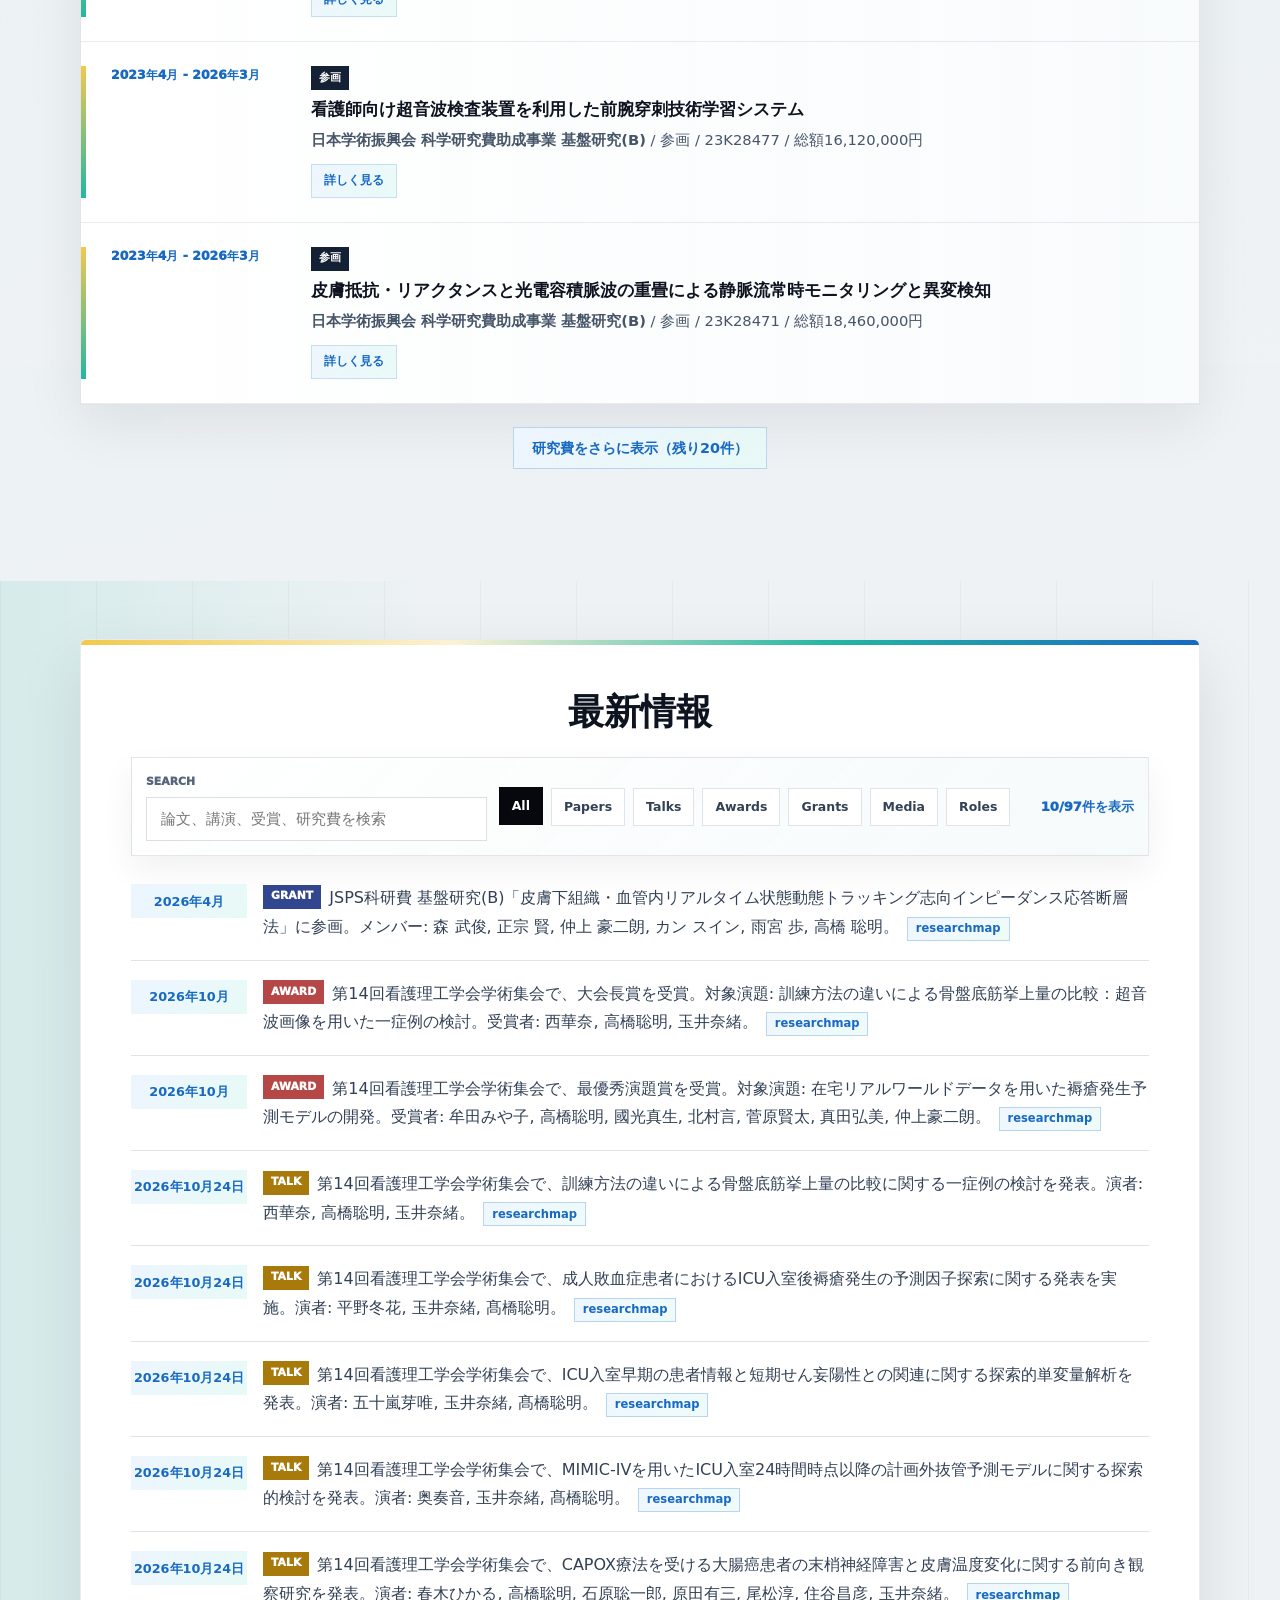
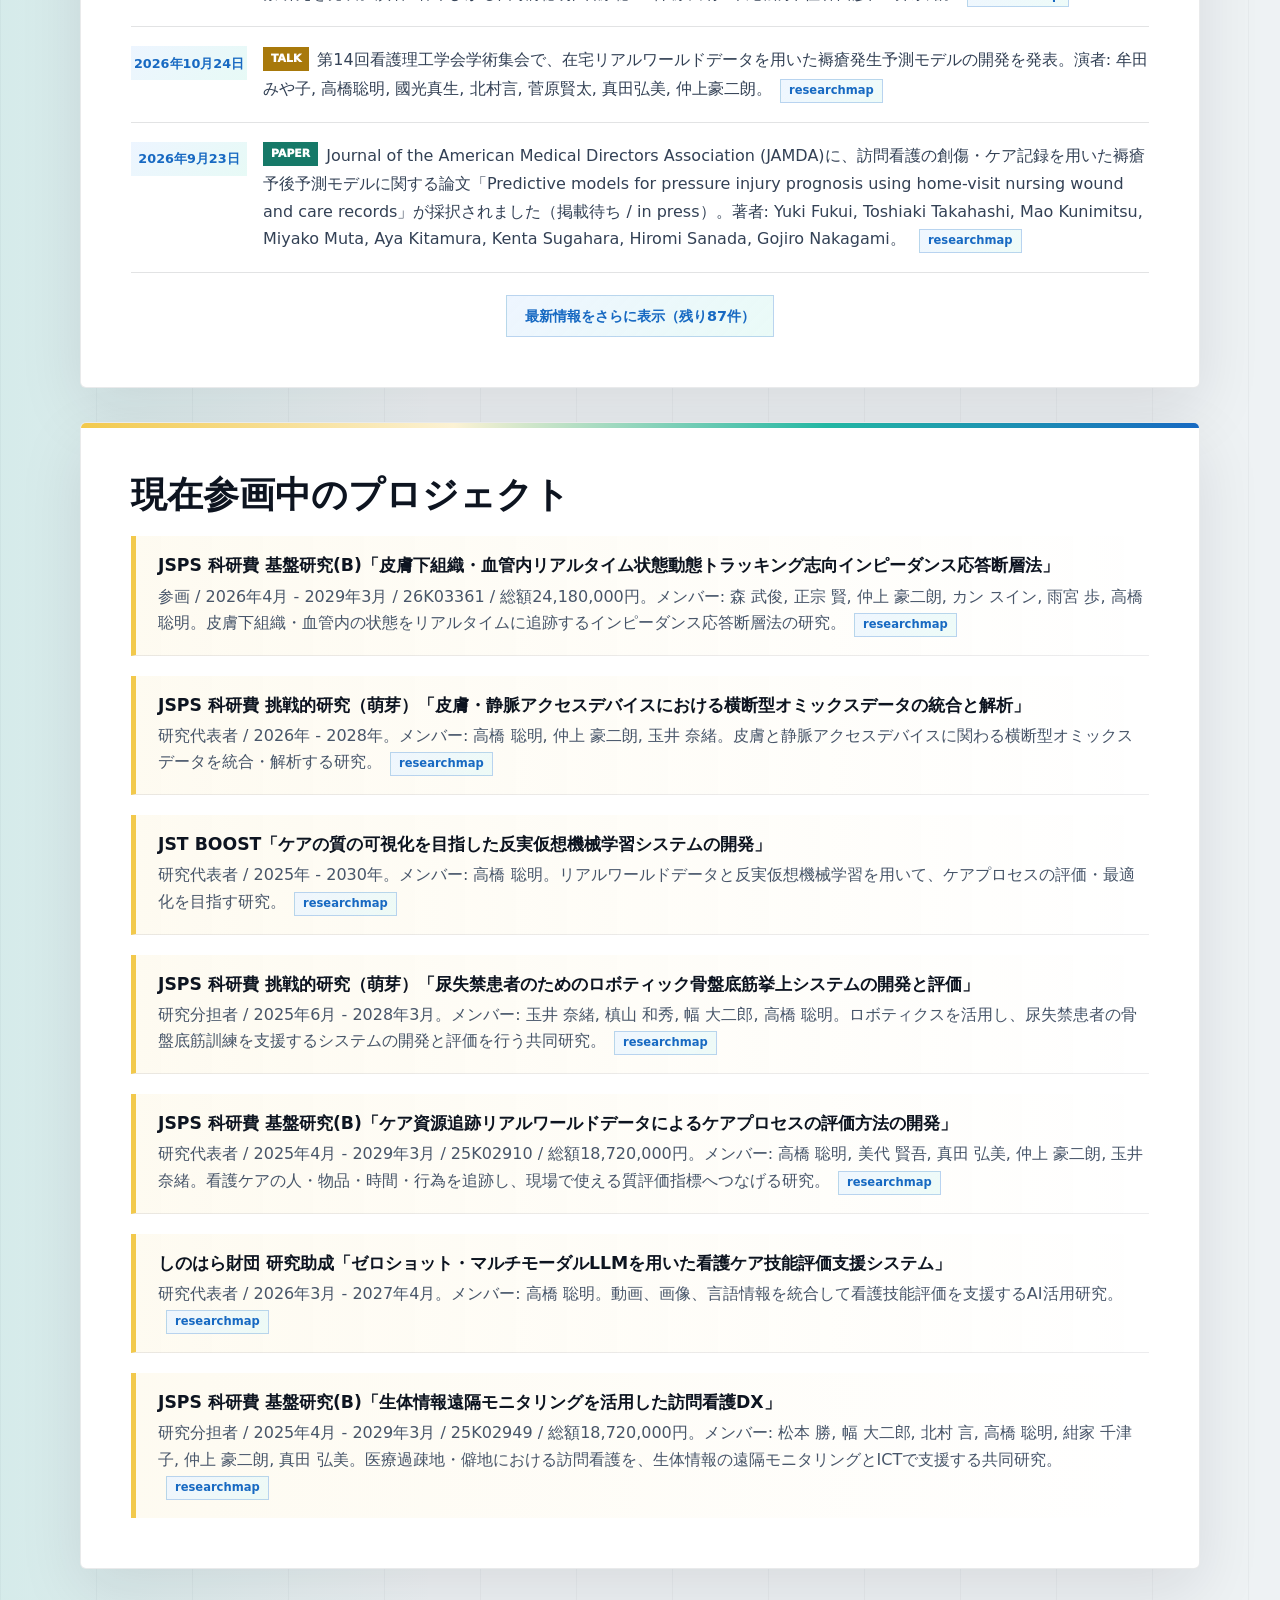
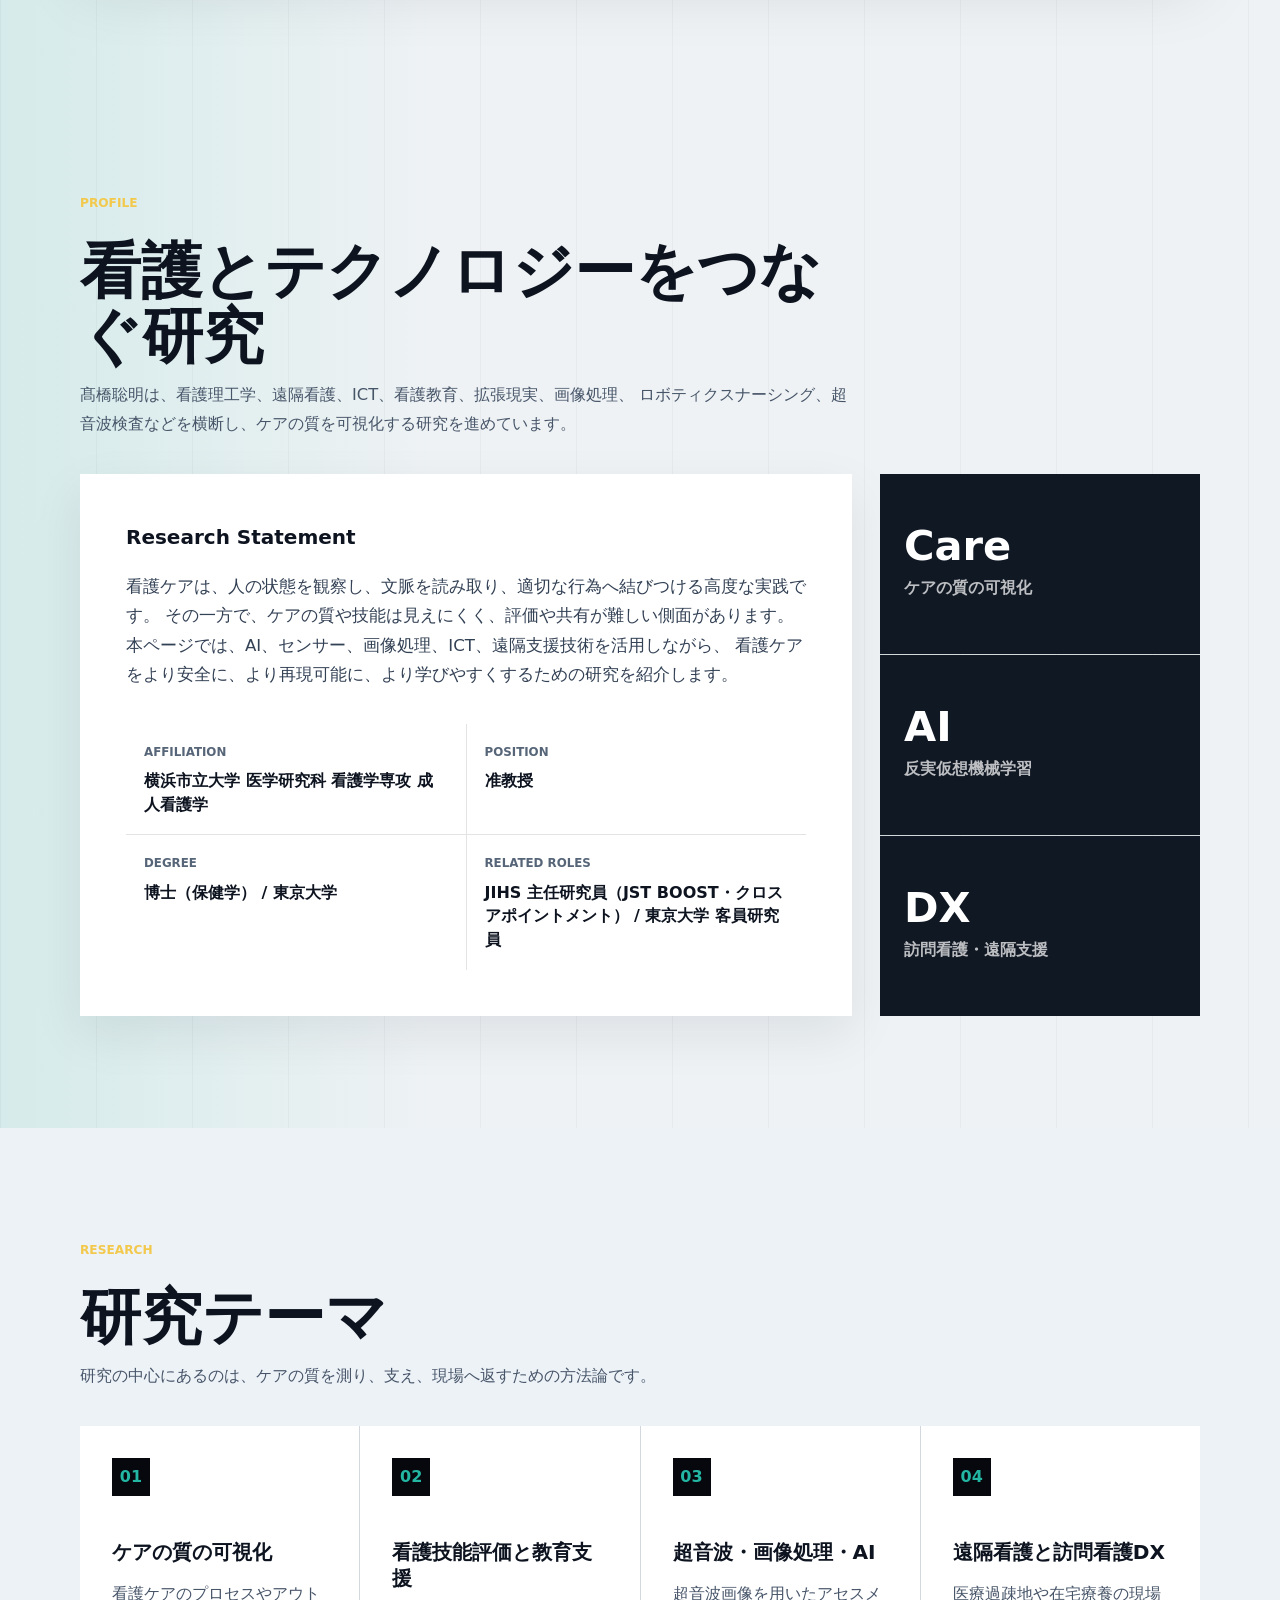
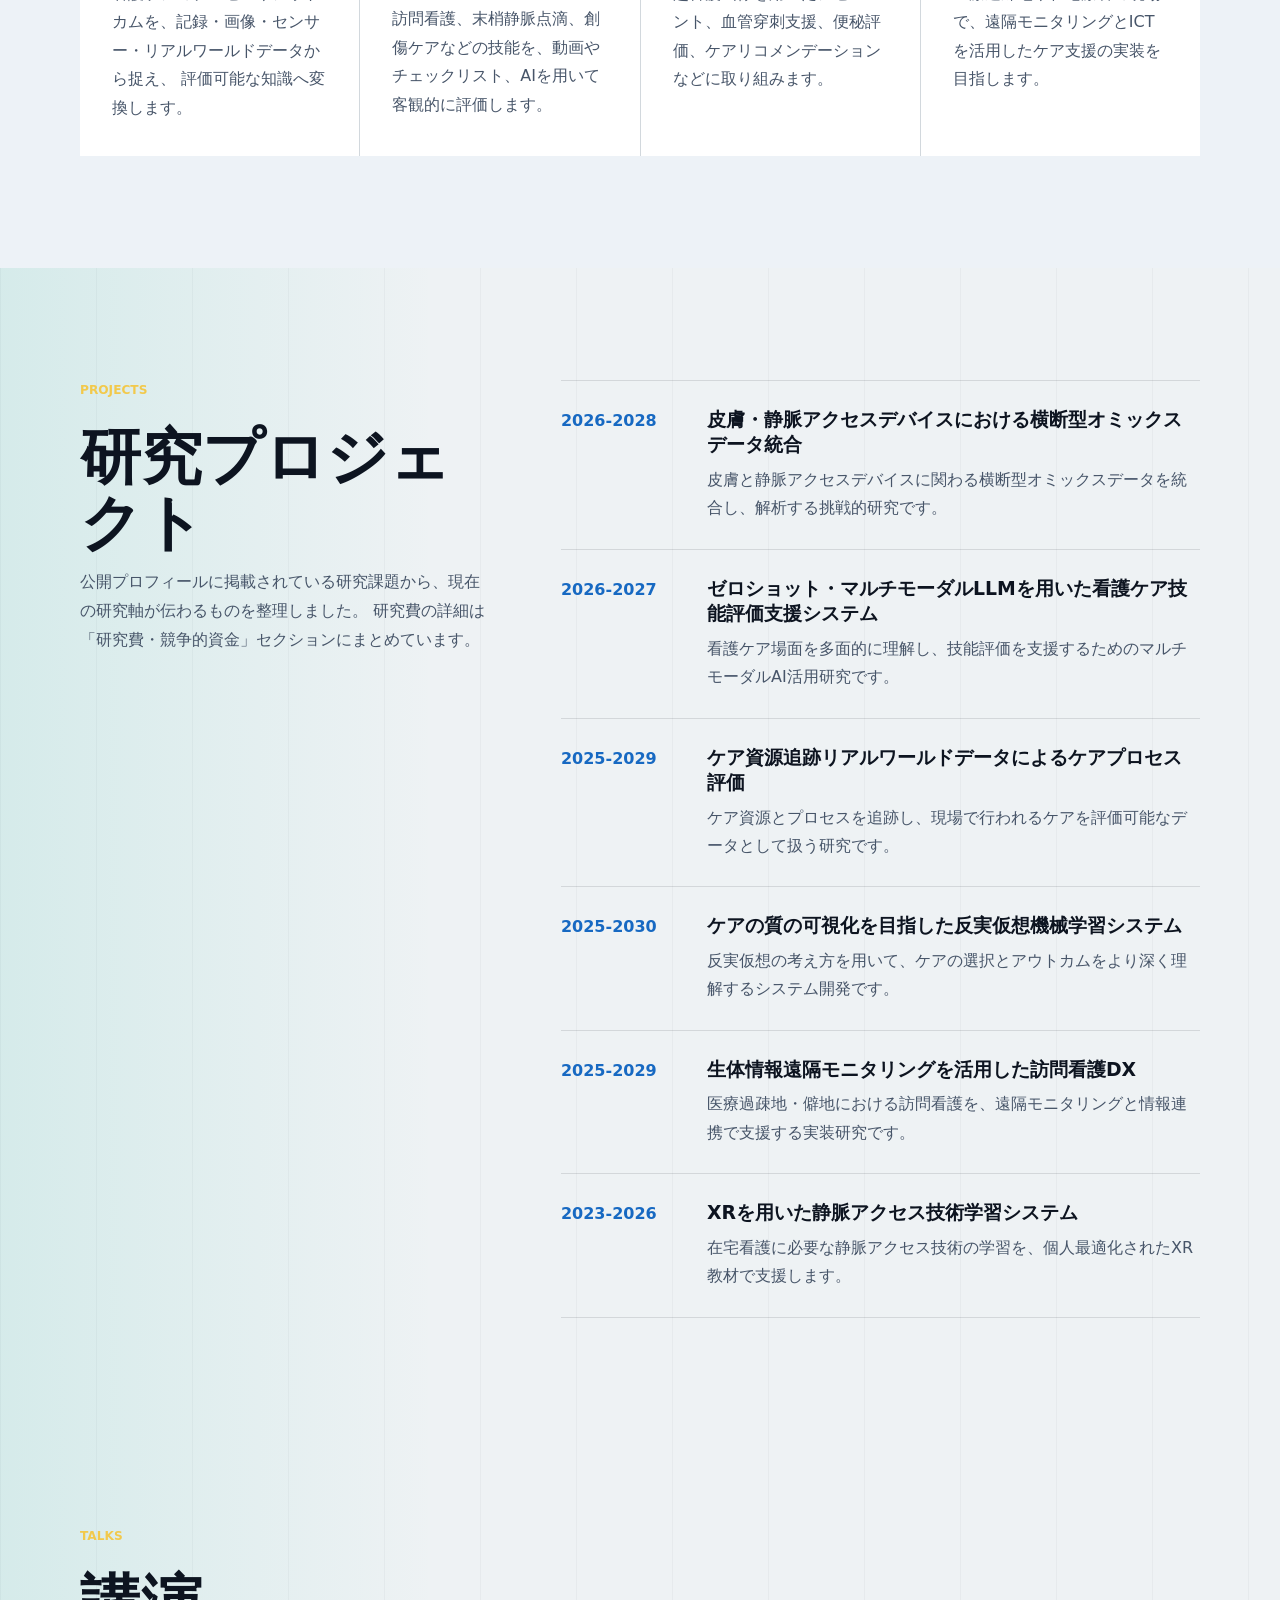
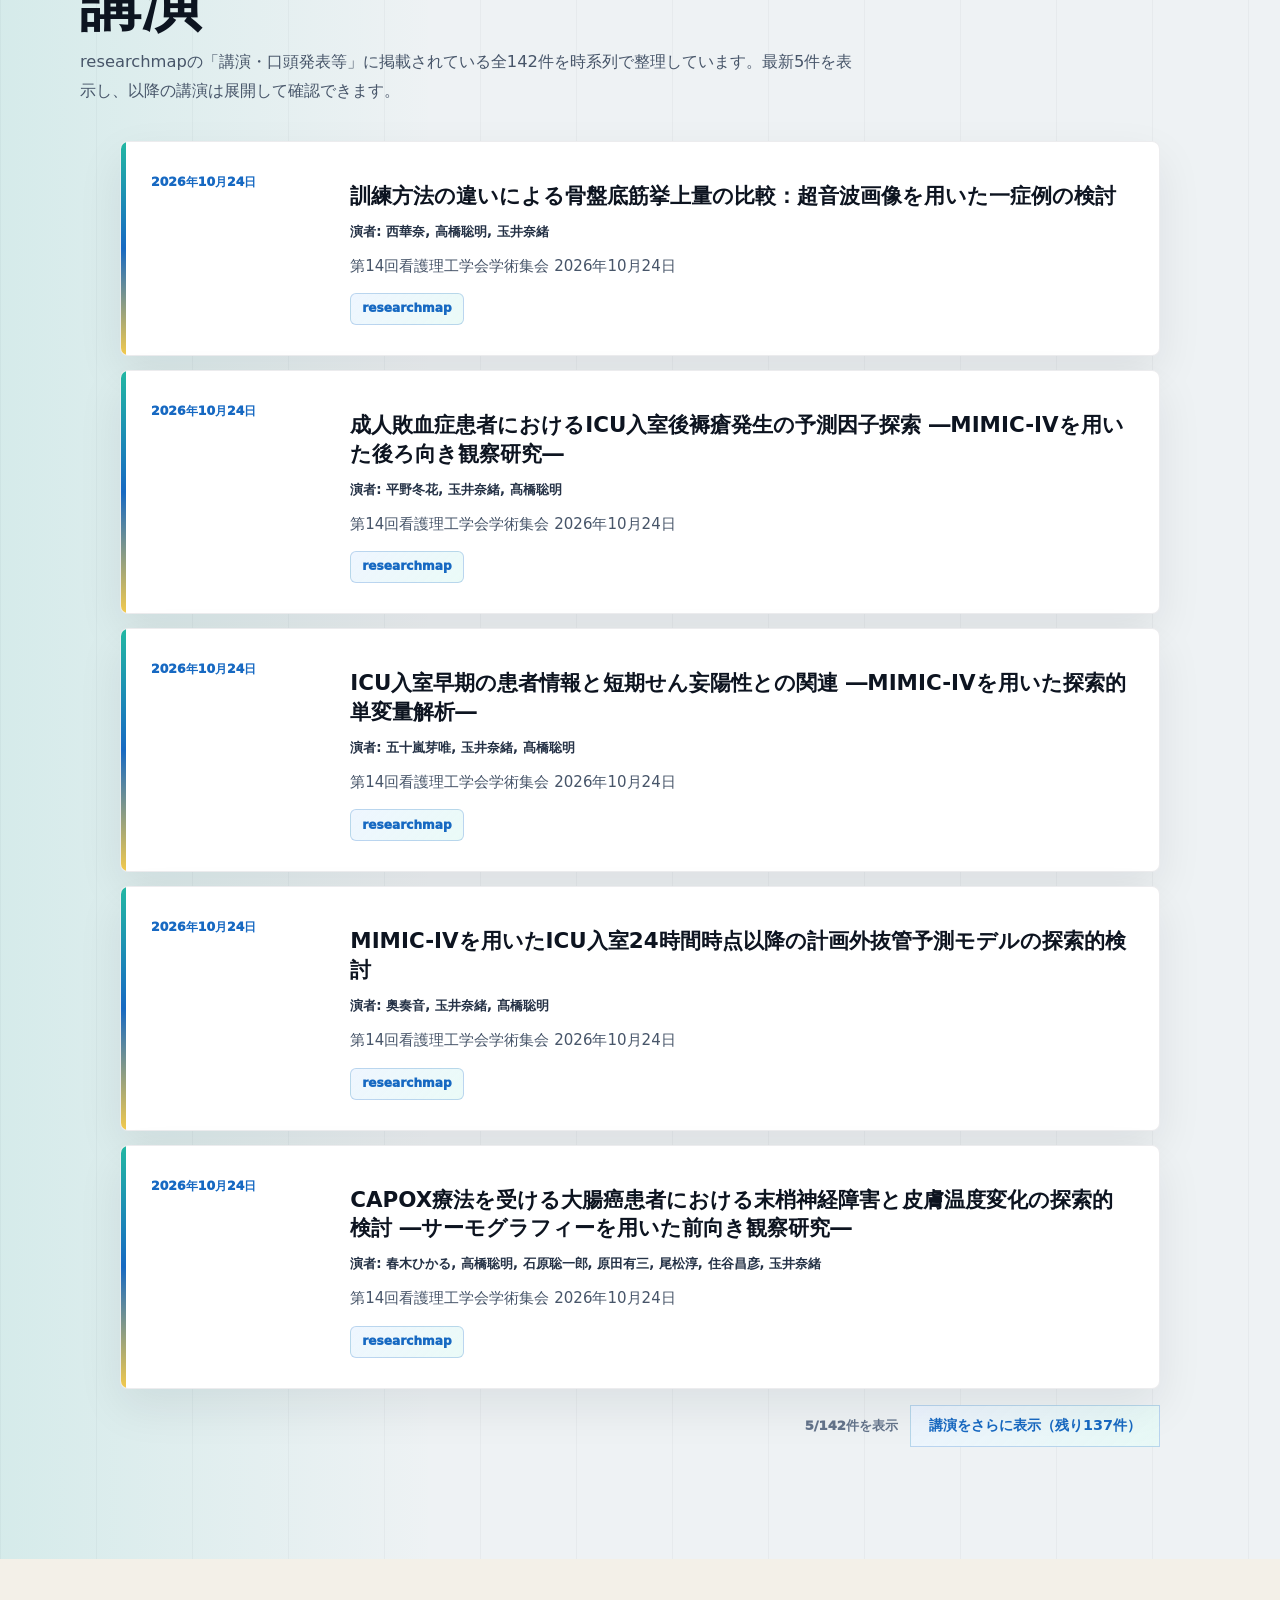
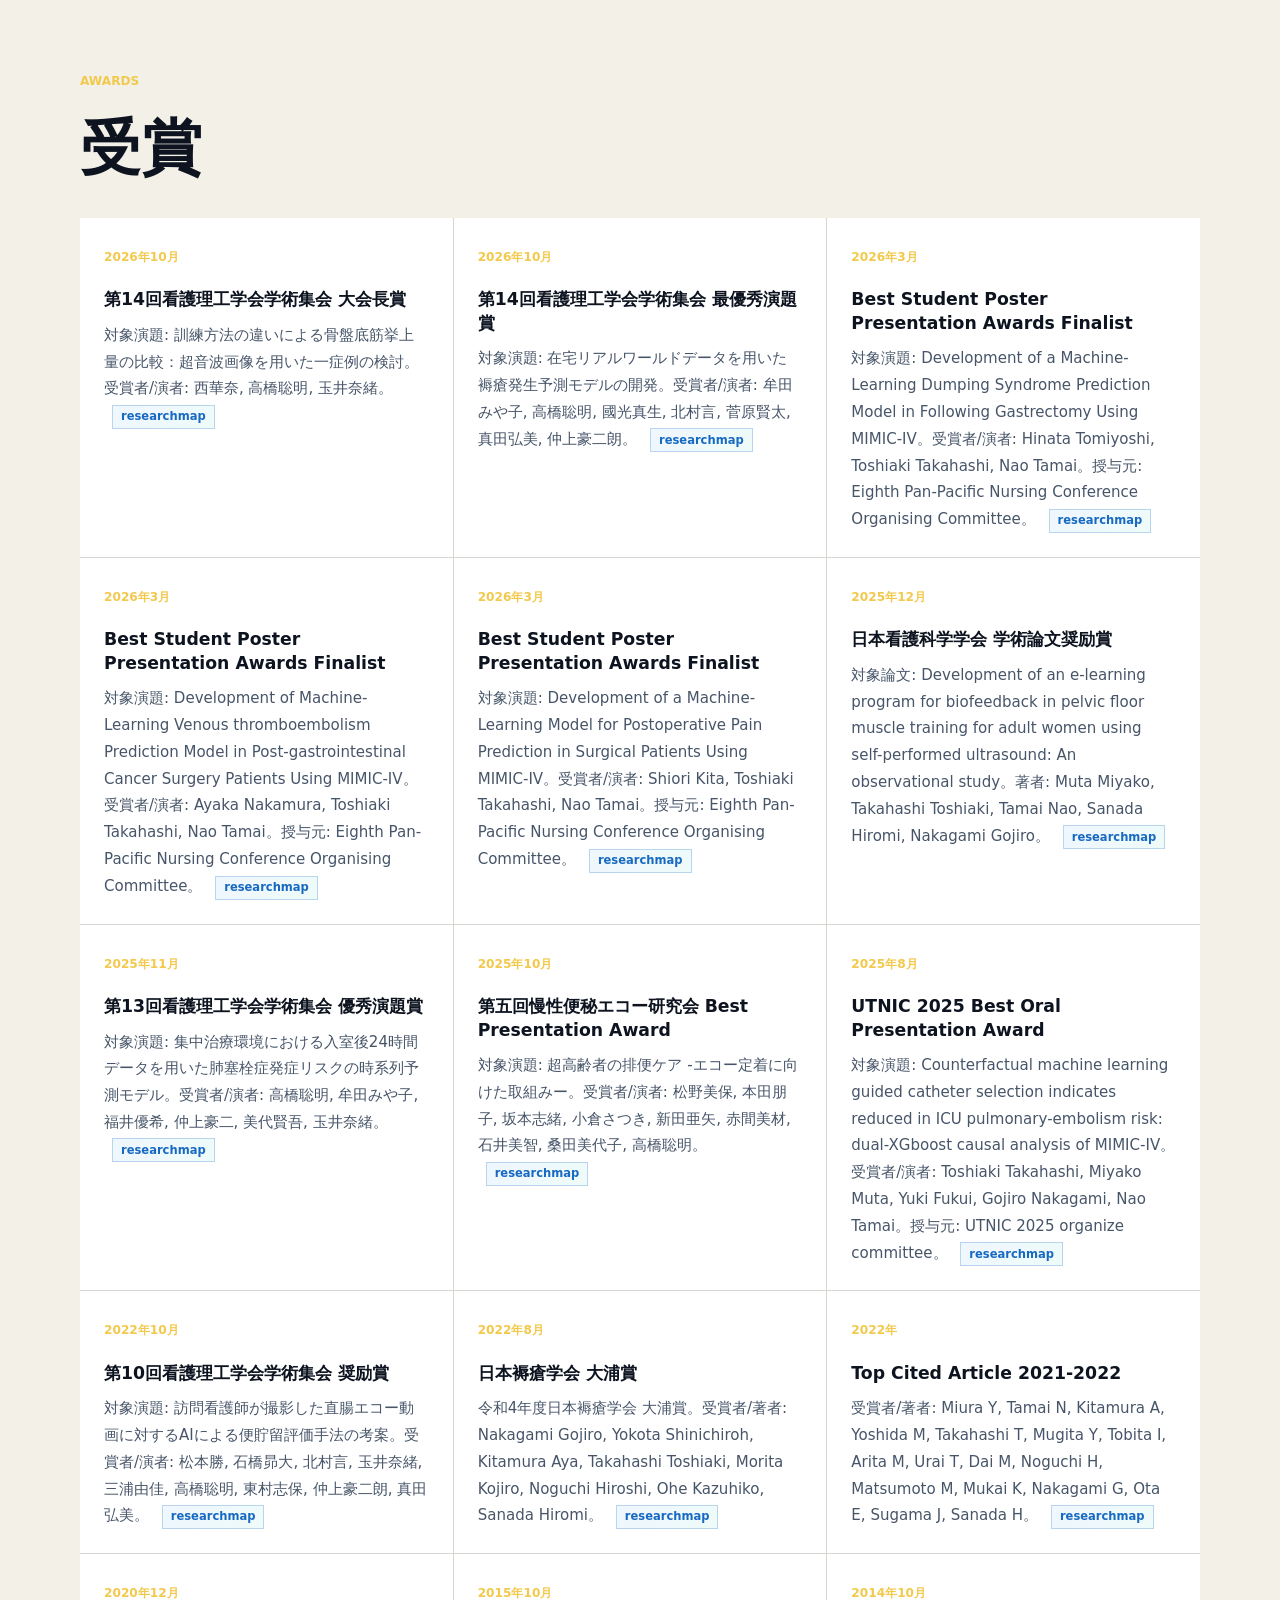
==== commit 1ad3fb73: "Update researchmap project listing" ====
--- a/index.html
+++ b/index.html
@@ -336,7 +336,7 @@
 
         <div class="funding-subhead">
           <p class="eyebrow">Research Funding and Related Projects</p>
-          <h3>これまでの研究費・共同研究課題 30件（役割確認中の関連課題2件を含む）</h3>
+          <h3>これまでの研究費・共同研究課題 31件（役割確認中の関連課題1件を含む）</h3>
         </div>
 
         <div class="interactive-toolbar funding-toolbar" data-funding-controls>
@@ -351,7 +351,7 @@
             <button type="button" data-funding-filter="current">Current</button>
             <button type="button" data-funding-filter="related">確認中</button>
           </div>
-          <p class="result-count" data-funding-count>30件を表示</p>
+          <p class="result-count" data-funding-count>31件を表示</p>
         </div>
 
         <ol class="funding-ledger" id="funding-ledger" aria-label="Complete research funding list" data-funding-list>
@@ -366,9 +366,9 @@
           <li>
             <time>2026年4月 - 2029年3月</time>
             <div>
-              <h3><a href="https://kaken.nii.ac.jp/ja/grant/KAKENHI-PROJECT-26K03361/" target="_blank" rel="noreferrer">皮膚下組織・血管内リアルタイム状態動態トラッキング志向インピーダンス応答断層法</a></h3>
-              <p><strong>日本学術振興会 科学研究費助成事業 基盤研究(B)</strong> / 関連・役割確認中 / 26K03361 / 総額24,180,000円</p>
-              <p class="members">KAKEN公開表示: 研究代表者 森 武俊。高橋先生の担当区分はresearchmap反映後に確認予定。</p>
+              <h3><a href="https://researchmap.jp/some0104/research_projects/55470647?lang=ja" target="_blank" rel="noreferrer">皮膚下組織・血管内リアルタイム状態動態トラッキング志向インピーダンス応答断層法</a></h3>
+              <p><strong>日本学術振興会 科学研究費助成事業 基盤研究(B)</strong> / 参画 / 26K03361 / 総額24,180,000円</p>
+              <p class="members">メンバー: 森 武俊, 正宗 賢, 仲上 豪二朗, カン スイン, 雨宮 歩, 高橋 聡明</p>
             </div>
           </li>
           <li>
@@ -628,9 +628,10 @@
               <button type="button" data-news-filter="media">Media</button>
               <button type="button" data-news-filter="role">Roles</button>
             </div>
-            <p class="result-count" data-news-count>96件を表示</p>
+            <p class="result-count" data-news-count>97件を表示</p>
           </div>
           <ul class="news-list home-news-list" id="latest-news-list" data-news-list>
+            <li><time>2026年4月</time><span>JSPS科研費 基盤研究(B)「皮膚下組織・血管内リアルタイム状態動態トラッキング志向インピーダンス応答断層法」に参画。メンバー: 森 武俊, 正宗 賢, 仲上 豪二朗, カン スイン, 雨宮 歩, 高橋 聡明。<a class="source-link" href="https://researchmap.jp/some0104/research_projects/55470647?lang=ja" target="_blank" rel="noreferrer">researchmap</a></span></li>
             <li><time>2026年10月</time><span>第14回看護理工学会学術集会で、大会長賞を受賞。対象演題: 訓練方法の違いによる骨盤底筋挙上量の比較：超音波画像を用いた一症例の検討。受賞者: 西華奈, 高橋聡明, 玉井奈緒。<a class="source-link" href="https://researchmap.jp/some0104/awards/55336674?lang=ja" target="_blank" rel="noreferrer">researchmap</a></span></li>
             <li><time>2026年10月</time><span>第14回看護理工学会学術集会で、最優秀演題賞を受賞。対象演題: 在宅リアルワールドデータを用いた褥瘡発生予測モデルの開発。受賞者: 牟田みや子, 高橋聡明, 國光真生, 北村言, 菅原賢太, 真田弘美, 仲上豪二朗。<a class="source-link" href="https://researchmap.jp/some0104/awards/55336676?lang=ja" target="_blank" rel="noreferrer">researchmap</a></span></li>
             <li><time>2026年10月24日</time><span>第14回看護理工学会学術集会で、訓練方法の違いによる骨盤底筋挙上量の比較に関する一症例の検討を発表。演者: 西華奈, 高橋聡明, 玉井奈緒。<a class="source-link" href="https://researchmap.jp/some0104/presentations/55336393?lang=ja" target="_blank" rel="noreferrer">researchmap</a></span></li>
@@ -747,6 +748,10 @@
           <h2>現在参画中のプロジェクト</h2>
           <ul class="project-list project-list-detailed">
             <li>
+              <strong>JSPS 科研費 基盤研究(B)「皮膚下組織・血管内リアルタイム状態動態トラッキング志向インピーダンス応答断層法」</strong>
+              <span>参画 / 2026年4月 - 2029年3月 / 26K03361 / 総額24,180,000円。メンバー: 森 武俊, 正宗 賢, 仲上 豪二朗, カン スイン, 雨宮 歩, 高橋 聡明。皮膚下組織・血管内の状態をリアルタイムに追跡するインピーダンス応答断層法の研究。<a class="source-link" href="https://researchmap.jp/some0104/research_projects/55470647?lang=ja" target="_blank" rel="noreferrer">researchmap</a></span>
+            </li>
+            <li>
               <strong>JSPS 科研費 挑戦的研究（萌芽）「皮膚・静脈アクセスデバイスにおける横断型オミックスデータの統合と解析」</strong>
               <span>研究代表者 / 2026年 - 2028年。メンバー: 高橋 聡明, 仲上 豪二朗, 玉井 奈緒。皮膚と静脈アクセスデバイスに関わる横断型オミックスデータを統合・解析する研究。<a class="source-link" href="https://researchmap.jp/some0104/research_projects/54341096?lang=ja" target="_blank" rel="noreferrer">researchmap</a></span>
             </li>
